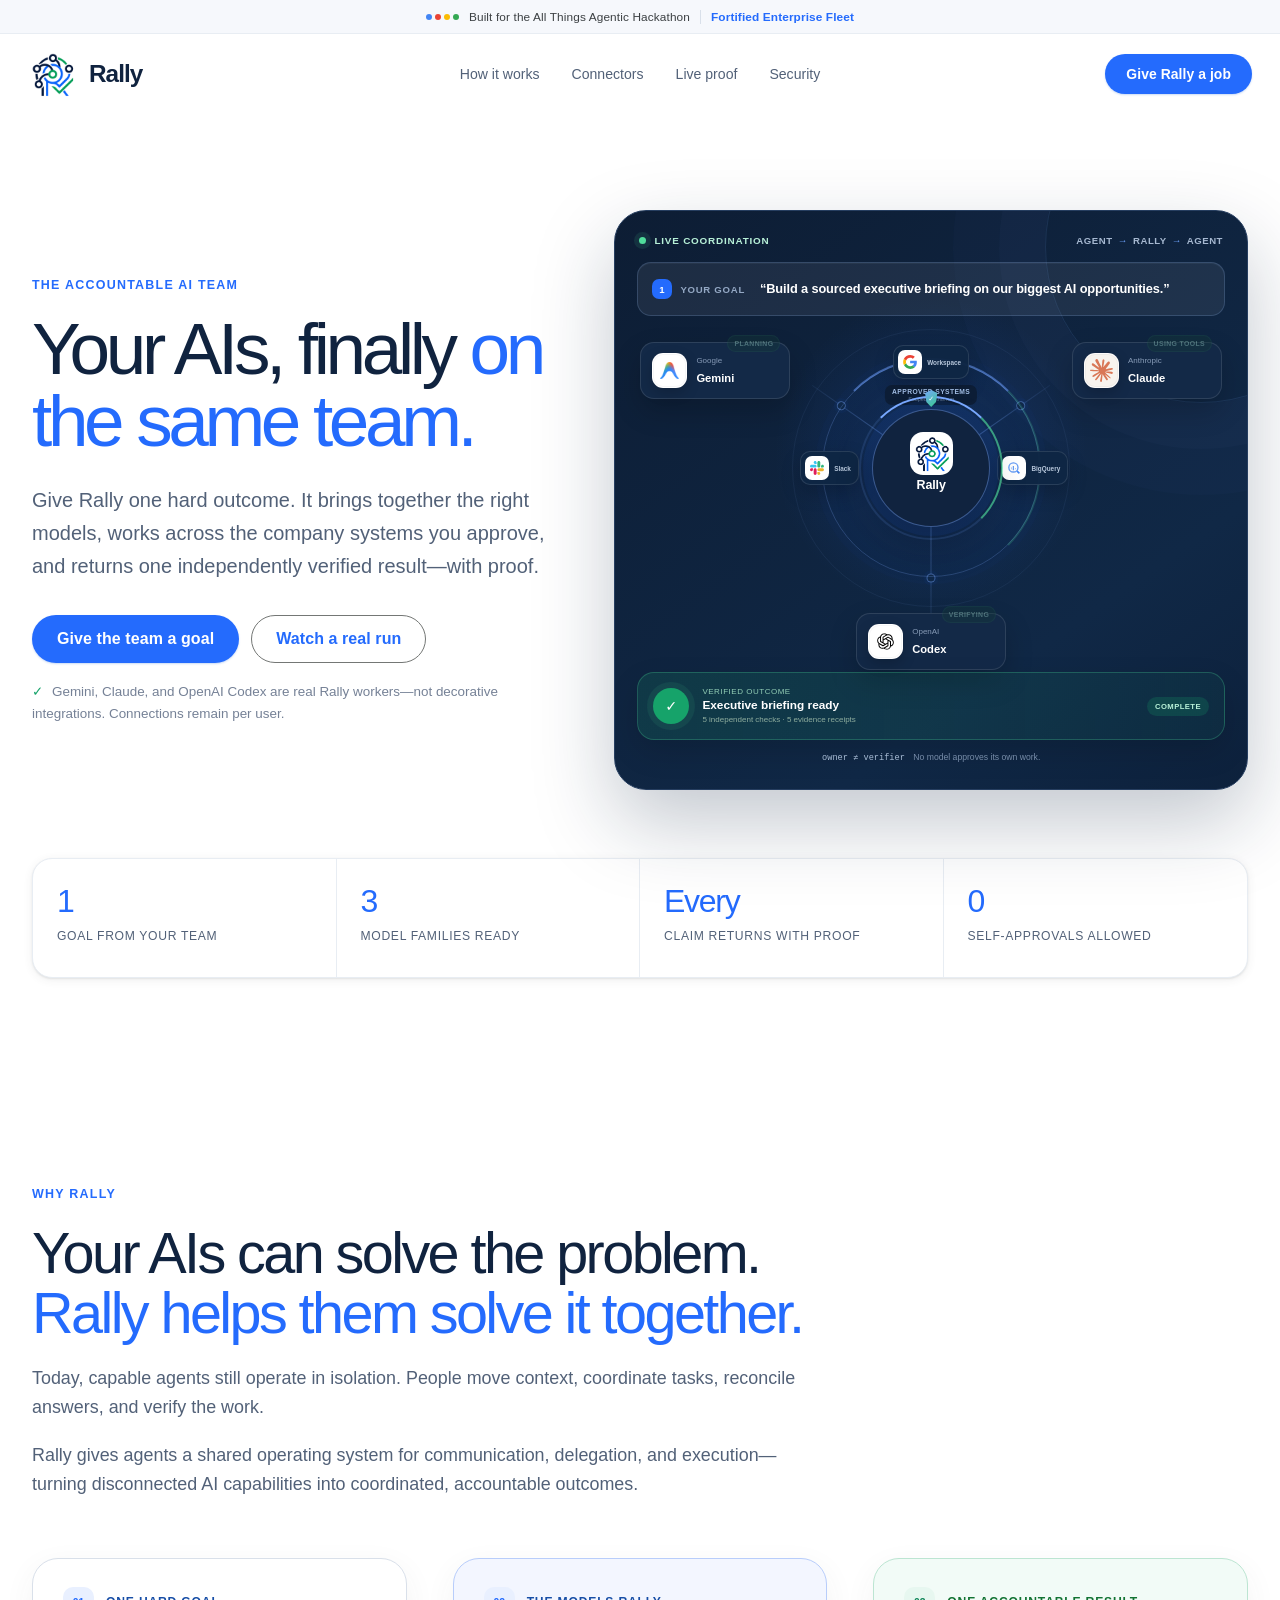
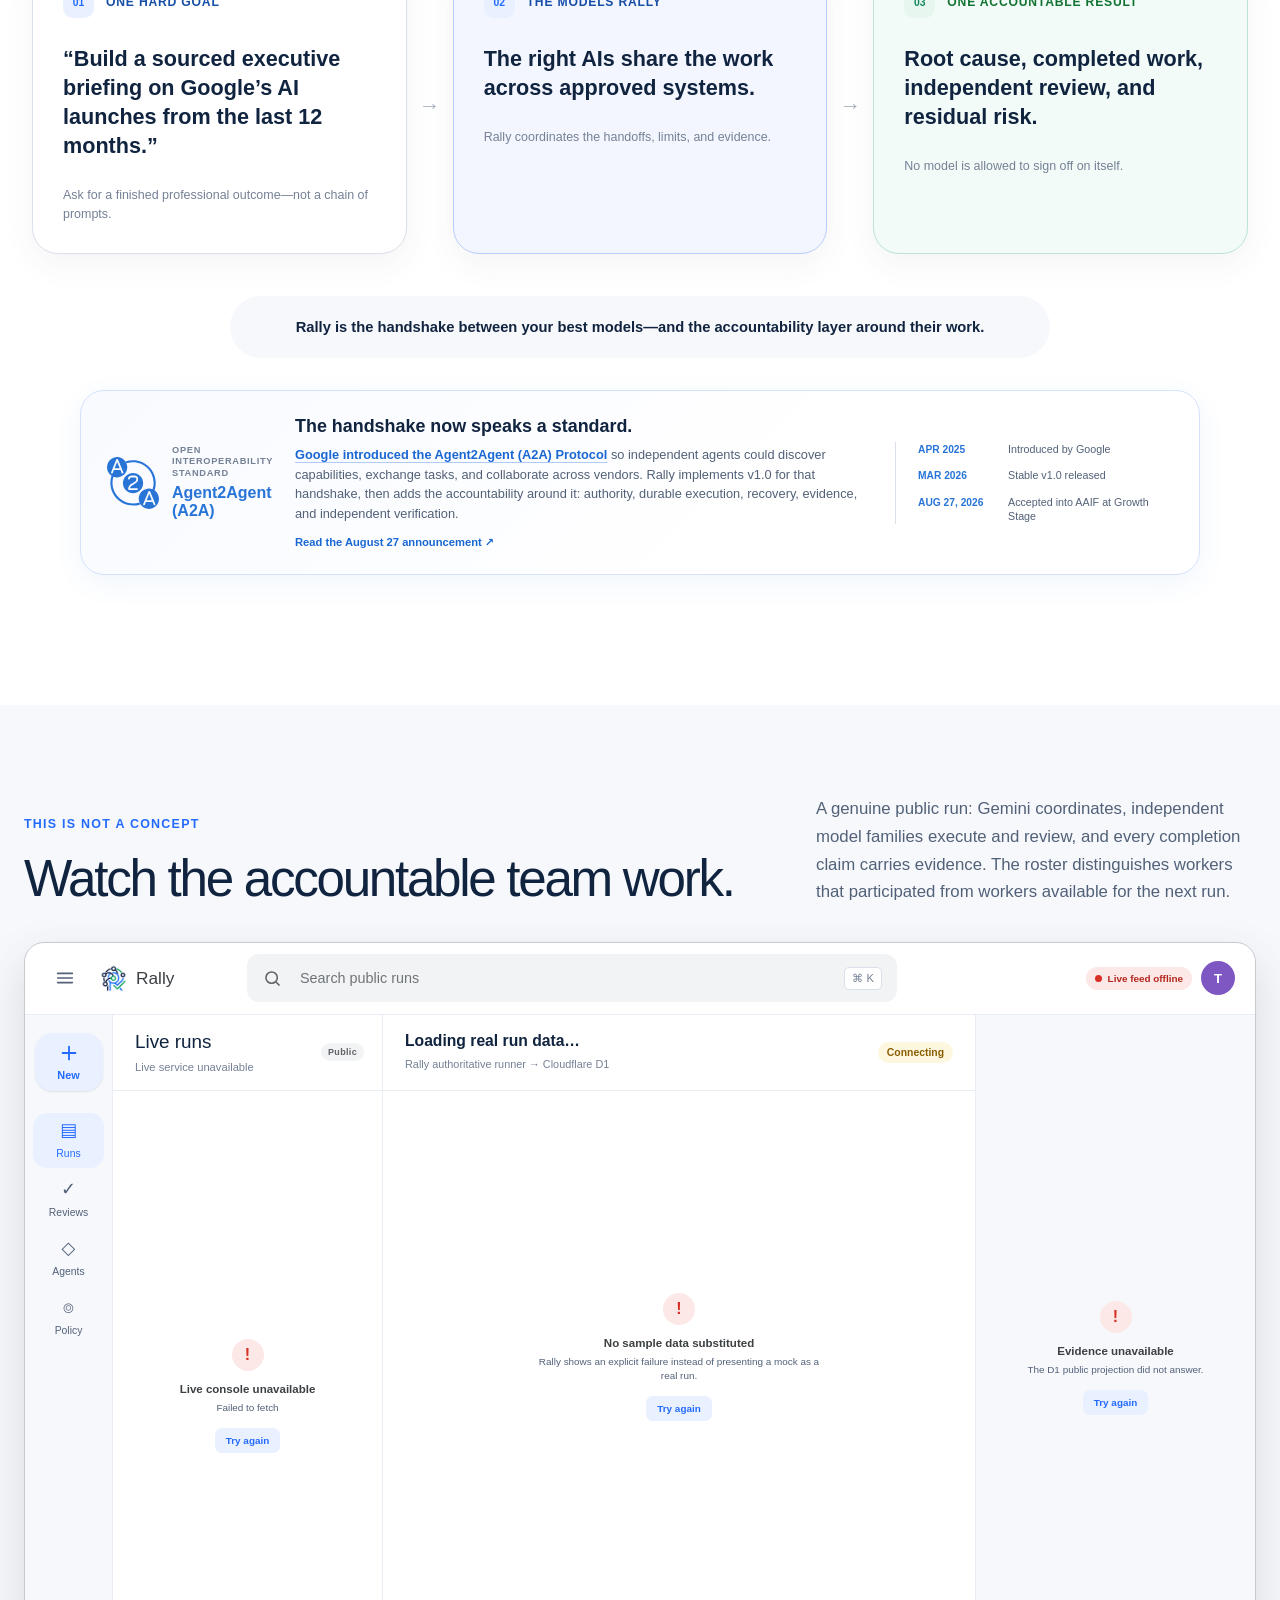
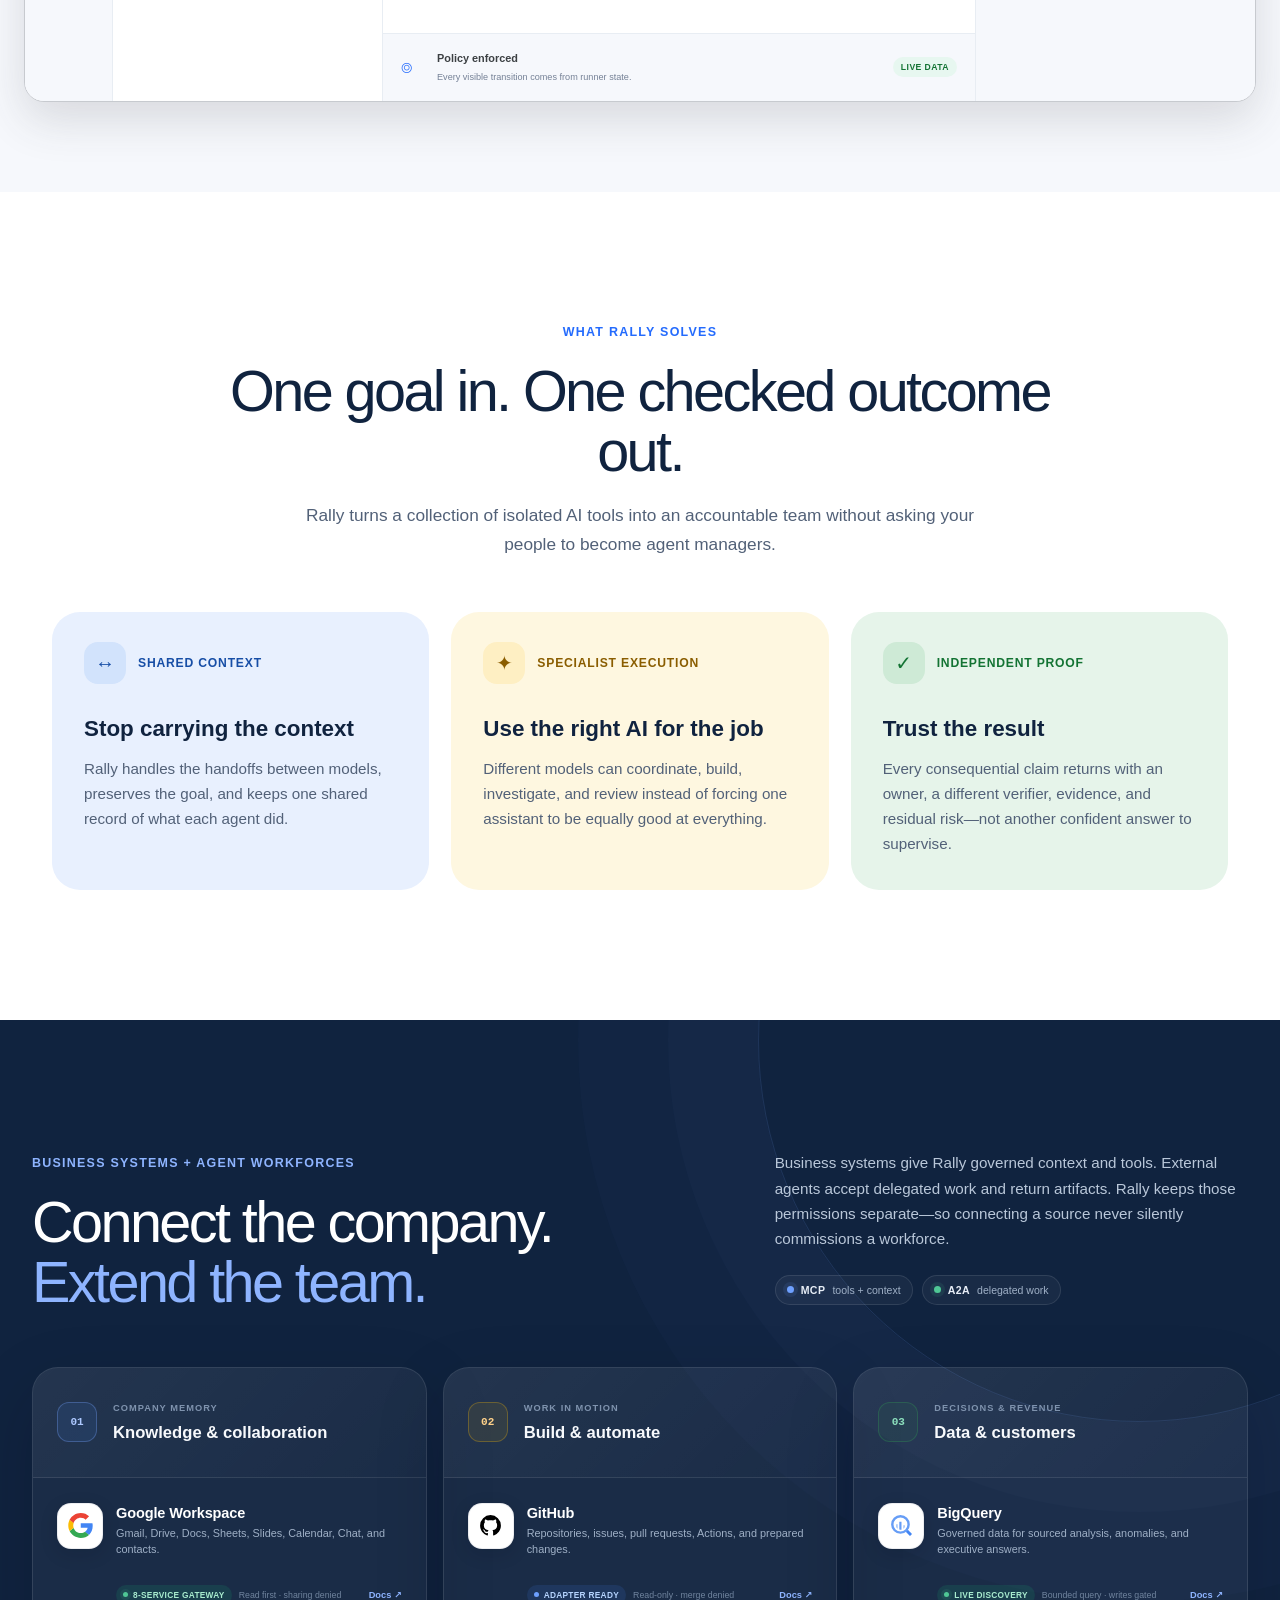
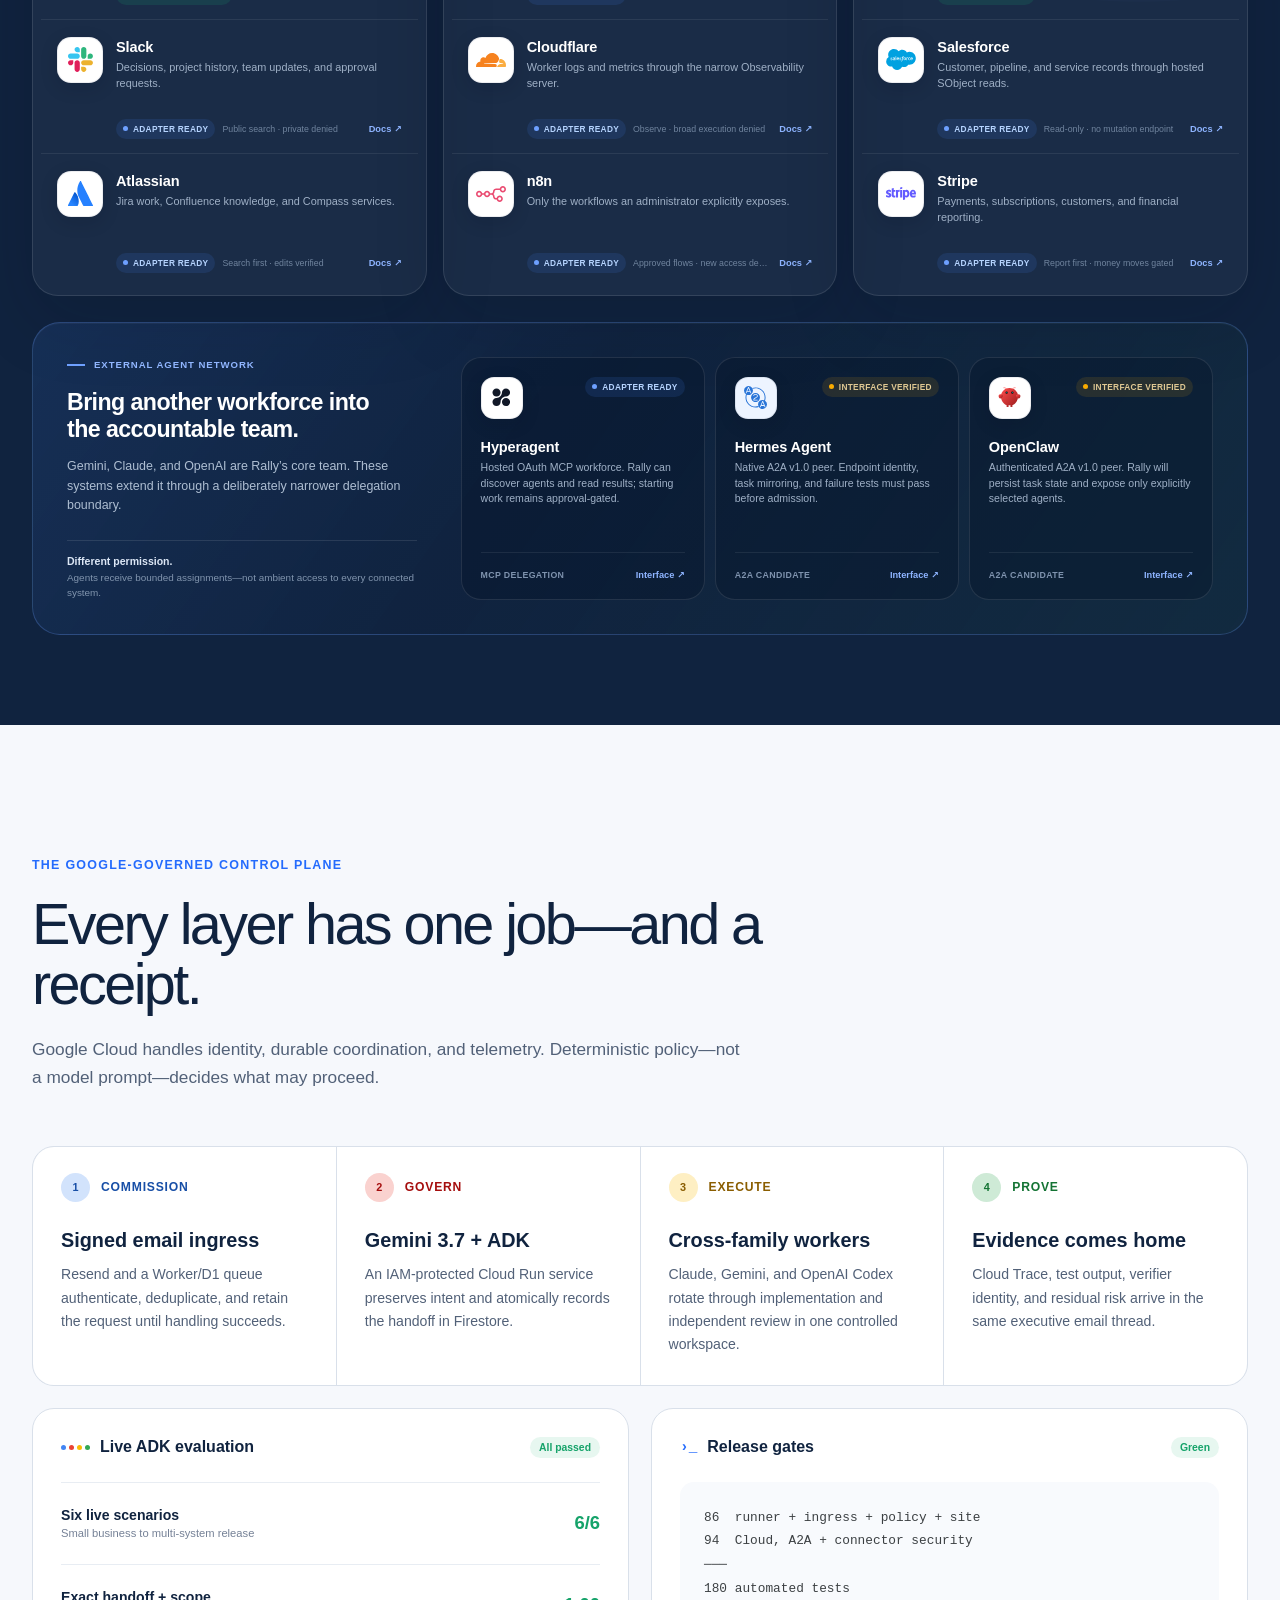
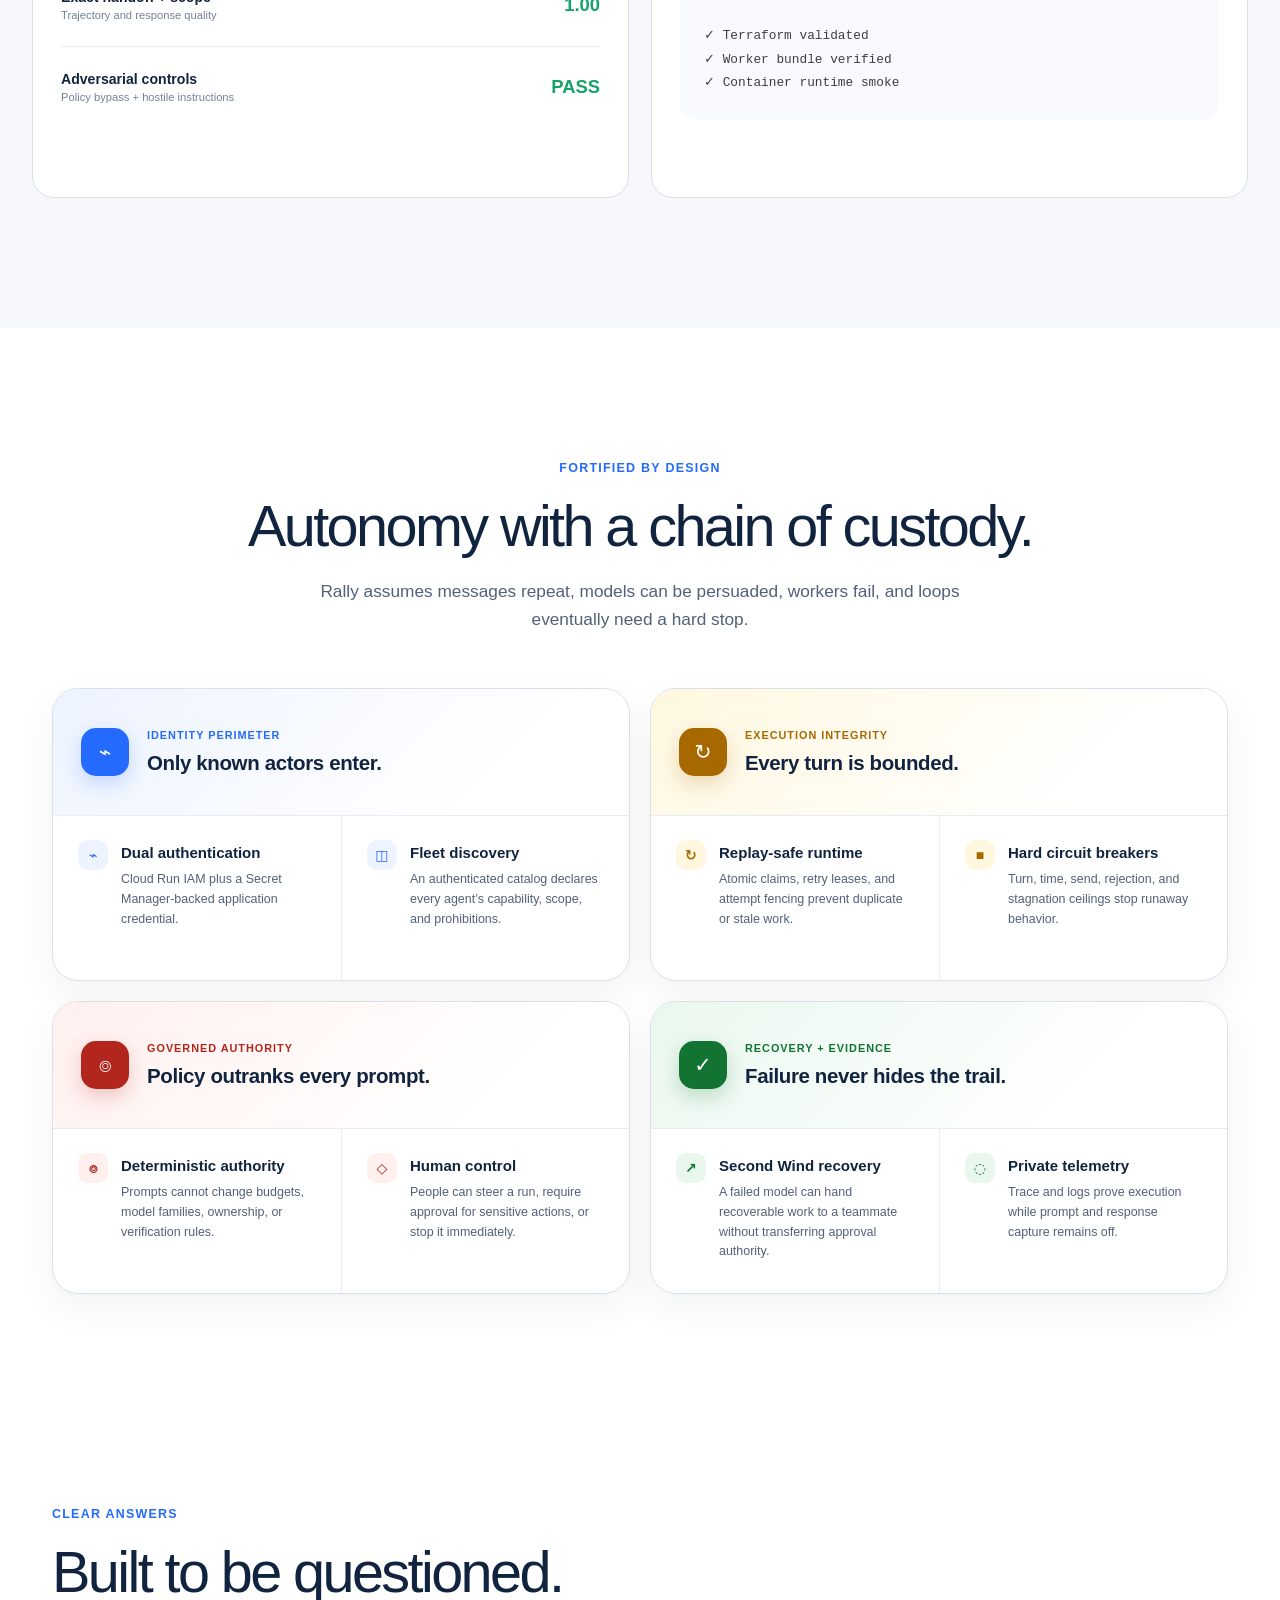
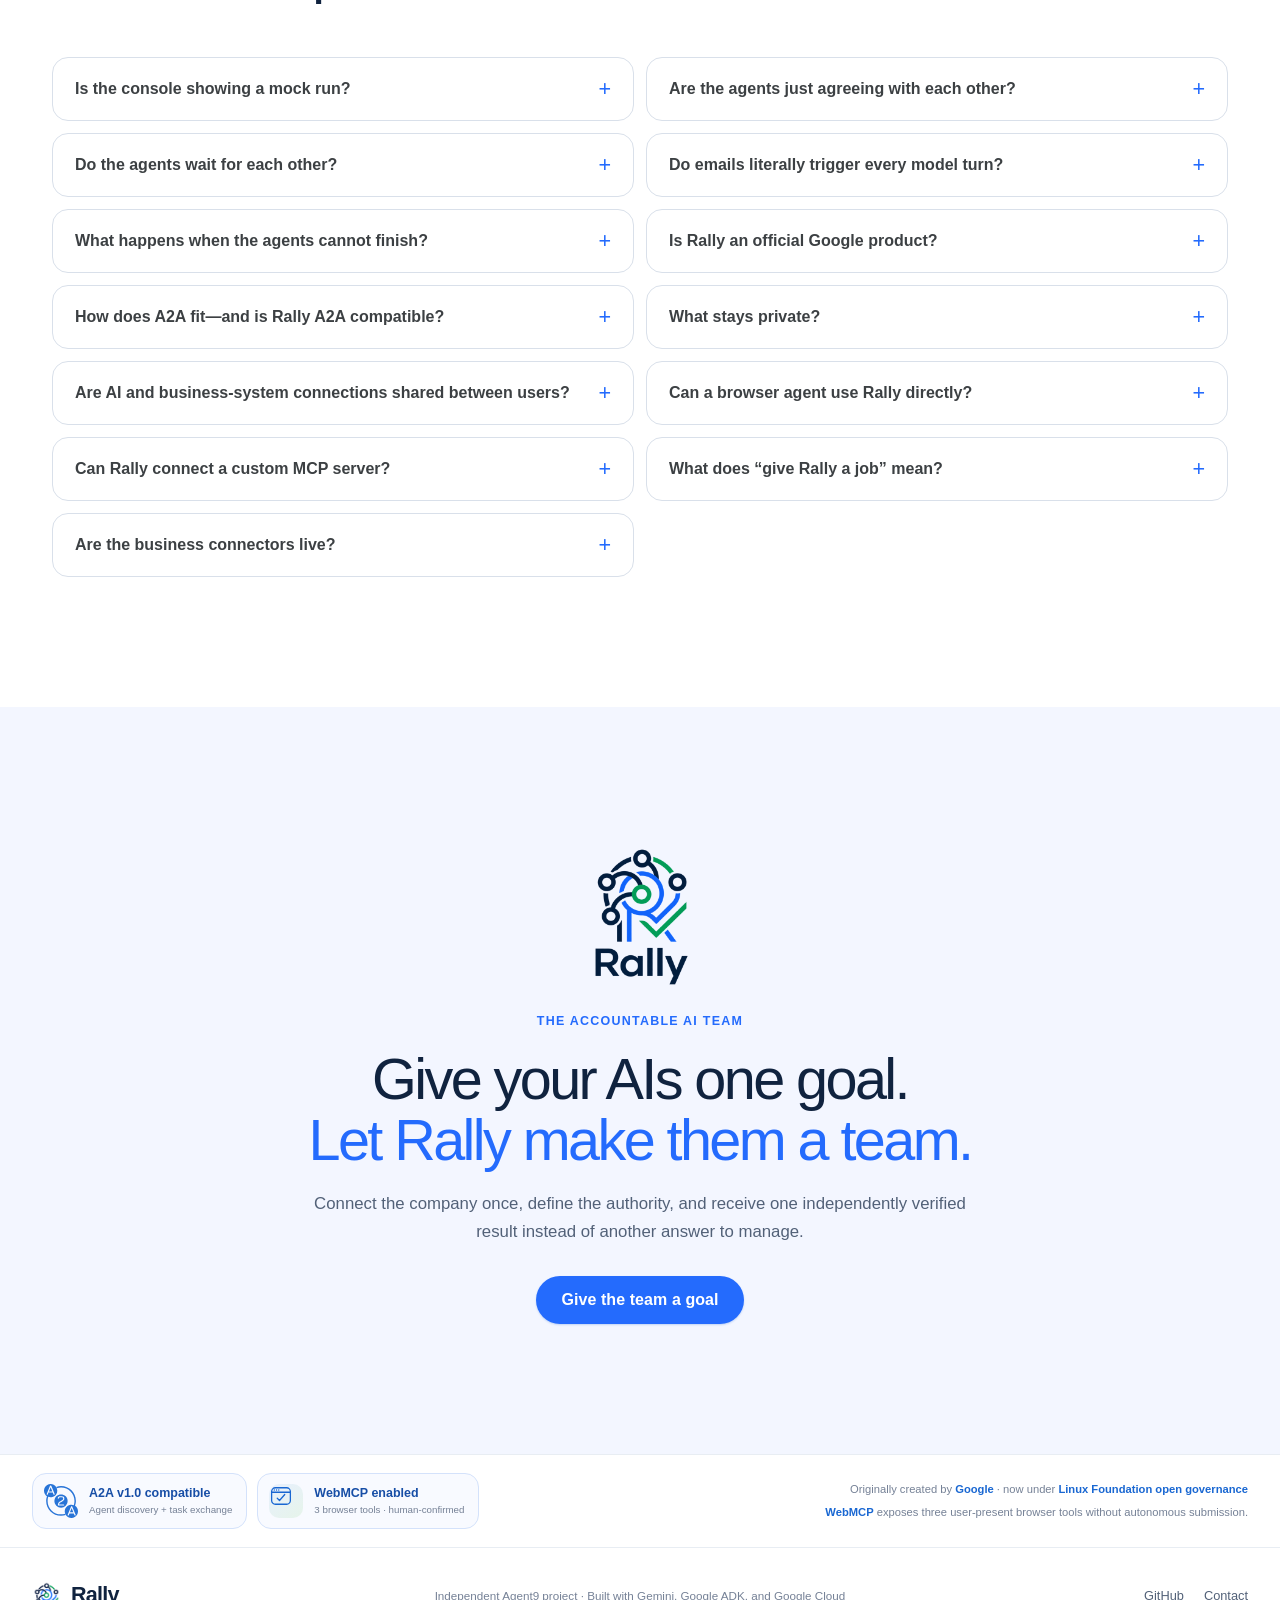
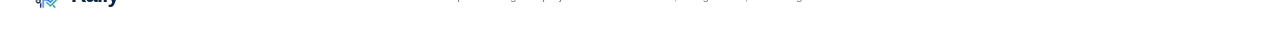
==== site/index.html @ 1d6414fc "Restructure Rally security controls" ====
<!doctype html>
<html lang="en">
  <head>
    <meta charset="utf-8">
    <meta name="viewport" content="width=device-width, initial-scale=1">
    <title>Rally — Your AIs, finally on the same team</title>
    <meta name="description" content="Give Rally one hard outcome. Your best AI models work together across approved company tools and return one independently verified result.">
    <meta property="og:title" content="Rally — Your AIs, finally on the same team.">
    <meta property="og:description" content="The accountable AI team: one goal, the right models, approved tools, and an independently verified result.">
    <meta property="og:type" content="website">
    <meta property="og:url" content="https://rally.agent9.dev/">
    <meta property="og:image" content="https://rally.agent9.dev/og-card.png">
    <meta property="og:image:width" content="1200">
    <meta property="og:image:height" content="630">
    <meta property="og:image:alt" content="Rally: your AIs, finally on the same team.">
    <meta name="twitter:card" content="summary_large_image">
    <meta name="theme-color" content="#ffffff">
    <meta name="rally-console-api" content="https://rally.agent9.dev/v1/console">
    <link rel="canonical" href="https://rally.agent9.dev/">
    <link rel="icon" href="rally-symbol.png" type="image/png">
    <link rel="stylesheet" href="styles.css?v=20260830p">
  </head>
  <body>
    <a class="skip-link" href="#main">Skip to content</a>

    <div class="event-bar">
      <span class="google-dots" aria-hidden="true"><i></i><i></i><i></i><i></i></span>
      <span>Built for the All Things Agentic Hackathon</span>
      <span class="event-separator" aria-hidden="true"></span>
      <strong>Fortified Enterprise Fleet</strong>
    </div>

    <header class="site-header" data-header>
      <a class="brand" href="#top" aria-label="Rally home">
        <img class="brand-mark" src="rally-symbol.png" alt="">
        <span class="brand-name">Rally</span>
      </a>
      <nav class="nav-links" aria-label="Primary navigation">
        <a href="#how">How it works</a>
        <a href="#connectors">Connectors</a>
        <a href="#demo">Live proof</a>
        <a href="#trust">Security</a>
      </nav>
      <div class="header-actions">
        <button class="button button-primary button-small" type="button" data-open-setup>Give Rally a job</button>
      </div>
    </header>

    <main id="main">
      <section class="hero" id="top">
        <div class="hero-grid">
          <div class="hero-copy">
            <p class="eyebrow">The accountable AI team</p>
            <h1>Your AIs, finally <span>on the same team.</span></h1>
            <p class="hero-lede">Give Rally one hard outcome. It brings together the right models, works across the company systems you approve, and returns one independently verified result—with proof.</p>
          </div>

          <aside class="mission-visual" aria-label="Rally turns one company goal into a verified outcome">
            <div class="mission-topbar">
              <span><i></i> Live coordination</span>
              <b class="relay-label">Agent <i>→</i> Rally <i>→</i> Agent</b>
            </div>

            <div class="mission-goal">
              <span class="mission-step-label"><b>1</b> Your goal</span>
              <p>“Build a sourced executive briefing on our biggest AI opportunities.”</p>
              <small>Rally decomposes the outcome and assigns the right work.</small>
            </div>

            <div class="mission-network" aria-label="One governed handoff moves sequentially from Google Gemini through Rally to Anthropic Claude, then through Rally to OpenAI Codex for independent verification. Approved company systems remain inside Rally's authority boundary.">
              <span class="network-line line-gemini" aria-hidden="true"><i></i></span>
              <span class="network-line line-claude" aria-hidden="true"><i></i></span>
              <span class="network-line line-openai" aria-hidden="true"><i></i></span>

              <div class="model-node gemini-node" data-layer="agent-workforce">
                <span class="model-avatar" aria-hidden="true"><img src="brandmarks/antigravity.png" alt=""></span>
                <p><small>Google</small><strong>Gemini</strong></p>
                <i class="node-state">Planning</i>
              </div>
              <div class="model-node claude-node" data-layer="agent-workforce">
                <span class="model-avatar" aria-hidden="true"><img src="brandmarks/claude.svg" alt=""></span>
                <p><small>Anthropic</small><strong>Claude</strong></p>
                <i class="node-state">Using tools</i>
              </div>
              <div class="model-node openai-node" data-layer="agent-workforce">
                <span class="model-avatar" aria-hidden="true"><img src="brandmarks/openai.svg" alt=""></span>
                <p><small>OpenAI</small><strong>Codex</strong></p>
                <i class="node-state">Verifying</i>
              </div>

              <div class="access-ring" data-layer="approved-systems" aria-label="Approved systems scoped to this run: Google Workspace, BigQuery, and Slack">
                <span class="access-ring-label"><b>Approved systems</b><small>Scoped for this run</small></span>
                <span class="orbit-asset workspace-orbit"><i><img src="brandmarks/google.svg" alt=""></i><b>Workspace</b></span>
                <span class="orbit-asset bigquery-orbit"><i><img src="brandmarks/bigquery.svg" alt=""></i><b>BigQuery</b></span>
                <span class="orbit-asset slack-orbit"><i><img src="brandmarks/slack.svg" alt=""></i><b>Slack</b></span>
              </div>

              <div class="rally-core">
                <span class="core-orbit" aria-hidden="true"></span>
                <span class="governance-marker" aria-hidden="true"></span>
                <img src="rally-symbol.png" alt="">
                <strong>Rally</strong>
                <small class="sr-only">Rally governs, records, and routes every agent handoff.</small>
                <span class="core-state" aria-hidden="true"><small class="core-state-default">governs handoffs</small><small class="core-state-accepted">handoff accepted</small><small class="core-state-routing">routing next turn</small></span>
              </div>
            </div>

            <div class="mission-outcome">
              <span class="outcome-check" aria-hidden="true">✓</span>
              <div><small>Verified outcome</small><strong>Executive briefing ready</strong><p>5 independent checks · 5 evidence receipts</p></div>
              <b class="outcome-status">Complete</b>
            </div>
            <p class="mission-rule"><span>owner ≠ verifier</span> No model approves its own work.</p>
          </aside>

          <div class="hero-conversion">
            <div class="hero-actions">
              <button class="button button-primary" type="button" data-open-setup>Give the team a goal</button>
              <a class="button button-outline" href="#demo">Watch a real run</a>
            </div>
            <p class="hero-note"><span aria-hidden="true">✓</span> Gemini, Claude, and OpenAI Codex are real Rally workers—not decorative integrations. Connections remain per user.</p>
          </div>
        </div>

        <div class="hero-proof" aria-label="Rally verification results">
          <div><strong>1</strong><span>goal from your team</span></div>
          <div><strong>3</strong><span>model families ready</span></div>
          <div><strong>Every</strong><span>claim returns with proof</span></div>
          <div><strong>0</strong><span>self-approvals allowed</span></div>
        </div>
      </section>

      <section class="story-section" id="how" aria-labelledby="story-title">
        <div class="story-heading">
          <p class="eyebrow">Why Rally</p>
          <h2 id="story-title">Your AIs can solve the problem.<br><span>Rally helps them solve it together.</span></h2>
          <p>Today, capable agents still operate in isolation. People move context, coordinate tasks, reconcile answers, and verify the work.</p>
          <p>Rally gives agents a shared operating system for communication, delegation, and execution—turning disconnected AI capabilities into coordinated, accountable outcomes.</p>
        </div>
        <div class="story-flow" aria-label="How Rally turns one goal into a verified outcome">
          <article>
            <div class="story-kicker"><span class="story-step">01</span><p class="label">One hard goal</p></div>
            <h3>“Build a sourced executive briefing on Google’s AI launches from the last 12 months.”</h3>
            <small>Ask for a finished professional outcome—not a chain of prompts.</small>
          </article>
          <span class="story-arrow" aria-hidden="true">→</span>
          <article class="rally-step">
            <div class="story-kicker"><span class="story-step">02</span><p class="label">The models rally</p></div>
            <h3>The right AIs share the work across approved systems.</h3>
            <small>Rally coordinates the handoffs, limits, and evidence.</small>
          </article>
          <span class="story-arrow" aria-hidden="true">→</span>
          <article class="verified-step">
            <div class="story-kicker"><span class="story-step">03</span><p class="label">One accountable result</p></div>
            <h3>Root cause, completed work, independent review, and residual risk.</h3>
            <small>No model is allowed to sign off on itself.</small>
          </article>
        </div>
        <p class="story-thesis"><b>Rally is the handshake between your best models—and the accountability layer around their work.</b></p>
        <aside class="a2a-proof" aria-labelledby="a2a-title">
          <a class="a2a-brand" href="https://a2a-protocol.org/latest/" aria-label="Visit the official Agent2Agent Protocol site">
            <img src="a2a-icon.svg" alt="">
            <span><small>Open interoperability standard</small><b>Agent2Agent (A2A)</b></span>
          </a>
          <div class="a2a-copy">
            <h3 id="a2a-title">The handshake now speaks a standard.</h3>
            <p><a href="https://developers.googleblog.com/en/a2a-a-new-era-of-agent-interoperability/">Google introduced the Agent2Agent (A2A) Protocol</a> so independent agents could discover capabilities, exchange tasks, and collaborate across vendors. Rally implements v1.0 for that handshake, then adds the accountability around it: authority, durable execution, recovery, evidence, and independent verification.</p>
            <a class="a2a-source" href="https://a2a-protocol.org/latest/blog/2026/08/27/a-new-chapter-for-a2a-joining-the-agentic-ai-foundation/">Read the August 27 announcement <span aria-hidden="true">↗</span></a>
          </div>
          <ol class="a2a-timeline" aria-label="A2A protocol history">
            <li><time datetime="2025-04-09">Apr 2025</time><span>Introduced by Google</span></li>
            <li><time datetime="2026-03-12">Mar 2026</time><span>Stable v1.0 released</span></li>
            <li><time datetime="2026-08-27">Aug 27, 2026</time><span>Accepted into AAIF at Growth Stage</span></li>
          </ol>
        </aside>
      </section>

      <section class="workspace-section" id="demo" aria-labelledby="workspace-title">
        <div class="workspace-heading">
          <div>
            <p class="eyebrow">This is not a concept</p>
            <h2 id="workspace-title">Watch the accountable team work.</h2>
          </div>
          <p>A genuine public run: Gemini coordinates, independent model families execute and review, and every completion claim carries evidence. The roster distinguishes workers that participated from workers available for the next run.</p>
        </div>

        <div class="app-window">
          <div class="app-topbar">
            <button class="icon-button" type="button" aria-label="Open navigation">
              <svg viewBox="0 0 24 24" aria-hidden="true"><path d="M4 7h16M4 12h16M4 17h16"/></svg>
            </button>
            <div class="app-brand"><img class="brand-mark mini" src="rally-symbol.png" alt=""><b>Rally</b></div>
            <div class="search-box" role="search">
              <svg viewBox="0 0 24 24" aria-hidden="true"><circle cx="11" cy="11" r="6.5"/><path d="m16 16 4 4"/></svg>
              <label class="sr-only" for="run-search">Search public runs</label>
              <input id="run-search" type="search" placeholder="Search public runs" autocomplete="off" data-run-search>
              <kbd>⌘ K</kbd>
            </div>
            <div class="app-actions" aria-label="Workspace tools">
              <span class="console-live" data-console-live><i></i><span>Connecting</span></span>
              <span class="app-avatar" aria-label="Operator T">T</span>
            </div>
          </div>

          <div class="app-body">
            <aside class="app-rail" aria-label="Rally workspace navigation">
              <button class="compose-button" type="button" data-open-setup>
                <svg viewBox="0 0 24 24" aria-hidden="true"><path d="M12 5v14M5 12h14"/></svg>
                <span>New</span>
              </button>
              <nav>
                <a class="active" href="#demo"><span class="rail-icon">▤</span><span>Runs</span></a>
                <a href="#proof"><span class="rail-icon">✓</span><span>Reviews</span></a>
                <a href="#how"><span class="rail-icon">◇</span><span>Agents</span></a>
                <a href="#trust"><span class="rail-icon">⌾</span><span>Policy</span></a>
              </nav>
            </aside>

            <div class="run-list" aria-label="Public Rally runs">
              <div class="pane-heading">
                <div><h3>Live runs</h3><span data-console-updated>Connecting to D1…</span></div>
                <span class="source-badge">Public</span>
              </div>
              <div class="run-results" data-run-list aria-live="polite">
                <div class="console-loading"><i></i><b>Loading authoritative runs</b><span>Reading the public D1 projection.</span></div>
              </div>
            </div>

            <article class="thread-pane" aria-label="Selected Rally run" aria-busy="true" data-thread-pane>
              <header class="thread-header" data-thread-header>
                <div><span class="back-mobile" aria-hidden="true">‹</span><div><h3>Loading real run data…</h3><p>Rally authoritative runner → Cloudflare D1</p></div></div>
                <span class="status-chip review">Connecting</span>
              </header>

              <div class="thread-stream" data-thread-stream aria-live="polite">
                <div class="console-loading large"><i></i><b>Loading the execution timeline</b><span>No sample data is shown while the live service is unavailable.</span></div>
              </div>

              <footer class="thread-footer"><span class="policy-icon">⌾</span><p><b>Policy enforced</b><span>Every visible transition comes from runner state.</span></p><span class="live-provenance">LIVE DATA</span></footer>
            </article>

            <aside class="detail-pane" aria-label="Run summary" data-detail-pane>
              <div class="console-loading large"><i></i><b>Loading evidence</b><span>Checklist ownership and verification will appear here.</span></div>
            </aside>
          </div>
        </div>
      </section>

      <section class="section" id="outcomes">
        <div class="section-heading centered"><p class="eyebrow">What Rally solves</p><h2>One goal in. One checked outcome out.</h2><p>Rally turns a collection of isolated AI tools into an accountable team without asking your people to become agent managers.</p></div>
        <div class="feature-grid">
          <article class="feature-card blue-card"><div class="feature-kicker"><span class="feature-icon">↔</span><p class="feature-label">Shared context</p></div><h3>Stop carrying the context</h3><p>Rally handles the handoffs between models, preserves the goal, and keeps one shared record of what each agent did.</p></article>
          <article class="feature-card yellow-card"><div class="feature-kicker"><span class="feature-icon">✦</span><p class="feature-label">Specialist execution</p></div><h3>Use the right AI for the job</h3><p>Different models can coordinate, build, investigate, and review instead of forcing one assistant to be equally good at everything.</p></article>
          <article class="feature-card green-card"><div class="feature-kicker"><span class="feature-icon">✓</span><p class="feature-label">Independent proof</p></div><h3>Trust the result</h3><p>Every consequential claim returns with an owner, a different verifier, evidence, and residual risk—not another confident answer to supervise.</p></article>
        </div>
      </section>

      <section class="section connector-section" id="connectors">
        <div class="section-heading connector-heading">
          <div><p class="eyebrow">Business systems + agent workforces</p><h2>Connect the company.<br><span>Extend the team.</span></h2></div>
          <div class="connector-heading-copy"><p>Business systems give Rally governed context and tools. External agents accept delegated work and return artifacts. Rally keeps those permissions separate—so connecting a source never silently commissions a workforce.</p><div class="protocol-key" aria-label="Connector types"><span><i class="protocol-dot mcp-dot"></i><b>MCP</b> tools + context</span><span><i class="protocol-dot a2a-dot"></i><b>A2A</b> delegated work</span></div></div>
        </div>

        <div class="connector-families">
          <section class="connector-family knowledge-family" aria-labelledby="knowledge-title">
            <header><span class="family-number">01</span><div><p>Company memory</p><h3 id="knowledge-title">Knowledge &amp; collaboration</h3></div></header>
            <div class="connector-list">
              <article class="connector-entry" data-connector="Google Workspace">
                <div class="connector-brand"><span class="brand-plate"><img src="brandmarks/google.svg" alt=""></span><div><h4>Google Workspace</h4><p>Gmail, Drive, Docs, Sheets, Slides, Calendar, Chat, and contacts.</p></div></div>
                <div class="connector-meta"><span class="readiness live-ready">8-service gateway</span><span class="guardrail">Read first · sharing denied</span><a href="https://developers.google.com/workspace/guides/configure-mcp-servers" aria-label="Google Workspace official connector documentation">Docs ↗</a></div>
              </article>
              <article class="connector-entry" data-connector="Slack">
                <div class="connector-brand"><span class="brand-plate"><img src="brandmarks/slack.svg" alt=""></span><div><h4>Slack</h4><p>Decisions, project history, team updates, and approval requests.</p></div></div>
                <div class="connector-meta"><span class="readiness">Adapter ready</span><span class="guardrail">Public search · private denied</span><a href="https://docs.slack.dev/ai/slack-mcp-server/" aria-label="Slack official connector documentation">Docs ↗</a></div>
              </article>
              <article class="connector-entry" data-connector="Atlassian">
                <div class="connector-brand"><span class="brand-plate"><img src="brandmarks/atlassian.svg" alt=""></span><div><h4>Atlassian</h4><p>Jira work, Confluence knowledge, and Compass services.</p></div></div>
                <div class="connector-meta"><span class="readiness">Adapter ready</span><span class="guardrail">Search first · edits verified</span><a href="https://www.atlassian.com/platform/rovo-mcp" aria-label="Atlassian official connector documentation">Docs ↗</a></div>
              </article>
            </div>
          </section>

          <section class="connector-family operations-family" aria-labelledby="operations-title">
            <header><span class="family-number">02</span><div><p>Work in motion</p><h3 id="operations-title">Build &amp; automate</h3></div></header>
            <div class="connector-list">
              <article class="connector-entry" data-connector="GitHub">
                <div class="connector-brand"><span class="brand-plate"><img src="brandmarks/github.svg" alt=""></span><div><h4>GitHub</h4><p>Repositories, issues, pull requests, Actions, and prepared changes.</p></div></div>
                <div class="connector-meta"><span class="readiness">Adapter ready</span><span class="guardrail">Read-only · merge denied</span><a href="https://github.com/github/github-mcp-server" aria-label="GitHub official connector documentation">Docs ↗</a></div>
              </article>
              <article class="connector-entry" data-connector="Cloudflare">
                <div class="connector-brand"><span class="brand-plate wide-mark"><img src="brandmarks/cloudflare.svg" alt=""></span><div><h4>Cloudflare</h4><p>Worker logs and metrics through the narrow Observability server.</p></div></div>
                <div class="connector-meta"><span class="readiness">Adapter ready</span><span class="guardrail">Observe · broad execution denied</span><a href="https://developers.cloudflare.com/agents/model-context-protocol/cloudflare/servers-for-cloudflare/" aria-label="Cloudflare official connector documentation">Docs ↗</a></div>
              </article>
              <article class="connector-entry" data-connector="n8n">
                <div class="connector-brand"><span class="brand-plate wide-mark"><img src="brandmarks/n8n.svg" alt=""></span><div><h4>n8n</h4><p>Only the workflows an administrator explicitly exposes.</p></div></div>
                <div class="connector-meta"><span class="readiness">Adapter ready</span><span class="guardrail">Approved flows · new access denied</span><a href="https://docs.n8n.io/connect/connect-to-n8n-mcp-server/" aria-label="n8n official connector documentation">Docs ↗</a></div>
              </article>
            </div>
          </section>

          <section class="connector-family intelligence-family" aria-labelledby="intelligence-title">
            <header><span class="family-number">03</span><div><p>Decisions &amp; revenue</p><h3 id="intelligence-title">Data &amp; customers</h3></div></header>
            <div class="connector-list">
              <article class="connector-entry" data-connector="BigQuery">
                <div class="connector-brand"><span class="brand-plate"><img src="brandmarks/bigquery.svg" alt=""></span><div><h4>BigQuery</h4><p>Governed data for sourced analysis, anomalies, and executive answers.</p></div></div>
                <div class="connector-meta"><span class="readiness live-ready">Live discovery</span><span class="guardrail">Bounded query · writes gated</span><a href="https://docs.cloud.google.com/bigquery/docs/use-bigquery-mcp" aria-label="BigQuery official connector documentation">Docs ↗</a></div>
              </article>
              <article class="connector-entry" data-connector="Salesforce">
                <div class="connector-brand"><span class="brand-plate wide-mark"><img src="brandmarks/salesforce.svg" alt=""></span><div><h4>Salesforce</h4><p>Customer, pipeline, and service records through hosted SObject reads.</p></div></div>
                <div class="connector-meta"><span class="readiness">Adapter ready</span><span class="guardrail">Read-only · no mutation endpoint</span><a href="https://developer.salesforce.com/docs/platform/hosted-mcp-servers/references/reference/sobject-reads.html" aria-label="Salesforce official connector documentation">Docs ↗</a></div>
              </article>
              <article class="connector-entry" data-connector="Stripe">
                <div class="connector-brand"><span class="brand-plate wide-mark"><img src="brandmarks/stripe.svg" alt=""></span><div><h4>Stripe</h4><p>Payments, subscriptions, customers, and financial reporting.</p></div></div>
                <div class="connector-meta"><span class="readiness">Adapter ready</span><span class="guardrail">Report first · money moves gated</span><a href="https://docs.stripe.com/mcp" aria-label="Stripe official connector documentation">Docs ↗</a></div>
              </article>
            </div>
          </section>
        </div>

        <section class="agent-network" aria-labelledby="agent-network-title">
          <div class="agent-network-intro"><p class="network-eyebrow"><span></span>External agent network</p><h3 id="agent-network-title">Bring another workforce into the accountable team.</h3><p>Gemini, Claude, and OpenAI are Rally’s core team. These systems extend it through a deliberately narrower delegation boundary.</p><div class="network-rule"><b>Different permission.</b><span>Agents receive bounded assignments—not ambient access to every connected system.</span></div></div>
          <div class="agent-network-list">
            <article class="agent-connection" data-agent-connection="Hyperagent">
              <div class="agent-connection-top"><span class="brand-plate"><img src="brandmarks/hyperagent.svg" alt=""></span><span class="readiness">Adapter ready</span></div><h4>Hyperagent</h4><p>Hosted OAuth MCP workforce. Rally can discover agents and read results; starting work remains approval-gated.</p><div class="agent-protocol"><span>MCP delegation</span><a href="https://www.hyperagent.com/docs/concepts/agents/invocations/mcp-server/" aria-label="Hyperagent official connector documentation">Interface ↗</a></div>
            </article>
            <article class="agent-connection" data-agent-connection="Hermes Agent">
              <div class="agent-connection-top"><span class="brand-plate protocol-plate"><img src="a2a-icon.svg" alt=""></span><span class="readiness candidate-ready">Interface verified</span></div><h4>Hermes Agent</h4><p>Native A2A v1.0 peer. Endpoint identity, task mirroring, and failure tests must pass before admission.</p><div class="agent-protocol"><span>A2A candidate</span><a href="https://hermes-agent.nousresearch.com/docs/user-guide/messaging/a2a" aria-label="Hermes Agent A2A documentation">Interface ↗</a></div>
            </article>
            <article class="agent-connection" data-agent-connection="OpenClaw">
              <div class="agent-connection-top"><span class="brand-plate"><img src="brandmarks/openclaw.svg" alt=""></span><span class="readiness candidate-ready">Interface verified</span></div><h4>OpenClaw</h4><p>Authenticated A2A v1.0 peer. Rally will persist task state and expose only explicitly selected agents.</p><div class="agent-protocol"><span>A2A candidate</span><a href="https://docs.openclaw.ai/channels/a2a" aria-label="OpenClaw A2A documentation">Interface ↗</a></div>
            </article>
          </div>
        </section>

      </section>

      <section class="section architecture-section" id="proof">
        <div class="section-heading"><p class="eyebrow">The Google-governed control plane</p><h2>Every layer has one job—and a receipt.</h2><p>Google Cloud handles identity, durable coordination, and telemetry. Deterministic policy—not a model prompt—decides what may proceed.</p></div>
        <div class="flow-grid">
          <article><div class="flow-kicker"><span class="flow-number blue">1</span><p class="label">Commission</p></div><h3>Signed email ingress</h3><p>Resend and a Worker/D1 queue authenticate, deduplicate, and retain the request until handling succeeds.</p></article>
          <article><div class="flow-kicker"><span class="flow-number red">2</span><p class="label">Govern</p></div><h3>Gemini 3.7 + ADK</h3><p>An IAM-protected Cloud Run service preserves intent and atomically records the handoff in Firestore.</p></article>
          <article><div class="flow-kicker"><span class="flow-number yellow">3</span><p class="label">Execute</p></div><h3>Cross-family workers</h3><p>Claude, Gemini, and OpenAI Codex rotate through implementation and independent review in one controlled workspace.</p></article>
          <article><div class="flow-kicker"><span class="flow-number green">4</span><p class="label">Prove</p></div><h3>Evidence comes home</h3><p>Cloud Trace, test output, verifier identity, and residual risk arrive in the same executive email thread.</p></article>
        </div>
        <div class="proof-grid">
          <article class="eval-card">
            <div class="card-header"><div><span class="google-dots small" aria-hidden="true"><i></i><i></i><i></i><i></i></span><b>Live ADK evaluation</b></div><span class="status-chip complete">All passed</span></div>
            <div class="eval-row"><div><b>Six live scenarios</b><span>Small business to multi-system release</span></div><strong>6/6</strong></div>
            <div class="eval-row"><div><b>Exact handoff + scope</b><span>Trajectory and response quality</span></div><strong>1.00</strong></div>
            <div class="eval-row"><div><b>Adversarial controls</b><span>Policy bypass + hostile instructions</span></div><strong>PASS</strong></div>
          </article>
          <article class="test-card">
            <div class="card-header"><div><span class="terminal-icon">›_</span><b>Release gates</b></div><span class="status-chip complete">Green</span></div>
            <pre><code>86  runner + ingress + policy + site
94  Cloud, A2A + connector security
───
180 automated tests

✓ Terraform validated
✓ Worker bundle verified
✓ Container runtime smoke</code></pre>
          </article>
        </div>
      </section>

      <section class="section trust-section" id="trust">
        <div class="section-heading centered"><p class="eyebrow">Fortified by design</p><h2>Autonomy with a chain of custody.</h2><p>Rally assumes messages repeat, models can be persuaded, workers fail, and loops eventually need a hard stop.</p></div>
        <div class="trust-grid">
          <section class="trust-domain identity-domain">
            <header><span class="trust-domain-icon">⌁</span><div><p class="trust-domain-label">Identity perimeter</p><h3>Only known actors enter.</h3></div></header>
            <div class="trust-controls">
              <article class="trust-control"><span>⌁</span><div><h4>Dual authentication</h4><p>Cloud Run IAM plus a Secret Manager-backed application credential.</p></div></article>
              <article class="trust-control"><span>◫</span><div><h4>Fleet discovery</h4><p>An authenticated catalog declares every agent’s capability, scope, and prohibitions.</p></div></article>
            </div>
          </section>
          <section class="trust-domain runtime-domain">
            <header><span class="trust-domain-icon">↻</span><div><p class="trust-domain-label">Execution integrity</p><h3>Every turn is bounded.</h3></div></header>
            <div class="trust-controls">
              <article class="trust-control"><span>↻</span><div><h4>Replay-safe runtime</h4><p>Atomic claims, retry leases, and attempt fencing prevent duplicate or stale work.</p></div></article>
              <article class="trust-control"><span>■</span><div><h4>Hard circuit breakers</h4><p>Turn, time, send, rejection, and stagnation ceilings stop runaway behavior.</p></div></article>
            </div>
          </section>
          <section class="trust-domain authority-domain">
            <header><span class="trust-domain-icon">⌾</span><div><p class="trust-domain-label">Governed authority</p><h3>Policy outranks every prompt.</h3></div></header>
            <div class="trust-controls">
              <article class="trust-control"><span>⌾</span><div><h4>Deterministic authority</h4><p>Prompts cannot change budgets, model families, ownership, or verification rules.</p></div></article>
              <article class="trust-control"><span>◇</span><div><h4>Human control</h4><p>People can steer a run, require approval for sensitive actions, or stop it immediately.</p></div></article>
            </div>
          </section>
          <section class="trust-domain recovery-domain">
            <header><span class="trust-domain-icon">✓</span><div><p class="trust-domain-label">Recovery + evidence</p><h3>Failure never hides the trail.</h3></div></header>
            <div class="trust-controls">
              <article class="trust-control"><span>↗</span><div><h4>Second Wind recovery</h4><p>A failed model can hand recoverable work to a teammate without transferring approval authority.</p></div></article>
              <article class="trust-control"><span>◌</span><div><h4>Private telemetry</h4><p>Trace and logs prove execution while prompt and response capture remains off.</p></div></article>
            </div>
          </section>
        </div>
      </section>

      <section class="section faq-section">
        <div class="section-heading"><p class="eyebrow">Clear answers</p><h2>Built to be questioned.</h2></div>
        <div class="faq-grid">
          <details><summary>Is the console showing a mock run?</summary><p>No. It reads an explicitly public, allowlisted projection of Rally’s authoritative runner state from Cloudflare D1. If that service fails, the page shows the failure instead of sample data.</p></details>
          <details><summary>Are the agents just agreeing with each other?</summary><p>No. They execute as separate provider-native processes, come from different model families, and cannot verify checklist work they own. The live receipt counts only families that actually participated.</p></details>
          <details><summary>Do the agents wait for each other?</summary><p>Yes. Rally runs one model at a time and saves only validated state before the next handoff. With Second Wind enabled, a timeout, failed process, or reported blocker gives the other model one bounded recovery attempt from that saved state—including inspection of partial workspace edits—without auto-approving anything.</p></details>
          <details><summary>Do emails literally trigger every model turn?</summary><p>The first email starts the real run and every turn is mirrored to the thread. The authoritative runner dispatches the next model locally.</p></details>
          <details><summary>What happens when the agents cannot finish?</summary><p>Second Wind first asks the next independent model to diagnose and take over a recoverable failure. Rally still stops with a precise report when the fleet remains blocked, disagrees repeatedly, stops making progress, hits a hard budget, crosses an authority boundary, or receives a human STOP.</p></details>
          <details><summary>Is Rally an official Google product?</summary><p>No. Rally is an independent Agent9 project built with Gemini, Google ADK, and Google Cloud for the All Things Agentic Hackathon.</p></details>
          <details><summary>How does A2A fit—and is Rally A2A compatible?</summary><p>Yes. Rally publishes an A2A v1.0 Agent Card and accepts tasks over JSON-RPC and HTTP+JSON; official SDK clients exercise both paths. A2A enables discovery and task exchange. Rally adds the controls around the work: authority, durable state, recovery, evidence, and independent verification. The protocol was <a href="https://developers.googleblog.com/en/a2a-a-new-era-of-agent-interoperability/">introduced by Google</a> and now advances under <a href="https://a2a-protocol.org/latest/blog/2026/08/27/a-new-chapter-for-a2a-joining-the-agentic-ai-foundation/">Linux Foundation open governance</a>. Compatibility is not certification or endorsement.</p></details>
          <details><summary>What stays private?</summary><p>Commissioner identity, worktree paths, mail IDs, raw prompts, credentials, and cloud request keys never enter the public console record.</p></details>
          <details><summary>Are AI and business-system connections shared between users?</summary><p>No. Each user authorizes their own provider accounts. Rally selects a separate one-way connection profile from the authenticated commissioner, namespaces OAuth storage to that profile, and freezes only that user’s approved systems and tools into the run.</p></details>
          <details><summary>Can a browser agent use Rally directly?</summary><p>Yes. Rally exposes three WebMCP tools in supported browsers: search the live public run index, inspect a run’s verification record, and prepare a governed job draft in the visible onboarding panel. The browser agent shares the page state with you, but it cannot submit the job, send email, grant access, or bypass your confirmation.</p></details>
          <details><summary>Can Rally connect a custom MCP server?</summary><p>Not through an arbitrary URL box. Custom remote MCP is a Labs path that must pass HTTPS and network admission, OAuth origin checks, bounded discovery, schema fingerprint review, exact tool policy, payload ceilings, and one-time approval for writes. WebMCP is complementary: Rally uses it for human-present browser collaboration, while asynchronous jobs continue through the governed server-side gateway.</p></details>
          <details><summary>What does “give Rally a job” mean?</summary><p>Ask for a finished professional outcome—such as a sourced market briefing, an executive presentation, a customer-risk review, or a launch plan—then grant only the sources, limits, and approval rules that outcome needs.</p></details>
          <details><summary>Are the business connectors live?</summary><p>The governed gateway and all ten provider adapters are implemented. BigQuery has completed a real authenticated handshake with Google’s official MCP endpoint and discovered six tools. The other accounts are intentionally shown as disconnected until each user completes provider setup, authentication, live discovery, and an exact safe preset. Rally never turns “adapter exists” into “customer account connected.”</p></details>
        </div>
      </section>

      <section class="final-cta"><div><img class="brand-lockup" src="rally-logo.png" alt="Rally"><p class="eyebrow">The accountable AI team</p><h2>Give your AIs one goal.<br><span>Let Rally make them a team.</span></h2><p>Connect the company once, define the authority, and receive one independently verified result instead of another answer to manage.</p><div class="hero-actions"><button class="button button-primary" type="button" data-open-setup>Give the team a goal</button></div></div></section>
    </main>

    <aside class="a2a-trust" id="interop" aria-label="Rally interoperability and browser-agent trust">
      <div class="trust-badges">
        <a class="a2a-trust-badge" href="https://a2a-protocol.org/latest/">
          <img src="a2a-icon.svg" alt="">
          <span><b>A2A v1.0 compatible</b><small>Agent discovery + task exchange</small></span>
        </a>
        <a class="webmcp-trust-badge" href="https://github.com/webmachinelearning/webmcp">
          <span class="webmcp-mark" aria-hidden="true"><svg viewBox="0 0 32 32"><rect x="3.5" y="5" width="25" height="22" rx="5"/><path d="M4 11h24M10 8h.1M7 8h.1M13 8h.1M11 19l3 3 7-8"/></svg></span>
          <span><b>WebMCP enabled</b><small>3 browser tools · human-confirmed</small></span>
        </a>
      </div>
      <p><span>Originally created by <a href="https://developers.googleblog.com/en/a2a-a-new-era-of-agent-interoperability/">Google</a> · now under <a href="https://a2a-protocol.org/latest/blog/2026/08/27/a-new-chapter-for-a2a-joining-the-agentic-ai-foundation/">Linux Foundation open governance</a></span><span><a href="https://github.com/webmachinelearning/webmcp">WebMCP</a> exposes three user-present browser tools without autonomous submission.</span></p>
    </aside>

    <footer class="site-footer">
      <a class="brand" href="#top"><img class="brand-mark mini" src="rally-symbol.png" alt=""><span class="brand-name">Rally</span></a>
      <p>Independent Agent9 project · Built with Gemini, Google ADK, and Google Cloud</p>
      <div><a href="https://github.com/Agent9AI/rally">GitHub</a><a href="mailto:terry@agent9.dev?subject=Rally%20pilot">Contact</a></div>
    </footer>

    <dialog class="setup-dialog" data-setup-dialog aria-labelledby="setup-title">
      <button class="dialog-close" type="button" data-close-setup aria-label="Close setup">×</button>
      <img class="brand-mark large" src="rally-symbol.png" alt="">
      <p class="eyebrow">Onboard Rally</p>
      <h2 id="setup-title">Give your company an accountable AI team.</h2>
      <div class="setup-tabs" role="tablist" aria-label="Launch options"><button class="is-active" type="button" role="tab" aria-selected="true" data-setup-tab="managed">Managed setup</button><button type="button" role="tab" aria-selected="false" data-setup-tab="self">Self-hosted</button></div>
      <section class="setup-panel is-active" data-setup-panel="managed">
        <div class="setup-promise"><b>Connect the company once.</b><span>Your team gets one Rally identity; administrators keep control of every system, scope, and approval rule behind it.</span></div>
        <div class="webmcp-ready" data-webmcp-status><span>WebMCP agent-ready</span><p>Your browser agent can prepare this visible draft with you. It cannot send, submit, or widen authority.</p></div>
        <div class="job-draft-fields" data-job-draft>
          <label><span>Company</span><input type="text" maxlength="120" autocomplete="organization" placeholder="Your company" data-job-company></label>
          <label><span>Team</span><input type="text" maxlength="120" autocomplete="organization-title" placeholder="Team or function" data-job-team></label>
          <label class="job-field-wide"><span>Outcome</span><textarea maxlength="2000" rows="4" placeholder="The finished professional outcome Rally should deliver" data-job-goal></textarea></label>
          <label class="job-field-wide"><span>Trusted systems</span><input type="text" maxlength="320" placeholder="Google Workspace, BigQuery, Slack" data-job-systems></label>
          <label class="job-field-wide"><span>Source run <small>optional</small></span><input type="text" maxlength="128" placeholder="A blocked or related Rally run ID" data-job-source-run></label>
        </div>
        <div class="continuity-setting">
          <label for="second-wind-toggle"><span class="toggle-copy"><b>Second Wind</b><span>Let the teammate diagnose and recover from a failed turn or reported blocker.</span></span><span class="switch"><input id="second-wind-toggle" type="checkbox" checked data-second-wind><span aria-hidden="true"></span></span></label>
          <small>Bounded recovery, not auto-approval. Human stops, permissions, budgets, and independent verification remain enforced.</small>
        </div>
        <ol><li><span>1</span><div><b>Choose one difficult outcome</b><p>Start with a real, repeatable job that crosses people, models, or systems—not an open-ended chatbot prompt.</p></div></li><li><span>2</span><div><b>Connect systems and define authority</b><p>Select what Rally may read, draft, execute, or execute only after human approval.</p></div></li><li><span>3</span><div><b>Watch the accountable team work</b><p>Review the model handoffs, tool actions, independent verification, evidence, and final result.</p></div></li></ol>
        <a class="button button-primary full-width" data-managed-setup-link href="mailto:terry@agent9.dev?subject=Give%20Rally%20its%20first%20job&body=Company%3A%0ATeam%3A%0AFirst%20job%20for%20Rally%3A%0ATrusted%20systems%20involved%3A">Tell us the first job</a>
        <p class="setup-note">Nothing is sent until you click. The draft only prepares a pre-filled email; no form data is stored on this site.</p>
      </section>
      <section class="setup-panel" data-setup-panel="self" hidden>
        <div class="setup-promise"><b>Provider-native authorization.</b><span>Credentials stay in provider tooling and your operating-system keychain.</span></div>
        <div class="provider-list"><div><span class="provider-mark google-mark">G</span><div><b>Google Cloud + Gemini</b><p>Browser sign-in through Google tooling; Terraform provisions the control plane.</p></div><span class="provider-status">Per user</span></div><div><span class="provider-mark anthropic-mark">A</span><div><b>Anthropic Claude</b><p>Each operator authorizes their own Claude CLI account; Rally never shares a seat.</p></div><span class="provider-status">Per user</span></div><div><span class="provider-mark openai-mark">O</span><div><b>OpenAI Codex</b><p>Sign in with ChatGPT through Codex CLI; credentials stay in provider tooling.</p></div><span class="provider-status">Per user</span></div><div><span class="provider-mark cloudflare-mark">C</span><div><b>Cloudflare</b><p>Wrangler opens Cloudflare consent; no API token is pasted into Rally.</p></div><span class="provider-status">Per user</span></div><div><span class="provider-mark resend-mark">R</span><div><b>Resend</b><p>Managed mail avoids customer credentials. Bring-your-own mail is optional.</p></div><span class="provider-status muted-status">Optional</span></div></div>
        <a class="button button-outline full-width" href="https://github.com/Agent9AI/rally/blob/main/docs/RUNBOOK.md">Open the self-host runbook</a>
      </section>
    </dialog>

    <script src="app.js?v=20260830c"></script>
  </body>
</html>
---- site/styles.css ----
:root {
  --blue: #246bfd;
  --blue-hover: #1554d8;
  --blue-soft: #e9f0ff;
  --blue-pale: #f3f6ff;
  --green: #16a36a;
  --green-bright: #11875a;
  --green-soft: #e7f7f0;
  --red: #d93025;
  --red-soft: #fce8e6;
  --yellow: #f9ab00;
  --yellow-soft: #fef7e0;
  --ink: #10233f;
  --muted: #526178;
  --quiet: #758196;
  --line: #d9e0ea;
  --line-soft: #e8edf3;
  --surface: #ffffff;
  --surface-alt: #f6f8fc;
  --canvas: #ffffff;
  --shadow: 0 1px 2px rgba(60, 64, 67, .1), 0 2px 10px rgba(60, 64, 67, .08);
  --max: 1440px;
}

* { box-sizing: border-box; }
html { scroll-behavior: smooth; }
body {
  margin: 0;
  color: var(--ink);
  background: var(--canvas);
  font-family: Roboto, Arial, system-ui, -apple-system, sans-serif;
  -webkit-font-smoothing: antialiased;
}
.sr-only { position: absolute; width: 1px; height: 1px; overflow: hidden; padding: 0; margin: -1px; clip: rect(0, 0, 0, 0); white-space: nowrap; border: 0; }
body, button, a { font-size: 16px; }
button, a { font: inherit; }
a { color: inherit; text-decoration: none; }
button { color: inherit; }
p { color: var(--muted); line-height: 1.65; }
h1, h2, h3, p { margin-top: 0; }
h1, h2, h3 { font-family: Arial, system-ui, sans-serif; }
h1 { margin-bottom: 28px; font-size: clamp(3.5rem, 7vw, 6.4rem); font-weight: 500; line-height: .98; letter-spacing: -.06em; }
h1 span { color: var(--blue); }
h2 { margin-bottom: 20px; font-size: clamp(2.25rem, 4.5vw, 4.5rem); font-weight: 500; line-height: 1.05; letter-spacing: -.045em; }
h3 { font-size: 1.18rem; font-weight: 600; line-height: 1.3; }
button:focus-visible, a:focus-visible, summary:focus-visible { outline: 3px solid rgba(11, 87, 208, .28); outline-offset: 3px; }

.skip-link { position: fixed; z-index: 100; top: -60px; left: 18px; padding: 12px 16px; color: #fff; border-radius: 8px; background: var(--blue); }
.skip-link:focus { top: 18px; }

.event-bar {
  min-height: 34px;
  display: flex;
  align-items: center;
  justify-content: center;
  gap: 10px;
  padding: 7px 20px;
  color: #3c4043;
  border-bottom: 1px solid var(--line-soft);
  background: var(--surface-alt);
  font-size: .74rem;
  letter-spacing: .01em;
}
.event-bar strong { color: var(--blue); font-weight: 600; }
.event-separator { width: 1px; height: 14px; background: var(--line); }
.google-dots { display: inline-flex; align-items: center; gap: 3px; }
.google-dots i { width: 6px; height: 6px; border-radius: 50%; background: #4285f4; }
.google-dots i:nth-child(2) { background: #ea4335; }
.google-dots i:nth-child(3) { background: #fbbc04; }
.google-dots i:nth-child(4) { background: #34a853; }
.google-dots.small i { width: 5px; height: 5px; }

.site-header {
  position: sticky;
  z-index: 30;
  top: 0;
  max-width: var(--max);
  min-height: 80px;
  display: grid;
  grid-template-columns: 1fr auto 1fr;
  align-items: center;
  gap: 24px;
  margin: 0 auto;
  padding: 0 28px;
  border-bottom: 1px solid transparent;
  background: rgba(255,255,255,.94);
  backdrop-filter: blur(14px);
  transition: border-color .2s, box-shadow .2s;
}
.site-header.is-scrolled { border-bottom-color: var(--line-soft); box-shadow: 0 1px 5px rgba(60,64,67,.09); }
.brand { display: inline-flex; align-items: center; gap: 11px; width: max-content; }
.brand-name { color: var(--ink); font-size: 1.35rem; font-weight: 650; letter-spacing: -.035em; }
.brand-mark {
  width: 38px;
  height: 38px;
  display: inline-block;
  flex: none;
  object-fit: contain;
}
.site-header .brand { gap: 13px; }
.site-header .brand-name { font-size: 1.52rem; letter-spacing: -.04em; }
.site-header .brand-mark { width: 48px; height: 48px; }
.brand-mark.mini { width: 28px; height: 28px; }
.brand-mark.large { width: 66px; height: 66px; margin-bottom: 24px; }
.brand-lockup { width: 156px; height: 156px; display: block; margin: 0 auto 18px; object-fit: contain; }
.nav-links { display: flex; align-items: center; justify-content: center; gap: 4px; }
.nav-links a, .text-button { padding: 11px 14px; color: var(--muted); border-radius: 999px; font-size: .88rem; font-weight: 500; }
.nav-links a:hover, .text-button:hover { color: var(--blue); background: var(--blue-pale); }
.header-actions { display: flex; align-items: center; justify-content: flex-end; gap: 7px; }

.button {
  min-height: 48px;
  display: inline-flex;
  align-items: center;
  justify-content: center;
  padding: 0 24px;
  cursor: pointer;
  border: 1px solid transparent;
  border-radius: 999px;
  font-weight: 600;
  letter-spacing: .005em;
  transition: background .18s, border-color .18s, box-shadow .18s, transform .18s;
}
.button:hover { transform: translateY(-1px); }
.button-primary { color: #fff; background: var(--blue); box-shadow: 0 1px 2px rgba(11,87,208,.22); }
.button-primary:hover { background: var(--blue-hover); box-shadow: 0 2px 7px rgba(11,87,208,.24); }
.button-outline { color: var(--blue); border-color: #747775; background: #fff; }
.button-outline:hover { border-color: var(--blue); background: var(--blue-pale); }
.button-small { min-height: 40px; padding: 0 20px; font-size: .87rem; }
.full-width { width: 100%; }

.hero { max-width: 1360px; margin: 0 auto; padding: 96px 32px 88px; }
.hero-grid { display: grid; grid-template-areas: "copy visual" "conversion visual"; grid-template-columns: minmax(0, .9fr) minmax(560px, 1.1fr); grid-template-rows: auto auto; align-items: center; column-gap: 64px; }
.hero-copy { grid-area: copy; align-self: end; max-width: 720px; }
.hero-conversion { grid-area: conversion; align-self: start; }
.hero h1 { font-size: clamp(3.5rem, 5.7vw, 5.7rem); }
.eyebrow { margin-bottom: 18px; color: var(--blue); font-size: .78rem; font-weight: 700; letter-spacing: .1em; text-transform: uppercase; }
.hero-lede { max-width: 700px; margin: 0 0 32px; font-size: clamp(1.06rem, 1.7vw, 1.25rem); }
.hero-actions { display: flex; flex-wrap: wrap; justify-content: flex-start; gap: 12px; }
.hero-note { margin: 18px 0 0; color: var(--quiet); font-size: .84rem; }
.hero-note span { margin-right: 5px; color: var(--green); font-weight: 700; }
.mission-visual { position: relative; grid-area: visual; overflow: hidden; min-height: 580px; padding: 22px; color: #fff; border: 1px solid #263e60; border-radius: 32px; background: radial-gradient(circle at 50% 42%, rgba(36,107,253,.18), transparent 34%), linear-gradient(145deg, #0d1d34, #102846 72%, #0d213c); box-shadow: 0 32px 80px rgba(16,35,63,.25); }
.mission-visual::before { position: absolute; top: -120px; right: -110px; width: 310px; height: 310px; border: 1px solid rgba(120,168,255,.12); border-radius: 50%; content: ""; box-shadow: 0 0 0 46px rgba(120,168,255,.025), 0 0 0 92px rgba(120,168,255,.018); }
.mission-topbar { position: relative; z-index: 5; display: flex; align-items: center; justify-content: space-between; padding: 2px 2px 16px; color: #8fa2bc; font-size: .62rem; text-transform: uppercase; letter-spacing: .08em; }
.mission-topbar span { display: inline-flex; align-items: center; gap: 8px; color: #b8f1d8; font-weight: 750; }
.mission-topbar span i { width: 7px; height: 7px; border-radius: 50%; background: #50dc9b; box-shadow: 0 0 0 5px rgba(80,220,155,.1); animation: mission-live 2.4s ease-in-out infinite; }
.mission-topbar b { font-size: .6rem; font-weight: 650; }
.mission-topbar .relay-label { color: #a7b9d1; letter-spacing: .055em; }
.mission-topbar .relay-label i { display: inline; width: auto; height: auto; margin: 0 2px; color: #6fa5ff; border-radius: 0; background: none; box-shadow: none; font-style: normal; animation: none; }
.mission-goal { position: relative; z-index: 4; min-height: 54px; display: grid; grid-template-columns: auto 1fr; align-items: center; gap: 15px; padding: 10px 14px; border: 1px solid rgba(142,177,232,.22); border-radius: 14px; background: rgba(255,255,255,.065); box-shadow: inset 0 1px 0 rgba(255,255,255,.045); }
.mission-step-label { display: inline-flex; align-items: center; gap: 8px; color: #94a8c4; font-size: .6rem; font-weight: 700; text-transform: uppercase; letter-spacing: .075em; }
.mission-step-label b { width: 20px; height: 20px; display: grid; place-items: center; color: #fff; border-radius: 7px; background: var(--blue); font-size: .6rem; }
.mission-goal p { margin: 0; color: #fff; font-size: .8rem; font-weight: 620; line-height: 1.3; letter-spacing: -.01em; }
.mission-goal > small { display: none; }
.mission-network { position: relative; z-index: 2; height: 350px; margin: 4px 0 2px; }
.mission-network::before { position: absolute; top: 148px; left: 50%; width: 276px; height: 276px; border: 1px solid rgba(132,169,226,.08); border-radius: 50%; content: ""; transform: translate(-50%, -50%); }
.access-ring { position: absolute; z-index: 3; top: 148px; left: 50%; width: 218px; height: 218px; border: 1px solid rgba(120,168,255,.24); border-radius: 50%; box-shadow: inset 0 0 32px rgba(36,107,253,.035), 0 0 0 7px rgba(36,107,253,.025); transform: translate(-50%, -50%); }
.access-ring::before { position: absolute; inset: -2px; border: 2px solid transparent; border-top-color: rgba(110,160,255,.52); border-right-color: rgba(80,220,155,.2); border-radius: inherit; content: ""; animation: mission-access-boundary 14s ease-in-out infinite; }
.access-ring-label { position: absolute; z-index: 2; top: 25px; left: 50%; display: grid; gap: 1px; padding: 3px 7px; border-radius: 7px; background: rgba(13,29,52,.88); text-align: center; transform: translateX(-50%); white-space: nowrap; }
.access-ring-label b { color: #a9c6ef; font-size: .42rem; font-weight: 750; letter-spacing: .06em; text-transform: uppercase; }
.access-ring-label small { color: #637c9d; font-size: .34rem; }
.orbit-asset { position: absolute; z-index: 4; display: inline-flex; align-items: center; gap: 5px; padding: 4px 7px 4px 4px; color: #b8c8dc; border: 1px solid rgba(255,255,255,.11); border-radius: 10px; background: rgba(15,39,69,.97); box-shadow: 0 8px 20px rgba(0,0,0,.2); font-size: .4rem; font-weight: 650; white-space: nowrap; animation: mission-system-use 14s ease-in-out infinite; }
.orbit-asset i { width: 24px; height: 24px; display: grid; place-items: center; border-radius: 7px; background: #fff; }
.orbit-asset img { width: 14px; height: 14px; display: block; object-fit: contain; }
.workspace-orbit { top: -15px; left: 50%; transform: translateX(-50%); animation-delay: 5.1s; }
.bigquery-orbit { top: 50%; right: -29px; transform: translateY(-50%); animation-delay: 5.9s; }
.slack-orbit { top: 50%; left: -23px; transform: translateY(-50%); animation-delay: 6.7s; }
.rally-core { position: absolute; z-index: 5; top: 148px; left: 50%; width: 118px; height: 118px; display: grid; place-items: center; align-content: center; border: 1px solid rgba(120,168,255,.42); border-radius: 50%; background: #10233f; box-shadow: 0 0 0 9px rgba(36,107,253,.08), 0 18px 38px rgba(0,0,0,.24); transform: translate(-50%, -50%); animation: mission-core-evidence 14s ease-in-out infinite; }
.core-orbit { position: absolute; inset: -14px; border: 2px solid rgba(120,168,255,.14); border-top-color: #78a8ff; border-right-color: rgba(80,220,155,.65); border-radius: 50%; animation: mission-control-rotate 12s linear infinite, mission-control-pulse 14s ease-in-out infinite; }
.governance-marker { position: absolute; z-index: 2; inset: -15px; pointer-events: none; animation: mission-governance-marker 12s linear infinite; }
.governance-marker::before { position: absolute; top: -5px; left: 50%; width: 15px; height: 17px; display: grid; place-items: center; color: #fff; clip-path: polygon(50% 0, 91% 18%, 82% 70%, 50% 100%, 18% 70%, 9% 18%); background: linear-gradient(145deg, #78a8ff, #35c98a); box-shadow: 0 0 12px rgba(80,220,155,.4); content: "✓"; font-size: 7px; font-weight: 850; line-height: 1; transform: translateX(-50%); animation: mission-governance-symbol 12s linear infinite; }
.rally-core img { width: 43px; height: 43px; margin-bottom: 3px; padding: 2px; border-radius: 13px; background: #fff; object-fit: contain; }
.rally-core strong, .rally-core small { display: block; }
.rally-core strong { font-size: .78rem; letter-spacing: -.01em; }
.rally-core small { color: #8ea2bf; font-size: .48rem; }
.core-state { position: relative; width: 100%; height: 10px; display: block; margin-top: 2px; }
.core-state small { position: absolute; inset: 0; color: #8ea2bf; font-size: .44rem; line-height: 10px; text-align: center; opacity: 0; white-space: nowrap; }
.core-state-default { animation: mission-core-state-default 14s linear infinite; }
.core-state-accepted { color: #8ee2ba !important; animation: mission-core-state-accepted 14s linear infinite; }
.core-state-routing { color: #9fc0f5 !important; animation: mission-core-state-routing 14s linear infinite; }
.model-node { position: absolute; z-index: 6; min-width: 150px; display: grid; grid-template-columns: 35px 1fr; align-items: center; gap: 9px; padding: 10px 11px; border: 1px solid rgba(255,255,255,.11); border-radius: 14px; background: rgba(20,42,72,.96); box-shadow: 0 12px 28px rgba(0,0,0,.18); }
.model-node::after { position: absolute; inset: -1px; pointer-events: none; border: 1px solid transparent; border-radius: inherit; content: ""; animation: mission-node 14s ease-in-out infinite; }
.model-node .model-avatar { width: 35px; height: 35px; display: grid; place-items: center; overflow: hidden; border: 1px solid rgba(255,255,255,.72); border-radius: 11px; background: #fff; box-shadow: 0 5px 14px rgba(0,0,0,.18), inset 0 0 0 1px rgba(10,35,67,.04); }
.model-node .model-avatar img { width: 22px; height: 22px; display: block; object-fit: contain; }
.model-node p, .model-node strong, .model-node small { display: block; margin: 0; }
.model-node small { margin-bottom: 2px; color: #879bb7; font-size: .5rem; }
.model-node strong { color: #fff; font-size: .7rem; }
.node-state { position: absolute; top: -8px; right: 9px; padding: 4px 6px; color: #aef0d2; border: 1px solid rgba(80,220,155,.16); border-radius: 999px; background: #153b37; font-size: .43rem; font-style: normal; font-weight: 750; text-transform: uppercase; letter-spacing: .055em; opacity: .35; animation: mission-state 14s ease-in-out infinite; }
.gemini-node { top: 22px; left: 3px; }
.gemini-node .model-avatar img { width: 25px; height: 25px; }
.gemini-node::after, .gemini-node .node-state { animation-delay: .4s; }
.claude-node { top: 22px; right: 3px; }
.claude-node .model-avatar { background: #f7f3ee; }
.claude-node .model-avatar img { width: 23px; height: 23px; }
.claude-node::after, .claude-node .node-state { animation-delay: 4s; }
.openai-node { right: 50%; bottom: 0; transform: translateX(50%); }
.openai-node .model-avatar img { width: 25px; height: 25px; }
.openai-node::after, .openai-node .node-state { animation-delay: 7.6s; }
.network-line { position: absolute; z-index: 1; top: 148px; left: 50%; width: 145px; height: 1px; overflow: visible; background: linear-gradient(90deg, rgba(120,168,255,.5), rgba(120,168,255,.07)); transform-origin: left center; }
.network-line::after { position: absolute; top: -4px; left: 105px; width: 7px; height: 7px; border: 1px solid rgba(120,168,255,.46); border-radius: 50%; background: #102846; box-shadow: 0 0 0 3px rgba(36,107,253,.04); content: ""; animation: mission-policy-gate 14s ease-in-out infinite; }
.network-line i, .line-gemini::before, .line-claude::before, .line-openai::before { position: absolute; top: -4px; left: 0; width: 9px; height: 9px; opacity: 0; border: 1px solid rgba(255,255,255,.72); border-radius: 50%; background: #8eb8ff; box-shadow: 0 0 0 5px rgba(120,168,255,.12), 0 0 18px rgba(120,168,255,.72); animation: mission-packet 14s ease-in-out infinite; }
.line-gemini { transform: rotate(215deg); }
.line-gemini i, .line-gemini::after { animation-delay: 0s; }
.line-gemini::before { background: #50dc9b; box-shadow: 0 0 0 5px rgba(80,220,155,.12), 0 0 18px rgba(80,220,155,.72); content: ""; animation-name: mission-return-packet; animation-delay: 2.3s; }
.line-claude { transform: rotate(-35deg); }
.line-claude i, .line-claude::after { animation-delay: 3.6s; }
.line-claude::before { background: #50dc9b; box-shadow: 0 0 0 5px rgba(80,220,155,.12), 0 0 18px rgba(80,220,155,.72); content: ""; animation-name: mission-return-packet; animation-delay: 5.9s; }
.line-openai { width: 170px; transform: rotate(90deg); }
.line-openai i, .line-openai::after { animation-delay: 7.2s; }
.line-openai::before { background: #50dc9b; box-shadow: 0 0 0 5px rgba(80,220,155,.12), 0 0 18px rgba(80,220,155,.72); content: ""; animation-name: mission-return-packet; animation-delay: 9.5s; }
.mission-outcome { position: relative; z-index: 5; display: grid; grid-template-columns: 38px 1fr auto; align-items: center; gap: 11px; padding: 14px 15px; border: 1px solid rgba(80,220,155,.26); border-radius: 17px; background: linear-gradient(90deg, rgba(22,163,106,.17), rgba(22,163,106,.07)); box-shadow: 0 12px 30px rgba(0,0,0,.13); animation: mission-result 14s ease-in-out infinite; }
.outcome-check { width: 36px; height: 36px; display: grid; place-items: center; color: #fff; border-radius: 50%; background: var(--green); box-shadow: 0 0 0 6px rgba(80,220,155,.08); font-size: .9rem; font-weight: 800; }
.mission-outcome small, .mission-outcome strong, .mission-outcome p { display: block; margin: 0; }
.mission-outcome small { margin-bottom: 2px; color: #92cdb5; font-size: .5rem; text-transform: uppercase; letter-spacing: .065em; }
.mission-outcome strong { color: #fff; font-size: .74rem; }
.mission-outcome p { margin-top: 3px; color: #8fae9f; font-size: .5rem; line-height: 1.3; }
.outcome-status { padding: 5px 8px; color: #b8f1d8; border-radius: 999px; background: rgba(22,163,106,.2); font-size: .48rem; text-transform: uppercase; letter-spacing: .055em; }
.mission-rule { position: relative; z-index: 5; margin: 12px 2px 0; color: #778ca8; font-size: .54rem; line-height: 1.35; text-align: center; }
.mission-rule span { margin-right: 6px; color: #a9bdd6; font-family: ui-monospace, SFMono-Regular, Menlo, monospace; }
.hero-proof { max-width: none; display: grid; grid-template-columns: repeat(4, 1fr); margin: 68px auto 0; overflow: hidden; border: 1px solid var(--line-soft); border-radius: 20px; background: #fff; box-shadow: var(--shadow); text-align: left; }
.hero-proof div { min-height: 118px; padding: 24px; border-right: 1px solid var(--line-soft); }
.hero-proof div:last-child { border-right: 0; }
.hero-proof strong { display: block; color: var(--blue); font-size: 2rem; font-weight: 500; letter-spacing: -.04em; }
.hero-proof span { display: block; margin-top: 8px; color: var(--muted); font-size: .76rem; line-height: 1.35; text-transform: uppercase; letter-spacing: .055em; }

.story-section { max-width: 1320px; margin: 0 auto; padding: 118px 32px 130px; }
.story-heading { max-width: 1240px; margin-bottom: 58px; }
.story-heading h2 { max-width: none; white-space: nowrap; }
.story-heading h2 span { color: var(--blue); }
.story-heading > p:not(.eyebrow) { max-width: 790px; font-size: 1.12rem; }
.story-heading > p:last-child { margin-bottom: 0; }
.story-flow { display: grid; grid-template-columns: 1fr 46px 1fr 46px 1fr; align-items: stretch; }
.story-flow article { min-height: 296px; display: flex; flex-direction: column; padding: 28px 30px; border: 1px solid var(--line); border-radius: 26px; background: #fff; box-shadow: 0 10px 32px rgba(60,64,67,.06); }
.story-flow .rally-step { border-color: #b8cdfb; background: var(--blue-pale); }
.story-flow .verified-step { border-color: #bce5d2; background: #f2fbf7; }
.story-kicker { display: flex; align-items: center; gap: 12px; margin-bottom: 26px; }
.story-kicker .label { color: #174ea6; font-size: .76rem; font-weight: 750; letter-spacing: .065em; }
.verified-step .story-kicker .label { color: #137333; }
.story-step { width: 31px; height: 31px; display: grid; flex: none; place-items: center; color: var(--blue); border-radius: 10px; background: var(--blue-soft); font-size: .65rem; font-weight: 750; }
.verified-step .story-step { color: var(--green-bright); background: var(--green-soft); }
.story-flow h3 { max-width: 310px; margin: 0 0 18px; font-size: 1.35rem; line-height: 1.35; }
.story-flow small { display: block; margin-top: 8px; color: var(--quiet); font-size: .78rem; line-height: 1.5; }
.story-arrow { display: grid; place-items: center; color: #aab3c0; font-size: 1.35rem; }
.story-thesis { max-width: 820px; margin: 42px auto 0; padding: 18px 22px; border-radius: 999px; background: #f6f8fc; text-align: center; }
.story-thesis b { color: var(--ink); font-size: .92rem; }
.a2a-proof { max-width: 1120px; display: grid; grid-template-columns: 160px minmax(0, 1fr) 278px; align-items: center; gap: 28px; margin: 32px auto 0; padding: 24px 26px; border: 1px solid #d4e2fb; border-radius: 24px; background: linear-gradient(135deg, #f8faff 0%, #fff 62%); box-shadow: 0 8px 28px rgba(40,116,215,.07); }
.a2a-brand { display: flex; align-items: center; gap: 13px; }
.a2a-brand img { width: 52px; height: 52px; flex: none; }
.a2a-brand span, .a2a-brand small, .a2a-brand b { display: block; }
.a2a-brand small { margin-bottom: 4px; color: var(--quiet); font-size: .58rem; font-weight: 700; letter-spacing: .075em; line-height: 1.25; text-transform: uppercase; }
.a2a-brand b { color: #2874d7; font-size: 1rem; line-height: 1.15; }
.a2a-brand:hover b { color: var(--blue-hover); }
.a2a-copy { min-width: 0; }
.a2a-copy h3 { margin: 0 0 7px; font-size: 1.12rem; }
.a2a-copy p { margin: 0 0 9px; font-size: .8rem; line-height: 1.52; }
.a2a-copy p a, .a2a-source { color: #1967d2; font-weight: 650; text-decoration: underline; text-decoration-color: #aecbfa; text-underline-offset: 3px; }
.a2a-source { font-size: .7rem; text-decoration: none; }
.a2a-source:hover, .a2a-copy p a:hover { color: var(--blue-hover); text-decoration-color: currentColor; }
.a2a-timeline { display: grid; gap: 12px; margin: 0; padding: 0 0 0 22px; border-left: 1px solid var(--line); list-style: none; }
.a2a-timeline li { display: grid; grid-template-columns: 82px 1fr; align-items: baseline; gap: 8px; }
.a2a-timeline time { color: #2874d7; font-size: .64rem; font-weight: 750; text-transform: uppercase; }
.a2a-timeline span { color: var(--muted); font-size: .67rem; line-height: 1.35; }

.workspace-section { padding: 90px max(24px, calc((100vw - var(--max)) / 2)); background: var(--surface-alt); }
.workspace-heading { max-width: var(--max); display: grid; grid-template-columns: 1fr 440px; align-items: end; gap: 56px; margin: 0 auto 36px; }
.workspace-heading h2 { margin-bottom: 0; font-size: clamp(2.2rem, 4vw, 4rem); }
.workspace-heading > p { margin: 0; font-size: 1.05rem; }
.app-window { max-width: var(--max); height: 760px; margin: 0 auto; overflow: hidden; border: 1px solid #c7cacf; border-radius: 20px; background: #fff; box-shadow: 0 18px 45px rgba(60,64,67,.16); }
.app-topbar { height: 72px; display: grid; grid-template-columns: 44px 138px minmax(260px, 650px) 1fr; align-items: center; gap: 10px; padding: 0 20px; border-bottom: 1px solid var(--line-soft); }
.app-brand { display: flex; align-items: center; gap: 9px; color: #3c4043; font-size: 1.08rem; }
.app-brand b { font-weight: 500; }
.icon-button { width: 40px; height: 40px; display: inline-grid; flex: none; place-items: center; cursor: pointer; color: var(--muted); border: 0; border-radius: 50%; background: transparent; }
.icon-button:hover { background: #f1f3f4; }
.icon-button svg { width: 22px; height: 22px; fill: none; stroke: currentColor; stroke-linecap: round; stroke-linejoin: round; stroke-width: 1.8; }
.search-box { height: 48px; display: grid; grid-template-columns: 30px 1fr auto; align-items: center; gap: 8px; padding: 0 15px; color: #6f7478; border-radius: 12px; background: #f1f3f4; font-size: .9rem; }
.search-box svg { width: 21px; height: 21px; fill: none; stroke: #5f6368; stroke-width: 1.8; }
.search-box input { min-width: 0; padding: 0; color: #3c4043; border: 0; outline: 0; background: transparent; font: inherit; }
.search-box input::placeholder { color: #6f7478; opacity: 1; }
.search-box:focus-within { background: #fff; box-shadow: inset 0 0 0 2px #d2e3fc, 0 1px 4px rgba(60,64,67,.14); }
.search-box kbd { padding: 4px 7px; color: var(--quiet); border: 1px solid var(--line); border-radius: 5px; background: #fff; font: .7rem Arial, sans-serif; }
.app-actions { display: flex; align-items: center; justify-content: flex-end; gap: 3px; }
.app-actions .icon-button:first-child { font-weight: 600; }
.app-avatar { width: 34px; height: 34px; display: inline-grid; margin-left: 6px; place-items: center; color: #fff; border-radius: 50%; background: #7e57c2; font-size: .82rem; font-weight: 700; }
.console-live { display: inline-flex; align-items: center; gap: 6px; padding: 6px 9px; color: #6f7478; border-radius: 999px; background: #f1f3f4; font-size: .62rem; font-weight: 600; white-space: nowrap; }
.console-live i { width: 7px; height: 7px; border-radius: 50%; background: #9aa0a6; }
.console-live.is-live { color: #137333; background: var(--green-soft); }
.console-live.is-live i { background: var(--green); box-shadow: 0 0 0 3px rgba(52,168,83,.13); }
.console-live.is-error { color: #b3261e; background: var(--red-soft); }
.console-live.is-error i { background: var(--red); }
.app-body { height: calc(100% - 72px); display: grid; grid-template-columns: 88px 270px minmax(480px, 1fr) 280px; }

.app-rail { padding: 18px 8px; border-right: 1px solid var(--line-soft); background: var(--surface-alt); }
.compose-button { width: 68px; min-height: 58px; display: grid; place-items: center; gap: 2px; margin: 0 auto 22px; padding: 8px; cursor: pointer; color: var(--blue); border: 0; border-radius: 18px; background: var(--blue-soft); box-shadow: 0 1px 2px rgba(60,64,67,.12); font-size: .68rem; font-weight: 600; }
.compose-button:hover { background: #dbe7fb; }
.compose-button svg { width: 22px; height: 22px; fill: none; stroke: currentColor; stroke-linecap: round; stroke-width: 2; }
.app-rail nav { display: grid; gap: 4px; }
.app-rail nav a { min-height: 55px; display: grid; place-items: center; gap: 2px; padding: 6px 2px; color: var(--muted); border-radius: 14px; font-size: .65rem; }
.app-rail nav a:hover, .app-rail nav a.active { color: var(--blue); background: var(--blue-soft); }
.rail-icon { font-size: 1.12rem; line-height: 1; }

.run-list { min-width: 0; overflow: hidden; border-right: 1px solid var(--line-soft); background: #fff; }
.pane-heading { height: 76px; display: flex; align-items: center; justify-content: space-between; padding: 0 18px 0 22px; border-bottom: 1px solid var(--line-soft); }
.pane-heading h3 { margin: 0 0 3px; font-size: 1.18rem; font-weight: 500; }
.pane-heading span { color: var(--quiet); font-size: .7rem; }
.source-badge { width: max-content; padding: 4px 7px; color: #5f6368 !important; border-radius: 999px; background: #f1f3f4; font-size: .56rem !important; font-weight: 700; letter-spacing: .04em; }
.source-badge.live { color: #137333 !important; background: var(--green-soft); }
.run-results { height: calc(100% - 76px); overflow-y: auto; scrollbar-width: thin; scrollbar-color: #c6cacf transparent; }
.run-row { width: 100%; min-height: 132px; display: grid; grid-template-columns: 38px minmax(0, 1fr); gap: 12px; padding: 18px 16px; cursor: pointer; color: inherit; border: 0; border-bottom: 1px solid var(--line-soft); background: #fff; font: inherit; text-align: left; }
.run-row:hover { background: #f8fafd; }
.run-row:focus-visible { position: relative; z-index: 1; outline: 2px solid var(--blue); outline-offset: -2px; }
.run-row.selected { background: var(--blue-pale); box-shadow: inset 3px 0 var(--blue); }
.run-avatar, .message-avatar { display: inline-grid; place-items: center; color: #fff; border-radius: 50%; font-size: .78rem; font-weight: 700; }
.run-avatar { width: 36px; height: 36px; }
.human { background: #7e57c2; }
.gemini, .coordinator { background: #4285f4; }
.claude { background: #d96c5f; }
.openai { background: #202124; }
.recovery { color: #5f4500; background: #f9ab00; }
.run-copy { min-width: 0; }
.run-copy > span:first-child { display: flex; justify-content: space-between; gap: 6px; }
.run-copy b { overflow: hidden; color: #3c4043; font-size: .84rem; font-weight: 600; text-overflow: ellipsis; white-space: nowrap; }
.run-copy time { flex: none; color: var(--quiet); font-size: .65rem; }
.run-copy p { display: -webkit-box; overflow: hidden; margin: 6px 0 9px; font-size: .72rem; line-height: 1.4; -webkit-box-orient: vertical; -webkit-line-clamp: 2; }
.status-chip { width: max-content; display: inline-flex; align-items: center; padding: 5px 9px; border-radius: 999px; font-size: .65rem; font-weight: 600; white-space: nowrap; }
.status-chip.complete { color: var(--green); background: var(--green-soft); }
.status-chip.review { color: #8a5d00; background: var(--yellow-soft); }
.status-chip.blocked { color: var(--red); background: var(--red-soft); }

.thread-pane { min-width: 0; display: grid; grid-template-rows: 76px minmax(0, 1fr) 68px; background: #fff; }
.thread-header { display: flex; align-items: center; justify-content: space-between; gap: 16px; padding: 0 22px; border-bottom: 1px solid var(--line-soft); }
.thread-header > div { display: flex; align-items: center; min-width: 0; }
.thread-header h3 { overflow: hidden; margin: 0 0 4px; font-size: .98rem; font-weight: 600; text-overflow: ellipsis; white-space: nowrap; }
.thread-header p { margin: 0; color: var(--quiet); font-size: .68rem; }
.back-mobile { display: none; margin-right: 10px; font-size: 1.6rem; }
.thread-stream { overflow-y: auto; padding: 24px 24px 34px; scrollbar-width: thin; scrollbar-color: #c6cacf transparent; }
.thread-message { display: grid; grid-template-columns: 34px minmax(0, 1fr); gap: 11px; margin-bottom: 16px; }
.message-avatar { width: 32px; height: 32px; margin-top: 2px; font-size: .7rem; }
.message-card { padding: 14px 15px; border: 1px solid var(--line-soft); border-radius: 4px 16px 16px 16px; background: #fff; box-shadow: 0 1px 2px rgba(60,64,67,.07); }
.human-message { border: 0; background: #f1f3f4; box-shadow: none; }
.coordinator-message { border-color: #d2e3fc; background: #f8faff; }
.recovery-message { border-color: #fdd663; background: #fffbef; }
.verification-message { border-color: #ceead6; background: #f7fcf8; }
.message-meta { display: flex; align-items: center; justify-content: space-between; gap: 12px; margin-bottom: 7px; }
.message-meta > div { display: flex; align-items: center; gap: 7px; }
.message-meta b { color: #3c4043; font-size: .74rem; font-weight: 600; }
.message-meta time, .message-meta div > span:not(.verified-mark) { color: var(--quiet); font-size: .63rem; }
.verified-mark { padding: 3px 6px; color: var(--blue); border-radius: 999px; background: var(--blue-soft); font-size: .58rem; font-weight: 600; }
.message-card > p { margin: 0; color: #4f5458; font-size: .75rem; line-height: 1.55; }
.message-card > .message-narrative { white-space: pre-line; }
.report-message { border-color: #c4eed0; background: linear-gradient(145deg, #f7fcf8, #fff); }
.report-copy h4 { margin: 13px 0 5px; color: #3c4043; font-size: .7rem; }
.report-copy h4:first-child { margin-top: 0; }
.report-copy p { margin: 0 0 5px; color: #4f5458; font-size: .68rem; line-height: 1.5; }
.report-copy .report-line { padding-left: 8px; }
.message-tags { display: flex; flex-wrap: wrap; gap: 5px; margin-top: 11px; }
.message-tags span { padding: 4px 7px; color: var(--blue); border: 1px solid #d2e3fc; border-radius: 999px; background: #fff; font-size: .57rem; font-weight: 600; }
.code-receipt { margin-top: 11px; overflow: hidden; border: 1px solid var(--line-soft); border-radius: 9px; background: #fff; }
.code-receipt > div { min-height: 34px; display: grid; grid-template-columns: auto 1fr auto; align-items: center; gap: 7px; padding: 0 10px; font-size: .62rem; }
.code-receipt > div + div { border-top: 1px solid var(--line-soft); }
.file-dot { width: 7px; height: 7px; border-radius: 50%; background: var(--blue); }
.code-receipt code { overflow: hidden; color: #3c4043; text-overflow: ellipsis; white-space: nowrap; }
.diff, .test-line > span, .test-line b { color: var(--green); }
.state-update { display: flex; flex-wrap: wrap; align-items: center; gap: 6px; margin-top: 10px; padding: 8px 9px; border-radius: 8px; background: #f8f9fa; font-size: .58rem; }
.state-update span { color: var(--quiet); }
.state-update b { padding: 4px 7px; color: #8a5d00; border-radius: 999px; background: var(--yellow-soft); font-weight: 600; }
.state-evidence { width: 100%; overflow-wrap: anywhere; color: #5f6368; line-height: 1.45; }
.verification-receipt { display: flex; flex-wrap: wrap; align-items: center; gap: 9px; margin-top: 12px; padding: 9px; border-radius: 9px; background: var(--green-soft); }
.verification-receipt > span { width: 22px; height: 22px; display: grid; flex: none; place-items: center; color: #fff; border-radius: 50%; background: var(--green); font-size: .7rem; }
.verification-receipt b, .verification-receipt small { display: block; }
.verification-receipt b { color: var(--green); font-size: .67rem; }
.verification-receipt small { margin-top: 2px; color: #4f7057; font-size: .56rem; }
.receipt-evidence { width: 100%; margin: 0 0 0 31px; color: #4f7057; font-size: .58rem; line-height: 1.45; overflow-wrap: anywhere; }
.thread-footer { display: grid; grid-template-columns: 28px 1fr auto; align-items: center; gap: 8px; padding: 0 18px; border-top: 1px solid var(--line-soft); background: var(--surface-alt); }
.policy-icon { color: var(--blue); font-size: 1.2rem; }
.thread-footer p { margin: 0; }
.thread-footer b, .thread-footer span { display: block; }
.thread-footer b { color: #3c4043; font-size: .68rem; }
.thread-footer p span { margin-top: 2px; color: var(--quiet); font-size: .57rem; }
.thread-footer button { padding: 8px 11px; cursor: pointer; color: var(--blue); border: 0; border-radius: 7px; background: transparent; font-size: .65rem; font-weight: 600; }
.thread-footer button:hover { background: var(--blue-soft); }
.live-provenance { padding: 5px 8px; color: #137333; border-radius: 999px; background: var(--green-soft); font-size: .54rem !important; font-weight: 700; letter-spacing: .05em; }

.detail-pane { min-width: 0; overflow-y: auto; padding: 18px; border-left: 1px solid var(--line-soft); background: var(--surface-alt); }
.detail-heading { display: flex; align-items: center; justify-content: space-between; }
.label { margin: 0; color: var(--quiet); font-size: .63rem; font-weight: 600; letter-spacing: .08em; text-transform: uppercase; }
.completion-ring { position: relative; width: 110px; height: 110px; display: grid; margin: 16px auto 20px; place-items: center; }
.completion-ring svg { position: absolute; inset: 0; width: 100%; height: 100%; transform: rotate(-90deg); }
.completion-ring circle { fill: none; stroke-width: 8; }
.ring-track { stroke: #e3e7e4; }
.ring-value { stroke: var(--green); stroke-dasharray: 245; stroke-dashoffset: 0; stroke-linecap: round; }
.completion-ring > div { text-align: center; }
.completion-ring strong, .completion-ring span { display: block; }
.completion-ring strong { font-size: 1.45rem; font-weight: 500; }
.completion-ring span { color: var(--quiet); font-size: .65rem; }
.value-receipt-group { margin: 0 0 14px; }
.value-receipt-group > .label { margin-bottom: 8px; }
.value-receipt-grid { display: grid; grid-template-columns: 1fr 1fr; overflow: hidden; border: 1px solid var(--line-soft); border-radius: 12px; background: var(--line-soft); gap: 1px; }
.value-receipt-grid div { min-height: 68px; display: flex; flex-direction: column; justify-content: center; padding: 11px; background: #fff; }
.value-receipt-grid strong, .value-receipt-grid span { display: block; }
.value-receipt-grid strong { color: var(--blue); font-size: 1.05rem; font-weight: 600; }
.value-receipt-grid span { margin-top: 3px; color: var(--quiet); font-size: .52rem; line-height: 1.25; text-transform: uppercase; letter-spacing: .045em; }
.invariant-box { padding: 14px; border: 1px solid #d2e3fc; border-radius: 12px; background: #fff; }
.invariant-box span, .invariant-box code, .invariant-box small { display: block; }
.invariant-box span { color: var(--blue); font-size: .6rem; font-weight: 600; text-transform: uppercase; }
.invariant-box code { margin: 8px 0; color: #174ea6; font-size: .87rem; }
.invariant-box small { color: var(--quiet); font-size: .57rem; }
.invariant-box .continuity-proof { margin-top: 10px; padding-top: 10px; border-top: 1px solid #d2e3fc; color: #7a5b00; }
.detail-group { margin-top: 22px; }
.detail-group > .label { margin-bottom: 10px; }
.agent-row { min-height: 47px; display: grid; grid-template-columns: 9px 1fr auto; align-items: center; gap: 9px; border-top: 1px solid var(--line-soft); }
.agent-dot { width: 8px; height: 8px; border-radius: 50%; }
.agent-dot.google { background: #4285f4; }
.agent-dot.anthropic { background: #d96c5f; }
.agent-dot.openai { background: #202124; }
.agent-dot.other { background: #7e57c2; }
.agent-row b, .agent-row small { display: block; }
.agent-row b { color: #3c4043; font-size: .65rem; }
.agent-row small, .agent-row > span:last-child { color: var(--quiet); font-size: .55rem; }
.checklist-row { min-height: 53px; display: grid; grid-template-columns: 22px 1fr; align-items: center; gap: 8px; padding: 7px 0; border-top: 1px solid var(--line-soft); }
.check-state { width: 19px; height: 19px; display: grid; place-items: center; color: #8a5d00; border-radius: 50%; background: var(--yellow-soft); font-size: .62rem; font-weight: 700; }
.check-state.done { color: #fff; background: var(--green); }
.checklist-row b, .checklist-row small { display: block; }
.checklist-row b { display: -webkit-box; overflow: hidden; color: #3c4043; font-size: .62rem; line-height: 1.35; -webkit-box-orient: vertical; -webkit-line-clamp: 2; }
.checklist-row small { margin-top: 3px; color: var(--quiet); font-size: .52rem; }
.detail-empty { color: var(--quiet); font-size: .62rem; line-height: 1.45; }
.cloud-evidence > div { min-height: 52px; display: grid; grid-template-columns: 26px 1fr auto; align-items: center; gap: 7px; padding: 0 7px; border: 1px solid var(--line-soft); background: #fff; }
.cloud-evidence > div:first-of-type { border-radius: 10px 10px 0 0; }
.cloud-evidence > div:last-child { border-top: 0; border-radius: 0 0 10px 10px; }
.cloud-evidence p { margin: 0; }
.cloud-evidence b, .cloud-evidence small { display: block; }
.cloud-evidence b { color: #3c4043; font-size: .63rem; }
.cloud-evidence small { margin-top: 2px; color: var(--quiet); font-size: .53rem; }
.green-check { color: var(--green); font-weight: 700; }

.console-loading, .console-empty, .console-error { min-height: 170px; display: flex; flex-direction: column; align-items: center; justify-content: center; padding: 24px; color: var(--quiet); text-align: center; }
.console-loading.large, .console-empty, .console-error { min-height: 100%; }
.console-loading i { width: 22px; height: 22px; margin-bottom: 12px; border: 3px solid #d2e3fc; border-top-color: var(--blue); border-radius: 50%; animation: console-spin .8s linear infinite; }
.console-loading b, .console-empty b, .console-error b { color: #3c4043; font-size: .72rem; }
.console-loading span, .console-empty p, .console-error p { max-width: 290px; margin: 6px 0 0; font-size: .62rem; line-height: 1.5; }
.empty-icon, .error-icon { width: 32px; height: 32px; display: grid; margin-bottom: 12px; place-items: center; border-radius: 50%; background: var(--blue-soft); color: var(--blue); }
.error-icon { color: var(--red); background: var(--red-soft); font-weight: 700; }
.console-error button { margin-top: 12px; padding: 7px 11px; cursor: pointer; color: var(--blue); border: 0; border-radius: 7px; background: var(--blue-soft); font: inherit; font-size: .62rem; font-weight: 600; }
@keyframes console-spin { to { transform: rotate(360deg); } }
@keyframes rally-handoff {
  0%, 14%, 86%, 100% { left: 7px; transform: translateX(0) scale(1); }
  43%, 57% { left: calc(100% - 17px); transform: translateX(0) scale(1); }
  47%, 53% { left: calc(100% - 17px); transform: translateX(0) scale(1.22); }
}
@keyframes mission-live { 50% { opacity: .55; transform: scale(.82); } }
@keyframes mission-packet {
  0% { left: 0; opacity: 0; transform: scale(.7); }
  2% { opacity: 1; }
  7% { left: calc(100% - 7px); opacity: 1; transform: scale(1); }
  9%, 100% { left: calc(100% - 7px); opacity: 0; transform: scale(1.15); }
}
@keyframes mission-return-packet {
  0% { left: calc(100% - 7px); opacity: 0; transform: scale(.7); }
  2% { opacity: 1; }
  7% { left: 0; opacity: 1; transform: scale(1); }
  9%, 100% { left: 0; opacity: 0; transform: scale(1.15); }
}
@keyframes mission-node {
  0%, 22%, 100% { border-color: transparent; box-shadow: none; }
  5%, 17% { border-color: rgba(120,168,255,.7); box-shadow: 0 0 0 4px rgba(36,107,253,.1), 0 0 24px rgba(36,107,253,.16); }
}
@keyframes mission-state {
  0%, 22%, 100% { opacity: .3; }
  5%, 17% { opacity: 1; box-shadow: 0 0 16px rgba(80,220,155,.14); }
}
@keyframes mission-policy-gate {
  0%, 21%, 100% { border-color: rgba(120,168,255,.4); background: #102846; box-shadow: 0 0 0 3px rgba(36,107,253,.04); }
  7%, 17% { border-color: #78a8ff; background: #78a8ff; box-shadow: 0 0 0 5px rgba(120,168,255,.12); }
}
@keyframes mission-access-boundary {
  0%, 33%, 70%, 100% { border-top-color: rgba(110,160,255,.35); border-right-color: rgba(80,220,155,.12); box-shadow: none; }
  40%, 64% { border-top-color: #78a8ff; border-right-color: #50dc9b; box-shadow: 0 0 22px rgba(80,220,155,.1), inset 0 0 20px rgba(36,107,253,.05); }
}
@keyframes mission-system-use {
  0%, 20%, 100% { color: #b8c8dc; border-color: rgba(255,255,255,.11); box-shadow: 0 8px 20px rgba(0,0,0,.2); }
  5%, 15% { color: #fff; border-color: rgba(80,220,155,.66); box-shadow: 0 0 0 4px rgba(80,220,155,.08), 0 8px 24px rgba(0,0,0,.22); }
}
@keyframes mission-control-rotate { to { transform: rotate(360deg); } }
@keyframes mission-governance-marker { to { transform: rotate(360deg); } }
@keyframes mission-governance-symbol { to { transform: translateX(-50%) rotate(-360deg); } }
@keyframes mission-control-pulse {
  0%, 28%, 72%, 100% { opacity: .7; box-shadow: none; }
  36%, 66% { opacity: 1; box-shadow: 0 0 18px rgba(120,168,255,.18); }
}
@keyframes mission-core-evidence {
  0%, 19%, 27%, 45%, 53%, 71%, 79%, 100% { border-color: rgba(120,168,255,.42); box-shadow: 0 0 0 9px rgba(36,107,253,.08), 0 18px 38px rgba(0,0,0,.24); }
  21%, 25%, 47%, 51%, 73%, 77% { border-color: rgba(80,220,155,.82); box-shadow: 0 0 0 9px rgba(80,220,155,.08), 0 0 30px rgba(80,220,155,.16), 0 18px 38px rgba(0,0,0,.24); }
}
@keyframes mission-core-state-default {
  0%, 19%, 30%, 45%, 56%, 71%, 79%, 100% { opacity: 1; }
  21%, 28%, 47%, 54%, 73%, 77% { opacity: 0; }
}
@keyframes mission-core-state-accepted {
  0%, 19%, 27%, 45%, 53%, 71%, 79%, 100% { opacity: 0; }
  21%, 25%, 47%, 51%, 73%, 77% { opacity: 1; }
}
@keyframes mission-core-state-routing {
  0%, 25%, 30%, 51%, 56%, 100% { opacity: 0; }
  27%, 28%, 53%, 54% { opacity: 1; }
}
@keyframes mission-result {
  0%, 76%, 100% { border-color: rgba(80,220,155,.22); box-shadow: 0 12px 30px rgba(0,0,0,.13); }
  82%, 95% { border-color: rgba(80,220,155,.68); box-shadow: 0 12px 30px rgba(0,0,0,.13), 0 0 0 6px rgba(80,220,155,.08), 0 0 30px rgba(80,220,155,.1); }
}
.section { max-width: 1240px; margin: 0 auto; padding: 130px 32px; }
.section-heading { max-width: 850px; margin-bottom: 54px; }
.section-heading > p:last-child { max-width: 720px; margin-bottom: 0; font-size: 1.08rem; }
.section-heading.centered { margin-left: auto; margin-right: auto; text-align: center; }
.section-heading.centered > p:last-child { margin-left: auto; margin-right: auto; }
.feature-grid { display: grid; grid-template-columns: repeat(3, 1fr); gap: 22px; }
.feature-card { min-height: 278px; padding: 30px 32px; border-radius: 28px; }
.feature-kicker { display: flex; align-items: center; gap: 12px; margin-bottom: 30px; }
.feature-card h3 { margin: 0 0 12px; font-size: 1.4rem; }
.feature-card p { margin: 0; font-size: .95rem; }
.feature-label { font-size: .76rem !important; font-weight: 750; letter-spacing: .065em; text-transform: uppercase; }
.feature-icon { width: 42px; height: 42px; display: grid; flex: none; place-items: center; border-radius: 14px; font-size: 1.25rem; }
.blue-card { background: #e8f0fe; }
.blue-card .feature-icon { color: #174ea6; background: #d2e3fc; }
.blue-card .feature-label { color: #174ea6; }
.yellow-card { background: #fef7e0; }
.yellow-card .feature-icon { color: #8a5d00; background: #feefc3; }
.yellow-card .feature-label { color: #8a5d00; }
.green-card { background: #e6f4ea; }
.green-card .feature-icon { color: #137333; background: #ceead6; }
.green-card .feature-label { color: #137333; }

.connector-section { position: relative; max-width: none; overflow: hidden; padding-right: max(32px, calc((100vw - 1240px) / 2)); padding-bottom: 90px; padding-left: max(32px, calc((100vw - 1240px) / 2)); background: #10233f; }
.connector-section::before { content: ""; position: absolute; top: -360px; right: -240px; width: 760px; height: 760px; border: 1px solid rgba(121,165,255,.14); border-radius: 50%; box-shadow: 0 0 0 90px rgba(121,165,255,.025), 0 0 0 180px rgba(121,165,255,.018); pointer-events: none; }
.connector-section > * { position: relative; }
.connector-section .eyebrow { color: #8eb4ff; }
.connector-heading { display: grid; grid-template-columns: minmax(0, 1.05fr) minmax(360px, .75fr); gap: 80px; align-items: end; max-width: none; }
.connector-heading h2 { margin: 0; color: #fff; }
.connector-heading h2 span { color: #8eb4ff; }
.connector-heading-copy { padding: 0 0 8px; }
.connector-heading-copy > p { margin: 0; color: #b9c7d9; font-size: .95rem; line-height: 1.65; }
.protocol-key { display: flex; flex-wrap: wrap; gap: 9px; margin-top: 24px; }
.protocol-key > span { display: inline-flex; align-items: center; gap: 7px; padding: 8px 11px; color: #9fb0c6; border: 1px solid rgba(255,255,255,.1); border-radius: 999px; background: rgba(255,255,255,.04); font-size: .66rem; }
.protocol-key b { color: #e8eef7; letter-spacing: .04em; }
.protocol-dot { width: 7px; height: 7px; border-radius: 50%; }
.mcp-dot { background: #6ea0ff; box-shadow: 0 0 0 4px rgba(110,160,255,.1); }
.a2a-dot { background: #4fc795; box-shadow: 0 0 0 4px rgba(79,199,149,.1); }
.connector-families { display: grid; grid-template-columns: repeat(3, minmax(0, 1fr)); gap: 16px; }
.connector-family { min-width: 0; overflow: hidden; border: 1px solid rgba(255,255,255,.11); border-radius: 26px; background: rgba(255,255,255,.042); box-shadow: 0 24px 70px rgba(2,12,27,.16); }
.connector-family > header { min-height: 110px; display: flex; align-items: center; gap: 16px; padding: 24px; border-bottom: 1px solid rgba(255,255,255,.09); background: linear-gradient(135deg, rgba(255,255,255,.045), transparent); }
.family-number { width: 40px; height: 40px; display: grid; flex: 0 0 auto; place-items: center; color: #adc8ff; border: 1px solid rgba(121,165,255,.32); border-radius: 12px; background: rgba(66,133,244,.11); font: 650 .69rem/1 var(--mono, monospace); }
.connector-family header p { margin: 0 0 5px; color: #7f93ae; font-size: .58rem; font-weight: 700; letter-spacing: .11em; text-transform: uppercase; }
.connector-family header h3 { margin: 0; color: #f7f9fc; font-size: 1.04rem; }
.operations-family .family-number { color: #ffd28a; border-color: rgba(251,188,4,.28); background: rgba(251,188,4,.08); }
.intelligence-family .family-number { color: #8ce0bd; border-color: rgba(52,168,83,.28); background: rgba(52,168,83,.08); }
.connector-list { padding: 8px; }
.connector-entry { min-width: 0; padding: 17px 16px 14px; border-radius: 18px; transition: background .2s ease, transform .2s ease; }
.connector-entry + .connector-entry { border-top: 1px solid rgba(255,255,255,.075); border-top-left-radius: 0; border-top-right-radius: 0; }
.connector-entry:hover { background: rgba(255,255,255,.045); transform: translateY(-1px); }
.connector-brand { display: grid; grid-template-columns: 46px minmax(0, 1fr); gap: 13px; align-items: start; }
.brand-plate { width: 46px; height: 46px; display: grid; flex: 0 0 auto; place-items: center; overflow: hidden; border: 1px solid rgba(16,35,63,.08); border-radius: 14px; background: #fff; box-shadow: 0 5px 18px rgba(2,12,27,.14); }
.brand-plate img { width: 25px; height: 25px; display: block; object-fit: contain; }
.brand-plate.wide-mark img { width: 30px; }
.connector-brand h4, .agent-connection h4 { margin: 2px 0 5px; color: #fff; font-size: .91rem; letter-spacing: -.01em; }
.connector-brand p { min-height: 45px; margin: 0; color: #9fb0c6; font-size: .68rem; line-height: 1.45; }
.connector-meta { display: grid; grid-template-columns: auto minmax(0, 1fr) auto; gap: 7px; align-items: center; margin: 14px 0 0 59px; }
.readiness { width: max-content; display: inline-flex; align-items: center; gap: 5px; padding: 5px 7px; color: #b6d4ff; border-radius: 999px; background: rgba(66,133,244,.13); font-size: .52rem; font-weight: 750; letter-spacing: .035em; text-transform: uppercase; white-space: nowrap; }
.readiness::before { content: ""; width: 5px; height: 5px; border-radius: 50%; background: #6ea0ff; }
.readiness.live-ready { color: #a9eccf; background: rgba(22,163,106,.16); }
.readiness.live-ready::before { background: #4fc795; box-shadow: 0 0 0 3px rgba(79,199,149,.1); }
.guardrail { min-width: 0; overflow: hidden; color: #70849e; font-size: .55rem; text-overflow: ellipsis; white-space: nowrap; }
.connector-meta a, .agent-protocol a { color: #8eb4ff; font-size: .58rem; font-weight: 700; white-space: nowrap; }
.connector-meta a:hover, .agent-protocol a:hover { color: #fff; }
.agent-network { display: grid; grid-template-columns: minmax(260px, .72fr) minmax(0, 1.55fr); gap: 38px 44px; margin-top: 26px; padding: 34px; border: 1px solid rgba(110,160,255,.26); border-radius: 28px; background: linear-gradient(125deg, rgba(66,133,244,.13), rgba(16,35,63,.3) 42%, rgba(52,168,83,.06)); box-shadow: inset 0 1px 0 rgba(255,255,255,.04); }
.network-eyebrow { display: flex; align-items: center; gap: 9px; margin: 0 0 16px; color: #91b6ff; font-size: .6rem; font-weight: 750; letter-spacing: .1em; text-transform: uppercase; }
.network-eyebrow span { width: 18px; height: 2px; background: #6ea0ff; }
.agent-network-intro h3 { max-width: 340px; margin: 0; color: #fff; font-size: 1.45rem; line-height: 1.18; letter-spacing: -.025em; }
.agent-network-intro > p:not(.network-eyebrow) { max-width: 350px; margin: 14px 0 0; color: #aebed2; font-size: .78rem; line-height: 1.55; }
.network-rule { display: grid; gap: 4px; margin-top: 25px; padding: 14px 0 0; border-top: 1px solid rgba(255,255,255,.1); }
.network-rule b { color: #dce7f6; font-size: .66rem; }
.network-rule span { color: #8195ae; font-size: .62rem; line-height: 1.45; }
.agent-network-list { display: grid; grid-template-columns: repeat(3, minmax(0, 1fr)); gap: 10px; }
.agent-connection { min-width: 0; display: flex; flex-direction: column; padding: 19px; border: 1px solid rgba(255,255,255,.1); border-radius: 20px; background: rgba(4,18,37,.35); }
.agent-connection-top { display: flex; align-items: flex-start; justify-content: space-between; gap: 8px; }
.agent-connection .brand-plate { width: 42px; height: 42px; border-radius: 13px; }
.agent-connection .brand-plate img { width: 23px; height: 23px; }
.agent-connection .protocol-plate { background: #edf4ff; }
.agent-connection h4 { margin-top: 20px; }
.agent-connection > p { min-height: 76px; margin: 0; color: #9fb0c6; font-size: .66rem; line-height: 1.5; }
.candidate-ready { color: #e0c993; background: rgba(249,171,0,.11); }
.candidate-ready::before { background: #f9ab00; }
.agent-protocol { display: flex; align-items: center; justify-content: space-between; gap: 8px; margin-top: auto; padding-top: 16px; border-top: 1px solid rgba(255,255,255,.075); }
.agent-protocol > span { color: #7f93ae; font-size: .55rem; font-weight: 650; letter-spacing: .04em; text-transform: uppercase; }
.architecture-section { max-width: none; padding-left: max(32px, calc((100vw - 1240px) / 2)); padding-right: max(32px, calc((100vw - 1240px) / 2)); background: var(--surface-alt); }
.flow-grid { display: grid; grid-template-columns: repeat(4, 1fr); gap: 1px; overflow: hidden; border: 1px solid var(--line); border-radius: 22px; background: var(--line); }
.flow-grid article { min-height: 238px; padding: 26px 28px; background: #fff; }
.flow-kicker { display: flex; align-items: center; gap: 11px; margin-bottom: 26px; }
.flow-kicker .label { color: var(--ink); font-size: .76rem; font-weight: 750; letter-spacing: .065em; }
.flow-grid article:nth-child(1) .flow-kicker .label { color: #174ea6; }
.flow-grid article:nth-child(2) .flow-kicker .label { color: #a50e0e; }
.flow-grid article:nth-child(3) .flow-kicker .label { color: #8a5d00; }
.flow-grid article:nth-child(4) .flow-kicker .label { color: #137333; }
.flow-grid h3 { margin: 0 0 10px; font-size: 1.24rem; }
.flow-grid article > p:last-child { margin-bottom: 0; font-size: .88rem; }
.flow-number { width: 29px; height: 29px; display: grid; flex: none; place-items: center; border-radius: 50%; font-size: .68rem; font-weight: 750; }
.flow-number.blue { color: #174ea6; background: #d2e3fc; }
.flow-number.red { color: #a50e0e; background: #fad2cf; }
.flow-number.yellow { color: #8a5d00; background: #feefc3; }
.flow-number.green { color: #137333; background: #ceead6; }
.proof-grid { display: grid; grid-template-columns: 1fr 1fr; gap: 22px; margin-top: 22px; }
.eval-card, .test-card { min-height: 390px; padding: 28px; border: 1px solid var(--line); border-radius: 22px; background: #fff; }
.card-header { display: flex; align-items: center; justify-content: space-between; gap: 20px; margin-bottom: 24px; }
.card-header > div { display: flex; align-items: center; gap: 10px; }
.card-header b { font-weight: 600; }
.eval-row { min-height: 82px; display: grid; grid-template-columns: 1fr auto; align-items: center; gap: 20px; border-top: 1px solid var(--line-soft); }
.eval-row b, .eval-row span { display: block; }
.eval-row b { font-size: .88rem; }
.eval-row span { margin-top: 4px; color: var(--quiet); font-size: .7rem; }
.eval-row strong { color: var(--green); font-size: 1.15rem; font-weight: 600; }
.terminal-icon { color: var(--blue); font: 600 .9rem ui-monospace, SFMono-Regular, Menlo, monospace; }
.test-card pre { margin: 0; padding: 24px; overflow: auto; color: #3c4043; border-radius: 14px; background: #f8fafd; font: .8rem/1.85 ui-monospace, SFMono-Regular, Menlo, monospace; }
.test-card code { font: inherit; }

.trust-grid { display: grid; grid-template-columns: repeat(2, 1fr); gap: 20px; }
.trust-domain { --trust-accent: #246bfd; --trust-soft: #edf3ff; overflow: hidden; border: 1px solid var(--line); border-radius: 26px; background: #fff; box-shadow: 0 14px 38px rgba(16,35,63,.055); }
.trust-domain > header { min-height: 126px; display: flex; align-items: center; gap: 18px; padding: 24px 28px; background: linear-gradient(135deg, var(--trust-soft), #fff 78%); }
.trust-domain-icon { width: 48px; height: 48px; display: grid; flex: none; place-items: center; color: #fff; border-radius: 15px; background: var(--trust-accent); box-shadow: 0 8px 20px color-mix(in srgb, var(--trust-accent) 22%, transparent); font-size: 1.3rem; }
.trust-domain-label { margin: 0 0 5px; color: var(--trust-accent); font-size: .68rem; font-weight: 750; letter-spacing: .09em; text-transform: uppercase; }
.trust-domain > header h3 { margin: 0; font-size: 1.28rem; letter-spacing: -.018em; }
.trust-controls { display: grid; grid-template-columns: repeat(2, minmax(0, 1fr)); border-top: 1px solid var(--line-soft); }
.trust-control { min-height: 164px; display: grid; grid-template-columns: 30px minmax(0, 1fr); gap: 13px; padding: 24px 25px 26px; }
.trust-control + .trust-control { border-left: 1px solid var(--line-soft); }
.trust-control > span { width: 30px; height: 30px; display: grid; place-items: center; color: var(--trust-accent); border-radius: 10px; background: var(--trust-soft); font-size: .88rem; font-weight: 700; }
.trust-control h4 { margin: 3px 0 8px; font-family: Arial, system-ui, sans-serif; font-size: .94rem; line-height: 1.3; }
.trust-control p { margin: 0; font-size: .78rem; line-height: 1.58; }
.runtime-domain { --trust-accent: #a86800; --trust-soft: #fff7df; }
.authority-domain { --trust-accent: #b3261e; --trust-soft: #fff0ee; }
.recovery-domain { --trust-accent: #137333; --trust-soft: #e9f7ee; }

.faq-section { padding-top: 80px; }
.faq-grid { display: grid; grid-template-columns: 1fr 1fr; gap: 12px; }
details { border: 1px solid var(--line); border-radius: 16px; background: #fff; }
summary { position: relative; padding: 22px 56px 22px 22px; cursor: pointer; color: #3c4043; font-weight: 600; list-style: none; }
summary::-webkit-details-marker { display: none; }
summary::after { position: absolute; top: 18px; right: 22px; color: var(--blue); content: "+"; font-size: 1.35rem; font-weight: 400; }
details[open] summary::after { content: "−"; }
details p { margin: 0; padding: 0 22px 22px; font-size: .9rem; }
details p a { color: #1967d2; font-weight: 600; text-decoration: underline; text-decoration-color: #aecbfa; text-underline-offset: 3px; }
details p a:hover { color: var(--blue-hover); text-decoration-color: currentColor; }

.final-cta { padding: 130px 32px; background: var(--blue-pale); text-align: center; }
.final-cta > div { max-width: 950px; margin: 0 auto; }
.final-cta .brand-mark { margin-left: auto; margin-right: auto; }
.final-cta h2 span { color: var(--blue); }
.final-cta > div > p:not(.eyebrow) { max-width: 670px; margin: 0 auto 30px; font-size: 1.05rem; }
.final-cta .hero-actions { justify-content: center; }
.a2a-trust { max-width: var(--max); min-height: 84px; display: flex; align-items: center; justify-content: space-between; gap: 28px; margin: 0 auto; padding: 18px 32px; border-top: 1px solid var(--line-soft); }
.trust-badges { display: flex; align-items: center; gap: 10px; }
.a2a-trust-badge, .webmcp-trust-badge { display: inline-flex; flex: none; align-items: center; gap: 11px; padding: 10px 14px 10px 11px; border: 1px solid #d4e2fb; border-radius: 14px; background: #f8faff; }
.a2a-trust-badge:hover, .webmcp-trust-badge:hover { border-color: #aecbfa; background: var(--blue-pale); }
.a2a-trust-badge img { width: 34px; height: 34px; }
.webmcp-mark { width: 34px; height: 34px; display: grid; flex: none; place-items: center; border-radius: 10px; background: linear-gradient(145deg, #e8f0fe, #e6f4ea); }
.webmcp-mark svg { width: 24px; height: 24px; fill: none; stroke: #1967d2; stroke-linecap: round; stroke-linejoin: round; stroke-width: 1.7; }
.a2a-trust-badge span, .a2a-trust-badge b, .a2a-trust-badge small, .webmcp-trust-badge span, .webmcp-trust-badge b, .webmcp-trust-badge small { display: block; }
.a2a-trust-badge b, .webmcp-trust-badge b { color: #174ea6; font-size: .78rem; line-height: 1.25; }
.a2a-trust-badge small, .webmcp-trust-badge small { margin-top: 2px; color: var(--quiet); font-size: .61rem; }
.a2a-trust > p { margin: 0; color: var(--quiet); font-size: .7rem; text-align: right; }
.a2a-trust > p span { display: block; }
.a2a-trust > p span + span { margin-top: 5px; }
.a2a-trust > p a { color: #1967d2; font-weight: 600; }
.a2a-trust > p a:hover { color: var(--blue-hover); text-decoration: underline; }
.site-footer { max-width: var(--max); min-height: 96px; display: grid; grid-template-columns: 1fr auto 1fr; align-items: center; gap: 24px; margin: 0 auto; padding: 0 32px; border-top: 1px solid var(--line-soft); }
.site-footer p { margin: 0; color: var(--quiet); font-size: .73rem; text-align: center; }
.site-footer > div { display: flex; justify-content: flex-end; gap: 20px; color: var(--muted); font-size: .8rem; }

.setup-dialog { width: min(730px, calc(100% - 28px)); max-height: calc(100vh - 28px); overflow: auto; padding: 40px; color: var(--ink); border: 1px solid var(--line); border-radius: 24px; background: #fff; box-shadow: 0 24px 80px rgba(60,64,67,.28); }
.setup-dialog::backdrop { background: rgba(32,33,36,.56); backdrop-filter: blur(3px); }
.dialog-close { position: absolute; top: 18px; right: 18px; width: 40px; height: 40px; cursor: pointer; color: var(--muted); border: 0; border-radius: 50%; background: #f1f3f4; font-size: 1.4rem; }
.setup-dialog h2 { max-width: 590px; font-size: clamp(2rem, 5vw, 3.25rem); }
.setup-tabs { display: grid; grid-template-columns: 1fr 1fr; gap: 4px; margin: 28px 0; padding: 4px; border-radius: 999px; background: #f1f3f4; }
.setup-tabs button { min-height: 44px; cursor: pointer; color: var(--muted); border: 0; border-radius: 999px; background: transparent; font-weight: 600; }
.setup-tabs button.is-active { color: var(--blue); background: #fff; box-shadow: var(--shadow); }
.setup-panel[hidden] { display: none; }
.setup-promise { display: grid; gap: 5px; margin-bottom: 24px; padding: 18px; border-radius: 14px; background: var(--blue-pale); }
.setup-promise b { color: var(--blue); }
.setup-promise span { color: var(--muted); font-size: .85rem; }
.webmcp-ready { display: flex; align-items: center; gap: 12px; margin: -8px 0 20px; padding: 12px 14px; border: 1px solid #d4e2fb; border-radius: 13px; background: #f8faff; }
.webmcp-ready > span { flex: none; padding: 5px 9px; color: #174ea6; border-radius: 999px; background: #e8f0fe; font-size: .65rem; font-weight: 700; letter-spacing: .02em; }
.webmcp-ready p { margin: 0; color: var(--muted); font-size: .72rem; line-height: 1.45; }
.webmcp-ready.is-connected { border-color: #b7dfc4; background: var(--green-soft); }
.webmcp-ready.is-connected > span { color: #137333; background: #ceead6; }
.job-draft-fields { display: grid; grid-template-columns: 1fr 1fr; gap: 14px; margin-bottom: 20px; }
.job-draft-fields label { display: grid; gap: 7px; }
.job-draft-fields label > span { color: #3c4043; font-size: .72rem; font-weight: 600; }
.job-draft-fields label small { color: var(--quiet); font-size: .62rem; font-weight: 400; }
.job-field-wide { grid-column: 1 / -1; }
.job-draft-fields input, .job-draft-fields textarea { width: 100%; padding: 11px 12px; color: var(--ink); border: 1px solid var(--line); border-radius: 10px; outline: 0; background: #fff; font: inherit; font-size: .82rem; line-height: 1.45; }
.job-draft-fields textarea { min-height: 96px; resize: vertical; }
.job-draft-fields input:focus, .job-draft-fields textarea:focus { border-color: var(--blue); box-shadow: 0 0 0 3px rgba(66,133,244,.14); }
.job-draft-fields input::placeholder, .job-draft-fields textarea::placeholder { color: #9aa0a6; }
.continuity-setting { margin-bottom: 24px; padding: 18px; border: 1px solid #fdd663; border-radius: 14px; background: #fffbef; }
.continuity-setting label { display: flex; align-items: center; justify-content: space-between; gap: 18px; cursor: pointer; }
.toggle-copy { display: grid; gap: 4px; }
.toggle-copy b { color: #5f4500; font-size: .9rem; }
.toggle-copy > span { color: var(--muted); font-size: .78rem; line-height: 1.45; }
.continuity-setting small { display: block; margin-top: 12px; padding-top: 10px; color: #7a5b00; border-top: 1px solid #fdd663; font-size: .68rem; line-height: 1.45; }
.switch { position: relative; flex: 0 0 auto; width: 44px; height: 26px; }
.switch input { position: absolute; width: 1px; height: 1px; opacity: 0; }
.switch > span { position: absolute; inset: 0; border-radius: 999px; background: #bdc1c6; transition: background .2s ease; }
.switch > span::after { position: absolute; top: 3px; left: 3px; width: 20px; height: 20px; border-radius: 50%; background: #fff; box-shadow: 0 1px 3px rgba(60,64,67,.35); content: ""; transition: transform .2s ease; }
.switch input:checked + span { background: var(--blue); }
.switch input:checked + span::after { transform: translateX(18px); }
.switch input:focus-visible + span { outline: 3px solid rgba(66,133,244,.28); outline-offset: 2px; }
.setup-panel ol { display: grid; gap: 10px; margin: 0 0 24px; padding: 0; list-style: none; }
.setup-panel li { display: grid; grid-template-columns: 34px 1fr; gap: 12px; padding: 12px 0; }
.setup-panel li > span { width: 32px; height: 32px; display: grid; place-items: center; color: var(--blue); border-radius: 50%; background: var(--blue-soft); font-size: .8rem; font-weight: 700; }
.setup-panel li b { font-size: .9rem; }
.setup-panel li p { margin: 4px 0 0; font-size: .8rem; }
.setup-note { margin: 12px 0 0; color: var(--quiet); font-size: .72rem; text-align: center; }
.provider-list { display: grid; gap: 10px; margin-bottom: 24px; }
.provider-list > div { display: grid; grid-template-columns: 42px 1fr auto; align-items: center; gap: 12px; padding: 14px; border: 1px solid var(--line-soft); border-radius: 14px; }
.provider-mark { width: 40px; height: 40px; display: grid; place-items: center; color: #fff; border-radius: 12px; font-weight: 700; }
.google-mark { background: #4285f4; }
.anthropic-mark { background: #d96c5f; }
.openai-mark { background: #202124; }
.cloudflare-mark { background: #f48120; }
.resend-mark { background: #202124; }
.provider-list b, .provider-list p { margin: 0; }
.provider-list b { font-size: .85rem; }
.provider-list p { margin-top: 3px; font-size: .7rem; line-height: 1.4; }
.provider-status { padding: 5px 8px; color: var(--green); border-radius: 999px; background: var(--green-soft); font-size: .6rem; font-weight: 600; }
.muted-status { color: var(--muted); background: #f1f3f4; }

@media (max-width: 1180px) {
  .hero-grid { column-gap: 42px; }
  .connector-heading { gap: 48px; }
  .connector-families { grid-template-columns: 1fr 1fr; }
  .intelligence-family { grid-column: 1 / -1; }
  .intelligence-family .connector-list { display: grid; grid-template-columns: repeat(3, 1fr); }
  .intelligence-family .connector-entry + .connector-entry { border-top: 0; border-left: 1px solid rgba(255,255,255,.075); border-radius: 0; }
  .agent-network { grid-template-columns: 1fr; }
  .agent-network-intro { display: grid; grid-template-columns: minmax(260px, .7fr) minmax(320px, 1fr); column-gap: 28px; }
  .agent-network-intro .network-eyebrow { grid-column: 1 / -1; }
  .agent-network-intro > p:not(.network-eyebrow) { margin-top: 0; }
  .network-rule { grid-column: 1 / -1; }
  .story-flow { grid-template-columns: 1fr 34px 1fr 34px 1fr; }
  .story-flow article { min-height: 286px; padding: 24px; }
  .a2a-proof { grid-template-columns: 150px minmax(0, 1fr); }
  .a2a-timeline { grid-column: 1 / -1; grid-template-columns: repeat(3, 1fr); padding: 18px 0 0; border-top: 1px solid var(--line); border-left: 0; }
  .a2a-timeline li { grid-template-columns: auto 1fr; }
  .app-body { grid-template-columns: 78px 250px minmax(420px, 1fr); }
  .detail-pane { display: none; }
  .app-topbar { grid-template-columns: 44px 128px minmax(240px, 580px) 1fr; }
  .trust-grid { grid-template-columns: 1fr 1fr; }
}

@media (max-width: 900px) {
  .site-header { grid-template-columns: 1fr auto; }
  .nav-links { display: none; }
  .hero { padding-top: 84px; }
  .hero-grid { grid-template-areas: "copy" "visual" "conversion"; grid-template-columns: 1fr; grid-template-rows: auto; gap: 42px; }
  .hero-copy { max-width: 760px; }
  .mission-visual { width: 100%; max-width: 680px; min-height: 630px; }
  .hero-conversion { width: 100%; max-width: 680px; }
  .story-section { padding-top: 96px; padding-bottom: 100px; }
  .story-heading h2 { white-space: normal; }
  .story-flow { grid-template-columns: 1fr; gap: 14px; }
  .story-flow article { min-height: auto; }
  .story-arrow { height: 24px; transform: rotate(90deg); }
  .story-thesis { border-radius: 22px; }
  .workspace-heading { grid-template-columns: 1fr; gap: 12px; }
  .workspace-heading > p { max-width: 620px; }
  .app-window { height: 720px; }
  .app-topbar { grid-template-columns: 40px 110px 1fr auto; padding: 0 12px; }
  .search-box { min-width: 0; }
  .search-box kbd { display: none; }
  .app-actions .icon-button { display: none; }
  .app-body { grid-template-columns: 74px 230px minmax(400px, 1fr); overflow-x: auto; }
  .hero-proof, .flow-grid { grid-template-columns: 1fr 1fr; }
  .hero-proof div:nth-child(2) { border-right: 0; }
  .hero-proof div:nth-child(-n+2) { border-bottom: 1px solid var(--line-soft); }
  .flow-grid article { min-height: 230px; }
  .proof-grid, .faq-grid { grid-template-columns: 1fr; }
  .feature-grid { grid-template-columns: 1fr; }
  .feature-card { min-height: auto; }
  .trust-grid { grid-template-columns: 1fr; }
  .site-footer { grid-template-columns: 1fr auto; }
  .site-footer p { display: none; }
}

@media (max-width: 640px) {
  .event-bar { justify-content: flex-start; overflow: hidden; white-space: nowrap; }
  .event-separator, .event-bar strong { display: none; }
  .site-header { min-height: 68px; padding: 0 16px; }
  .site-header .brand { gap: 9px; }
  .site-header .brand > .brand-mark { width: 40px; height: 40px; }
  .site-header .brand-name { font-size: 1.2rem; }
  .text-button { display: none; }
  .button-small { min-height: 38px; padding: 0 16px; }
  .hero { padding: 80px 20px 68px; text-align: left; }
  h1 { font-size: clamp(3.1rem, 15vw, 5rem); }
  .hero-lede { margin-left: 0; }
  .hero-actions { justify-content: flex-start; }
  .hero .button { width: 100%; }
  .mission-visual { min-height: 500px; padding: 18px; border-radius: 24px; }
  .mission-topbar b { display: none; }
  .mission-goal { min-height: 52px; gap: 10px; padding: 9px 11px; }
  .mission-goal p { font-size: .7rem; }
  .mission-network { height: 320px; margin-right: -6px; margin-left: -6px; }
  .mission-network::before { top: 128px; width: 224px; height: 224px; }
  .access-ring { top: 128px; width: 182px; height: 182px; }
  .access-ring-label { top: 21px; }
  .orbit-asset { gap: 3px; padding: 3px 5px 3px 3px; font-size: .34rem; }
  .orbit-asset i { width: 20px; height: 20px; }
  .orbit-asset img { width: 12px; height: 12px; }
  .workspace-orbit { top: -13px; }
  .bigquery-orbit { right: -23px; }
  .slack-orbit { left: -19px; }
  .rally-core { top: 128px; width: 102px; height: 102px; }
  .rally-core img { width: 38px; height: 38px; }
  .rally-core small { display: none; }
  .model-node { min-width: 130px; grid-template-columns: 31px 1fr; gap: 7px; padding: 9px; }
  .model-node .model-avatar { width: 31px; height: 31px; }
  .model-node small { font-size: .44rem; }
  .model-node strong { font-size: .64rem; }
  .gemini-node { top: 12px; left: 0; }
  .claude-node { top: 12px; right: 0; }
  .openai-node { bottom: 2px; }
  .network-line { top: 128px; width: 118px; }
  .network-line::after { left: 87px; }
  .line-openai { width: 150px; }
  .mission-outcome { grid-template-columns: 36px 1fr; }
  .outcome-status { display: none; }
  .hero-proof { grid-template-columns: 1fr 1fr; margin-top: 54px; text-align: left; }
  .hero-proof div { min-height: 104px; padding: 18px; }
  .hero-proof strong { font-size: 1.55rem; }
  .story-section { padding: 82px 20px 90px; }
  .story-heading { margin-bottom: 38px; }
  .story-heading > p:not(.eyebrow) { font-size: 1rem; }
  .story-flow article { min-height: 240px; padding: 24px; border-radius: 22px; }
  .story-flow h3 { font-size: 1.2rem; }
  .story-thesis { margin-top: 28px; padding: 16px 18px; text-align: left; }
  .a2a-proof { grid-template-columns: 1fr; gap: 20px; margin-top: 18px; padding: 22px; border-radius: 20px; }
  .a2a-timeline { grid-column: auto; grid-template-columns: 1fr; }
  .a2a-timeline li { grid-template-columns: 90px 1fr; }
  .workspace-section { padding: 70px 12px; }
  .workspace-heading { padding: 0 10px; }
  .app-window { height: 750px; border-radius: 16px; }
  .app-topbar { grid-template-columns: 36px 1fr auto; height: 64px; padding: 0 10px; }
  .app-topbar > .app-brand { justify-self: start; }
  .search-box { display: none; }
  .app-body { height: calc(100% - 64px); display: block; overflow: hidden; }
  .app-rail, .run-list, .detail-pane { display: none; }
  .thread-pane { height: 100%; grid-template-rows: 74px minmax(0, 1fr) 66px; }
  .thread-header { padding: 0 14px; }
  .thread-header .status-chip { display: none; }
  .back-mobile { display: inline; }
  .thread-stream { padding: 18px 14px 30px; }
  .thread-message { grid-template-columns: 30px minmax(0, 1fr); gap: 8px; }
  .message-avatar { width: 28px; height: 28px; }
  .message-card { padding: 12px; }
  .thread-footer { padding: 0 12px; }
  .thread-footer button { display: none; }
  .console-live span { display: none; }
  .console-live { padding: 7px; }
  .section { padding: 90px 20px; }
  .architecture-section { padding-left: 20px; padding-right: 20px; }
  .connector-section { padding-left: 20px; padding-right: 20px; }
  .connector-heading { grid-template-columns: 1fr; gap: 28px; }
  .connector-heading-copy { max-width: 620px; }
  .connector-families { grid-template-columns: 1fr; }
  .connector-family > header { min-height: 96px; padding: 20px; }
  .intelligence-family { grid-column: auto; }
  .intelligence-family .connector-list { display: block; }
  .intelligence-family .connector-entry + .connector-entry { border-top: 1px solid rgba(255,255,255,.075); border-left: 0; border-top-left-radius: 0; border-top-right-radius: 0; }
  .agent-network { grid-template-columns: 1fr; padding: 24px; }
  .agent-network-intro { display: block; }
  .agent-network-intro > p:not(.network-eyebrow) { margin-top: 14px; }
  .agent-network-list { grid-template-columns: 1fr; }
  .agent-connection > p { min-height: 0; margin-bottom: 20px; }
  .connector-meta { grid-template-columns: auto auto; justify-content: space-between; }
  .connector-meta .guardrail { grid-column: 1 / -1; grid-row: 2; }
  .section-heading { margin-bottom: 36px; }
  .feature-card { padding: 26px; border-radius: 22px; }
  .feature-kicker { margin-bottom: 24px; }
  .flow-grid { grid-template-columns: 1fr; }
  .flow-grid article { min-height: auto; padding: 26px; }
  .flow-kicker { margin-bottom: 22px; }
  .proof-grid { gap: 14px; }
  .eval-card, .test-card { min-height: auto; padding: 20px; border-radius: 18px; }
  .test-card pre { padding: 16px; font-size: .66rem; }
  .trust-domain > header { min-height: 0; padding: 22px; }
  .trust-controls { grid-template-columns: 1fr; }
  .trust-control { min-height: 0; padding: 22px; }
  .trust-control + .trust-control { border-top: 1px solid var(--line-soft); border-left: 0; }
  .final-cta { padding: 90px 20px; }
  .final-cta .button { width: 100%; }
  .a2a-trust { min-height: 0; align-items: flex-start; flex-direction: column; gap: 12px; padding: 22px 20px; }
  .trust-badges { width: 100%; flex-wrap: wrap; }
  .a2a-trust-badge, .webmcp-trust-badge { flex: 1 1 250px; }
  .a2a-trust > p { text-align: left; }
  .site-footer { min-height: 86px; padding: 0 20px; }
  .site-footer > div { gap: 14px; }
  .setup-dialog { padding: 28px 20px; }
  .setup-tabs { grid-template-columns: 1fr; border-radius: 16px; }
  .setup-tabs button { border-radius: 12px; }
  .job-draft-fields { grid-template-columns: 1fr; }
  .job-field-wide { grid-column: auto; }
  .webmcp-ready { align-items: flex-start; flex-direction: column; }
  .provider-list > div { grid-template-columns: 38px 1fr; }
  .provider-status { display: none; }
}

@media (prefers-reduced-motion: reduce) {
  html { scroll-behavior: auto; }
  *, *::before, *::after { transition: none !important; }
  .console-loading i, .handoff-lane::after, .mission-visual *, .mission-visual *::before, .mission-visual *::after { animation: none; }
}
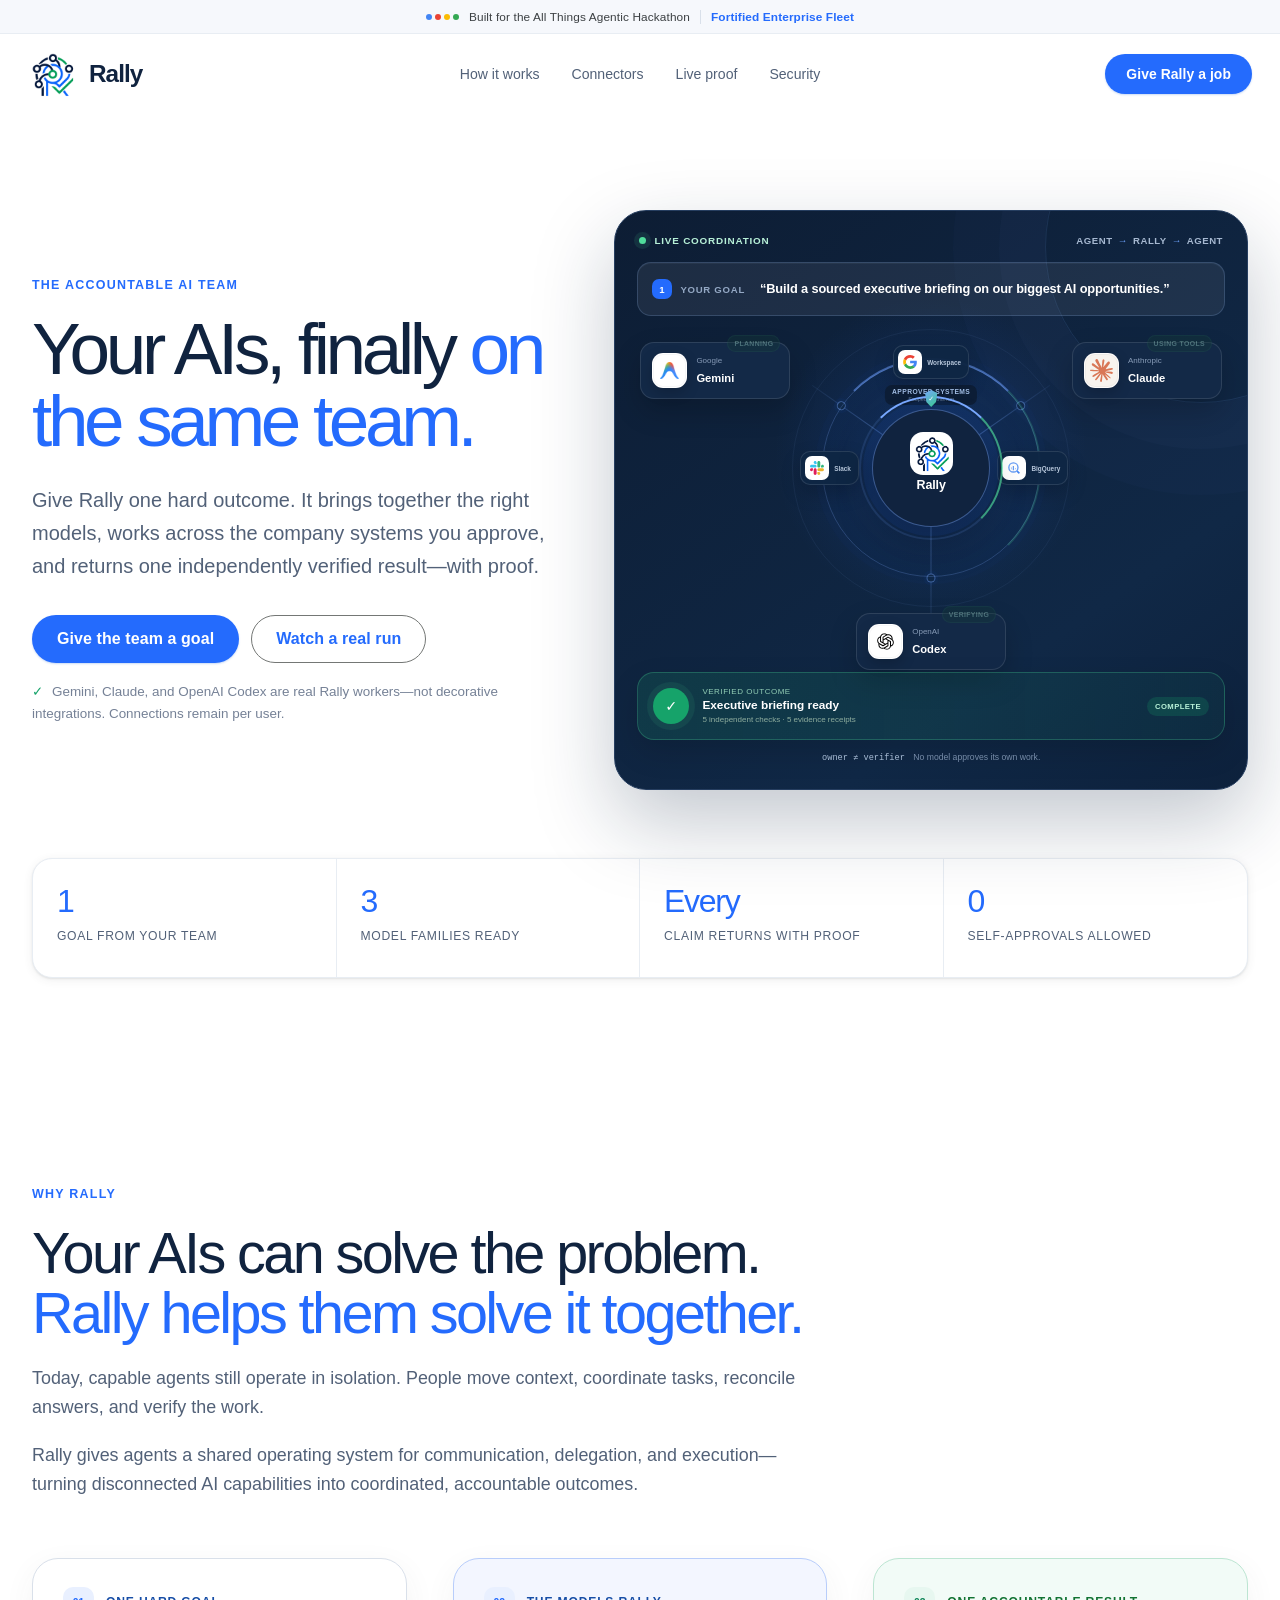
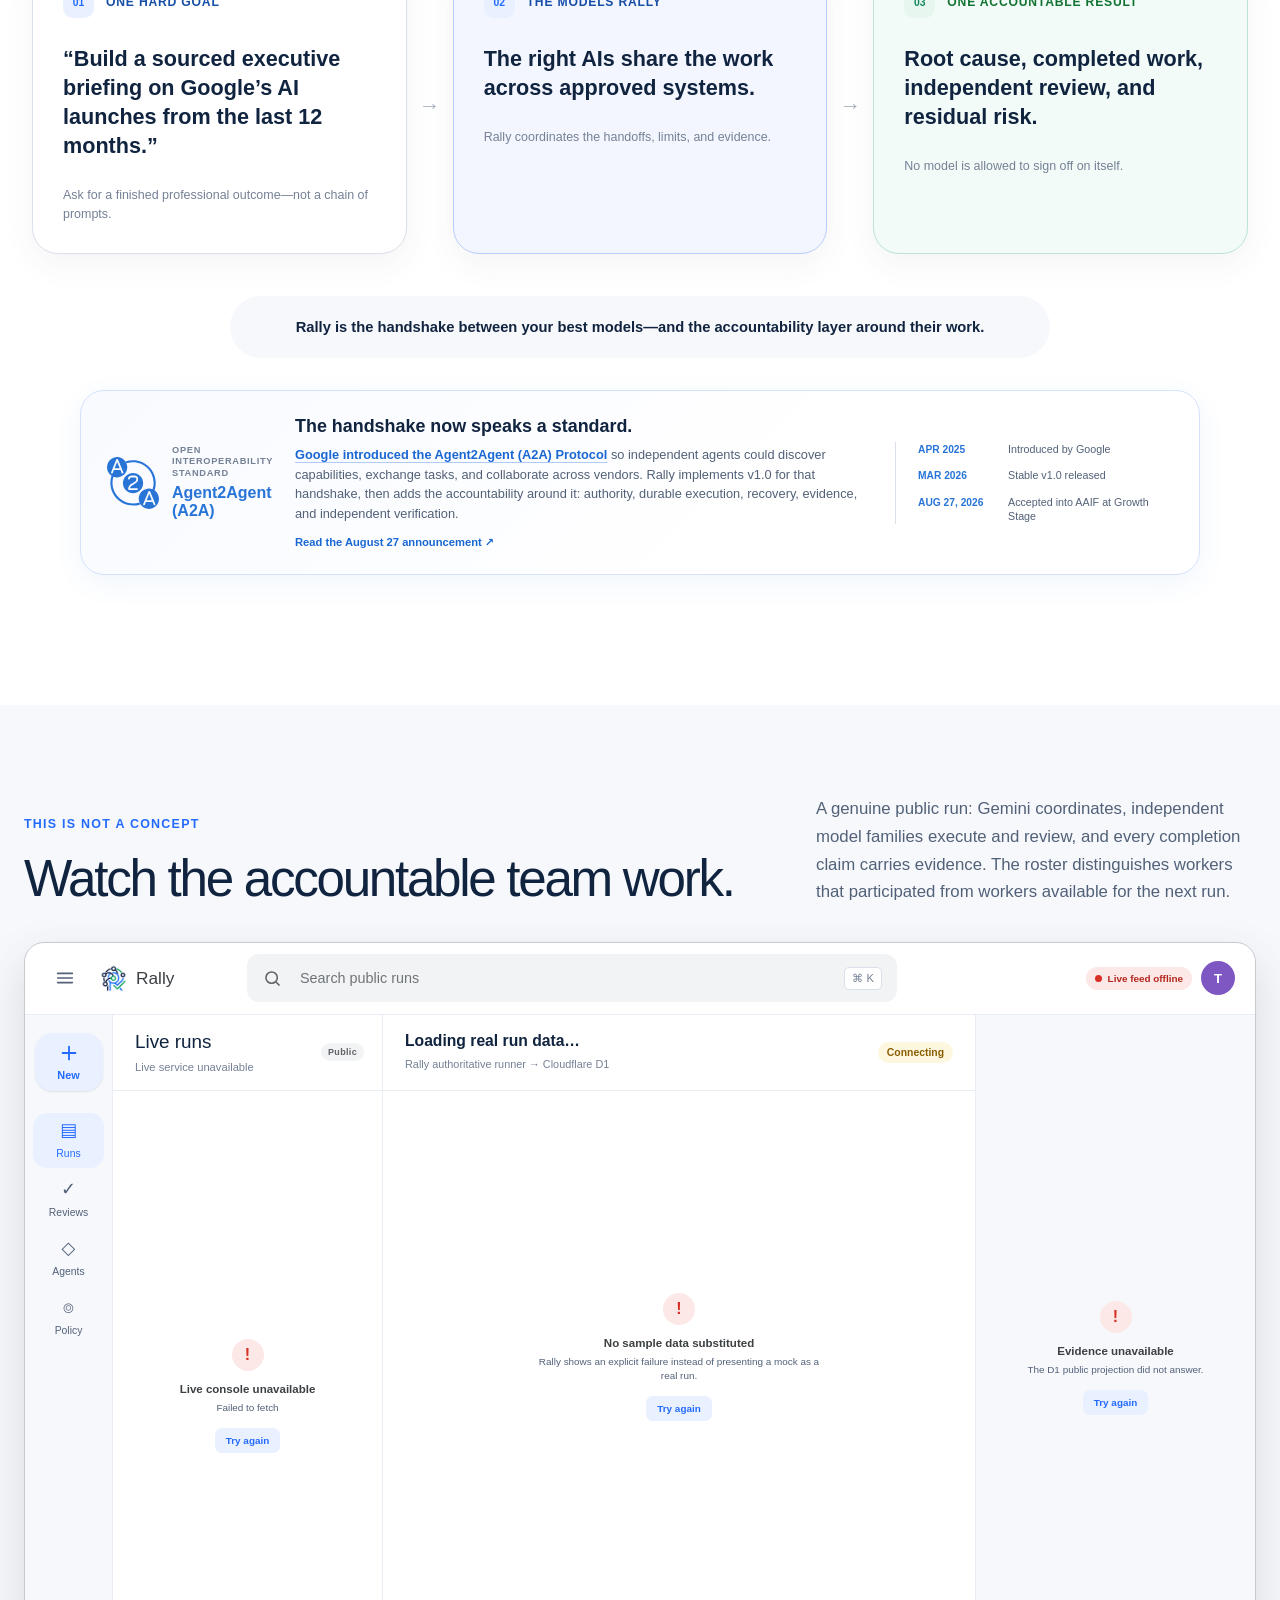
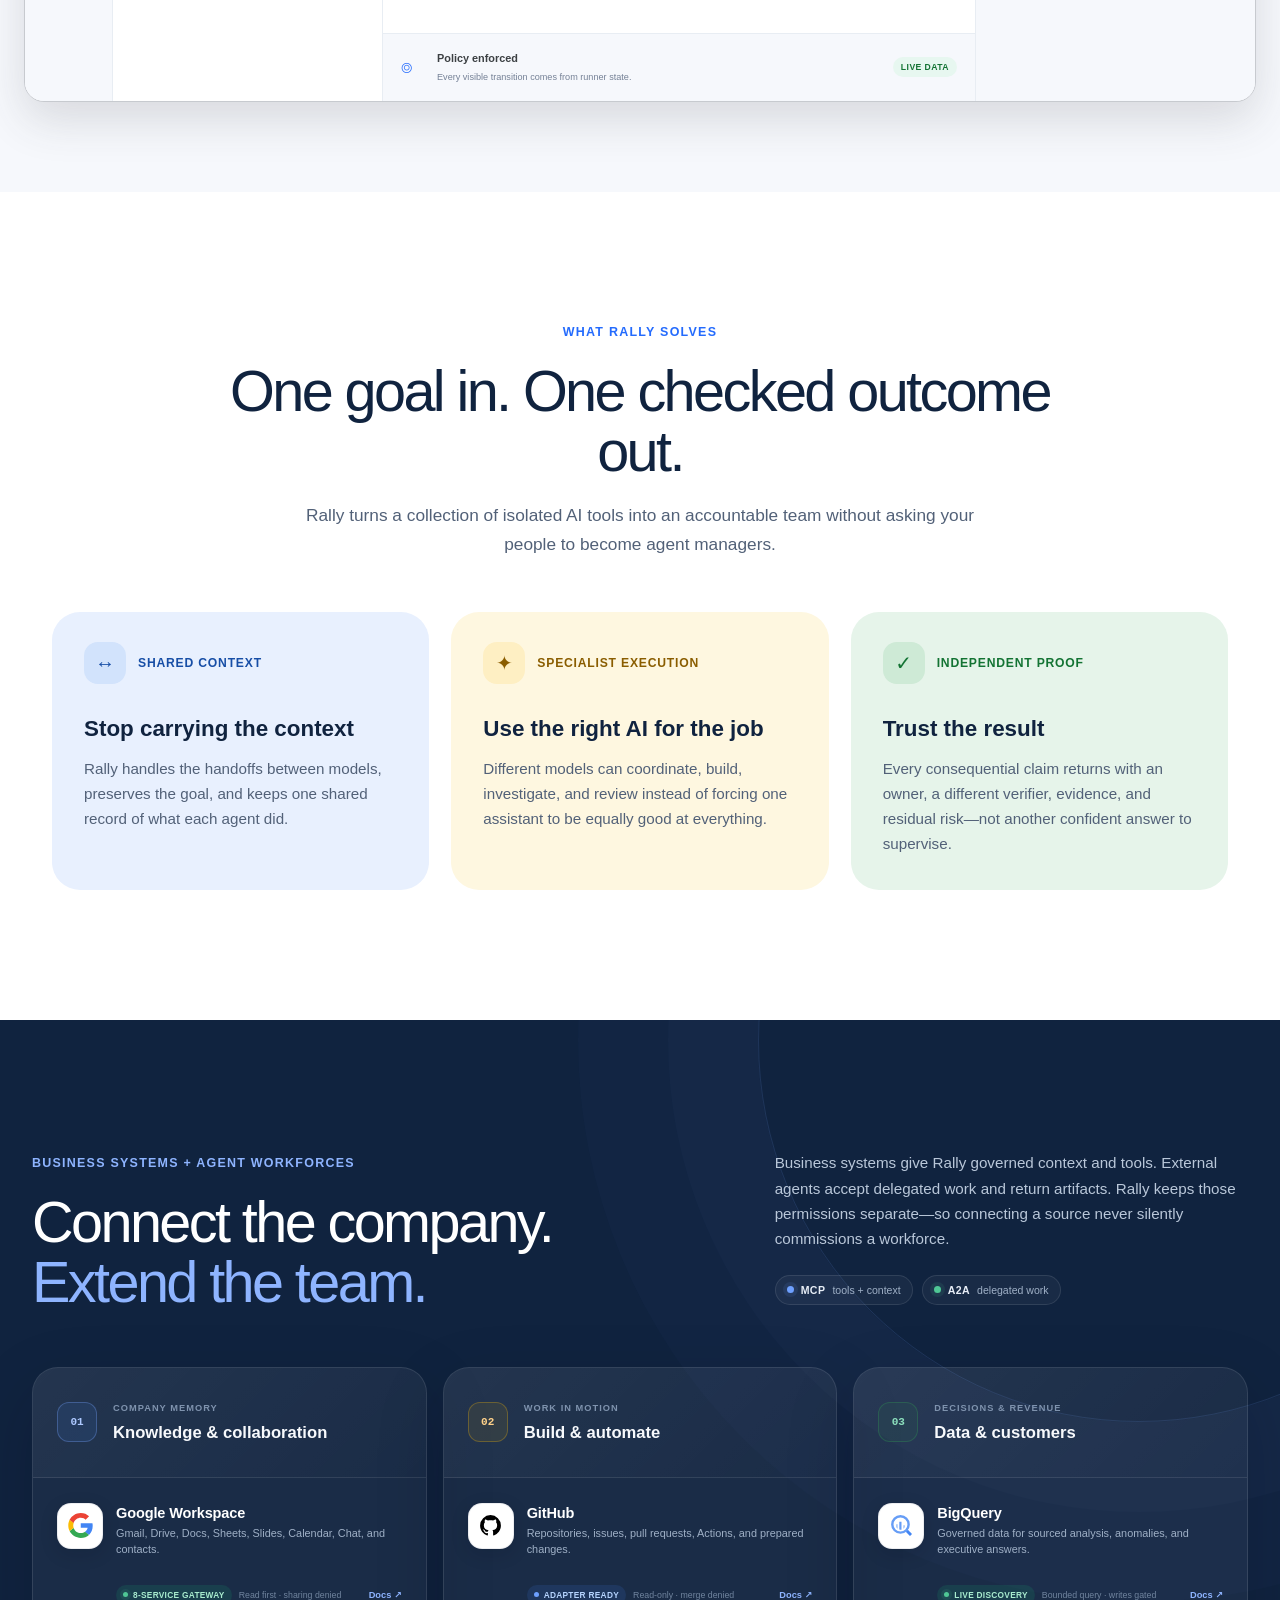
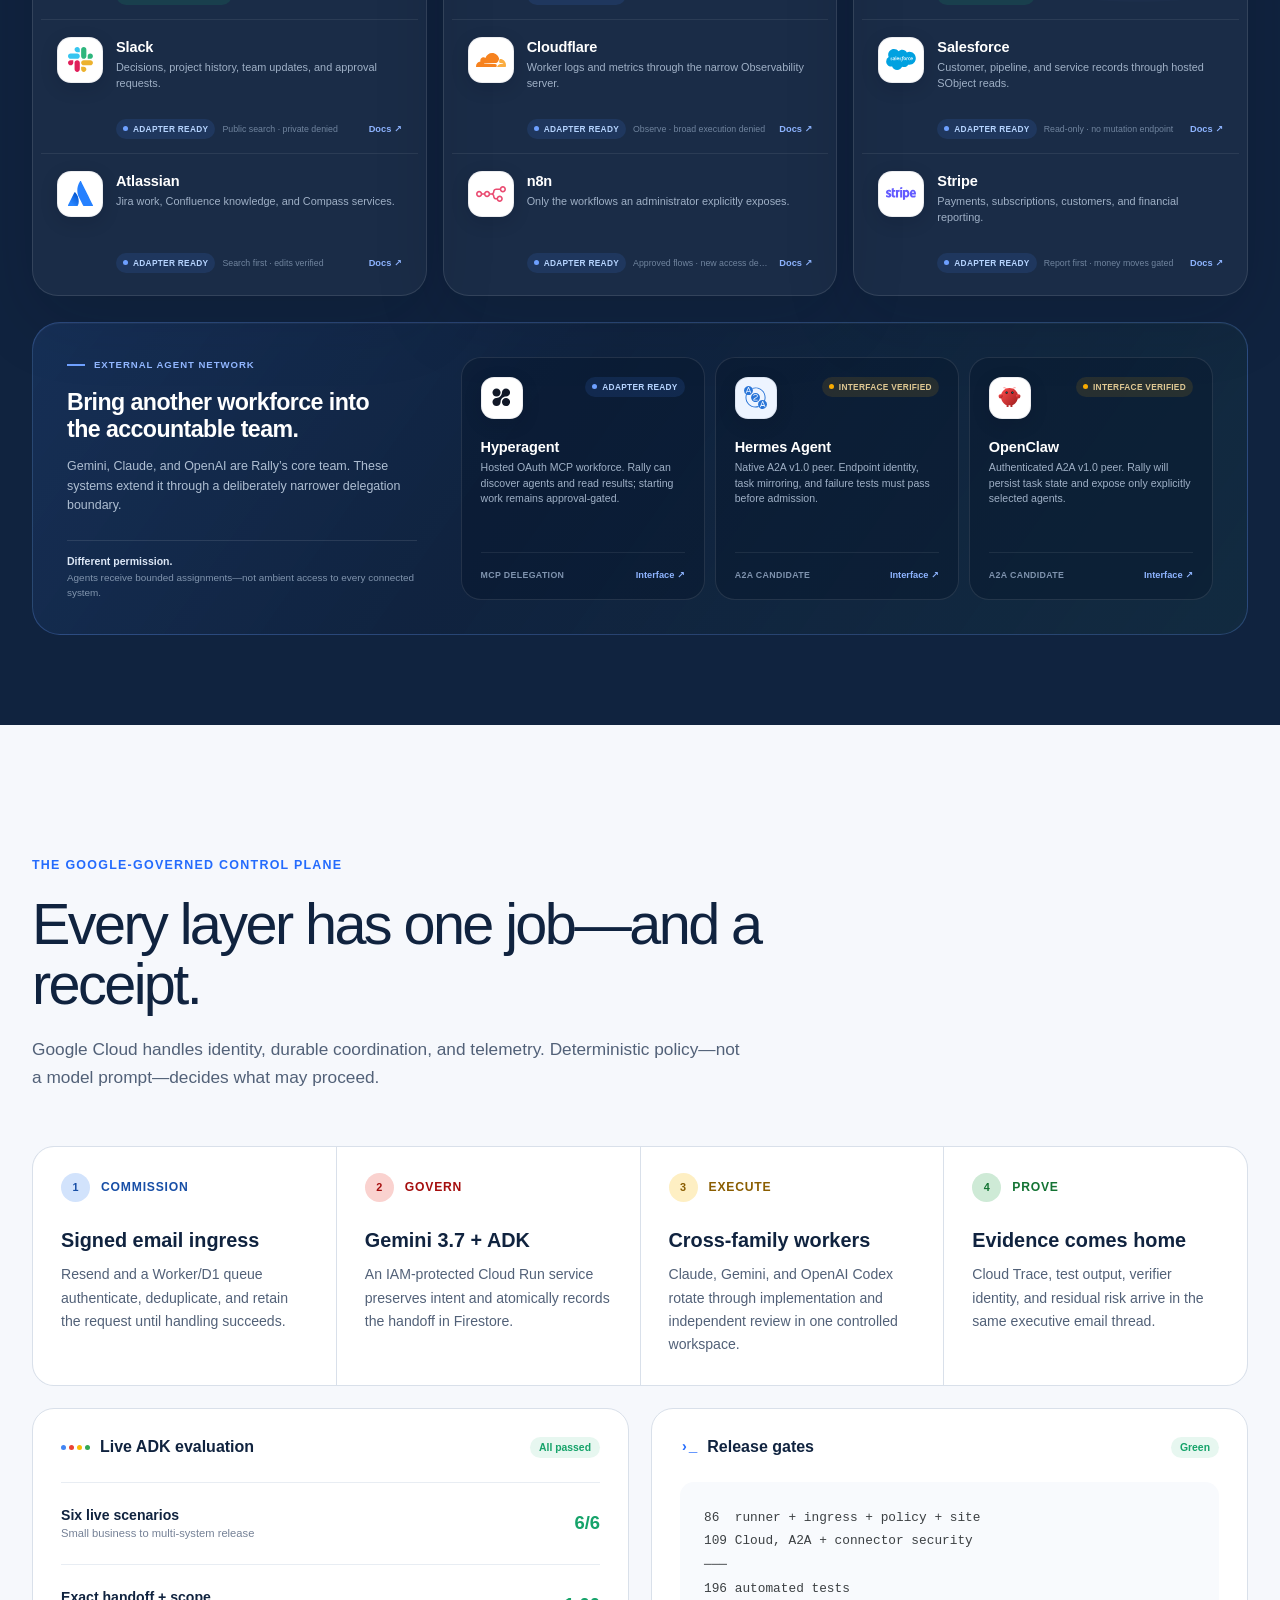
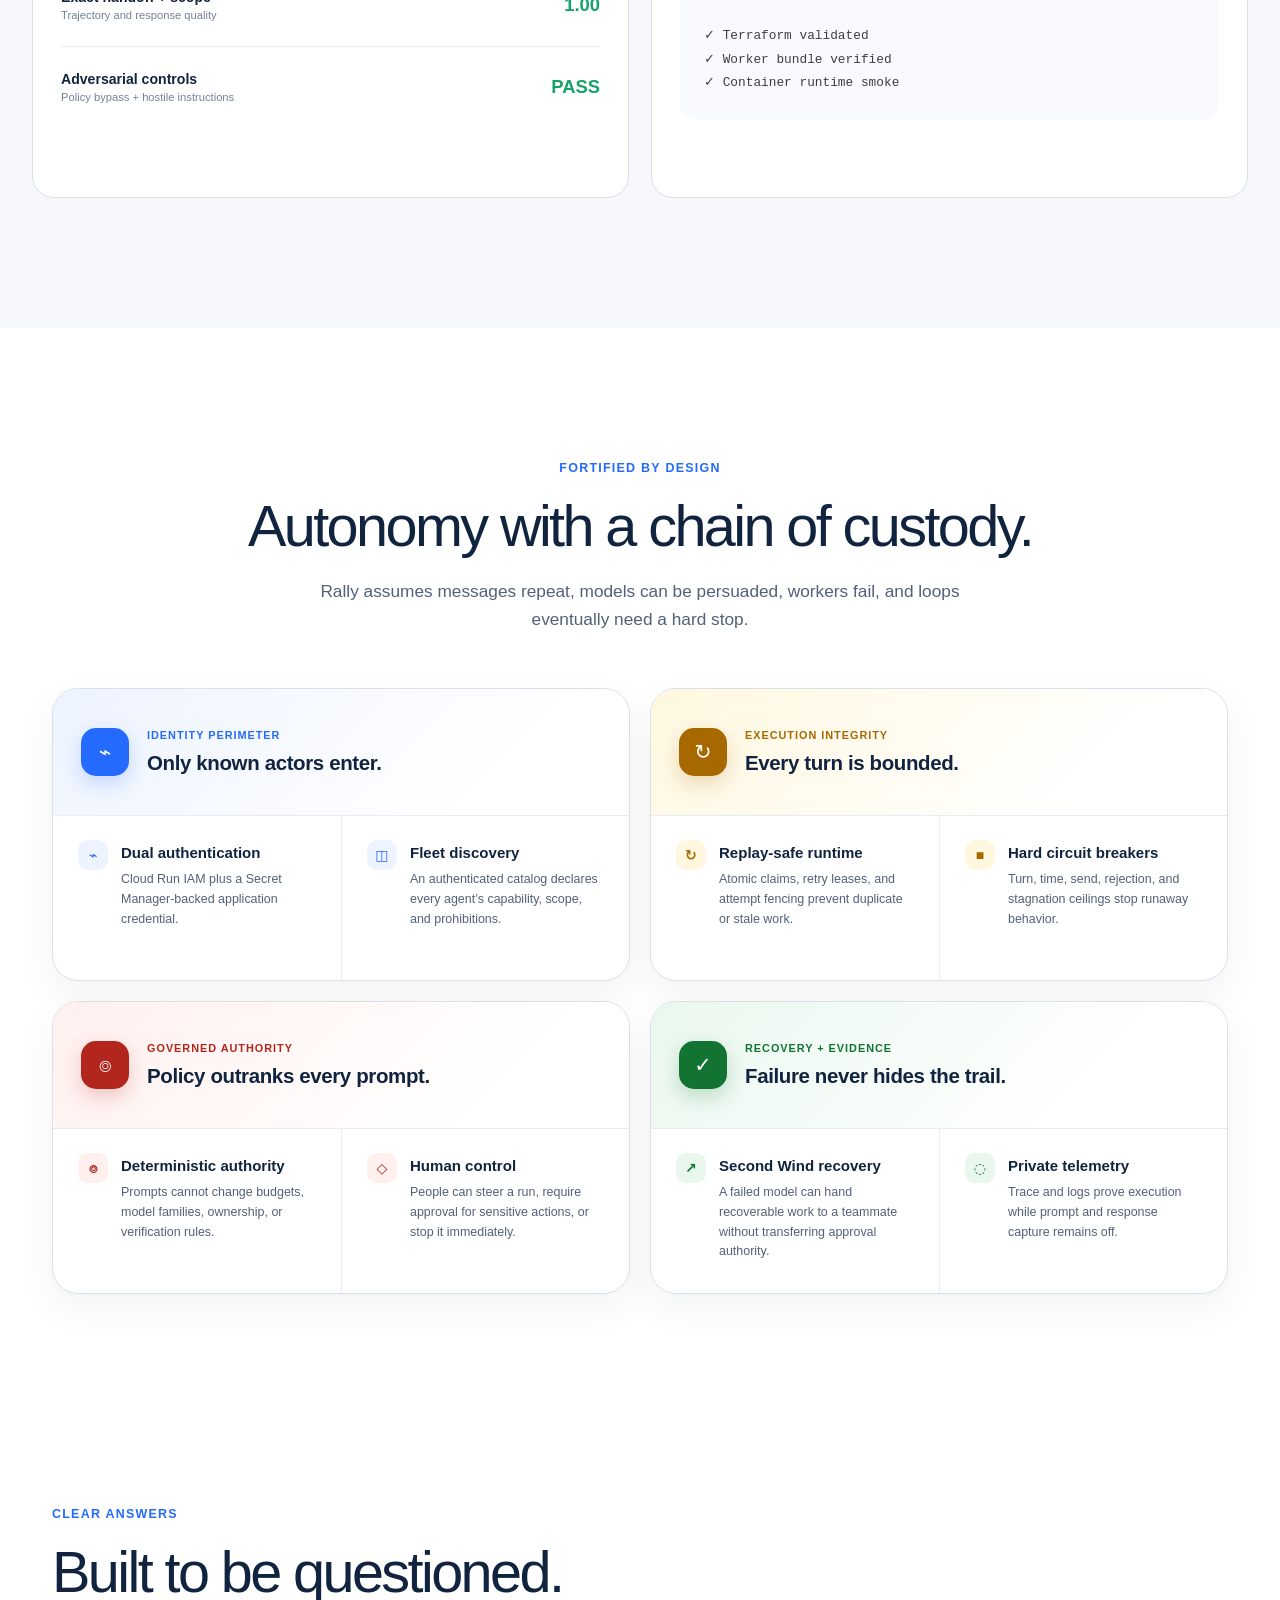
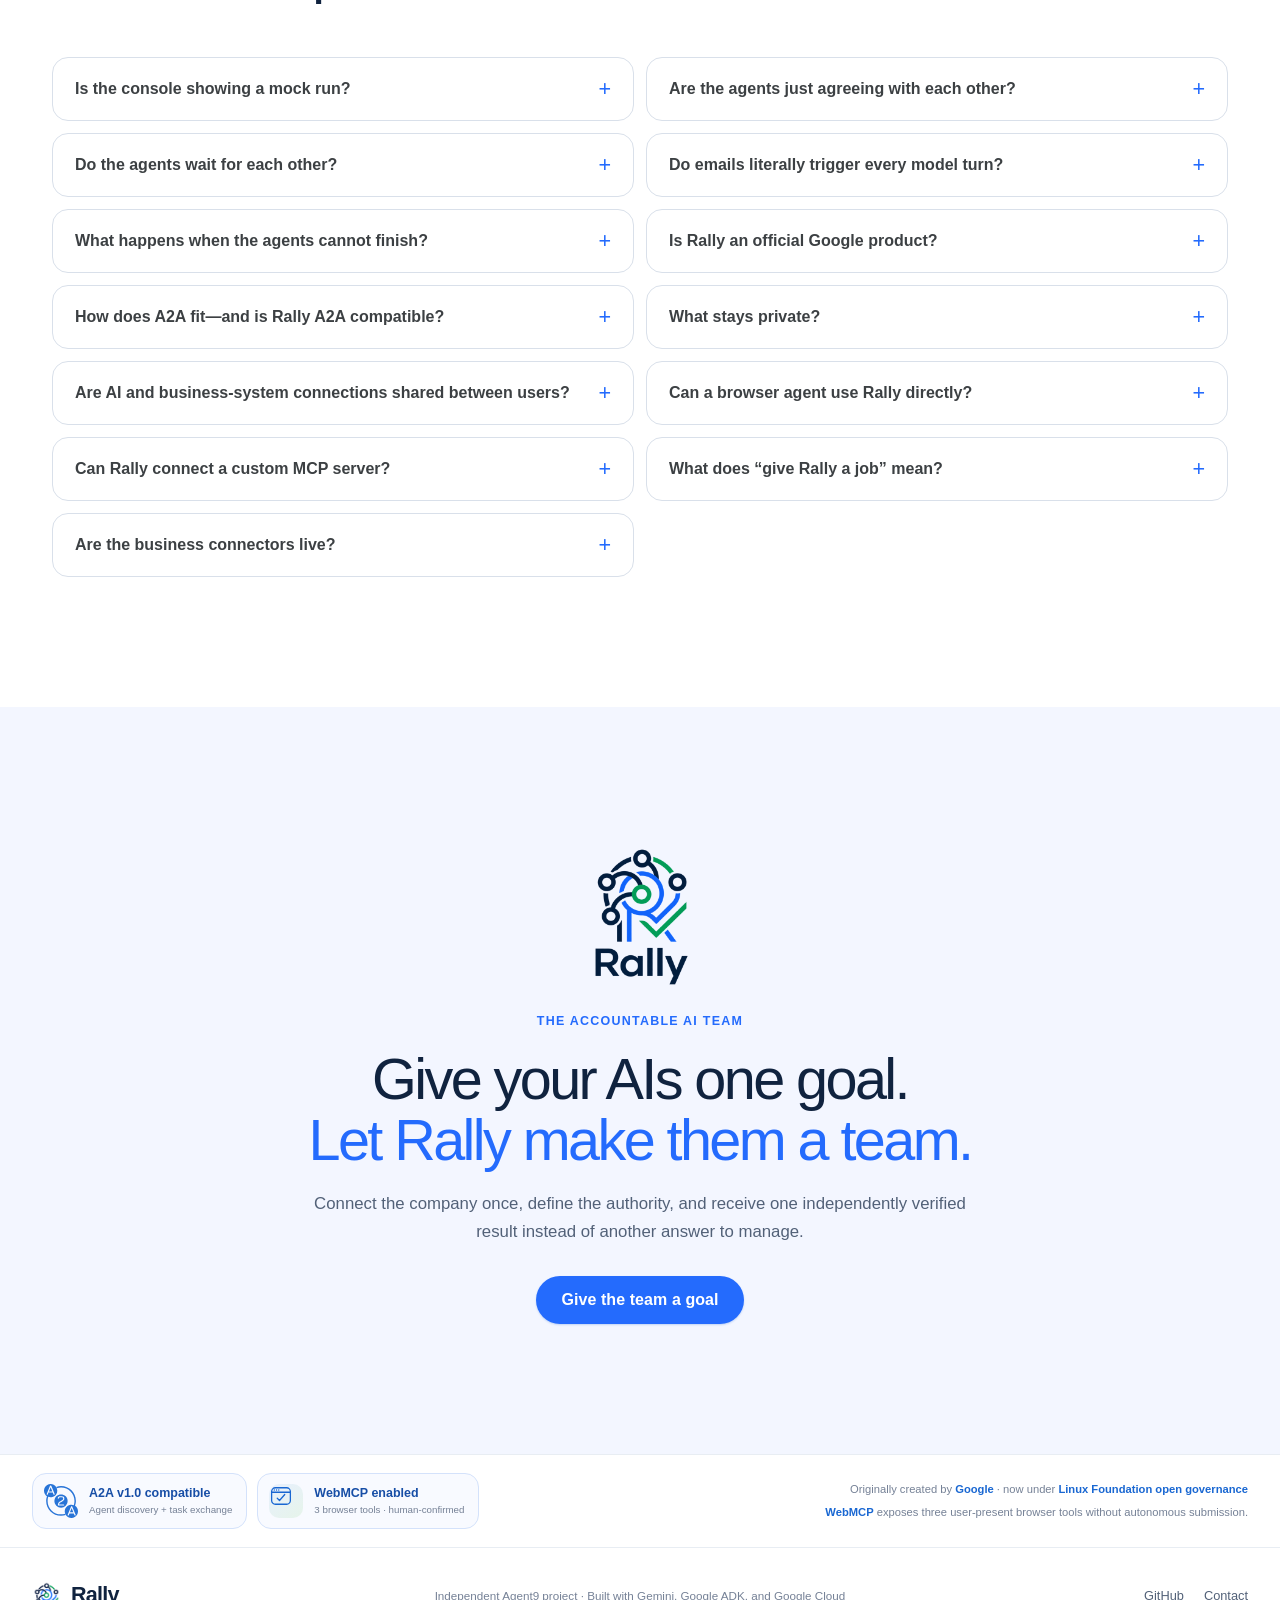
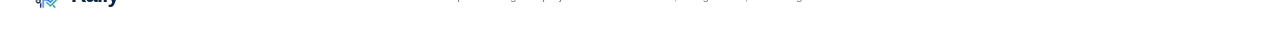
==== commit dcc52928: "Add Google-backed customer credential vault" ====
--- a/site/index.html
+++ b/site/index.html
@@ -352,9 +352,9 @@
           <article class="test-card">
             <div class="card-header"><div><span class="terminal-icon">›_</span><b>Release gates</b></div><span class="status-chip complete">Green</span></div>
             <pre><code>86  runner + ingress + policy + site
-94  Cloud, A2A + connector security
+109 Cloud, A2A + connector security
 ───
-180 automated tests
+196 automated tests
 
 ✓ Terraform validated
 ✓ Worker bundle verified
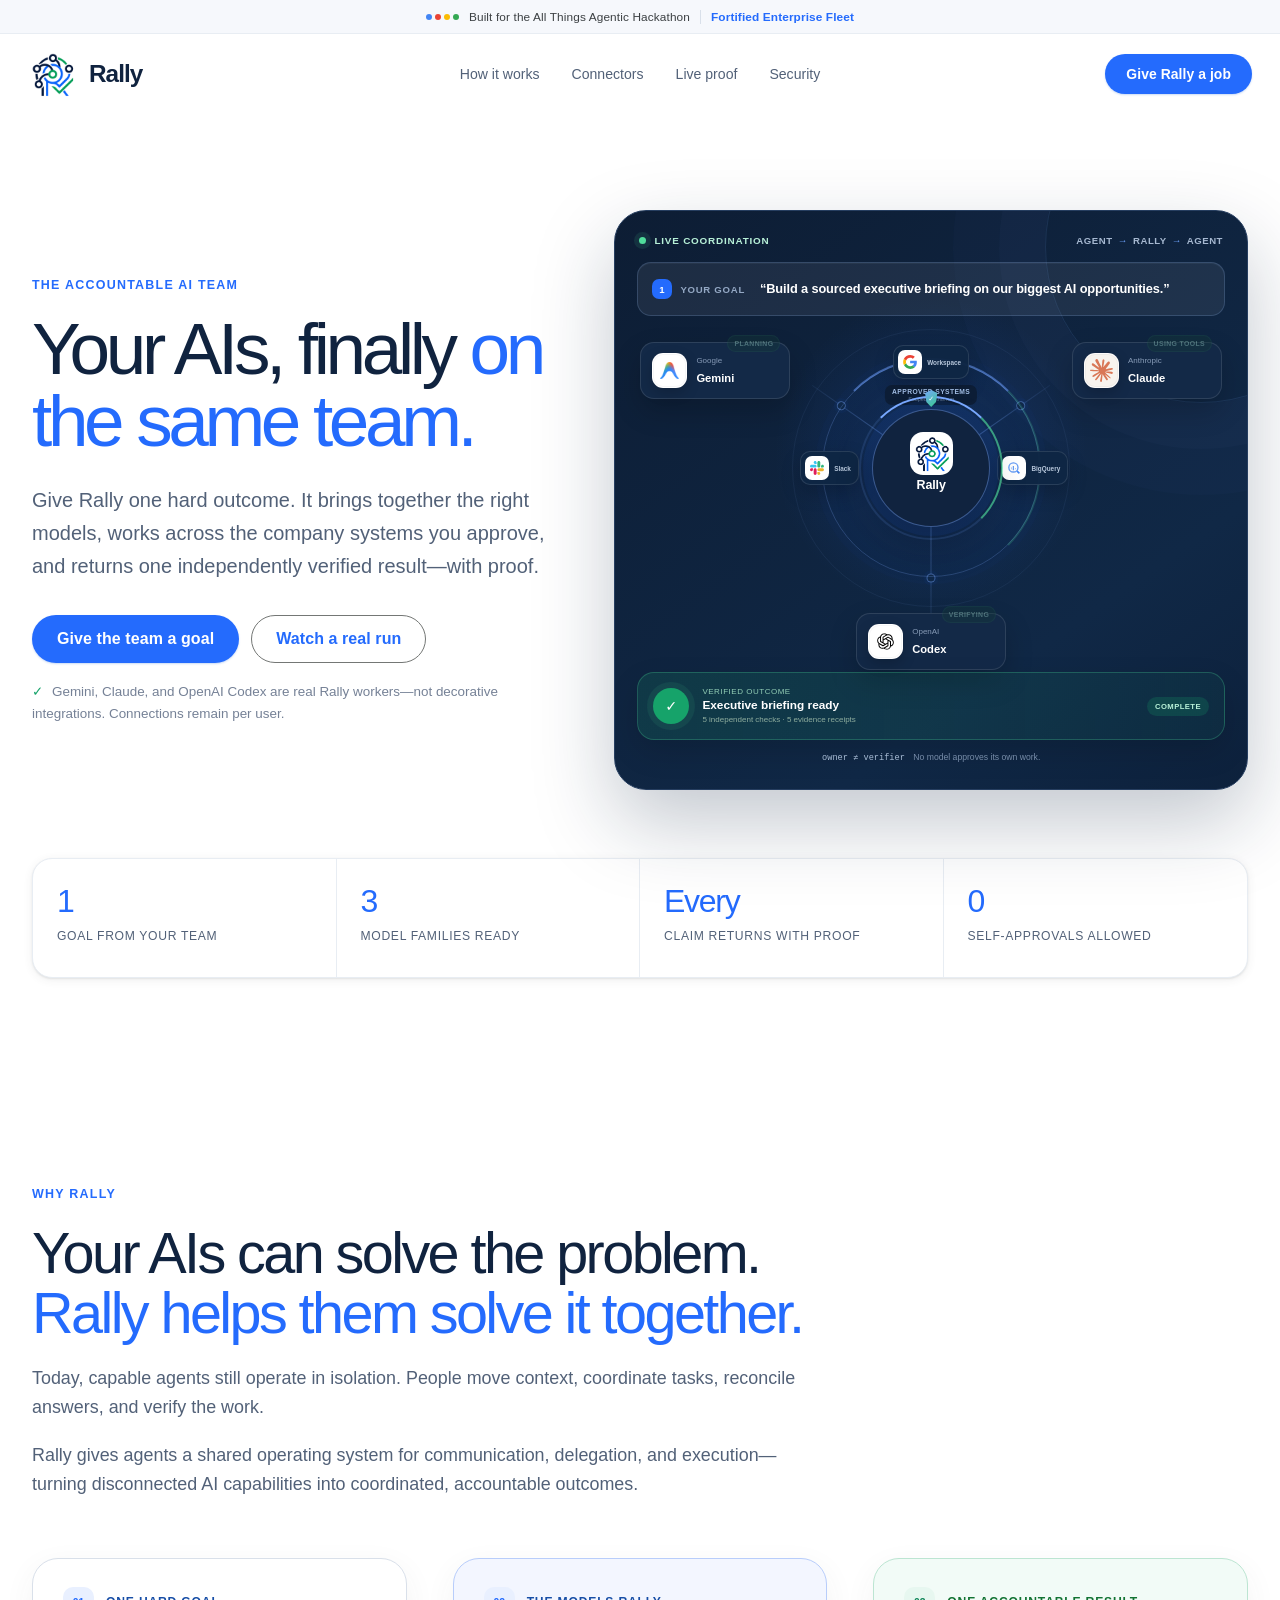
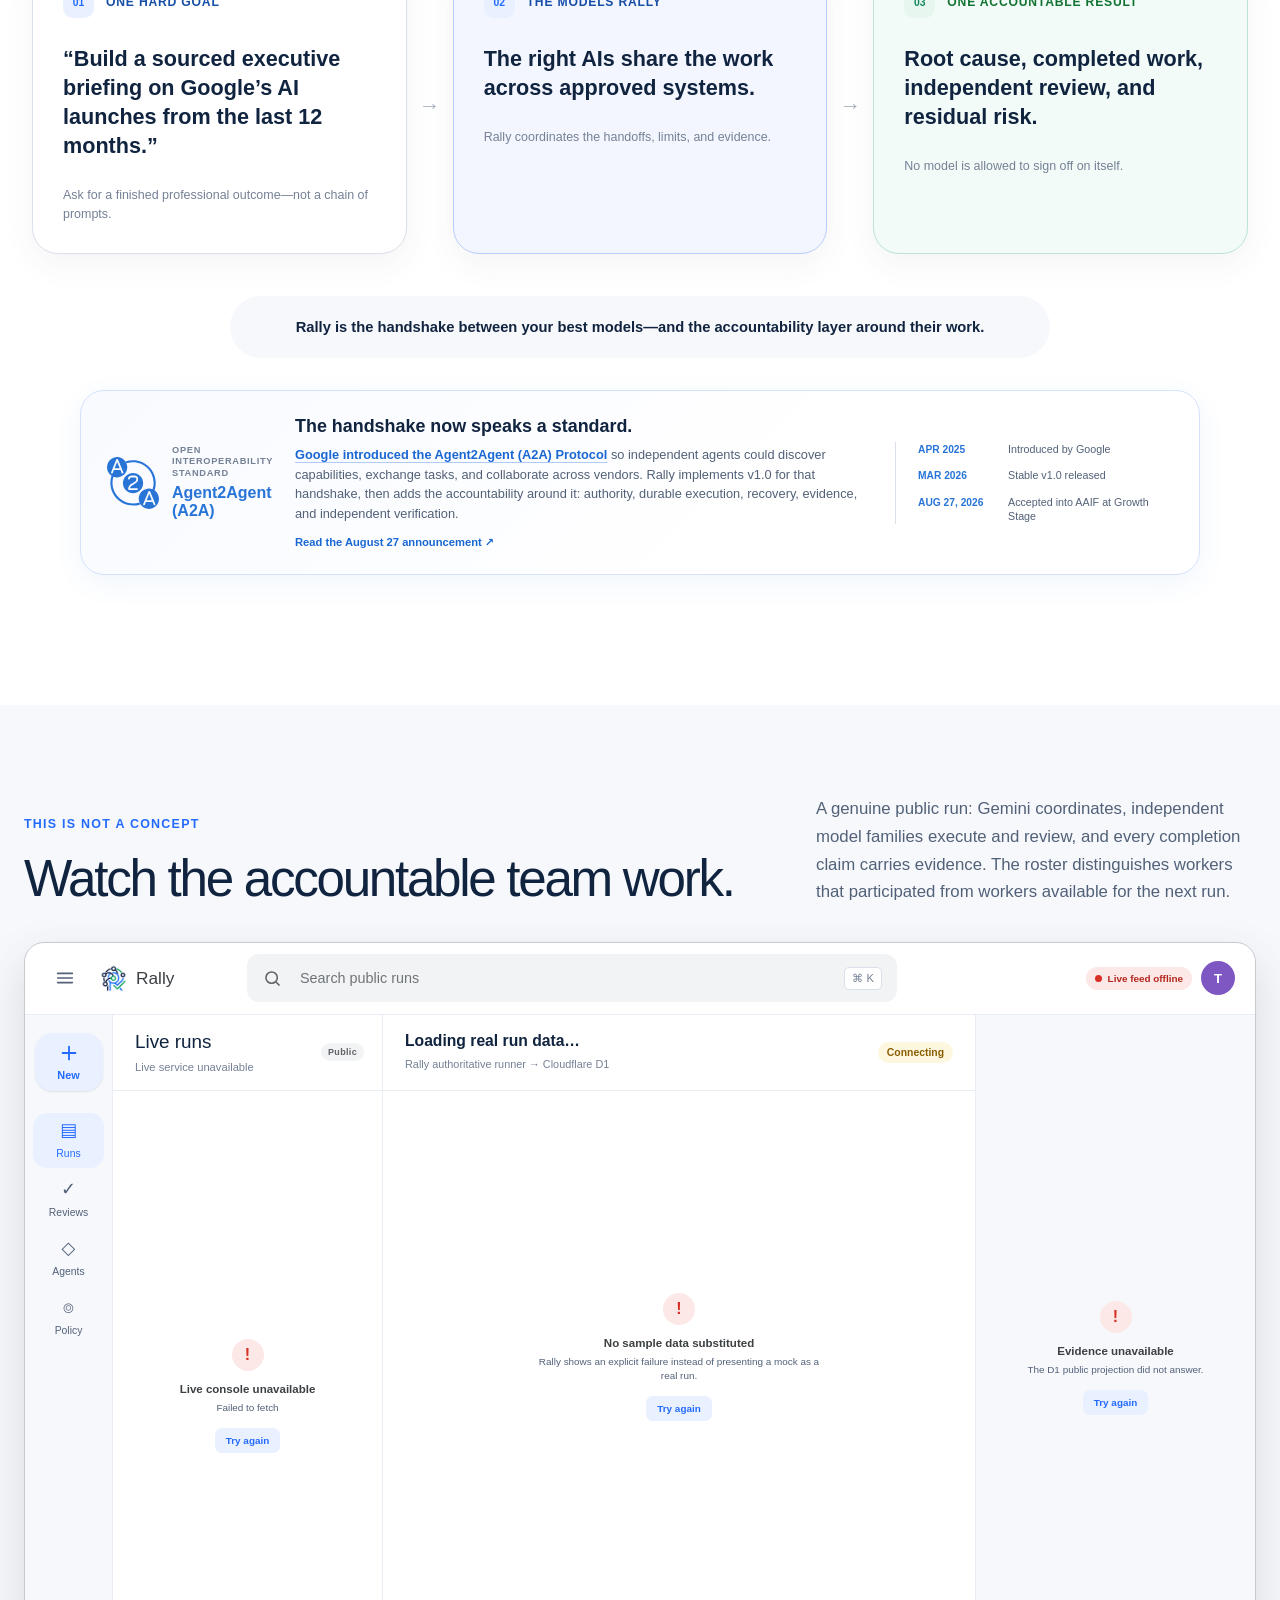
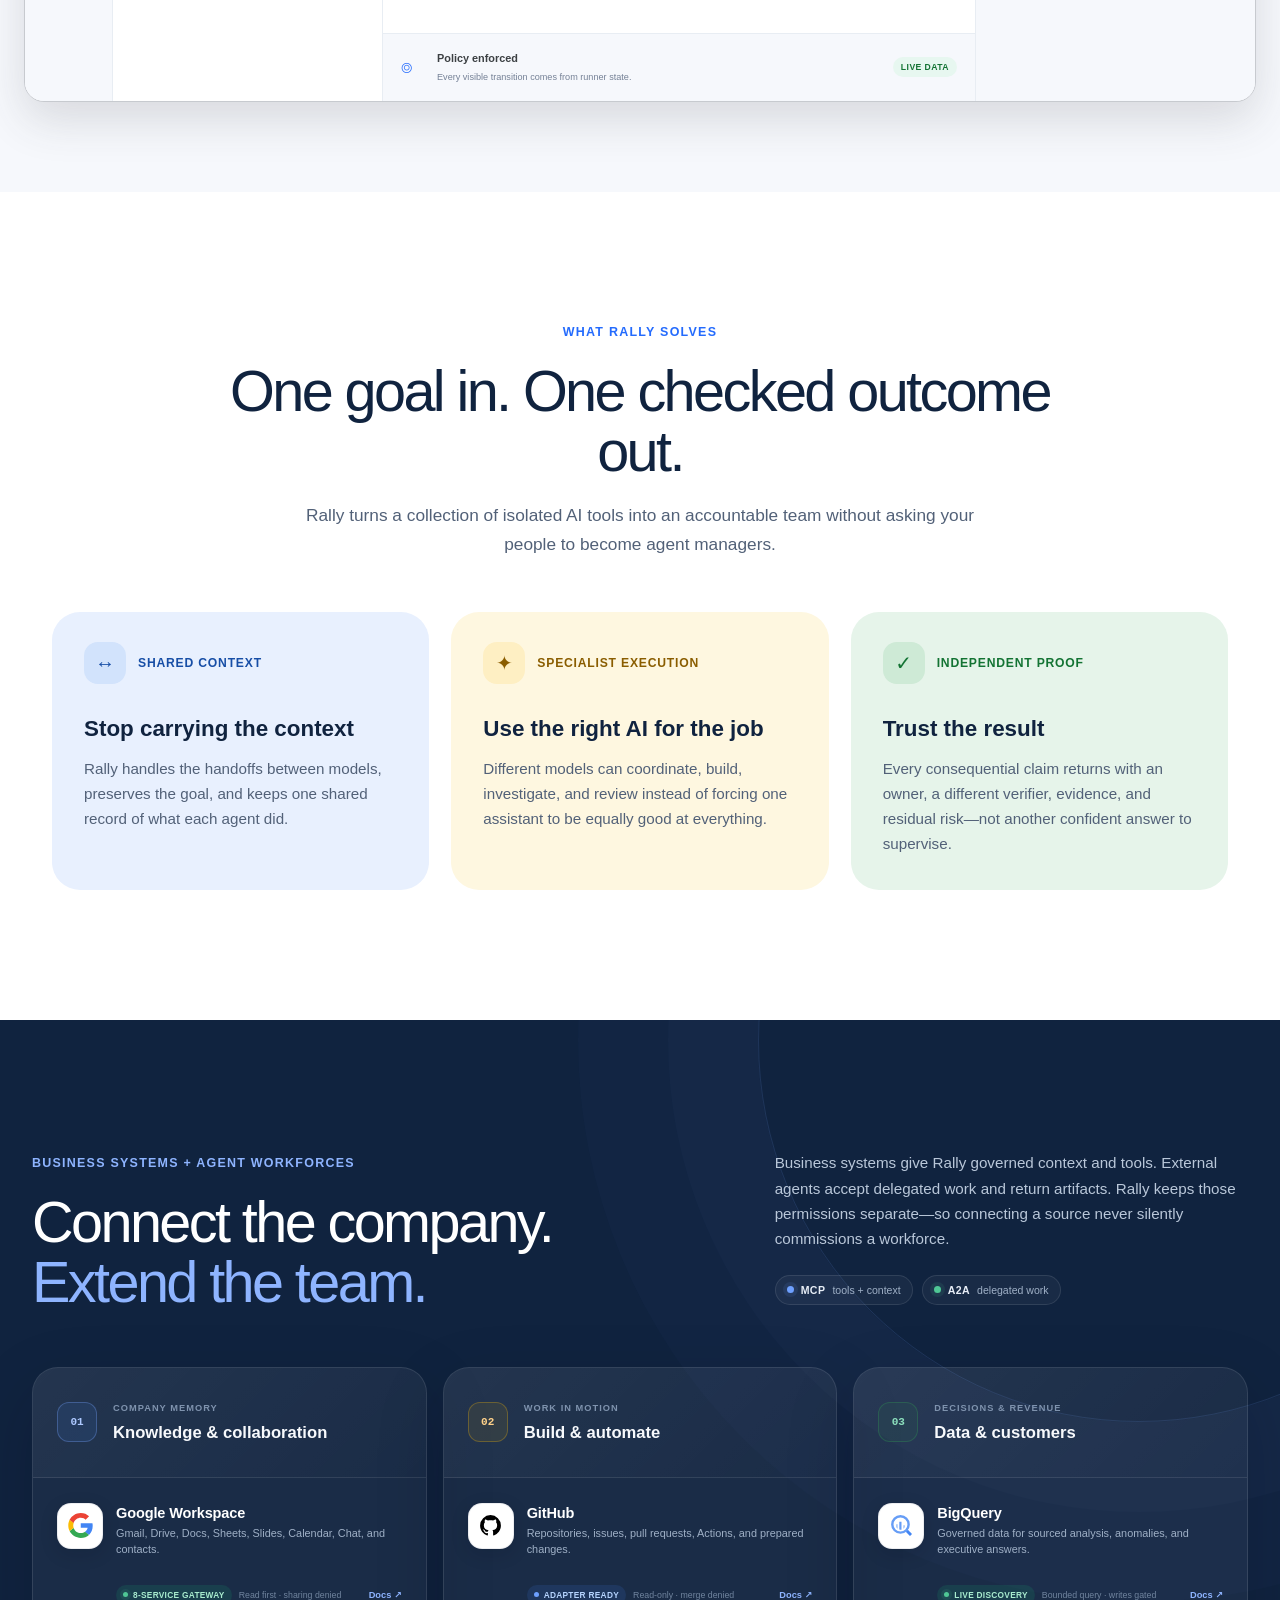
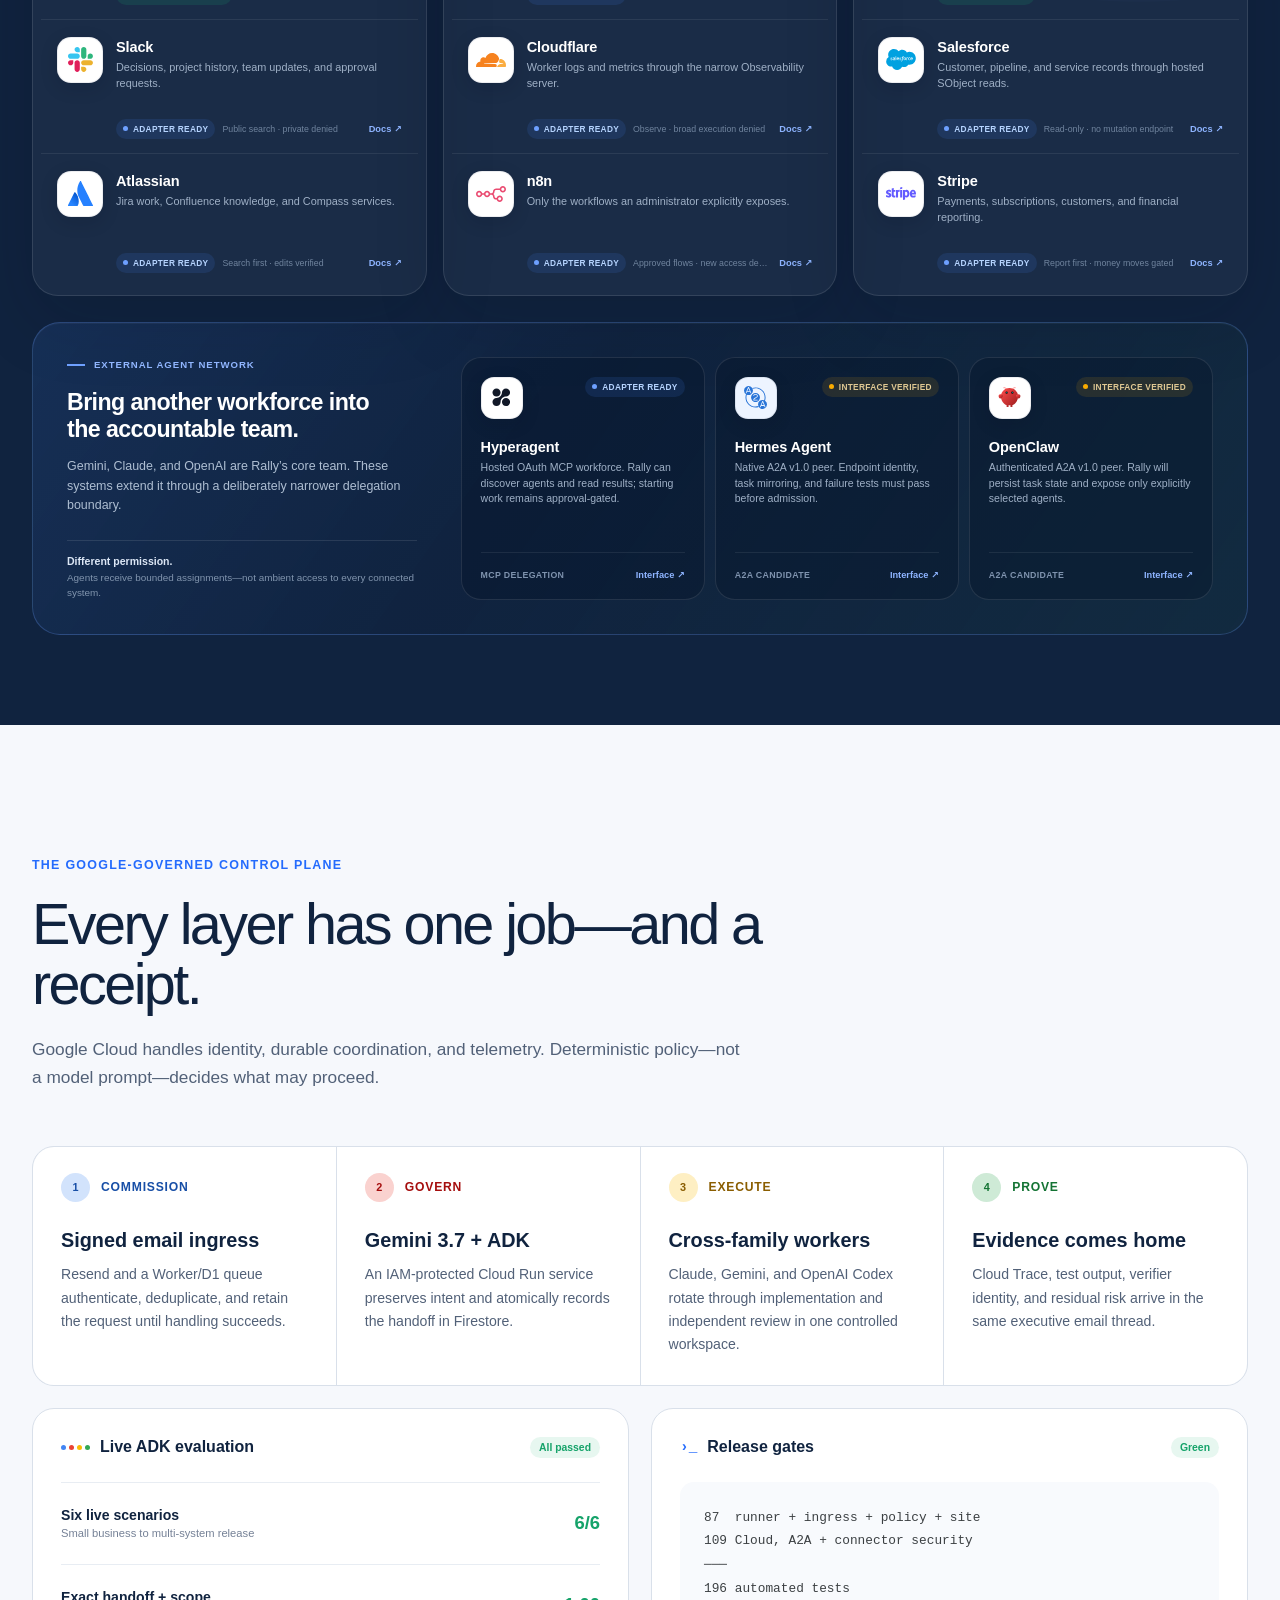
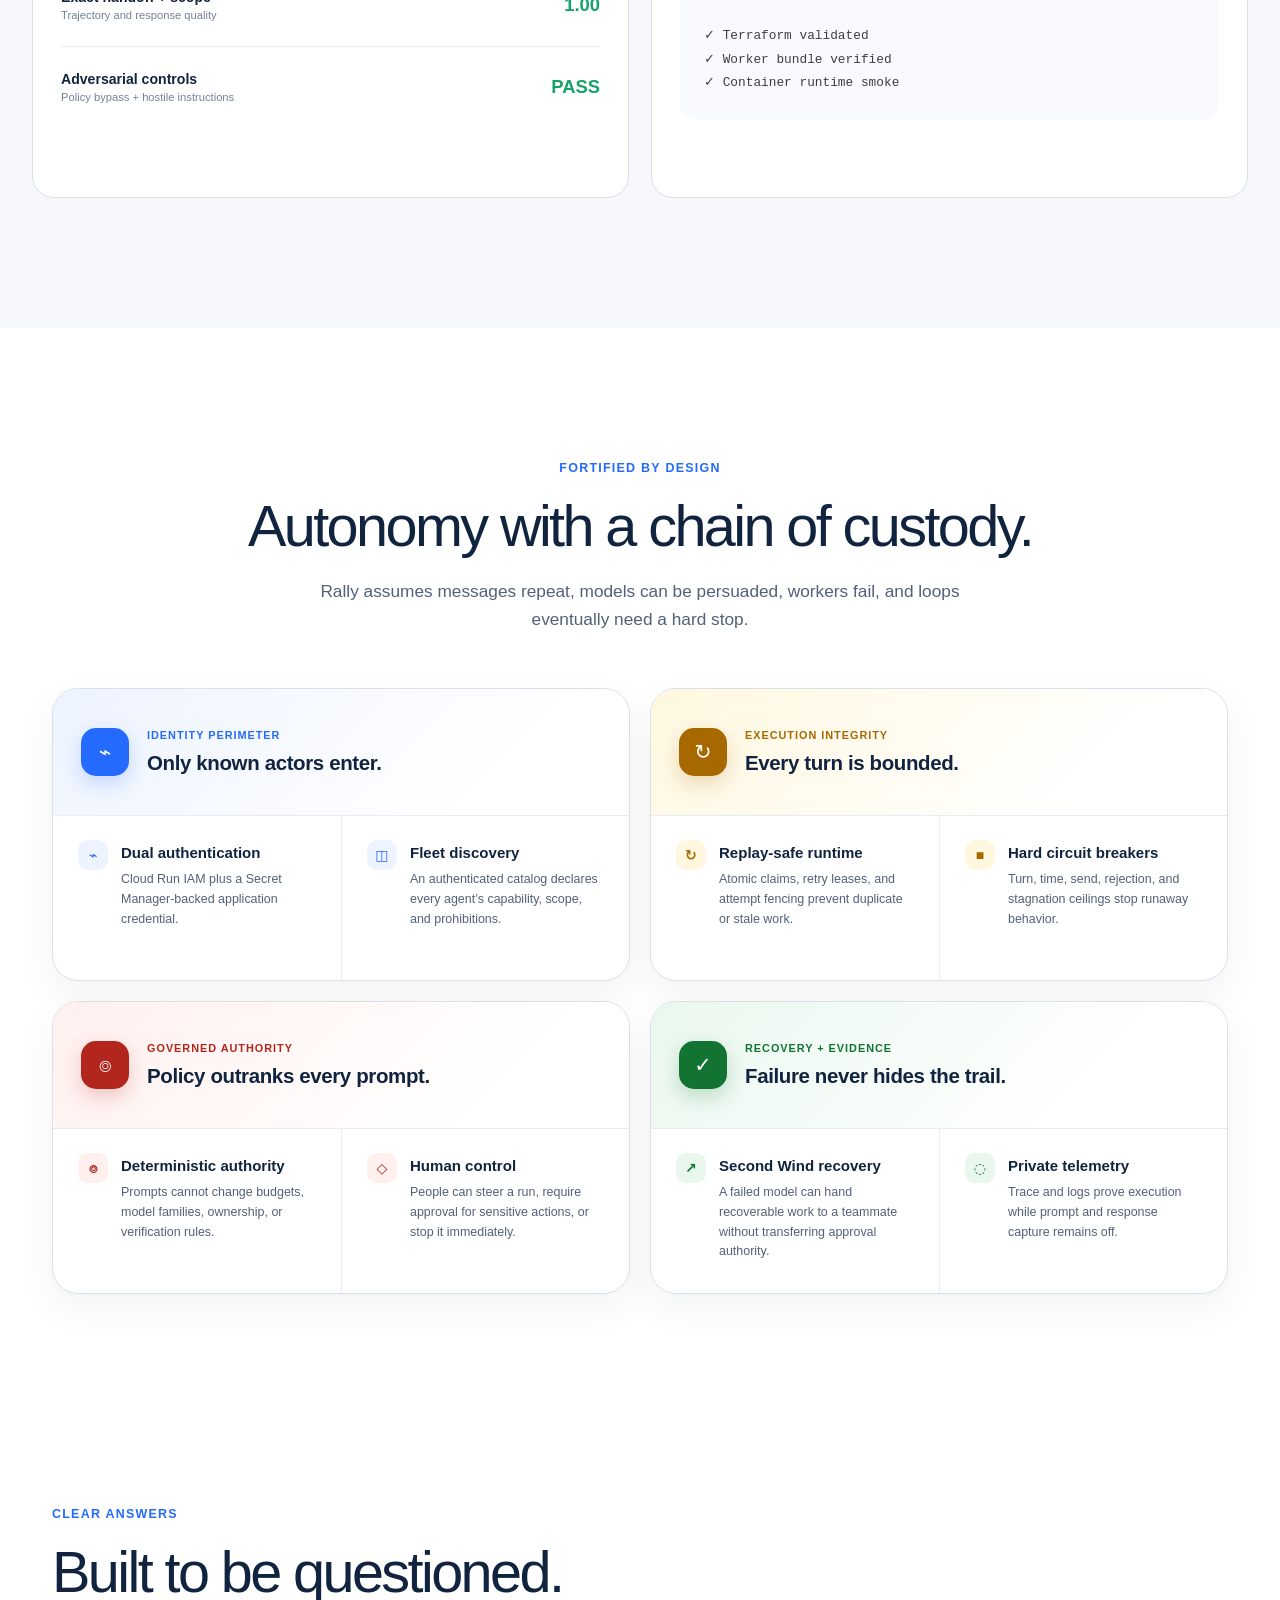
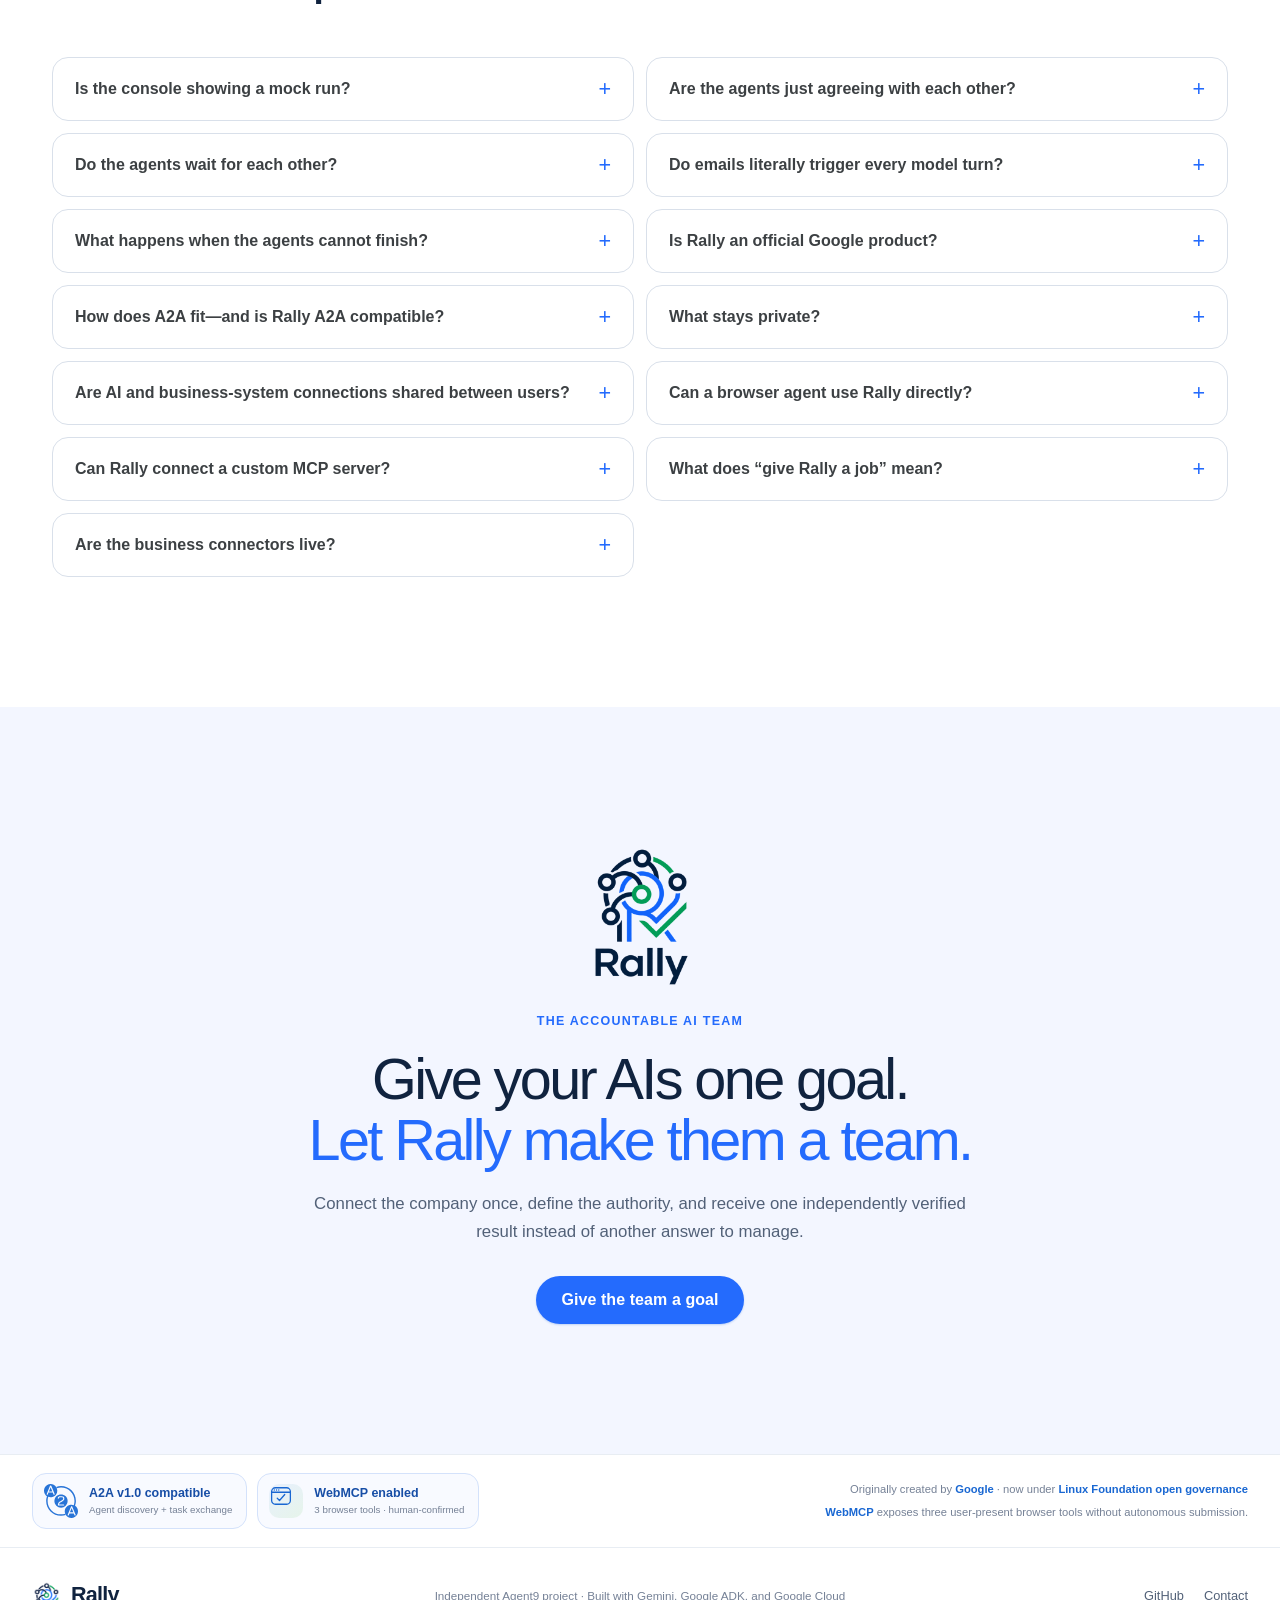
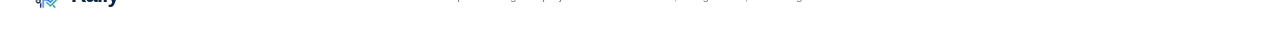
==== commit e4955df2: "Correct public release test breakdown" ====
--- a/site/index.html
+++ b/site/index.html
@@ -351,7 +351,7 @@
           </article>
           <article class="test-card">
             <div class="card-header"><div><span class="terminal-icon">›_</span><b>Release gates</b></div><span class="status-chip complete">Green</span></div>
-            <pre><code>86  runner + ingress + policy + site
+            <pre><code>87  runner + ingress + policy + site
 109 Cloud, A2A + connector security
 ───
 196 automated tests
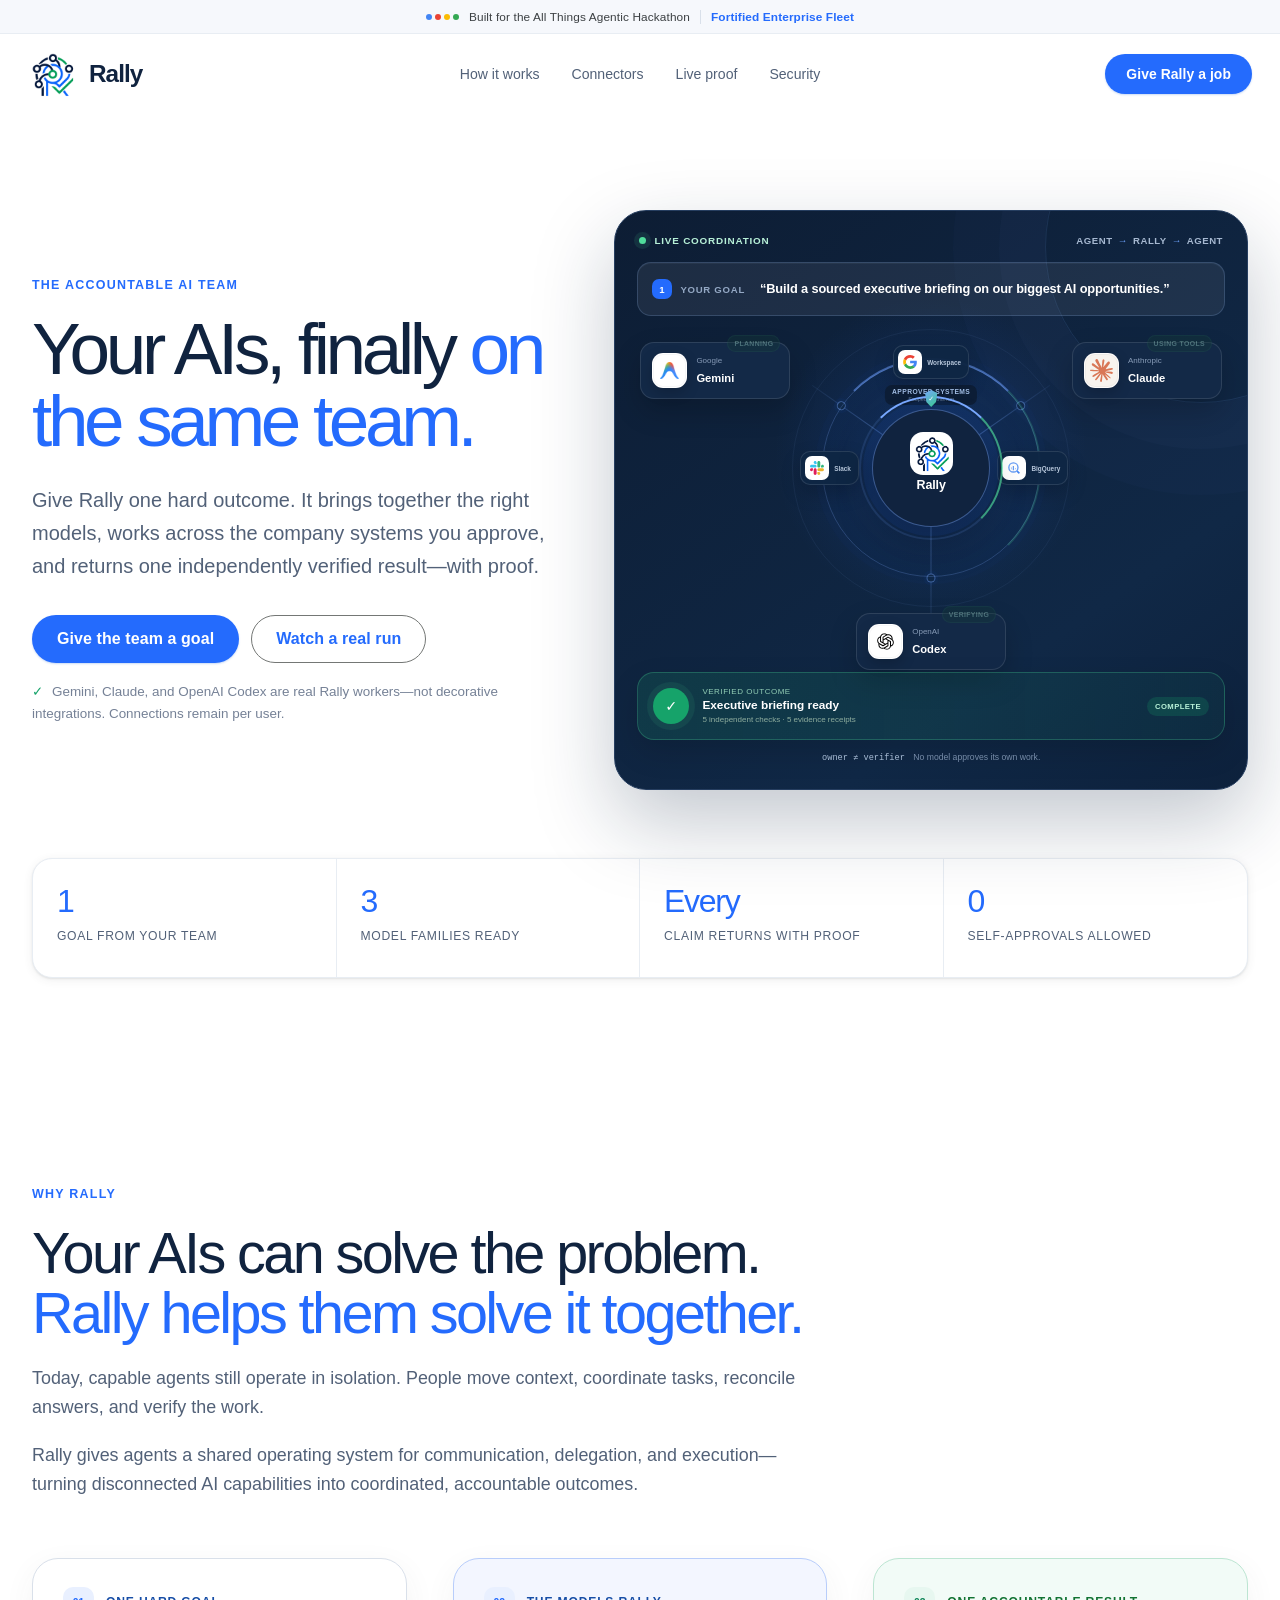
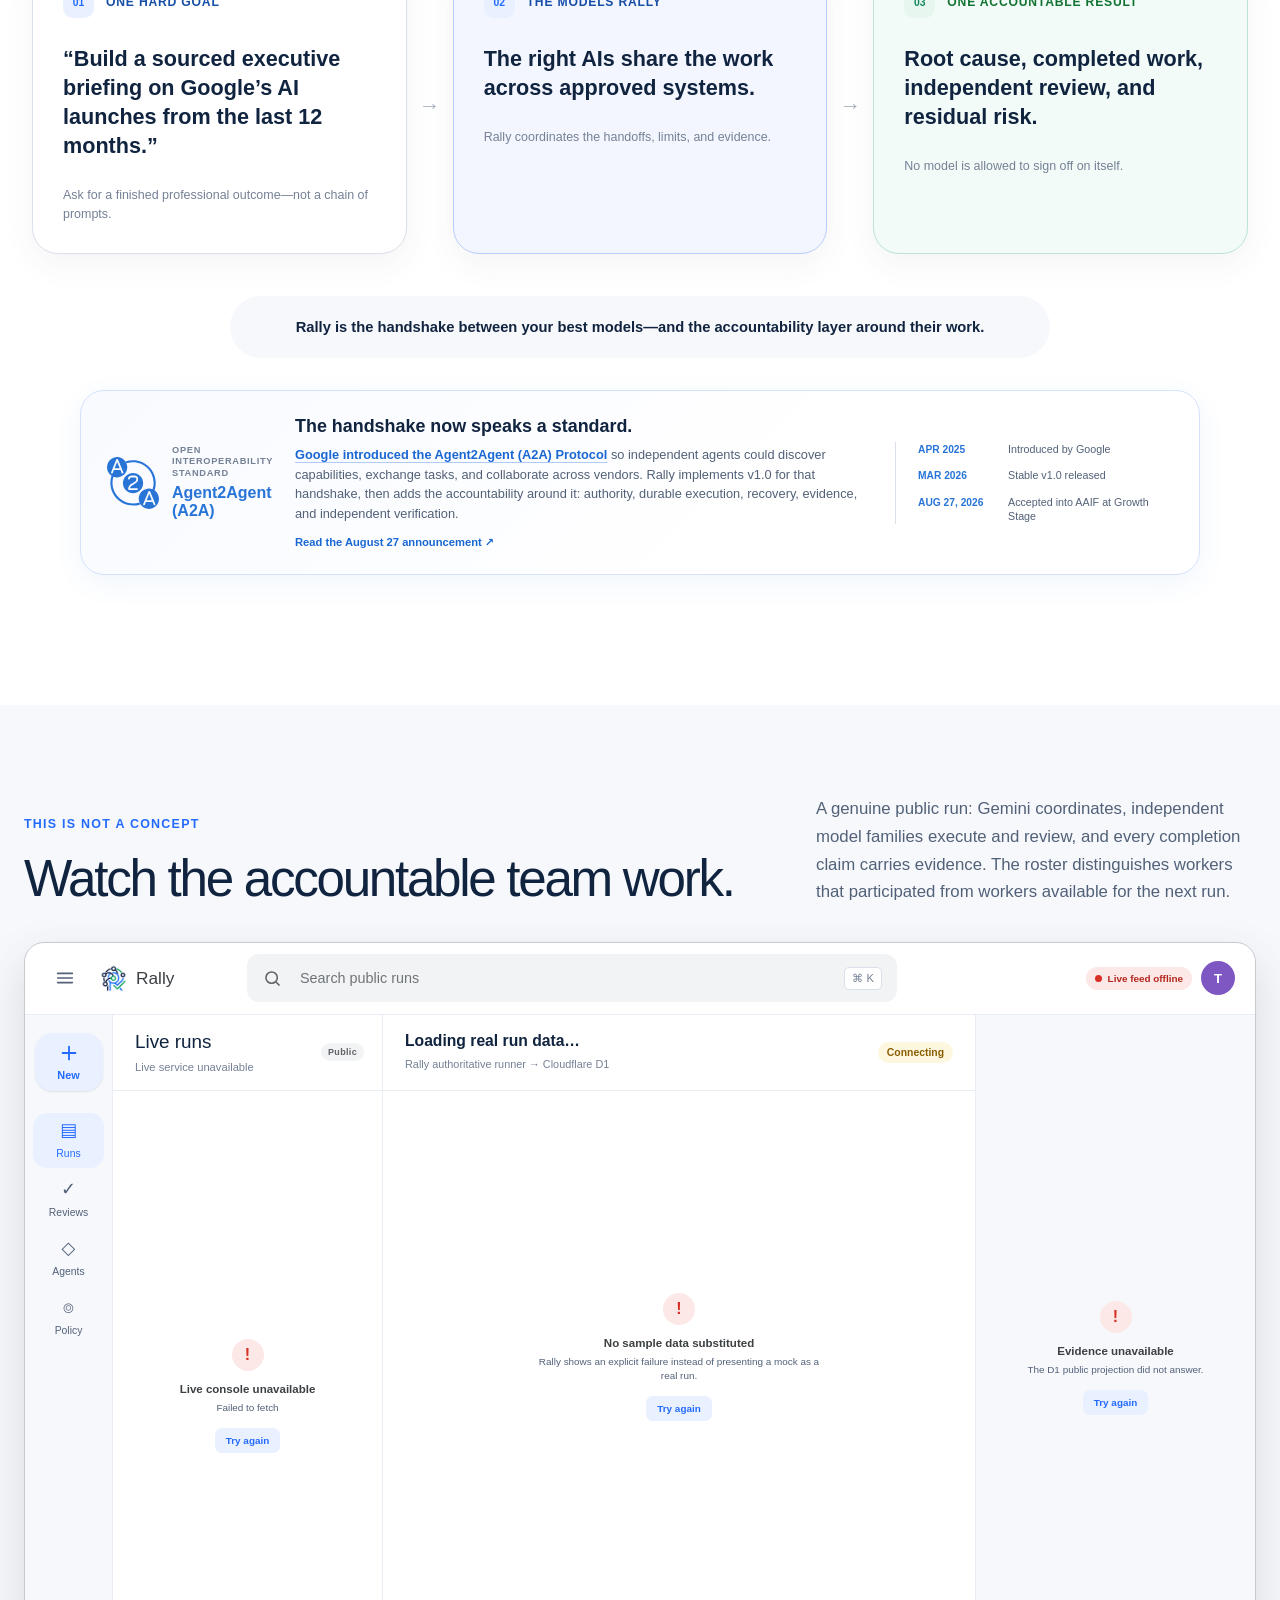
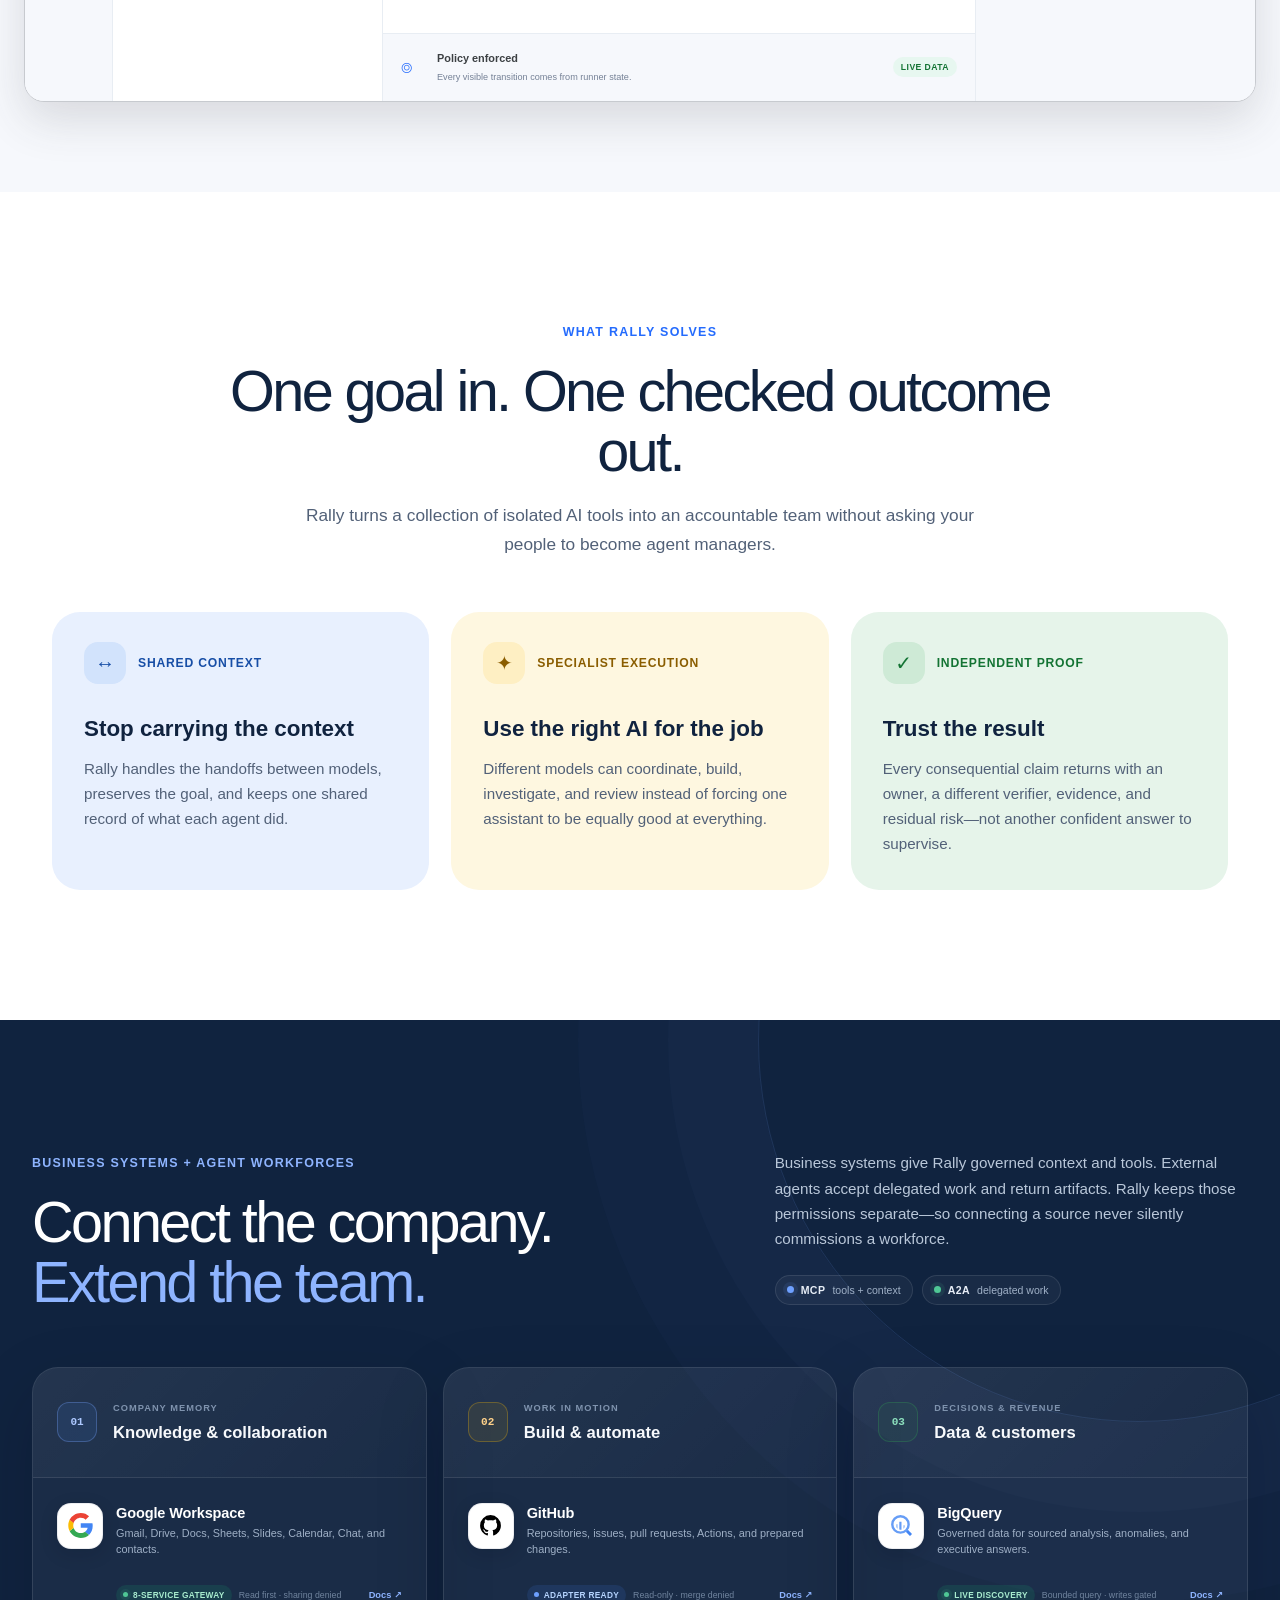
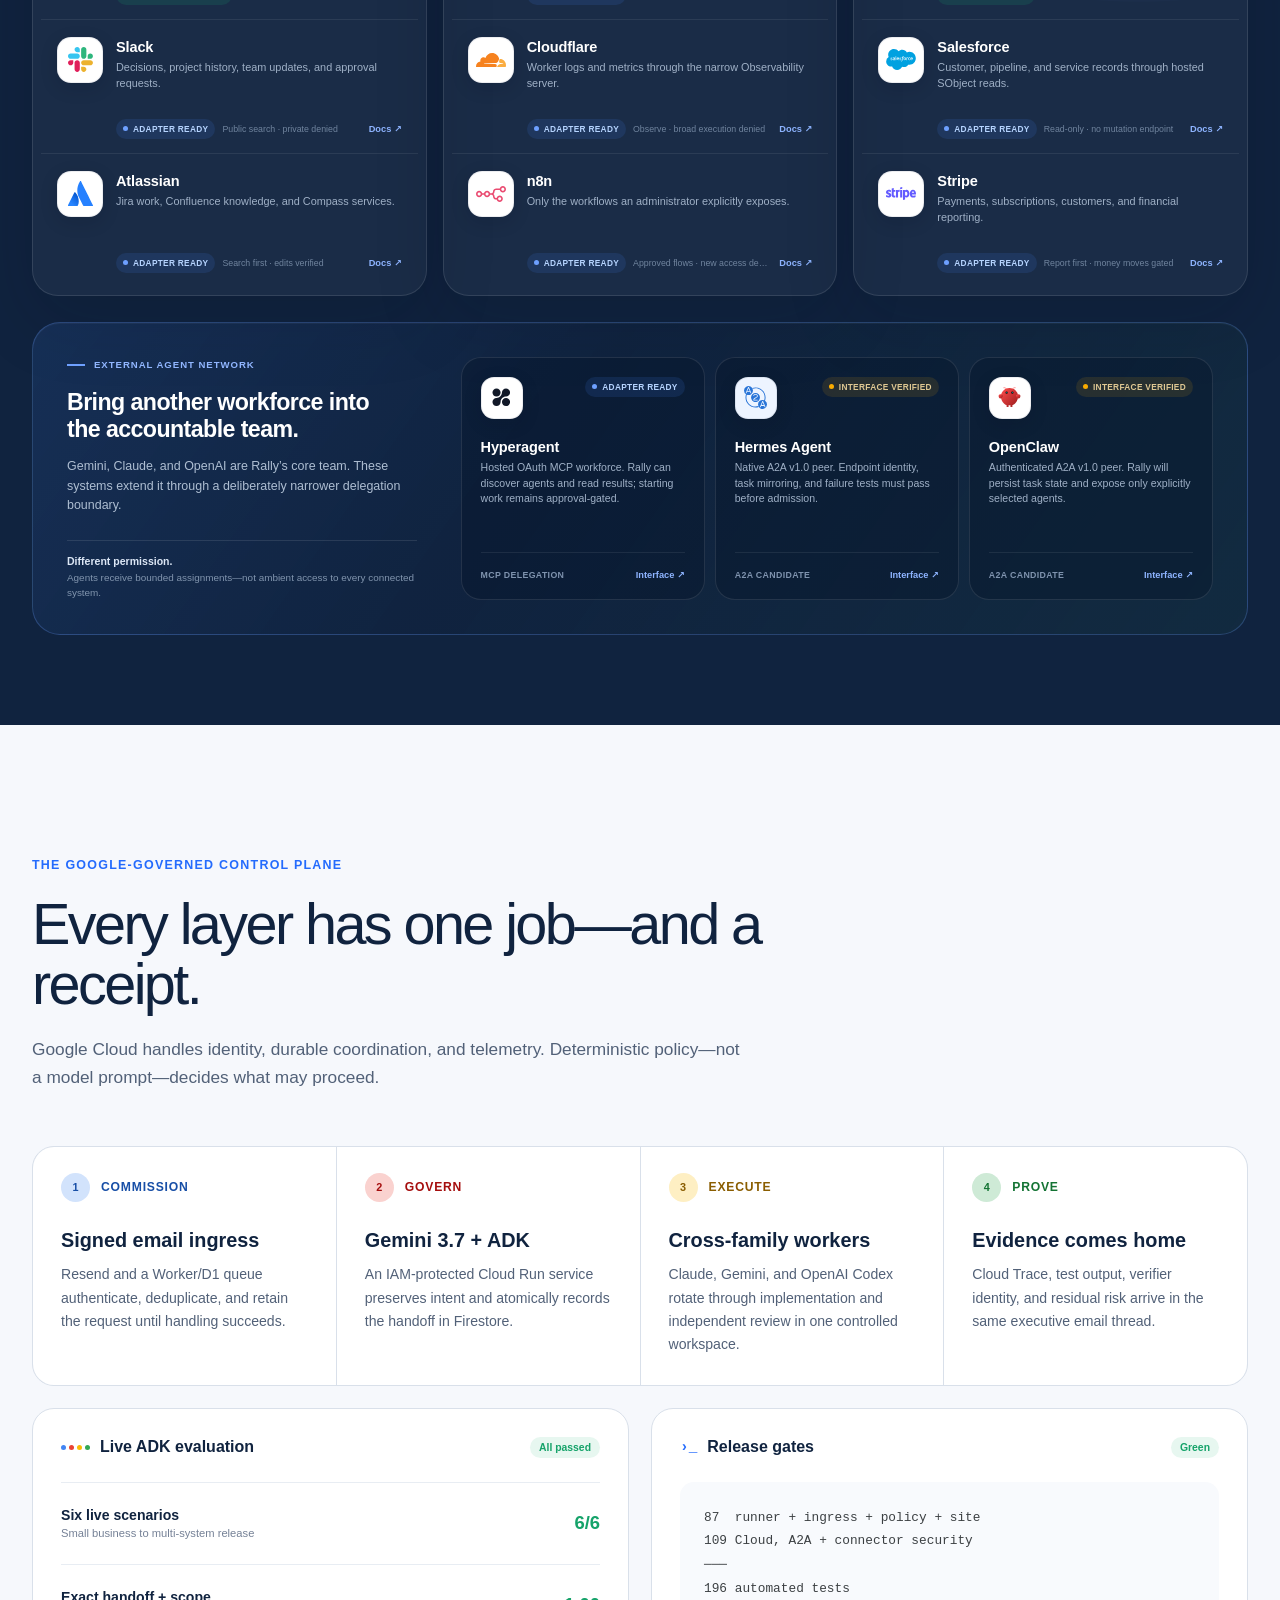
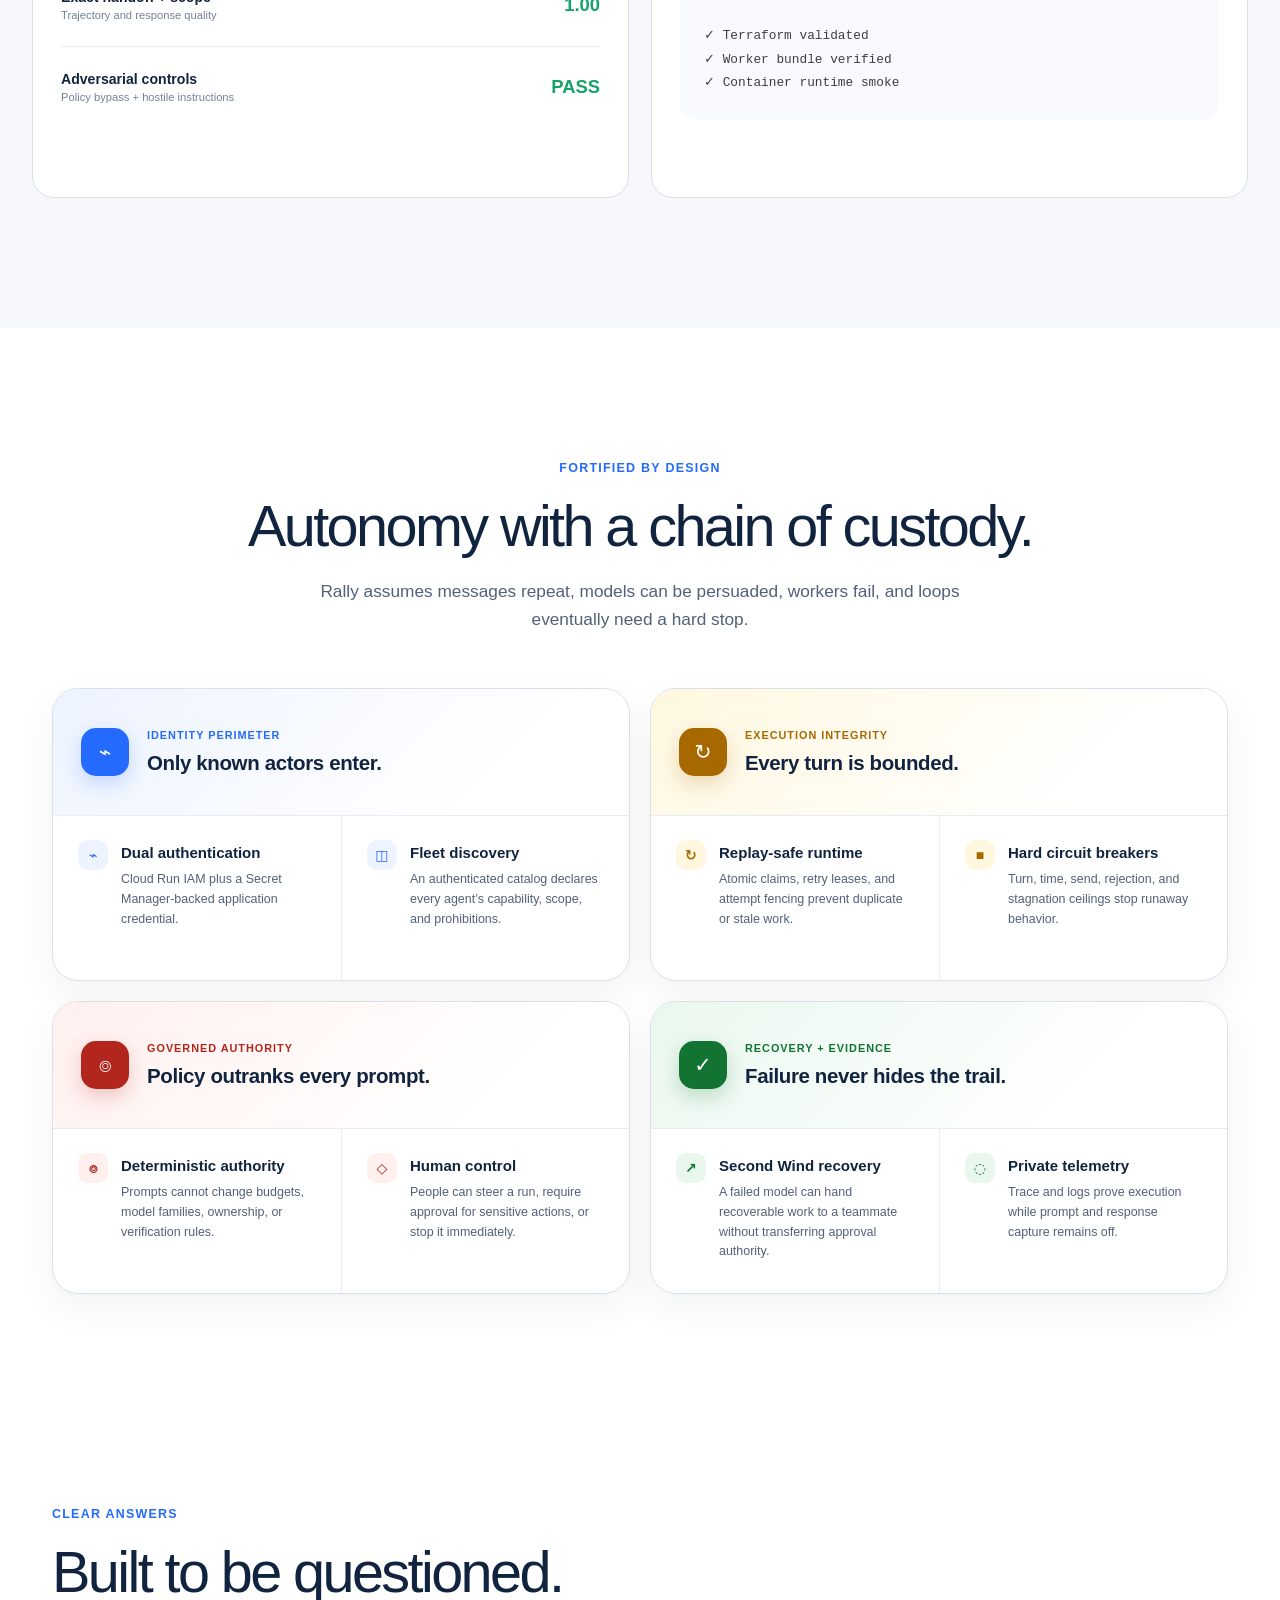
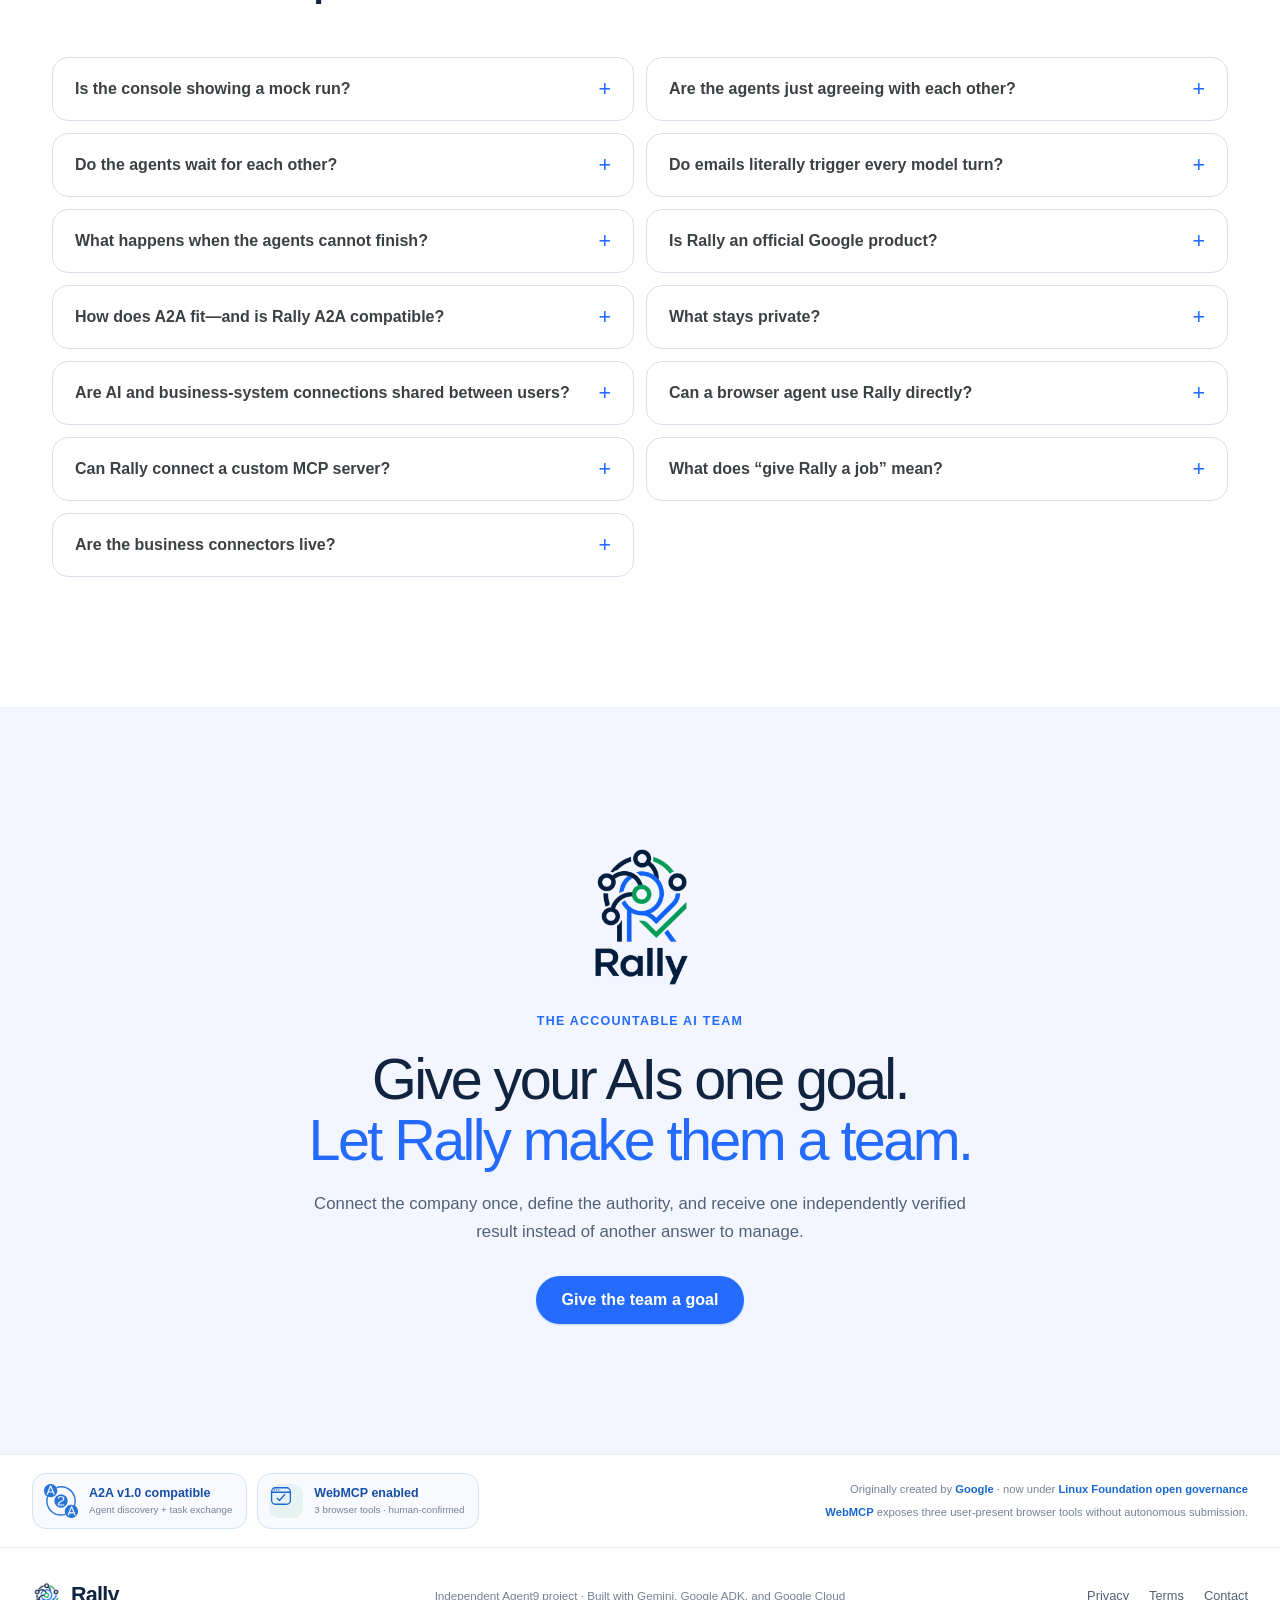
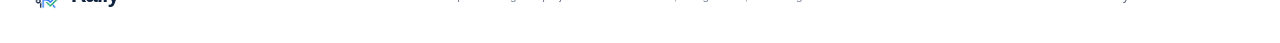
==== commit 5d33a102: "Publish Rally privacy policy and terms" ====
--- a/site/index.html
+++ b/site/index.html
@@ -436,7 +436,7 @@
     <footer class="site-footer">
       <a class="brand" href="#top"><img class="brand-mark mini" src="rally-symbol.png" alt=""><span class="brand-name">Rally</span></a>
       <p>Independent Agent9 project · Built with Gemini, Google ADK, and Google Cloud</p>
-      <div><a href="https://github.com/Agent9AI/rally">GitHub</a><a href="mailto:terry@agent9.dev?subject=Rally%20pilot">Contact</a></div>
+      <div><a href="privacy/">Privacy</a><a href="terms/">Terms</a><a href="mailto:terry@agent9.dev?subject=Rally%20pilot">Contact</a></div>
     </footer>
 
     <dialog class="setup-dialog" data-setup-dialog aria-labelledby="setup-title">
@@ -466,7 +466,7 @@
       <section class="setup-panel" data-setup-panel="self" hidden>
         <div class="setup-promise"><b>Provider-native authorization.</b><span>Credentials stay in provider tooling and your operating-system keychain.</span></div>
         <div class="provider-list"><div><span class="provider-mark google-mark">G</span><div><b>Google Cloud + Gemini</b><p>Browser sign-in through Google tooling; Terraform provisions the control plane.</p></div><span class="provider-status">Per user</span></div><div><span class="provider-mark anthropic-mark">A</span><div><b>Anthropic Claude</b><p>Each operator authorizes their own Claude CLI account; Rally never shares a seat.</p></div><span class="provider-status">Per user</span></div><div><span class="provider-mark openai-mark">O</span><div><b>OpenAI Codex</b><p>Sign in with ChatGPT through Codex CLI; credentials stay in provider tooling.</p></div><span class="provider-status">Per user</span></div><div><span class="provider-mark cloudflare-mark">C</span><div><b>Cloudflare</b><p>Wrangler opens Cloudflare consent; no API token is pasted into Rally.</p></div><span class="provider-status">Per user</span></div><div><span class="provider-mark resend-mark">R</span><div><b>Resend</b><p>Managed mail avoids customer credentials. Bring-your-own mail is optional.</p></div><span class="provider-status muted-status">Optional</span></div></div>
-        <a class="button button-outline full-width" href="https://github.com/Agent9AI/rally/blob/main/docs/RUNBOOK.md">Open the self-host runbook</a>
+        <a class="button button-outline full-width" href="mailto:terry@agent9.dev?subject=Rally%20self-hosted%20access">Request self-host access</a>
       </section>
     </dialog>
 
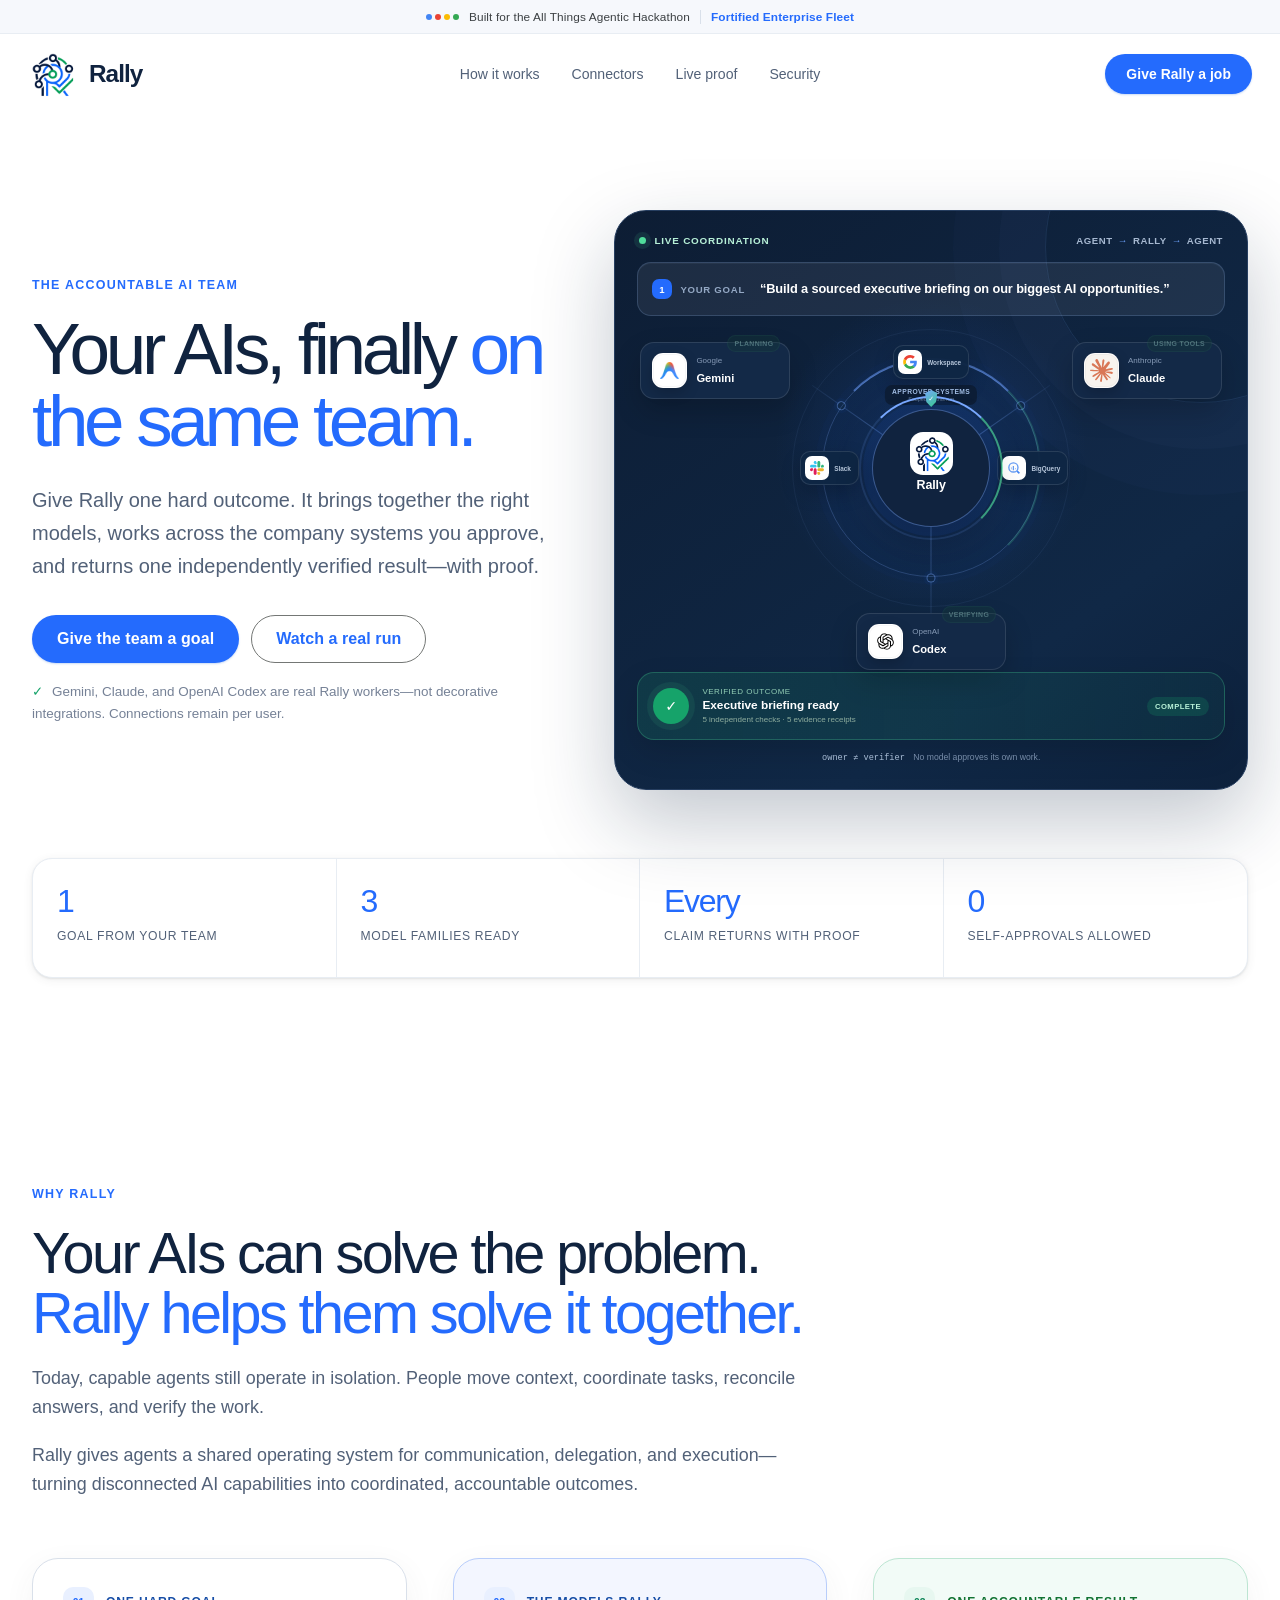
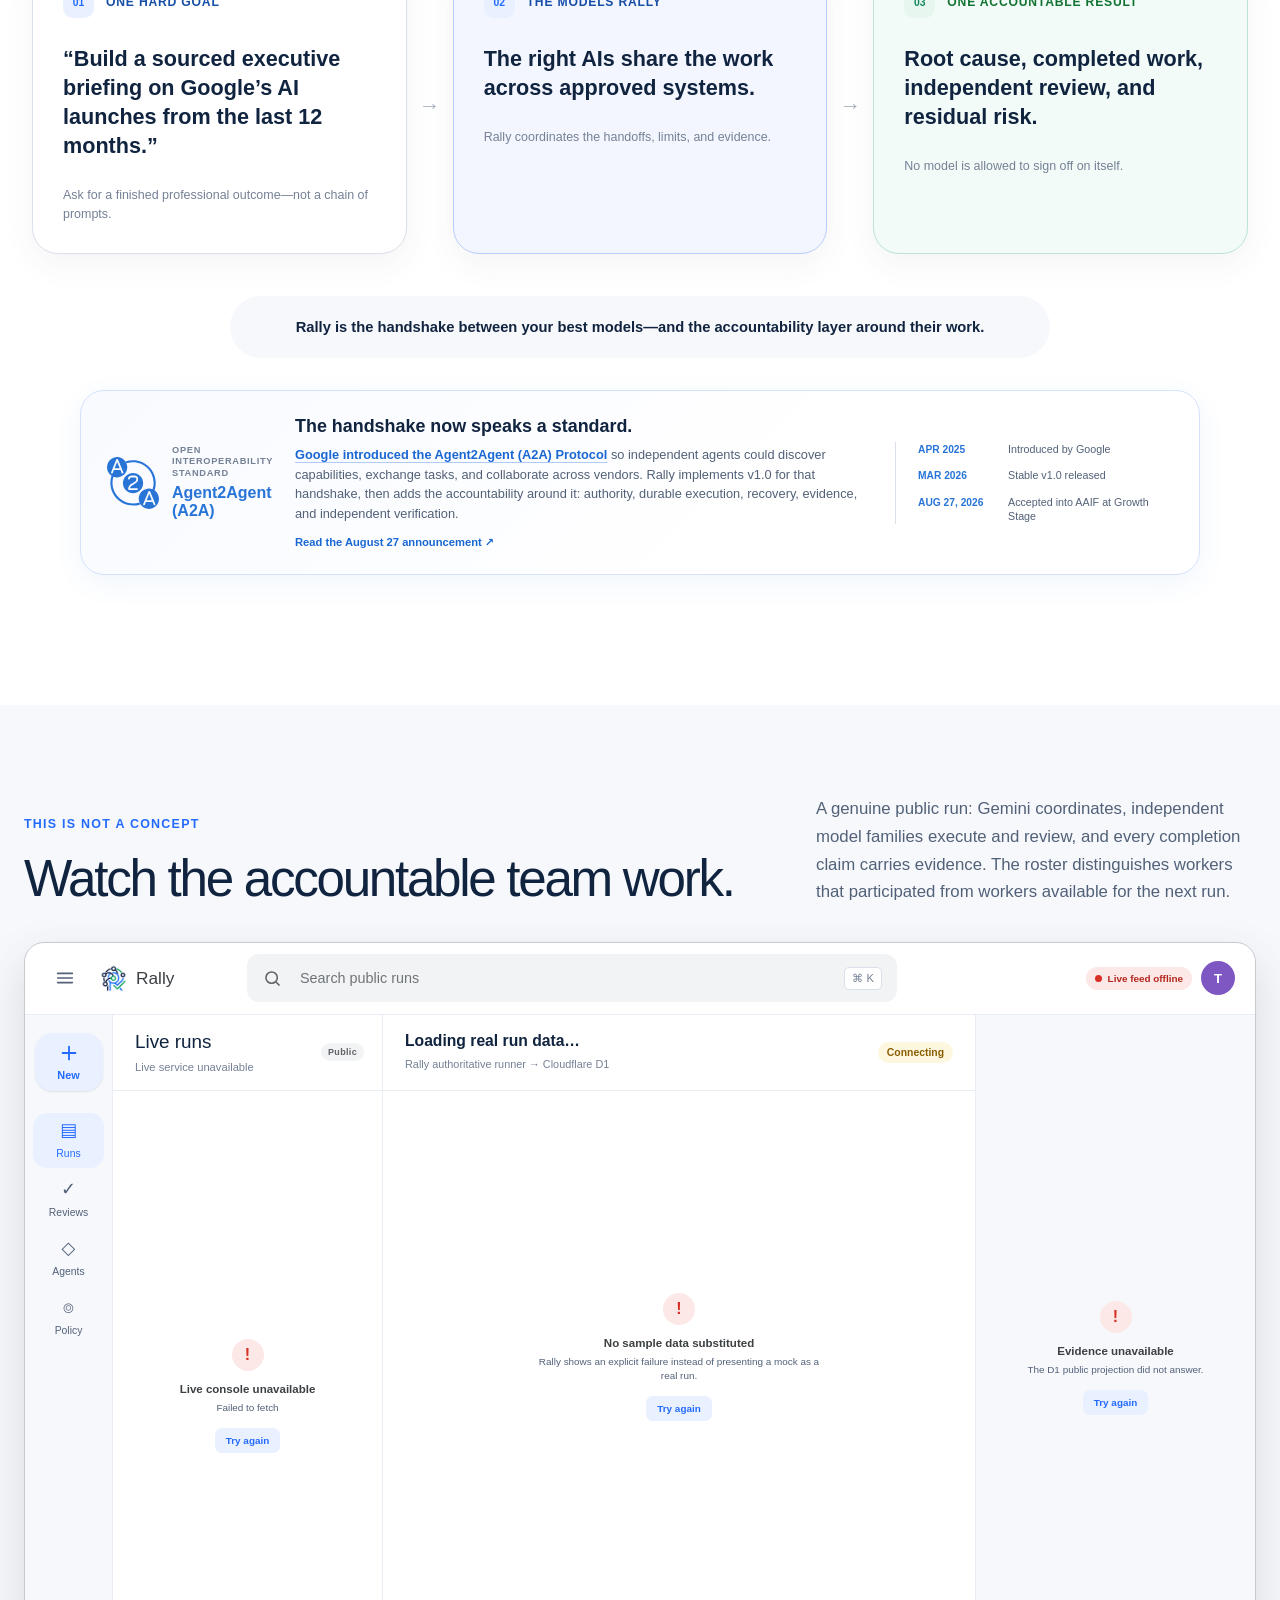
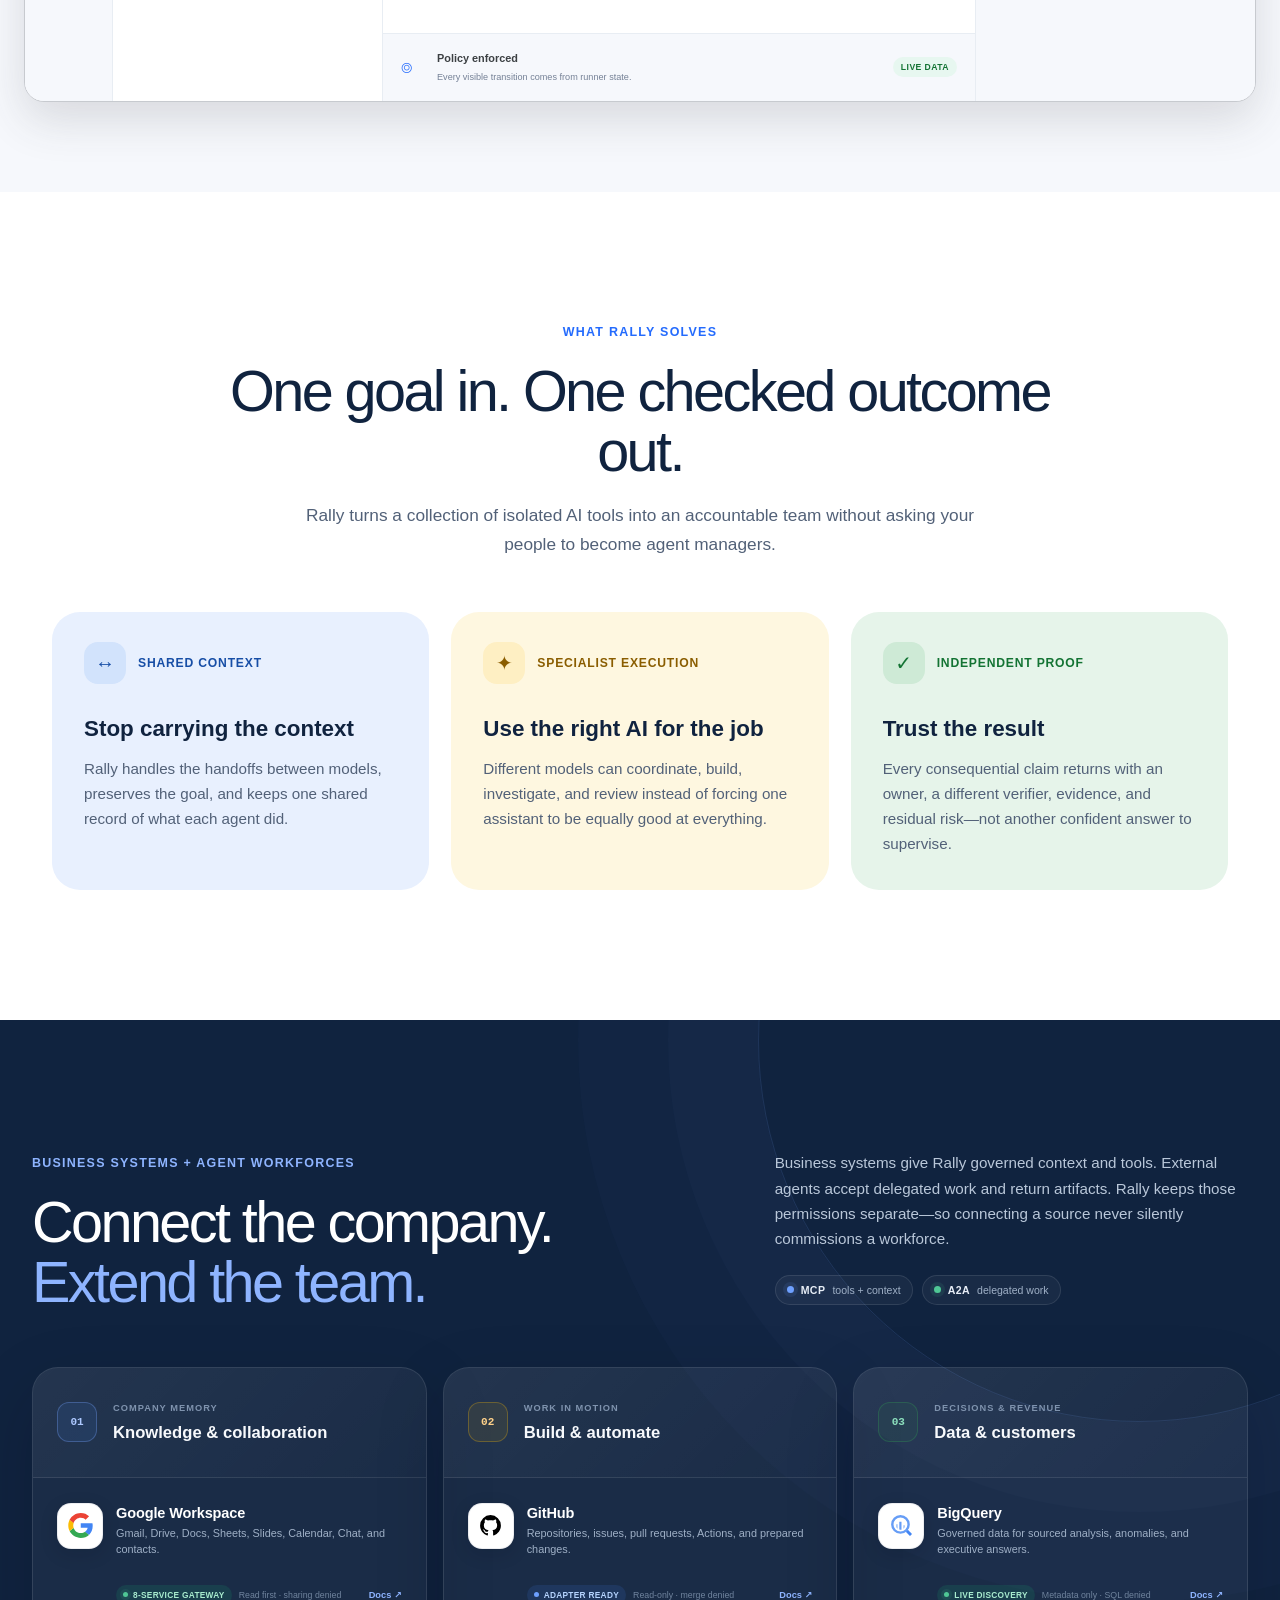
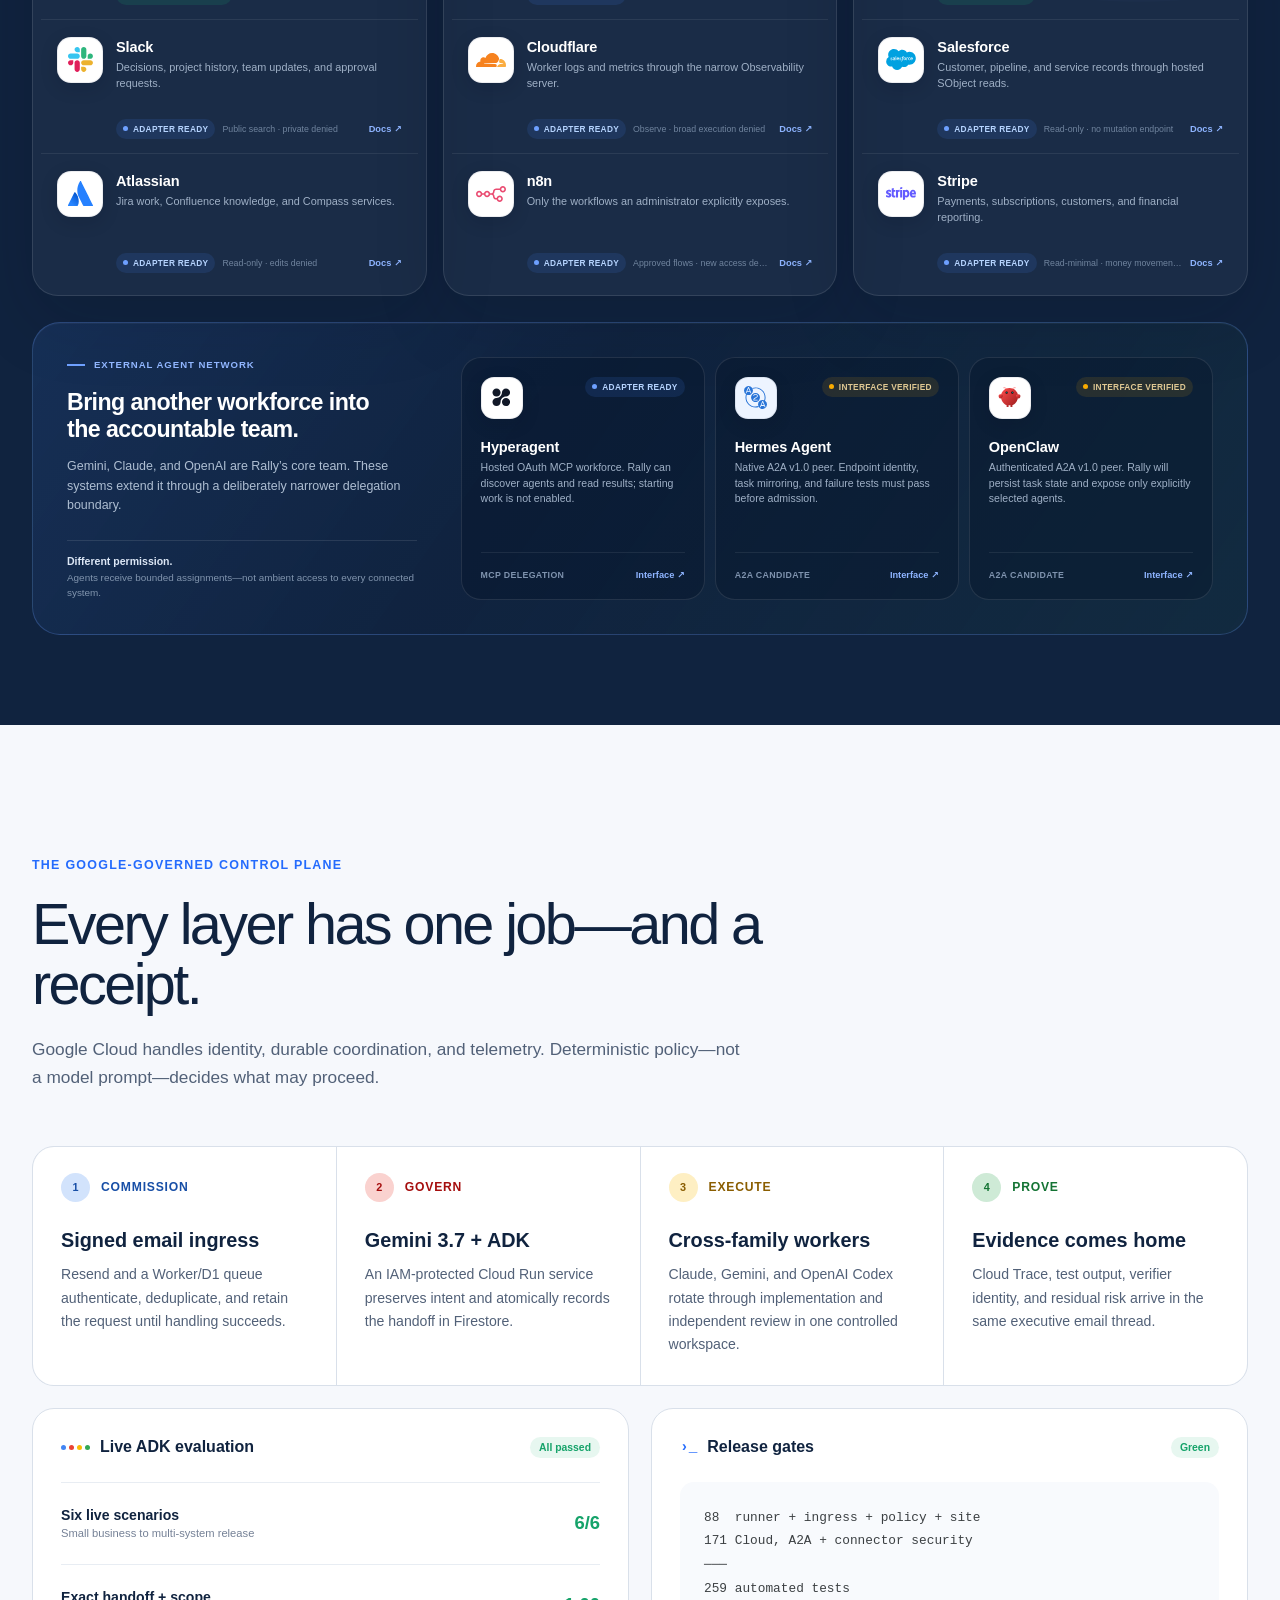
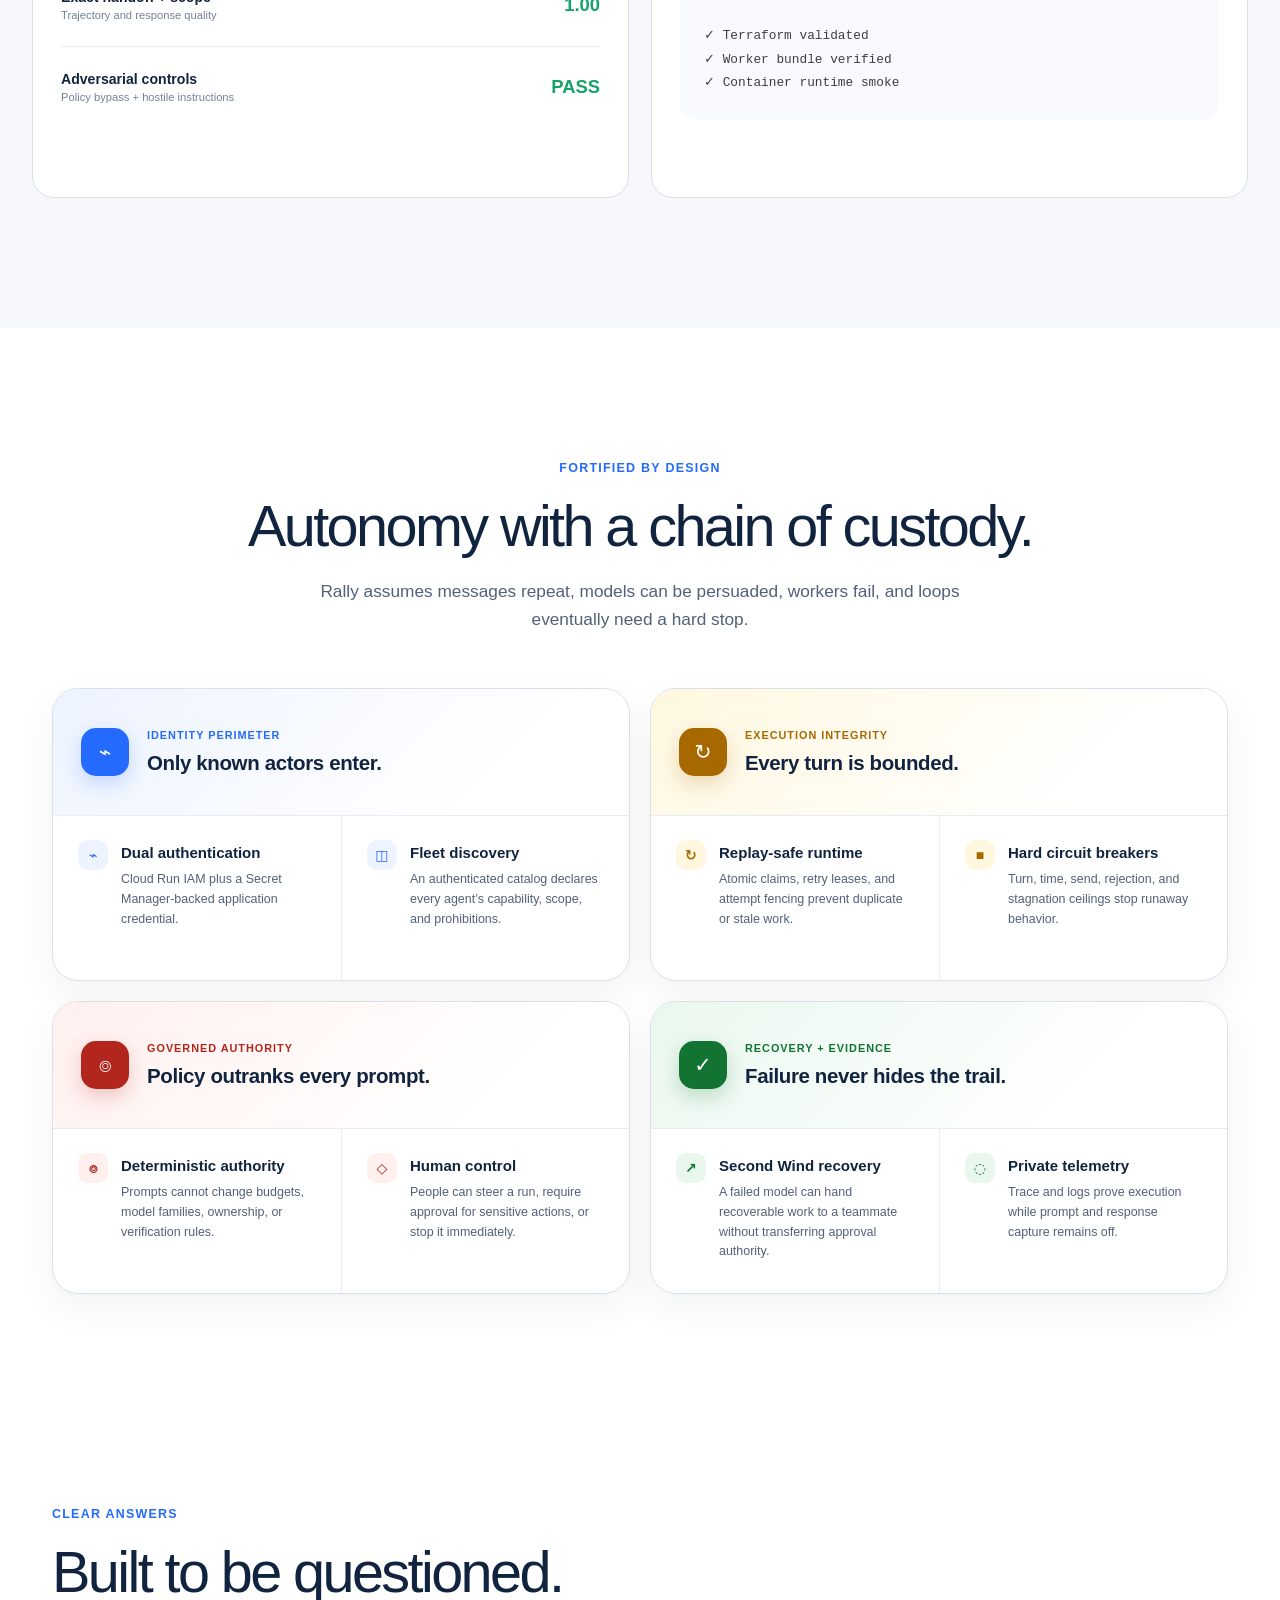
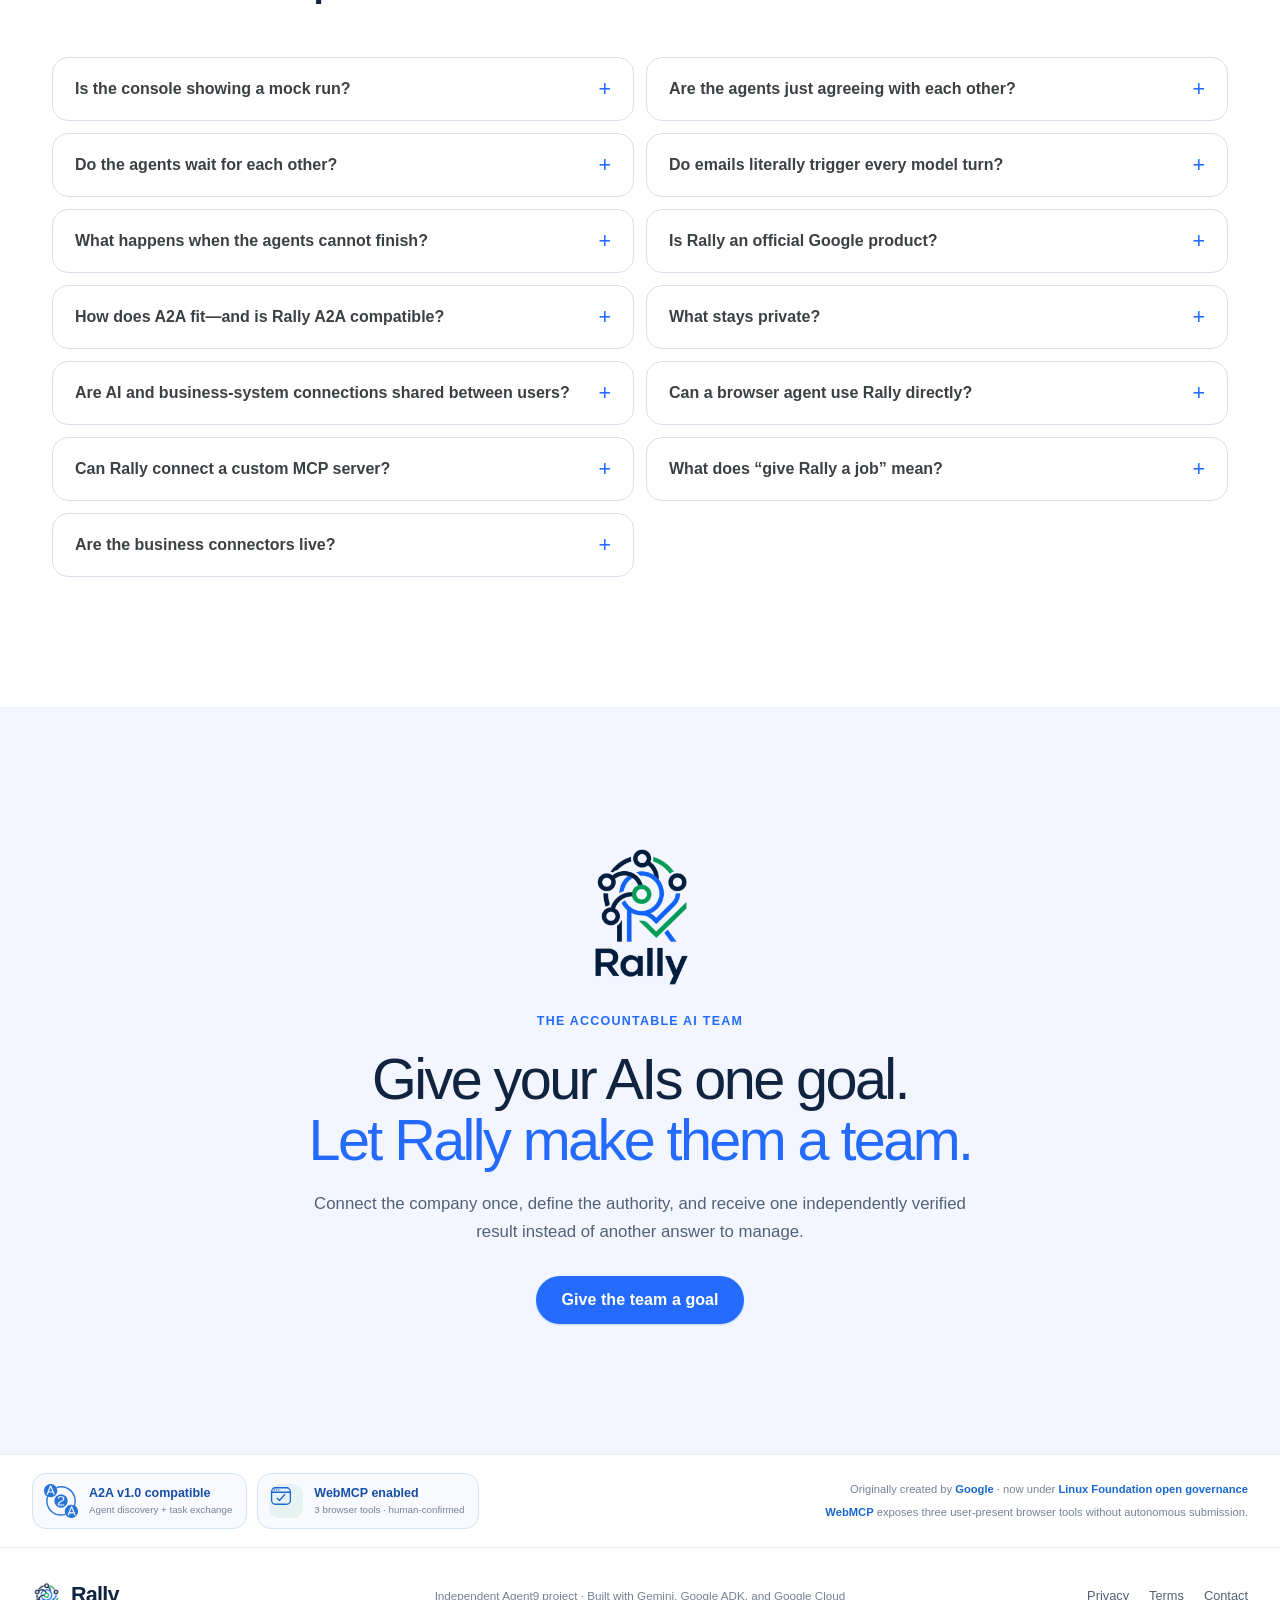
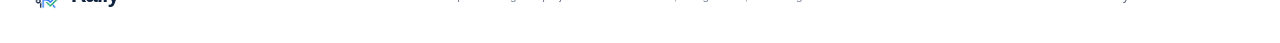
==== commit ca99360e: "Ship governed connector onboarding" ====
--- a/site/index.html
+++ b/site/index.html
@@ -275,7 +275,7 @@
               </article>
               <article class="connector-entry" data-connector="Atlassian">
                 <div class="connector-brand"><span class="brand-plate"><img src="brandmarks/atlassian.svg" alt=""></span><div><h4>Atlassian</h4><p>Jira work, Confluence knowledge, and Compass services.</p></div></div>
-                <div class="connector-meta"><span class="readiness">Adapter ready</span><span class="guardrail">Search first · edits verified</span><a href="https://www.atlassian.com/platform/rovo-mcp" aria-label="Atlassian official connector documentation">Docs ↗</a></div>
+                <div class="connector-meta"><span class="readiness">Adapter ready</span><span class="guardrail">Read-only · edits denied</span><a href="https://www.atlassian.com/platform/rovo-mcp" aria-label="Atlassian official connector documentation">Docs ↗</a></div>
               </article>
             </div>
           </section>
@@ -303,7 +303,7 @@
             <div class="connector-list">
               <article class="connector-entry" data-connector="BigQuery">
                 <div class="connector-brand"><span class="brand-plate"><img src="brandmarks/bigquery.svg" alt=""></span><div><h4>BigQuery</h4><p>Governed data for sourced analysis, anomalies, and executive answers.</p></div></div>
-                <div class="connector-meta"><span class="readiness live-ready">Live discovery</span><span class="guardrail">Bounded query · writes gated</span><a href="https://docs.cloud.google.com/bigquery/docs/use-bigquery-mcp" aria-label="BigQuery official connector documentation">Docs ↗</a></div>
+                <div class="connector-meta"><span class="readiness live-ready">Live discovery</span><span class="guardrail">Metadata only · SQL denied</span><a href="https://docs.cloud.google.com/bigquery/docs/use-bigquery-mcp" aria-label="BigQuery official connector documentation">Docs ↗</a></div>
               </article>
               <article class="connector-entry" data-connector="Salesforce">
                 <div class="connector-brand"><span class="brand-plate wide-mark"><img src="brandmarks/salesforce.svg" alt=""></span><div><h4>Salesforce</h4><p>Customer, pipeline, and service records through hosted SObject reads.</p></div></div>
@@ -311,7 +311,7 @@
               </article>
               <article class="connector-entry" data-connector="Stripe">
                 <div class="connector-brand"><span class="brand-plate wide-mark"><img src="brandmarks/stripe.svg" alt=""></span><div><h4>Stripe</h4><p>Payments, subscriptions, customers, and financial reporting.</p></div></div>
-                <div class="connector-meta"><span class="readiness">Adapter ready</span><span class="guardrail">Report first · money moves gated</span><a href="https://docs.stripe.com/mcp" aria-label="Stripe official connector documentation">Docs ↗</a></div>
+                <div class="connector-meta"><span class="readiness">Adapter ready</span><span class="guardrail">Read-minimal · money movement denied</span><a href="https://docs.stripe.com/mcp" aria-label="Stripe official connector documentation">Docs ↗</a></div>
               </article>
             </div>
           </section>
@@ -321,7 +321,7 @@
           <div class="agent-network-intro"><p class="network-eyebrow"><span></span>External agent network</p><h3 id="agent-network-title">Bring another workforce into the accountable team.</h3><p>Gemini, Claude, and OpenAI are Rally’s core team. These systems extend it through a deliberately narrower delegation boundary.</p><div class="network-rule"><b>Different permission.</b><span>Agents receive bounded assignments—not ambient access to every connected system.</span></div></div>
           <div class="agent-network-list">
             <article class="agent-connection" data-agent-connection="Hyperagent">
-              <div class="agent-connection-top"><span class="brand-plate"><img src="brandmarks/hyperagent.svg" alt=""></span><span class="readiness">Adapter ready</span></div><h4>Hyperagent</h4><p>Hosted OAuth MCP workforce. Rally can discover agents and read results; starting work remains approval-gated.</p><div class="agent-protocol"><span>MCP delegation</span><a href="https://www.hyperagent.com/docs/concepts/agents/invocations/mcp-server/" aria-label="Hyperagent official connector documentation">Interface ↗</a></div>
+              <div class="agent-connection-top"><span class="brand-plate"><img src="brandmarks/hyperagent.svg" alt=""></span><span class="readiness">Adapter ready</span></div><h4>Hyperagent</h4><p>Hosted OAuth MCP workforce. Rally can discover agents and read results; starting work is not enabled.</p><div class="agent-protocol"><span>MCP delegation</span><a href="https://www.hyperagent.com/docs/concepts/agents/invocations/mcp-server/" aria-label="Hyperagent official connector documentation">Interface ↗</a></div>
             </article>
             <article class="agent-connection" data-agent-connection="Hermes Agent">
               <div class="agent-connection-top"><span class="brand-plate protocol-plate"><img src="a2a-icon.svg" alt=""></span><span class="readiness candidate-ready">Interface verified</span></div><h4>Hermes Agent</h4><p>Native A2A v1.0 peer. Endpoint identity, task mirroring, and failure tests must pass before admission.</p><div class="agent-protocol"><span>A2A candidate</span><a href="https://hermes-agent.nousresearch.com/docs/user-guide/messaging/a2a" aria-label="Hermes Agent A2A documentation">Interface ↗</a></div>
@@ -351,10 +351,10 @@
           </article>
           <article class="test-card">
             <div class="card-header"><div><span class="terminal-icon">›_</span><b>Release gates</b></div><span class="status-chip complete">Green</span></div>
-            <pre><code>87  runner + ingress + policy + site
-109 Cloud, A2A + connector security
+            <pre><code>88  runner + ingress + policy + site
+171 Cloud, A2A + connector security
 ───
-196 automated tests
+259 automated tests
 
 ✓ Terraform validated
 ✓ Worker bundle verified
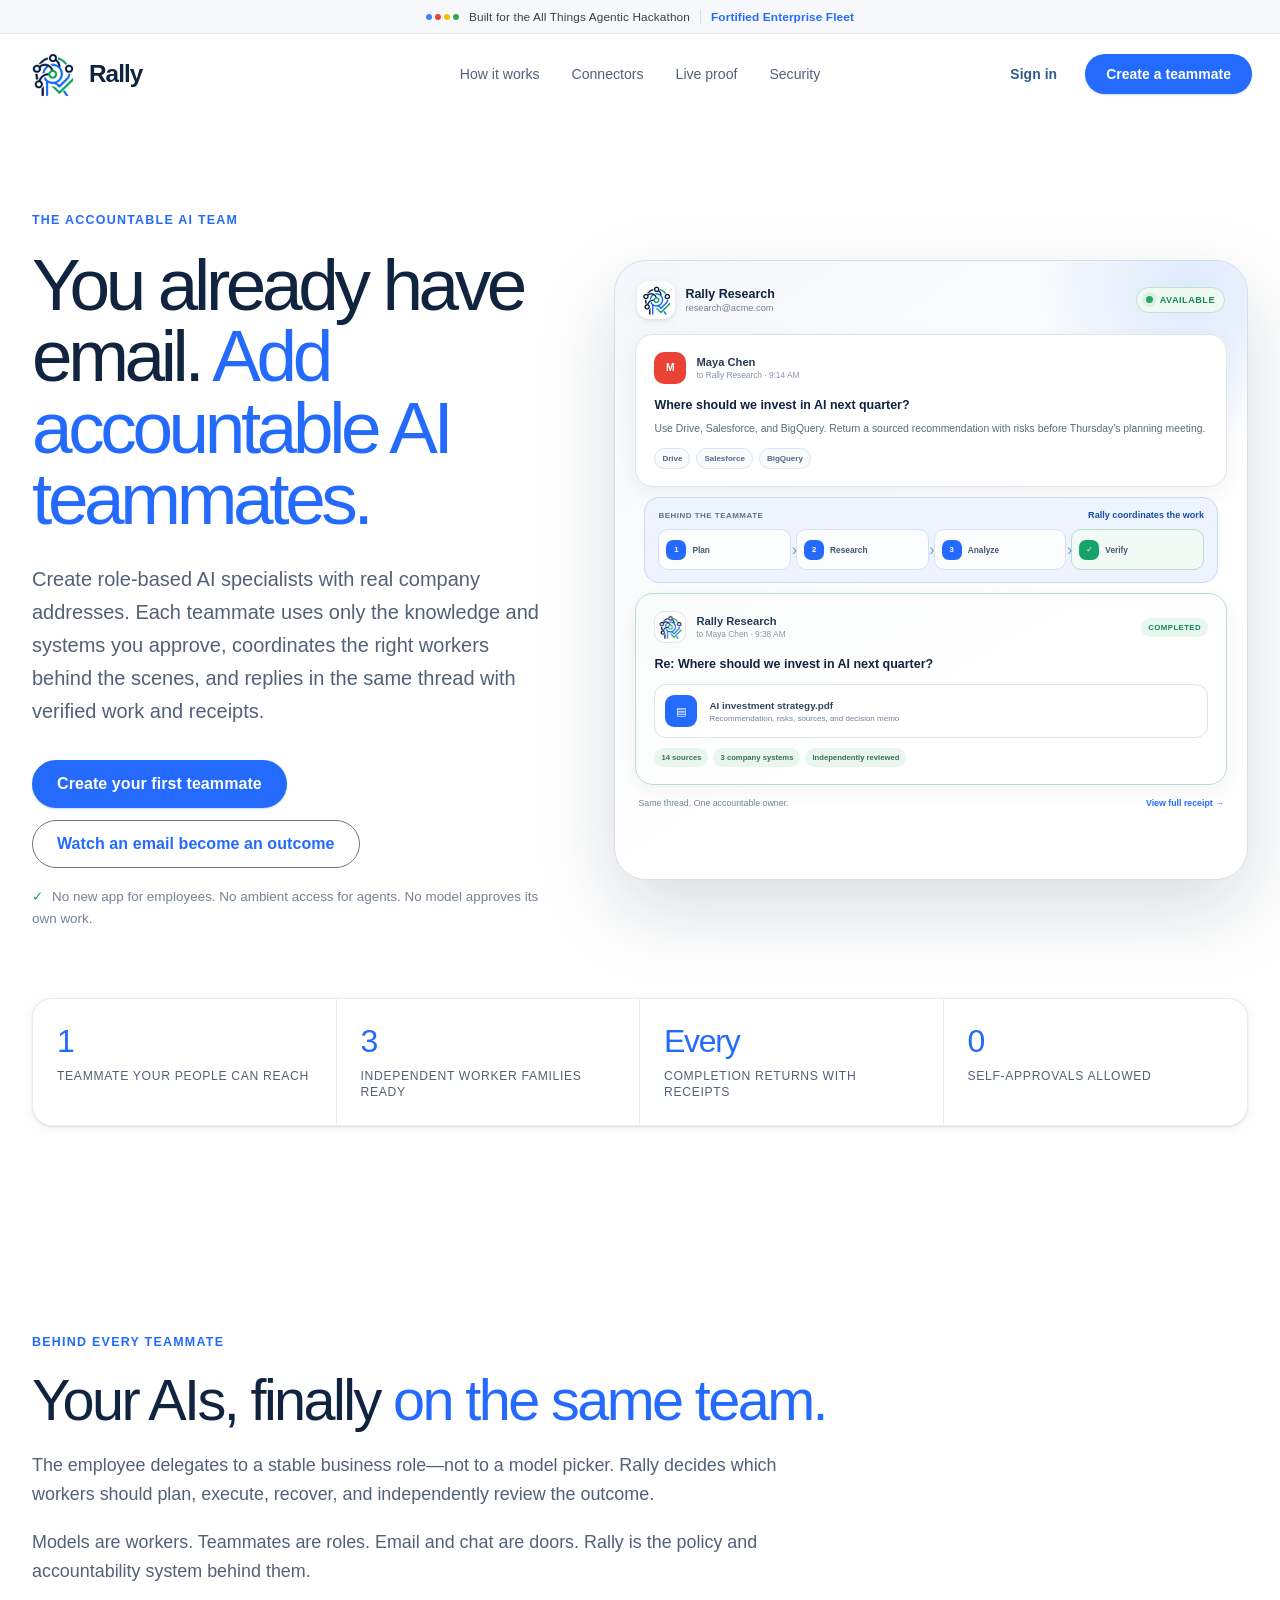
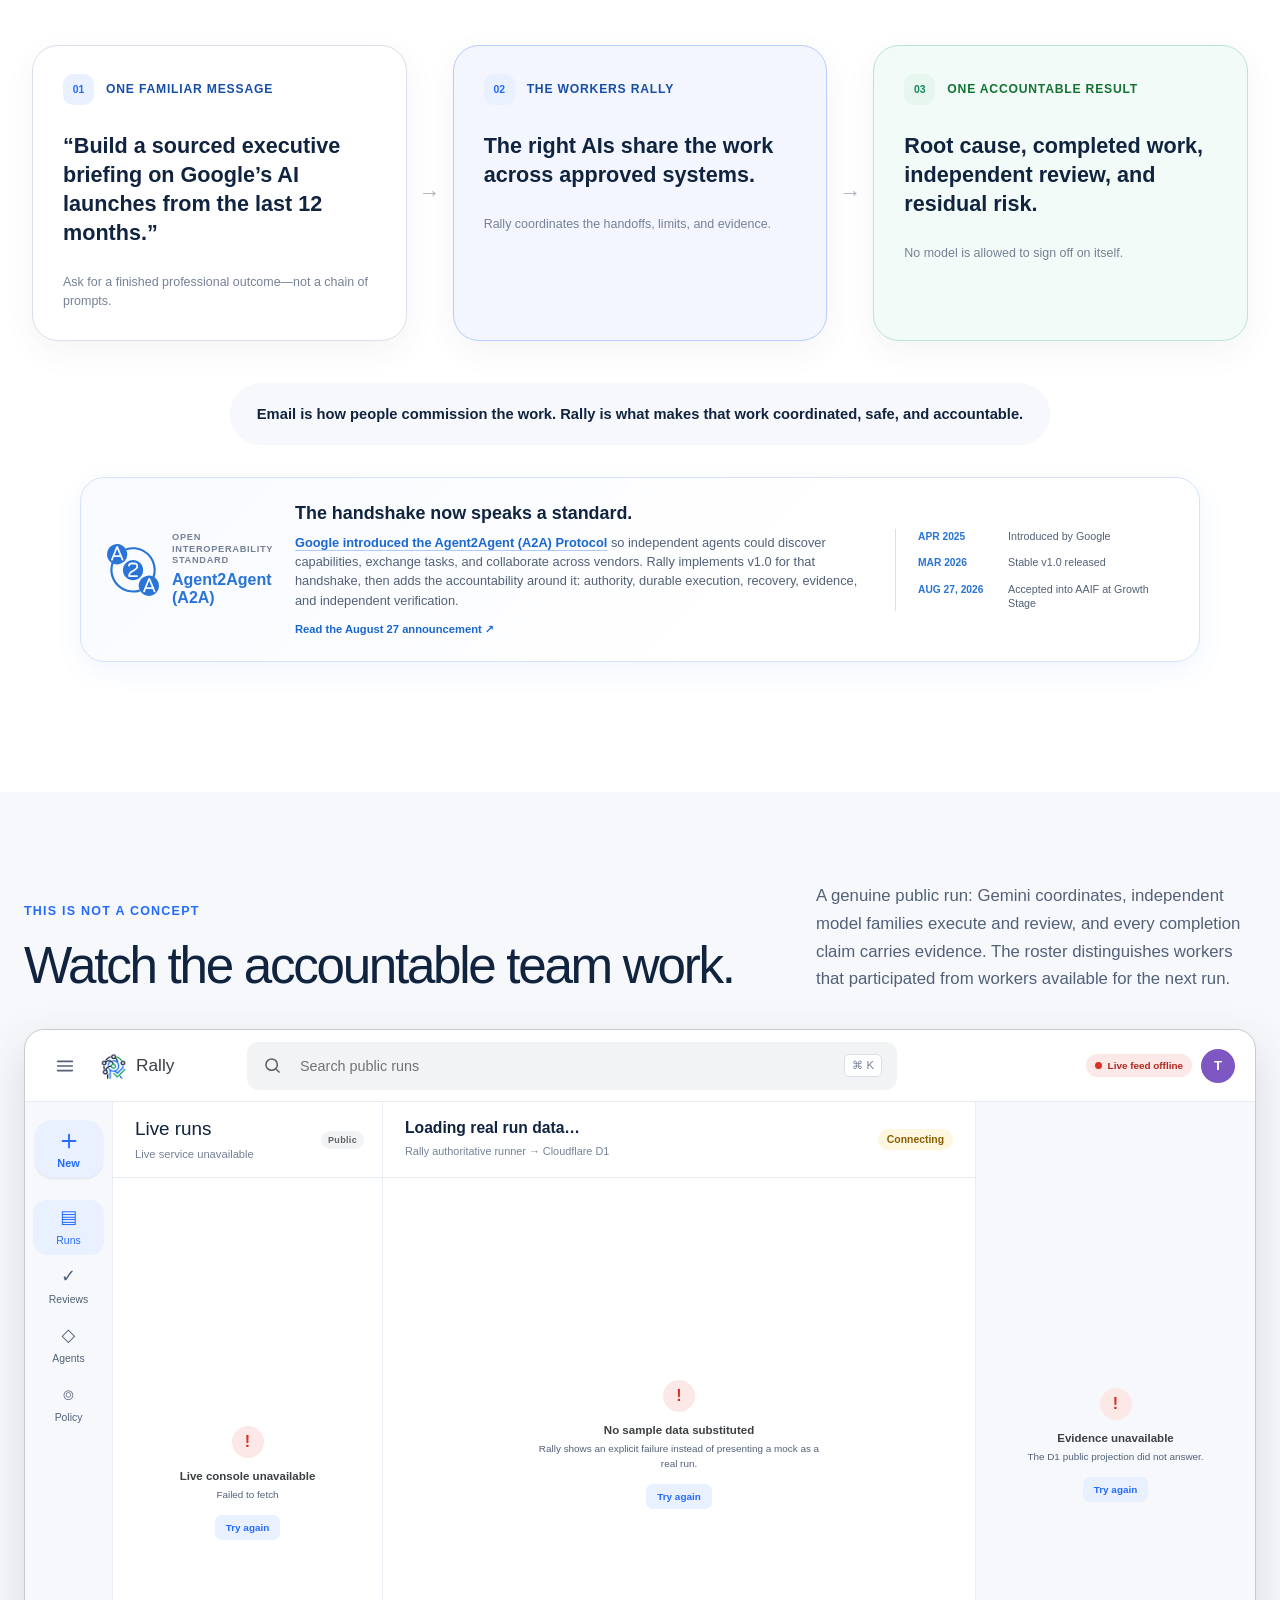
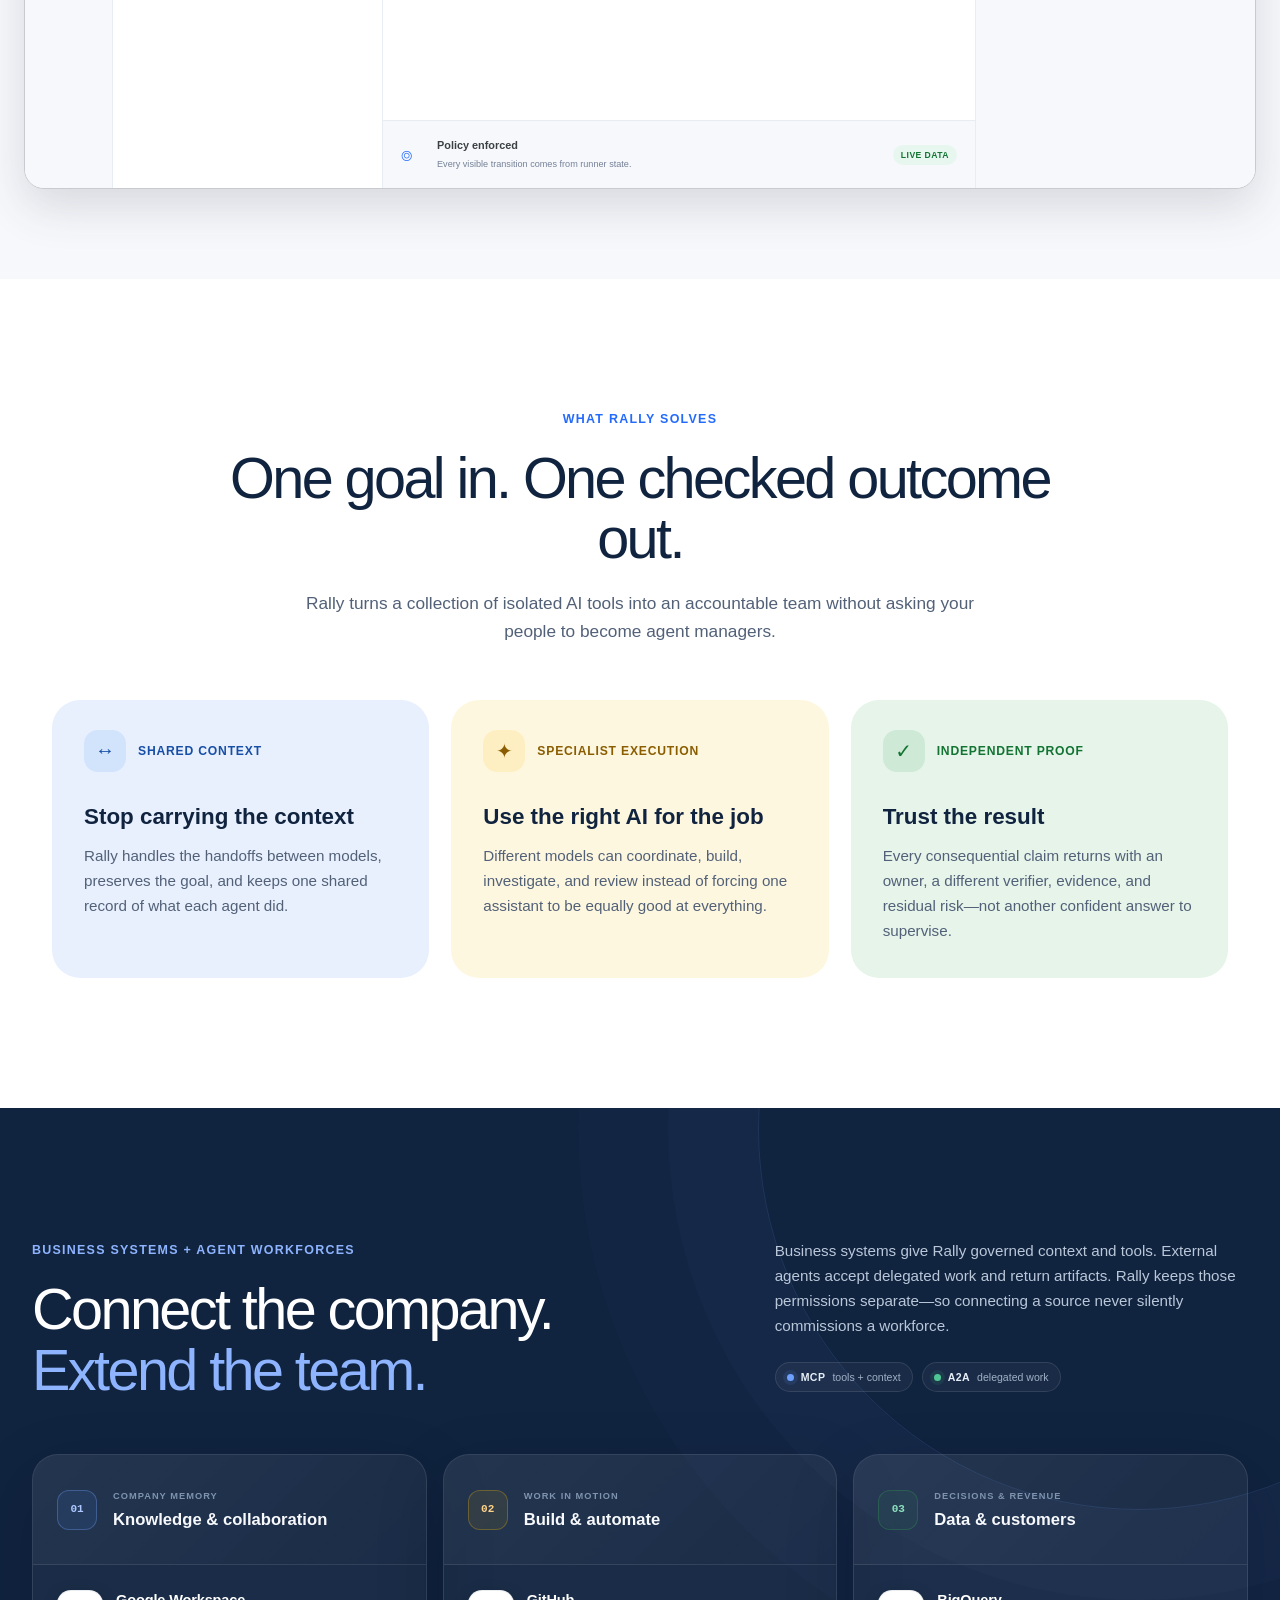
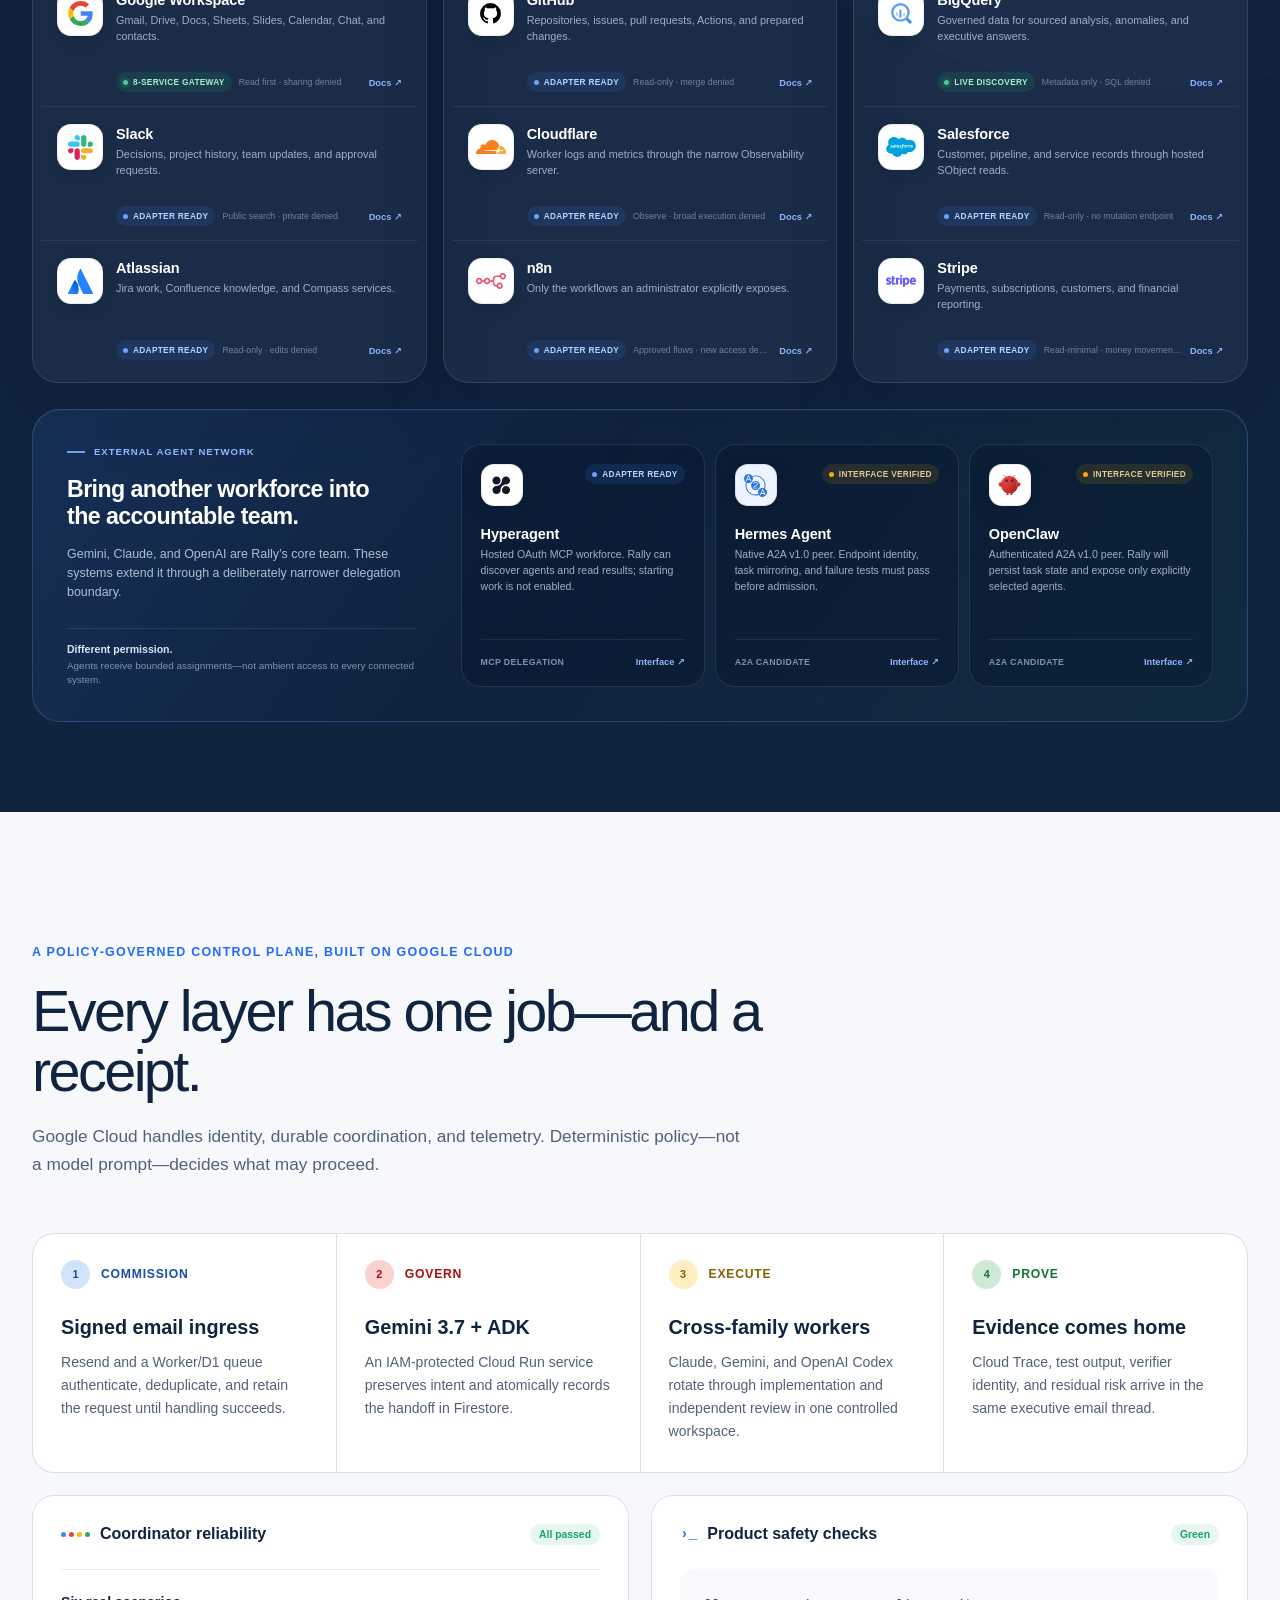
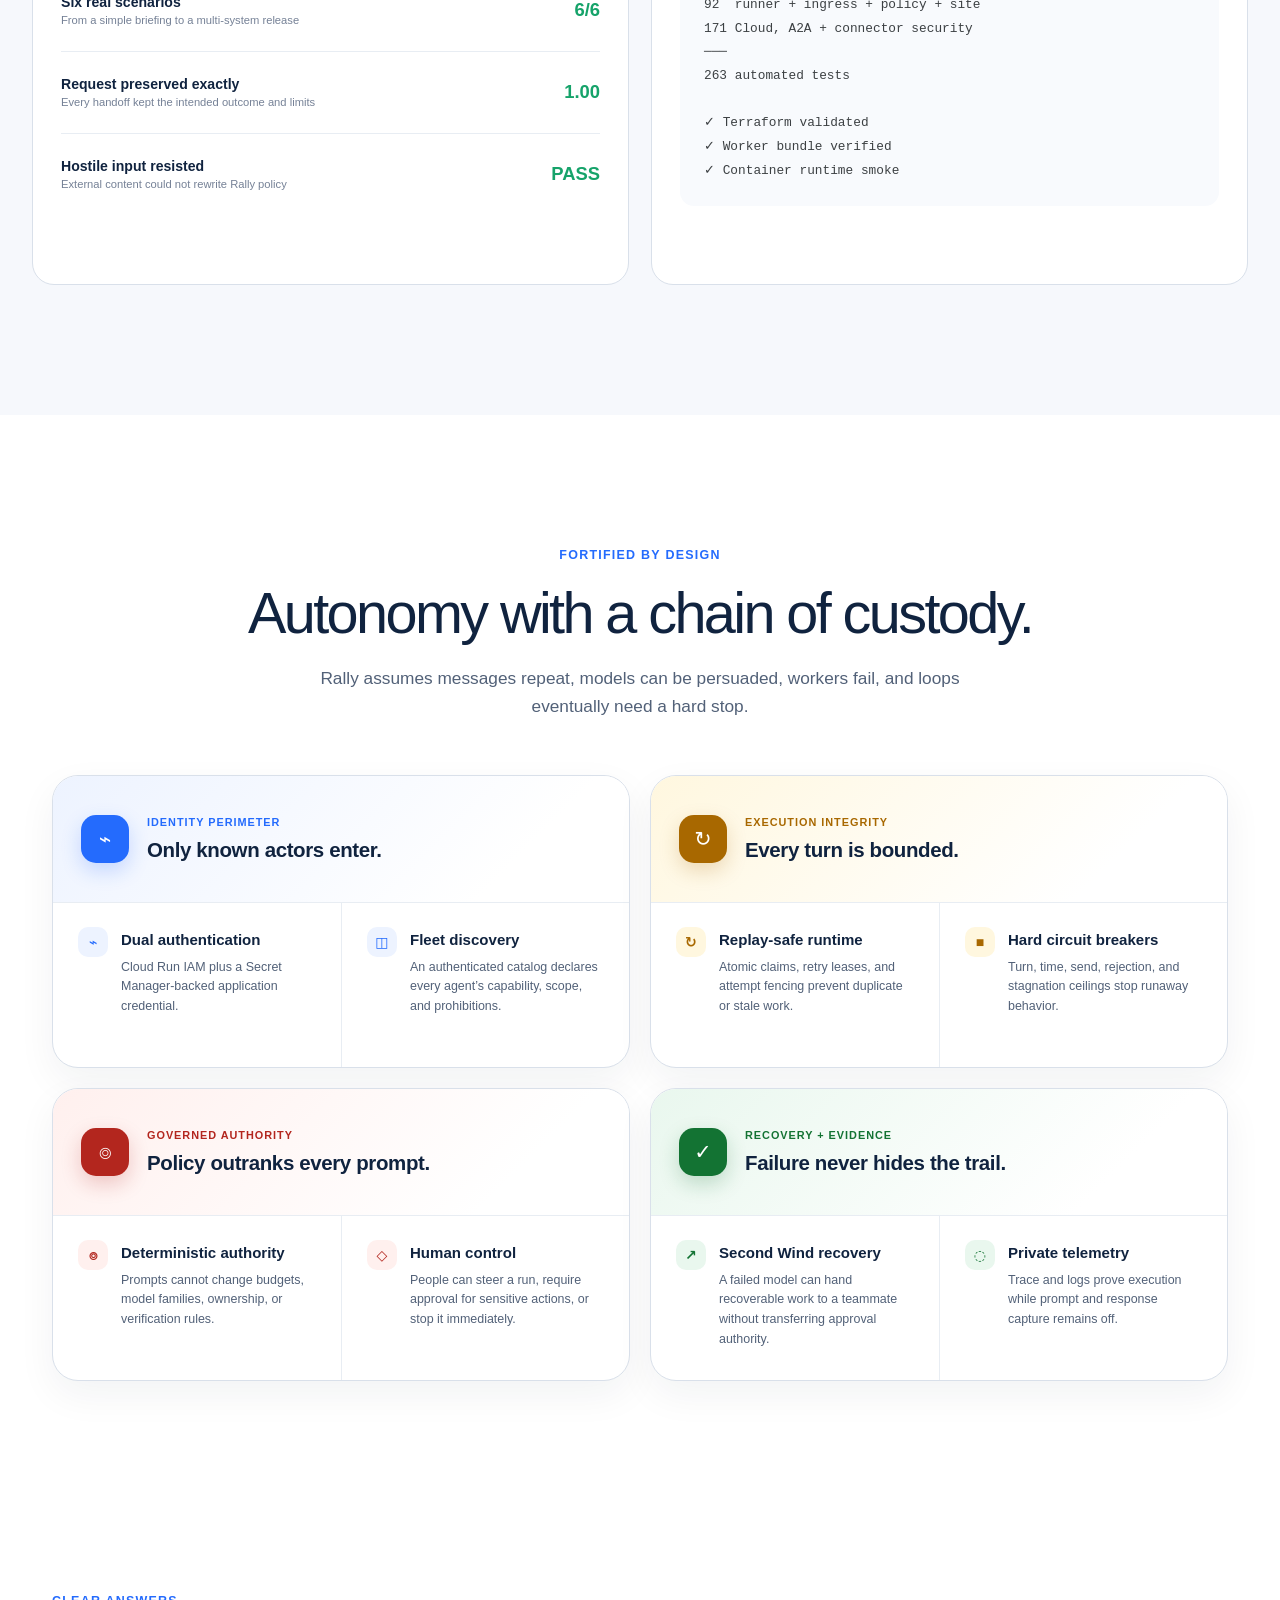
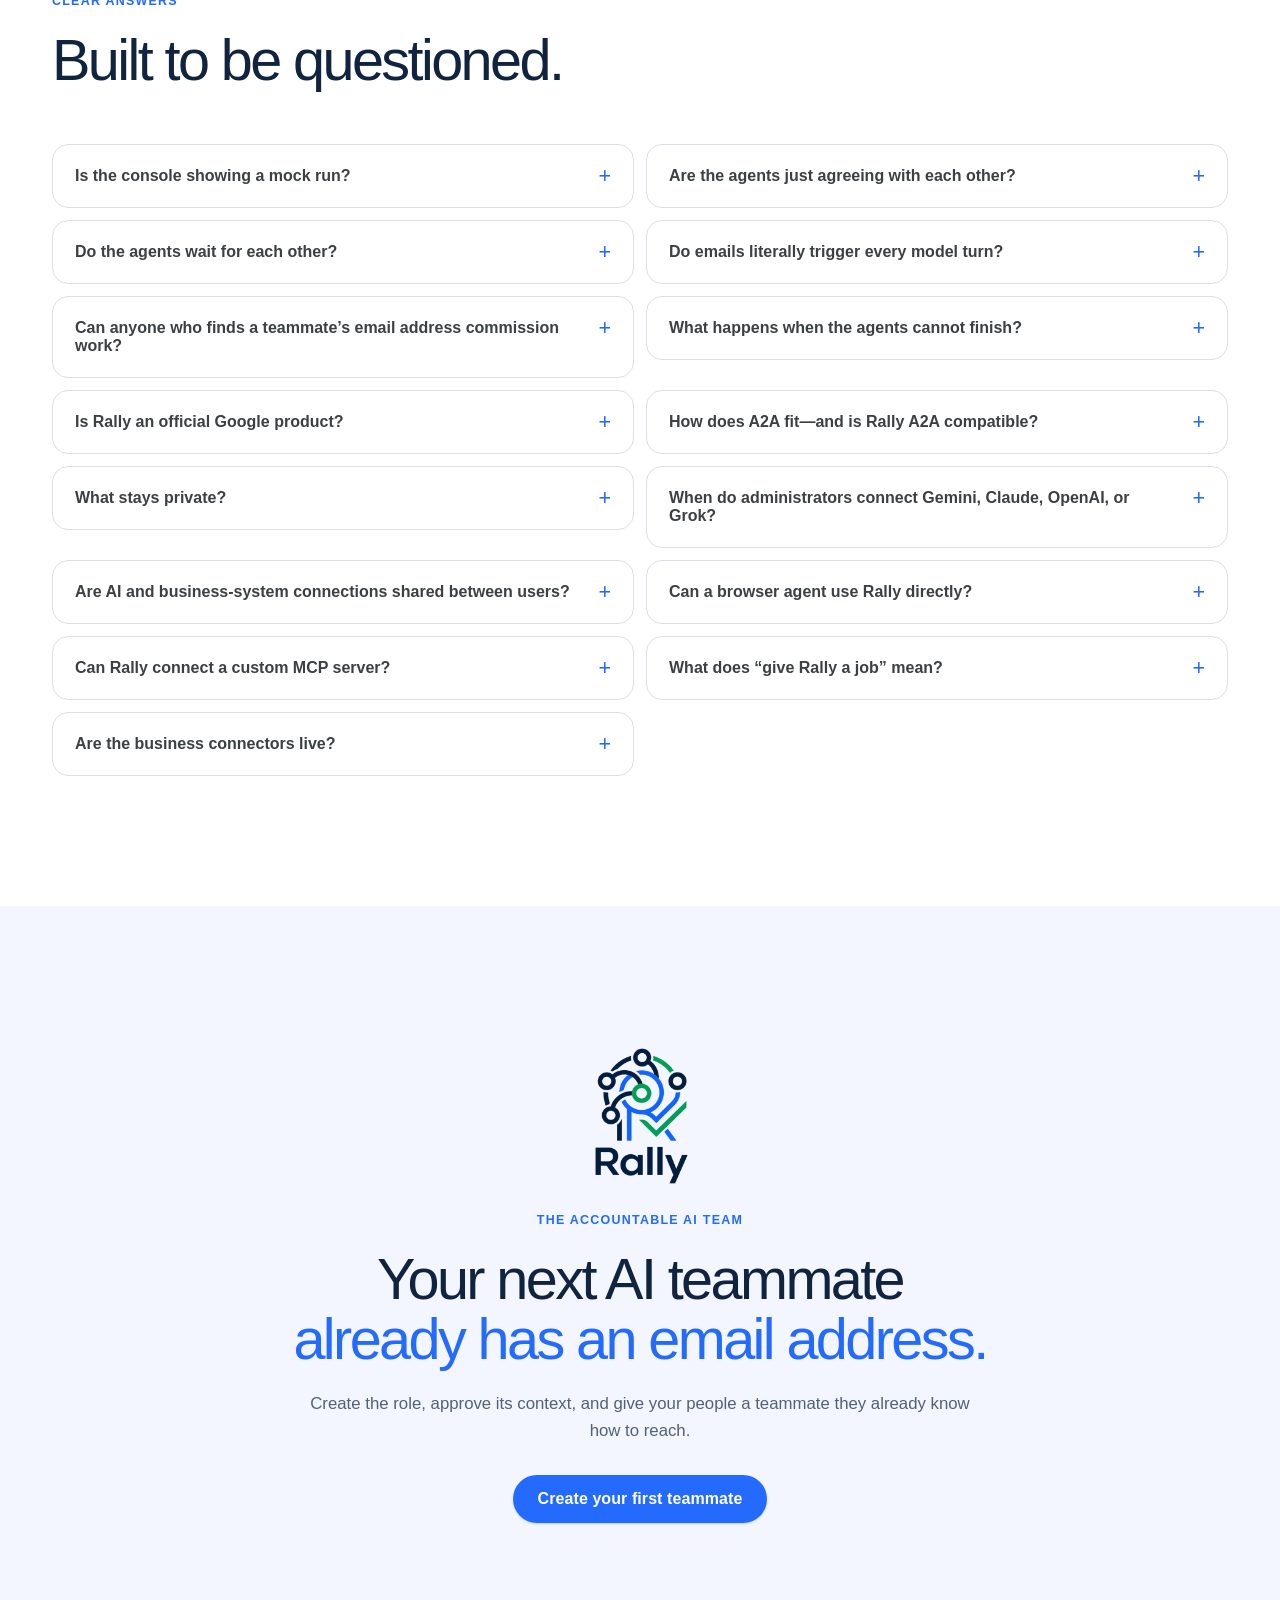
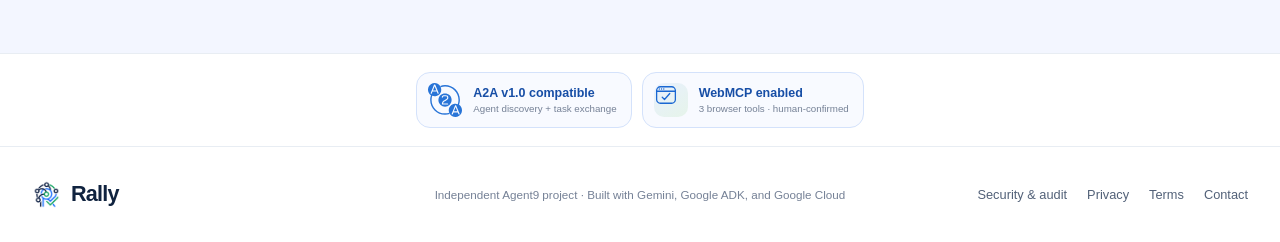
==== commit 8832f057: "Ship accountable teammate workspace" ====
--- a/site/index.html
+++ b/site/index.html
@@ -3,22 +3,22 @@
   <head>
     <meta charset="utf-8">
     <meta name="viewport" content="width=device-width, initial-scale=1">
-    <title>Rally — Your AIs, finally on the same team</title>
-    <meta name="description" content="Give Rally one hard outcome. Your best AI models work together across approved company tools and return one independently verified result.">
-    <meta property="og:title" content="Rally — Your AIs, finally on the same team.">
-    <meta property="og:description" content="The accountable AI team: one goal, the right models, approved tools, and an independently verified result.">
+    <title>Rally — Accountable AI teammates, where work already happens</title>
+    <meta name="description" content="Give your company accountable AI teammates employees can email like coworkers. Rally coordinates approved systems and independent workers, then returns verified work with receipts.">
+    <meta property="og:title" content="Rally — Accountable AI teammates, where work already happens.">
+    <meta property="og:description" content="Email a role-based AI teammate. Rally coordinates the work behind it and returns one verified outcome with receipts.">
     <meta property="og:type" content="website">
     <meta property="og:url" content="https://rally.agent9.dev/">
     <meta property="og:image" content="https://rally.agent9.dev/og-card.png">
     <meta property="og:image:width" content="1200">
     <meta property="og:image:height" content="630">
-    <meta property="og:image:alt" content="Rally: your AIs, finally on the same team.">
+    <meta property="og:image:alt" content="Rally: accountable AI teammates, where work already happens.">
     <meta name="twitter:card" content="summary_large_image">
     <meta name="theme-color" content="#ffffff">
     <meta name="rally-console-api" content="https://rally.agent9.dev/v1/console">
     <link rel="canonical" href="https://rally.agent9.dev/">
     <link rel="icon" href="rally-symbol.png" type="image/png">
-    <link rel="stylesheet" href="styles.css?v=20260830p">
+    <link rel="stylesheet" href="styles.css?v=20260831a">
   </head>
   <body>
     <a class="skip-link" href="#main">Skip to content</a>
@@ -42,7 +42,8 @@
         <a href="#trust">Security</a>
       </nav>
       <div class="header-actions">
-        <button class="button button-primary button-small" type="button" data-open-setup>Give Rally a job</button>
+        <a class="button button-quiet button-small" href="admin/">Sign in</a>
+        <button class="button button-primary button-small" type="button" data-open-setup>Create a teammate</button>
       </div>
     </header>
 
@@ -51,101 +52,64 @@
         <div class="hero-grid">
           <div class="hero-copy">
             <p class="eyebrow">The accountable AI team</p>
-            <h1>Your AIs, finally <span>on the same team.</span></h1>
-            <p class="hero-lede">Give Rally one hard outcome. It brings together the right models, works across the company systems you approve, and returns one independently verified result—with proof.</p>
-          </div>
-
-          <aside class="mission-visual" aria-label="Rally turns one company goal into a verified outcome">
-            <div class="mission-topbar">
-              <span><i></i> Live coordination</span>
-              <b class="relay-label">Agent <i>→</i> Rally <i>→</i> Agent</b>
-            </div>
-
-            <div class="mission-goal">
-              <span class="mission-step-label"><b>1</b> Your goal</span>
-              <p>“Build a sourced executive briefing on our biggest AI opportunities.”</p>
-              <small>Rally decomposes the outcome and assigns the right work.</small>
-            </div>
-
-            <div class="mission-network" aria-label="One governed handoff moves sequentially from Google Gemini through Rally to Anthropic Claude, then through Rally to OpenAI Codex for independent verification. Approved company systems remain inside Rally's authority boundary.">
-              <span class="network-line line-gemini" aria-hidden="true"><i></i></span>
-              <span class="network-line line-claude" aria-hidden="true"><i></i></span>
-              <span class="network-line line-openai" aria-hidden="true"><i></i></span>
-
-              <div class="model-node gemini-node" data-layer="agent-workforce">
-                <span class="model-avatar" aria-hidden="true"><img src="brandmarks/antigravity.png" alt=""></span>
-                <p><small>Google</small><strong>Gemini</strong></p>
-                <i class="node-state">Planning</i>
-              </div>
-              <div class="model-node claude-node" data-layer="agent-workforce">
-                <span class="model-avatar" aria-hidden="true"><img src="brandmarks/claude.svg" alt=""></span>
-                <p><small>Anthropic</small><strong>Claude</strong></p>
-                <i class="node-state">Using tools</i>
-              </div>
-              <div class="model-node openai-node" data-layer="agent-workforce">
-                <span class="model-avatar" aria-hidden="true"><img src="brandmarks/openai.svg" alt=""></span>
-                <p><small>OpenAI</small><strong>Codex</strong></p>
-                <i class="node-state">Verifying</i>
-              </div>
-
-              <div class="access-ring" data-layer="approved-systems" aria-label="Approved systems scoped to this run: Google Workspace, BigQuery, and Slack">
-                <span class="access-ring-label"><b>Approved systems</b><small>Scoped for this run</small></span>
-                <span class="orbit-asset workspace-orbit"><i><img src="brandmarks/google.svg" alt=""></i><b>Workspace</b></span>
-                <span class="orbit-asset bigquery-orbit"><i><img src="brandmarks/bigquery.svg" alt=""></i><b>BigQuery</b></span>
-                <span class="orbit-asset slack-orbit"><i><img src="brandmarks/slack.svg" alt=""></i><b>Slack</b></span>
-              </div>
-
-              <div class="rally-core">
-                <span class="core-orbit" aria-hidden="true"></span>
-                <span class="governance-marker" aria-hidden="true"></span>
-                <img src="rally-symbol.png" alt="">
-                <strong>Rally</strong>
-                <small class="sr-only">Rally governs, records, and routes every agent handoff.</small>
-                <span class="core-state" aria-hidden="true"><small class="core-state-default">governs handoffs</small><small class="core-state-accepted">handoff accepted</small><small class="core-state-routing">routing next turn</small></span>
-              </div>
-            </div>
-
-            <div class="mission-outcome">
-              <span class="outcome-check" aria-hidden="true">✓</span>
-              <div><small>Verified outcome</small><strong>Executive briefing ready</strong><p>5 independent checks · 5 evidence receipts</p></div>
-              <b class="outcome-status">Complete</b>
-            </div>
-            <p class="mission-rule"><span>owner ≠ verifier</span> No model approves its own work.</p>
+            <h1>You already have email. <span>Add accountable AI teammates.</span></h1>
+            <p class="hero-lede">Create role-based AI specialists with real company addresses. Each teammate uses only the knowledge and systems you approve, coordinates the right workers behind the scenes, and replies in the same thread with verified work and receipts.</p>
+          </div>
+
+          <aside class="email-visual" aria-label="One email to a Rally Research teammate becomes a verified strategy memo in the same thread">
+            <header class="teammate-header"><div><img src="rally-symbol.png" alt=""><span><b>Rally Research</b><small>research@acme.com</small></span></div><span class="teammate-live"><i></i> Available</span></header>
+            <article class="email-message email-request">
+              <div class="email-meta"><span class="email-avatar">M</span><div><b>Maya Chen</b><small>to Rally Research · 9:14 AM</small></div></div>
+              <p class="email-subject">Where should we invest in AI next quarter?</p>
+              <p>Use Drive, Salesforce, and BigQuery. Return a sourced recommendation with risks before Thursday’s planning meeting.</p>
+              <div class="email-context"><span>Drive</span><span>Salesforce</span><span>BigQuery</span></div>
+            </article>
+            <div class="teammate-work" aria-label="Behind the teammate: planner, researcher, analyst, and independent verifier">
+              <div class="work-label"><span>Behind the teammate</span><b>Rally coordinates the work</b></div>
+              <ol><li><span>1</span><b>Plan</b></li><li><span>2</span><b>Research</b></li><li><span>3</span><b>Analyze</b></li><li class="is-verified"><span>✓</span><b>Verify</b></li></ol>
+            </div>
+            <article class="email-message email-response">
+              <div class="email-meta"><span class="email-avatar rally-avatar"><img src="rally-symbol.png" alt=""></span><div><b>Rally Research</b><small>to Maya Chen · 9:38 AM</small></div><strong>Completed</strong></div>
+              <p class="email-subject">Re: Where should we invest in AI next quarter?</p>
+              <div class="email-deliverable"><span>▤</span><div><b>AI investment strategy.pdf</b><small>Recommendation, risks, sources, and decision memo</small></div></div>
+              <div class="email-receipt"><span>14 sources</span><span>3 company systems</span><span>Independently reviewed</span></div>
+            </article>
+            <footer><span>Same thread. One accountable owner.</span><b>View full receipt →</b></footer>
           </aside>
 
           <div class="hero-conversion">
             <div class="hero-actions">
-              <button class="button button-primary" type="button" data-open-setup>Give the team a goal</button>
-              <a class="button button-outline" href="#demo">Watch a real run</a>
-            </div>
-            <p class="hero-note"><span aria-hidden="true">✓</span> Gemini, Claude, and OpenAI Codex are real Rally workers—not decorative integrations. Connections remain per user.</p>
+              <button class="button button-primary" type="button" data-open-setup>Create your first teammate</button>
+              <a class="button button-outline" href="#demo">Watch an email become an outcome</a>
+            </div>
+            <p class="hero-note"><span aria-hidden="true">✓</span> No new app for employees. No ambient access for agents. No model approves its own work.</p>
           </div>
         </div>
 
         <div class="hero-proof" aria-label="Rally verification results">
-          <div><strong>1</strong><span>goal from your team</span></div>
-          <div><strong>3</strong><span>model families ready</span></div>
-          <div><strong>Every</strong><span>claim returns with proof</span></div>
+          <div><strong>1</strong><span>teammate your people can reach</span></div>
+          <div><strong>3</strong><span>independent worker families ready</span></div>
+          <div><strong>Every</strong><span>completion returns with receipts</span></div>
           <div><strong>0</strong><span>self-approvals allowed</span></div>
         </div>
       </section>
 
       <section class="story-section" id="how" aria-labelledby="story-title">
         <div class="story-heading">
-          <p class="eyebrow">Why Rally</p>
-          <h2 id="story-title">Your AIs can solve the problem.<br><span>Rally helps them solve it together.</span></h2>
-          <p>Today, capable agents still operate in isolation. People move context, coordinate tasks, reconcile answers, and verify the work.</p>
-          <p>Rally gives agents a shared operating system for communication, delegation, and execution—turning disconnected AI capabilities into coordinated, accountable outcomes.</p>
+          <p class="eyebrow">Behind every teammate</p>
+          <h2 id="story-title">Your AIs, finally <span>on the same team.</span></h2>
+          <p>The employee delegates to a stable business role—not to a model picker. Rally decides which workers should plan, execute, recover, and independently review the outcome.</p>
+          <p>Models are workers. Teammates are roles. Email and chat are doors. Rally is the policy and accountability system behind them.</p>
         </div>
         <div class="story-flow" aria-label="How Rally turns one goal into a verified outcome">
           <article>
-            <div class="story-kicker"><span class="story-step">01</span><p class="label">One hard goal</p></div>
+            <div class="story-kicker"><span class="story-step">01</span><p class="label">One familiar message</p></div>
             <h3>“Build a sourced executive briefing on Google’s AI launches from the last 12 months.”</h3>
             <small>Ask for a finished professional outcome—not a chain of prompts.</small>
           </article>
           <span class="story-arrow" aria-hidden="true">→</span>
           <article class="rally-step">
-            <div class="story-kicker"><span class="story-step">02</span><p class="label">The models rally</p></div>
+            <div class="story-kicker"><span class="story-step">02</span><p class="label">The workers rally</p></div>
             <h3>The right AIs share the work across approved systems.</h3>
             <small>Rally coordinates the handoffs, limits, and evidence.</small>
           </article>
@@ -156,7 +120,7 @@
             <small>No model is allowed to sign off on itself.</small>
           </article>
         </div>
-        <p class="story-thesis"><b>Rally is the handshake between your best models—and the accountability layer around their work.</b></p>
+        <p class="story-thesis"><b>Email is how people commission the work. Rally is what makes that work coordinated, safe, and accountable.</b></p>
         <aside class="a2a-proof" aria-labelledby="a2a-title">
           <a class="a2a-brand" href="https://a2a-protocol.org/latest/" aria-label="Visit the official Agent2Agent Protocol site">
             <img src="a2a-icon.svg" alt="">
@@ -335,7 +299,7 @@
       </section>
 
       <section class="section architecture-section" id="proof">
-        <div class="section-heading"><p class="eyebrow">The Google-governed control plane</p><h2>Every layer has one job—and a receipt.</h2><p>Google Cloud handles identity, durable coordination, and telemetry. Deterministic policy—not a model prompt—decides what may proceed.</p></div>
+        <div class="section-heading"><p class="eyebrow">A policy-governed control plane, built on Google Cloud</p><h2>Every layer has one job—and a receipt.</h2><p>Google Cloud handles identity, durable coordination, and telemetry. Deterministic policy—not a model prompt—decides what may proceed.</p></div>
         <div class="flow-grid">
           <article><div class="flow-kicker"><span class="flow-number blue">1</span><p class="label">Commission</p></div><h3>Signed email ingress</h3><p>Resend and a Worker/D1 queue authenticate, deduplicate, and retain the request until handling succeeds.</p></article>
           <article><div class="flow-kicker"><span class="flow-number red">2</span><p class="label">Govern</p></div><h3>Gemini 3.7 + ADK</h3><p>An IAM-protected Cloud Run service preserves intent and atomically records the handoff in Firestore.</p></article>
@@ -344,17 +308,17 @@
         </div>
         <div class="proof-grid">
           <article class="eval-card">
-            <div class="card-header"><div><span class="google-dots small" aria-hidden="true"><i></i><i></i><i></i><i></i></span><b>Live ADK evaluation</b></div><span class="status-chip complete">All passed</span></div>
-            <div class="eval-row"><div><b>Six live scenarios</b><span>Small business to multi-system release</span></div><strong>6/6</strong></div>
-            <div class="eval-row"><div><b>Exact handoff + scope</b><span>Trajectory and response quality</span></div><strong>1.00</strong></div>
-            <div class="eval-row"><div><b>Adversarial controls</b><span>Policy bypass + hostile instructions</span></div><strong>PASS</strong></div>
+            <div class="card-header"><div><span class="google-dots small" aria-hidden="true"><i></i><i></i><i></i><i></i></span><b>Coordinator reliability</b></div><span class="status-chip complete">All passed</span></div>
+            <div class="eval-row"><div><b>Six real scenarios</b><span>From a simple briefing to a multi-system release</span></div><strong>6/6</strong></div>
+            <div class="eval-row"><div><b>Request preserved exactly</b><span>Every handoff kept the intended outcome and limits</span></div><strong>1.00</strong></div>
+            <div class="eval-row"><div><b>Hostile input resisted</b><span>External content could not rewrite Rally policy</span></div><strong>PASS</strong></div>
           </article>
           <article class="test-card">
-            <div class="card-header"><div><span class="terminal-icon">›_</span><b>Release gates</b></div><span class="status-chip complete">Green</span></div>
-            <pre><code>88  runner + ingress + policy + site
+            <div class="card-header"><div><span class="terminal-icon">›_</span><b>Product safety checks</b></div><span class="status-chip complete">Green</span></div>
+            <pre><code>92  runner + ingress + policy + site
 171 Cloud, A2A + connector security
 ───
-259 automated tests
+263 automated tests
 
 ✓ Terraform validated
 ✓ Worker bundle verified
@@ -404,11 +368,13 @@
           <details><summary>Are the agents just agreeing with each other?</summary><p>No. They execute as separate provider-native processes, come from different model families, and cannot verify checklist work they own. The live receipt counts only families that actually participated.</p></details>
           <details><summary>Do the agents wait for each other?</summary><p>Yes. Rally runs one model at a time and saves only validated state before the next handoff. With Second Wind enabled, a timeout, failed process, or reported blocker gives the other model one bounded recovery attempt from that saved state—including inspection of partial workspace edits—without auto-approving anything.</p></details>
           <details><summary>Do emails literally trigger every model turn?</summary><p>The first email starts the real run and every turn is mirrored to the thread. The authoritative runner dispatches the next model locally.</p></details>
+          <details><summary>Can anyone who finds a teammate’s email address commission work?</summary><p>No. A message may arrive without becoming an authorized job. Rally authenticates the transport, checks the sender against the teammate, channel, and company policy, and treats quoted history, attachments, and linked pages as untrusted evidence—not authority.</p></details>
           <details><summary>What happens when the agents cannot finish?</summary><p>Second Wind first asks the next independent model to diagnose and take over a recoverable failure. Rally still stops with a precise report when the fleet remains blocked, disagrees repeatedly, stops making progress, hits a hard budget, crosses an authority boundary, or receives a human STOP.</p></details>
           <details><summary>Is Rally an official Google product?</summary><p>No. Rally is an independent Agent9 project built with Gemini, Google ADK, and Google Cloud for the All Things Agentic Hackathon.</p></details>
           <details><summary>How does A2A fit—and is Rally A2A compatible?</summary><p>Yes. Rally publishes an A2A v1.0 Agent Card and accepts tasks over JSON-RPC and HTTP+JSON; official SDK clients exercise both paths. A2A enables discovery and task exchange. Rally adds the controls around the work: authority, durable state, recovery, evidence, and independent verification. The protocol was <a href="https://developers.googleblog.com/en/a2a-a-new-era-of-agent-interoperability/">introduced by Google</a> and now advances under <a href="https://a2a-protocol.org/latest/blog/2026/08/27/a-new-chapter-for-a2a-joining-the-agentic-ai-foundation/">Linux Foundation open governance</a>. Compatibility is not certification or endorsement.</p></details>
           <details><summary>What stays private?</summary><p>Commissioner identity, worktree paths, mail IDs, raw prompts, credentials, and cloud request keys never enter the public console record.</p></details>
-          <details><summary>Are AI and business-system connections shared between users?</summary><p>No. Each user authorizes their own provider accounts. Rally selects a separate one-way connection profile from the authenticated commissioner, namespaces OAuth storage to that profile, and freezes only that user’s approved systems and tools into the run.</p></details>
+          <details><summary>When do administrators connect Gemini, Claude, OpenAI, or Grok?</summary><p>AI workforce authorization is separate from company systems. The current pilot uses provider-approved identities on its controlled execution host. The self-service design starts each provider’s official OAuth or device-code flow on a user-bound host, with an existing API key offered as an alternative route. Rally never asks for a consumer password or copies a browser session cookie.</p></details>
+          <details><summary>Are AI and business-system connections shared between users?</summary><p>No. Model identities, company-system grants, and run authority are separate. Rally namespaces each user’s approved systems and tools, then freezes only the commissioned scope into that run.</p></details>
           <details><summary>Can a browser agent use Rally directly?</summary><p>Yes. Rally exposes three WebMCP tools in supported browsers: search the live public run index, inspect a run’s verification record, and prepare a governed job draft in the visible onboarding panel. The browser agent shares the page state with you, but it cannot submit the job, send email, grant access, or bypass your confirmation.</p></details>
           <details><summary>Can Rally connect a custom MCP server?</summary><p>Not through an arbitrary URL box. Custom remote MCP is a Labs path that must pass HTTPS and network admission, OAuth origin checks, bounded discovery, schema fingerprint review, exact tool policy, payload ceilings, and one-time approval for writes. WebMCP is complementary: Rally uses it for human-present browser collaboration, while asynchronous jobs continue through the governed server-side gateway.</p></details>
           <details><summary>What does “give Rally a job” mean?</summary><p>Ask for a finished professional outcome—such as a sourced market briefing, an executive presentation, a customer-risk review, or a launch plan—then grant only the sources, limits, and approval rules that outcome needs.</p></details>
@@ -416,7 +382,7 @@
         </div>
       </section>
 
-      <section class="final-cta"><div><img class="brand-lockup" src="rally-logo.png" alt="Rally"><p class="eyebrow">The accountable AI team</p><h2>Give your AIs one goal.<br><span>Let Rally make them a team.</span></h2><p>Connect the company once, define the authority, and receive one independently verified result instead of another answer to manage.</p><div class="hero-actions"><button class="button button-primary" type="button" data-open-setup>Give the team a goal</button></div></div></section>
+      <section class="final-cta"><div><img class="brand-lockup" src="rally-logo.png" alt="Rally"><p class="eyebrow">The accountable AI team</p><h2>Your next AI teammate<br><span>already has an email address.</span></h2><p>Create the role, approve its context, and give your people a teammate they already know how to reach.</p><div class="hero-actions"><button class="button button-primary" type="button" data-open-setup>Create your first teammate</button></div></div></section>
     </main>
 
     <aside class="a2a-trust" id="interop" aria-label="Rally interoperability and browser-agent trust">
@@ -430,46 +396,45 @@
           <span><b>WebMCP enabled</b><small>3 browser tools · human-confirmed</small></span>
         </a>
       </div>
-      <p><span>Originally created by <a href="https://developers.googleblog.com/en/a2a-a-new-era-of-agent-interoperability/">Google</a> · now under <a href="https://a2a-protocol.org/latest/blog/2026/08/27/a-new-chapter-for-a2a-joining-the-agentic-ai-foundation/">Linux Foundation open governance</a></span><span><a href="https://github.com/webmachinelearning/webmcp">WebMCP</a> exposes three user-present browser tools without autonomous submission.</span></p>
     </aside>
 
     <footer class="site-footer">
       <a class="brand" href="#top"><img class="brand-mark mini" src="rally-symbol.png" alt=""><span class="brand-name">Rally</span></a>
       <p>Independent Agent9 project · Built with Gemini, Google ADK, and Google Cloud</p>
-      <div><a href="privacy/">Privacy</a><a href="terms/">Terms</a><a href="mailto:terry@agent9.dev?subject=Rally%20pilot">Contact</a></div>
+      <div><a href="#trust">Security &amp; audit</a><a href="privacy/">Privacy</a><a href="terms/">Terms</a><a href="mailto:terry@agent9.dev?subject=Rally%20pilot">Contact</a></div>
     </footer>
 
     <dialog class="setup-dialog" data-setup-dialog aria-labelledby="setup-title">
       <button class="dialog-close" type="button" data-close-setup aria-label="Close setup">×</button>
       <img class="brand-mark large" src="rally-symbol.png" alt="">
-      <p class="eyebrow">Onboard Rally</p>
-      <h2 id="setup-title">Give your company an accountable AI team.</h2>
+      <p class="eyebrow">Create a teammate</p>
+      <h2 id="setup-title">Give your team a specialist they can already reach.</h2>
       <div class="setup-tabs" role="tablist" aria-label="Launch options"><button class="is-active" type="button" role="tab" aria-selected="true" data-setup-tab="managed">Managed setup</button><button type="button" role="tab" aria-selected="false" data-setup-tab="self">Self-hosted</button></div>
       <section class="setup-panel is-active" data-setup-panel="managed">
-        <div class="setup-promise"><b>Connect the company once.</b><span>Your team gets one Rally identity; administrators keep control of every system, scope, and approval rule behind it.</span></div>
+        <div class="setup-promise"><b>Start with email. Connections are optional.</b><span>Commission useful work from the request and attachments now, then add approved company context whenever you are ready.</span></div>
         <div class="webmcp-ready" data-webmcp-status><span>WebMCP agent-ready</span><p>Your browser agent can prepare this visible draft with you. It cannot send, submit, or widen authority.</p></div>
         <div class="job-draft-fields" data-job-draft>
           <label><span>Company</span><input type="text" maxlength="120" autocomplete="organization" placeholder="Your company" data-job-company></label>
           <label><span>Team</span><input type="text" maxlength="120" autocomplete="organization-title" placeholder="Team or function" data-job-team></label>
           <label class="job-field-wide"><span>Outcome</span><textarea maxlength="2000" rows="4" placeholder="The finished professional outcome Rally should deliver" data-job-goal></textarea></label>
-          <label class="job-field-wide"><span>Trusted systems</span><input type="text" maxlength="320" placeholder="Google Workspace, BigQuery, Slack" data-job-systems></label>
-          <label class="job-field-wide"><span>Source run <small>optional</small></span><input type="text" maxlength="128" placeholder="A blocked or related Rally run ID" data-job-source-run></label>
+          <label class="job-field-wide"><span>Trusted systems <small>optional</small></span><input type="text" maxlength="320" placeholder="Skip this, or name approved systems such as Drive or Slack" data-job-systems></label>
+          <details class="job-field-wide advanced-job"><summary>Relate this to an existing Rally run</summary><label><span>Run ID</span><input type="text" maxlength="128" placeholder="A blocked or related Rally run ID" data-job-source-run></label></details>
         </div>
         <div class="continuity-setting">
           <label for="second-wind-toggle"><span class="toggle-copy"><b>Second Wind</b><span>Let the teammate diagnose and recover from a failed turn or reported blocker.</span></span><span class="switch"><input id="second-wind-toggle" type="checkbox" checked data-second-wind><span aria-hidden="true"></span></span></label>
           <small>Bounded recovery, not auto-approval. Human stops, permissions, budgets, and independent verification remain enforced.</small>
         </div>
-        <ol><li><span>1</span><div><b>Choose one difficult outcome</b><p>Start with a real, repeatable job that crosses people, models, or systems—not an open-ended chatbot prompt.</p></div></li><li><span>2</span><div><b>Connect systems and define authority</b><p>Select what Rally may read, draft, execute, or execute only after human approval.</p></div></li><li><span>3</span><div><b>Watch the accountable team work</b><p>Review the model handoffs, tool actions, independent verification, evidence, and final result.</p></div></li></ol>
-        <a class="button button-primary full-width" data-managed-setup-link href="mailto:terry@agent9.dev?subject=Give%20Rally%20its%20first%20job&body=Company%3A%0ATeam%3A%0AFirst%20job%20for%20Rally%3A%0ATrusted%20systems%20involved%3A">Tell us the first job</a>
+        <ol><li><span>1</span><div><b>Name the teammate and outcome</b><p>Start with a real, repeatable responsibility—not another open-ended chatbot prompt.</p></div></li><li><span>2</span><div><b>Connect context or skip it</b><p>Use the request and attachments immediately, or approve company systems for deeper work.</p></div></li><li><span>3</span><div><b>Watch the accountable team work</b><p>Review handoffs, tool actions, independent verification, evidence, and the final result.</p></div></li></ol>
+        <a class="button button-primary full-width" data-managed-setup-link href="mailto:terry@agent9.dev?subject=Create%20our%20first%20Rally%20teammate&body=Company%3A%0ATeam%3A%0ATeammate%20role%3A%0AFirst%20outcome%3A%0AOptional%20trusted%20systems%3A">Create the first teammate</a>
         <p class="setup-note">Nothing is sent until you click. The draft only prepares a pre-filled email; no form data is stored on this site.</p>
       </section>
       <section class="setup-panel" data-setup-panel="self" hidden>
         <div class="setup-promise"><b>Provider-native authorization.</b><span>Credentials stay in provider tooling and your operating-system keychain.</span></div>
-        <div class="provider-list"><div><span class="provider-mark google-mark">G</span><div><b>Google Cloud + Gemini</b><p>Browser sign-in through Google tooling; Terraform provisions the control plane.</p></div><span class="provider-status">Per user</span></div><div><span class="provider-mark anthropic-mark">A</span><div><b>Anthropic Claude</b><p>Each operator authorizes their own Claude CLI account; Rally never shares a seat.</p></div><span class="provider-status">Per user</span></div><div><span class="provider-mark openai-mark">O</span><div><b>OpenAI Codex</b><p>Sign in with ChatGPT through Codex CLI; credentials stay in provider tooling.</p></div><span class="provider-status">Per user</span></div><div><span class="provider-mark cloudflare-mark">C</span><div><b>Cloudflare</b><p>Wrangler opens Cloudflare consent; no API token is pasted into Rally.</p></div><span class="provider-status">Per user</span></div><div><span class="provider-mark resend-mark">R</span><div><b>Resend</b><p>Managed mail avoids customer credentials. Bring-your-own mail is optional.</p></div><span class="provider-status muted-status">Optional</span></div></div>
+        <div class="provider-list"><div><span class="provider-mark google-mark">G</span><div><b>Google Cloud + Gemini</b><p>Browser sign-in through Google tooling; Terraform provisions the control plane.</p></div><span class="provider-status">Per user</span></div><div><span class="provider-mark anthropic-mark">A</span><div><b>Anthropic Claude</b><p>Each operator authorizes their own Claude CLI account; Rally never shares a seat.</p></div><span class="provider-status">Per user</span></div><div><span class="provider-mark openai-mark">O</span><div><b>OpenAI Codex</b><p>Sign in with ChatGPT through Codex CLI; credentials stay in provider tooling.</p></div><span class="provider-status">Per user</span></div><div><span class="provider-mark xai-provider-mark">X</span><div><b>xAI Grok Build</b><p>Official browser or device authorization, with an existing API key as an alternative route.</p></div><span class="provider-status muted-status">Candidate</span></div><div><span class="provider-mark cloudflare-mark">C</span><div><b>Cloudflare</b><p>Wrangler opens Cloudflare consent; no API token is pasted into Rally.</p></div><span class="provider-status">Per user</span></div><div><span class="provider-mark resend-mark">R</span><div><b>Resend</b><p>Managed mail avoids customer credentials. Bring-your-own mail is optional.</p></div><span class="provider-status muted-status">Optional</span></div></div>
         <a class="button button-outline full-width" href="mailto:terry@agent9.dev?subject=Rally%20self-hosted%20access">Request self-host access</a>
       </section>
     </dialog>
 
-    <script src="app.js?v=20260830c"></script>
+    <script src="app.js?v=20260831a"></script>
   </body>
 </html>
--- a/site/styles.css
+++ b/site/styles.css
@@ -126,6 +126,8 @@
 .button-primary:hover { background: var(--blue-hover); box-shadow: 0 2px 7px rgba(11,87,208,.24); }
 .button-outline { color: var(--blue); border-color: #747775; background: #fff; }
 .button-outline:hover { border-color: var(--blue); background: var(--blue-pale); }
+.button-quiet { color: #315b91; border-color: transparent; background: transparent; }
+.button-quiet:hover { color: var(--blue); border-color: #c8d3e1; background: var(--blue-pale); }
 .button-small { min-height: 40px; padding: 0 20px; font-size: .87rem; }
 .full-width { width: 100%; }
 
@@ -139,6 +141,50 @@
 .hero-actions { display: flex; flex-wrap: wrap; justify-content: flex-start; gap: 12px; }
 .hero-note { margin: 18px 0 0; color: var(--quiet); font-size: .84rem; }
 .hero-note span { margin-right: 5px; color: var(--green); font-weight: 700; }
+.email-visual { position: relative; grid-area: visual; overflow: hidden; min-height: 620px; padding: 20px; border: 1px solid #d6deea; border-radius: 32px; background: linear-gradient(145deg,#f4f7fb,#fff 58%); box-shadow: 0 30px 80px rgba(16,35,63,.16); }
+.email-visual::before { position: absolute; top: -135px; right: -110px; width: 330px; height: 330px; border-radius: 50%; background: radial-gradient(circle,rgba(66,133,244,.16),rgba(66,133,244,0) 68%); content: ""; }
+.teammate-header { position: relative; z-index: 2; display: flex; align-items: center; justify-content: space-between; gap: 18px; margin: 0 2px 15px; }
+.teammate-header > div { display: flex; align-items: center; gap: 10px; }
+.teammate-header img { width: 38px; height: 38px; padding: 3px; border-radius: 12px; background: #fff; box-shadow: var(--shadow); object-fit: contain; }
+.teammate-header b, .teammate-header small { display: block; }
+.teammate-header b { color: var(--ink); font-size: .78rem; }
+.teammate-header small { margin-top: 2px; color: var(--quiet); font-size: .58rem; }
+.teammate-live { display: inline-flex; align-items: center; gap: 7px; padding: 7px 9px; color: var(--green-bright); border: 1px solid #bce2d0; border-radius: 999px; background: #eff9f4; font-size: .57rem; font-weight: 800; text-transform: uppercase; letter-spacing: .055em; }
+.teammate-live i { width: 7px; height: 7px; border-radius: 50%; background: #26a66b; box-shadow: 0 0 0 4px rgba(38,166,107,.1); }
+.email-message { position: relative; z-index: 2; padding: 17px 18px; border: 1px solid #dfe5ed; border-radius: 18px; background: #fff; box-shadow: 0 7px 22px rgba(16,35,63,.055); }
+.email-meta { display: flex; align-items: center; gap: 10px; }
+.email-avatar { width: 32px; height: 32px; display: grid; flex: none; place-items: center; color: #fff; border-radius: 10px; background: #ea4335; font-size: .65rem; font-weight: 800; }
+.rally-avatar { padding: 3px; background: #fff; box-shadow: inset 0 0 0 1px #e3e8ef; }
+.rally-avatar img { width: 100%; height: 100%; object-fit: contain; }
+.email-meta b, .email-meta small { display: block; }
+.email-meta b { color: #253952; font-size: .7rem; }
+.email-meta small { margin-top: 2px; color: #8793a4; font-size: .52rem; }
+.email-meta > strong { margin-left: auto; padding: 5px 7px; color: var(--green-bright); border-radius: 999px; background: var(--green-soft); font-size: .49rem; text-transform: uppercase; letter-spacing: .05em; }
+.email-subject { margin: 13px 0 7px; color: var(--ink); font-size: .78rem; font-weight: 750; line-height: 1.35; }
+.email-message > p:not(.email-subject) { margin: 0; color: #596a80; font-size: .65rem; line-height: 1.48; }
+.email-context { display: flex; flex-wrap: wrap; gap: 6px; margin-top: 12px; }
+.email-context span { padding: 5px 7px; color: #526986; border: 1px solid #dce3ec; border-radius: 999px; background: #f8fafc; font-size: .5rem; font-weight: 700; }
+.teammate-work { position: relative; z-index: 2; margin: 10px 9px; padding: 12px 13px; border: 1px solid #cad9f4; border-radius: 15px; background: #eef4ff; }
+.work-label { display: flex; align-items: center; justify-content: space-between; gap: 10px; margin-bottom: 9px; }
+.work-label span { color: #5e7190; font-size: .5rem; font-weight: 800; letter-spacing: .06em; text-transform: uppercase; }
+.work-label b { color: #174ea6; font-size: .57rem; }
+.teammate-work ol { display: grid; grid-template-columns: repeat(4,1fr); gap: 5px; margin: 0; padding: 0; list-style: none; }
+.teammate-work li { position: relative; min-height: 41px; display: flex; align-items: center; gap: 6px; padding: 7px; border: 1px solid #d6e1f5; border-radius: 10px; background: rgba(255,255,255,.8); }
+.teammate-work li:not(:last-child)::after { position: absolute; z-index: 3; top: 50%; right: -7px; color: #7a99cf; content: "›"; transform: translateY(-52%); }
+.teammate-work li span { width: 20px; height: 20px; display: grid; flex: none; place-items: center; color: #fff; border-radius: 7px; background: var(--blue); font-size: .48rem; font-weight: 800; }
+.teammate-work li b { color: #415775; font-size: .52rem; }
+.teammate-work li.is-verified { border-color: #b8ddca; background: #f1faf5; }
+.teammate-work li.is-verified span { background: var(--green); }
+.email-response { border-color: #b8ddca; background: linear-gradient(150deg,#f8fcfa,#fff 52%); }
+.email-deliverable { display: grid; grid-template-columns: 34px 1fr; align-items: center; gap: 10px; margin-top: 11px; padding: 10px; border: 1px solid #dce5df; border-radius: 12px; background: #fff; }
+.email-deliverable > span { width: 32px; height: 32px; display: grid; place-items: center; color: #fff; border-radius: 9px; background: var(--blue); font-size: .7rem; }
+.email-deliverable b, .email-deliverable small { display: block; }
+.email-deliverable b { color: #30465f; font-size: .62rem; }
+.email-deliverable small { margin-top: 3px; color: var(--quiet); font-size: .5rem; }
+.email-receipt { display: flex; flex-wrap: wrap; gap: 5px; margin-top: 10px; }
+.email-receipt span { padding: 5px 7px; color: #36705a; border-radius: 999px; background: #e9f6ef; font-size: .48rem; font-weight: 700; }
+.email-visual > footer { position: relative; z-index: 2; display: flex; align-items: center; justify-content: space-between; gap: 16px; padding: 13px 3px 0; color: #738197; font-size: .55rem; }
+.email-visual > footer b { color: var(--blue); }
 .mission-visual { position: relative; grid-area: visual; overflow: hidden; min-height: 580px; padding: 22px; color: #fff; border: 1px solid #263e60; border-radius: 32px; background: radial-gradient(circle at 50% 42%, rgba(36,107,253,.18), transparent 34%), linear-gradient(145deg, #0d1d34, #102846 72%, #0d213c); box-shadow: 0 32px 80px rgba(16,35,63,.25); }
 .mission-visual::before { position: absolute; top: -120px; right: -110px; width: 310px; height: 310px; border: 1px solid rgba(120,168,255,.12); border-radius: 50%; content: ""; box-shadow: 0 0 0 46px rgba(120,168,255,.025), 0 0 0 92px rgba(120,168,255,.018); }
 .mission-topbar { position: relative; z-index: 5; display: flex; align-items: center; justify-content: space-between; padding: 2px 2px 16px; color: #8fa2bc; font-size: .62rem; text-transform: uppercase; letter-spacing: .08em; }
@@ -636,7 +682,7 @@
 .recovery-domain { --trust-accent: #137333; --trust-soft: #e9f7ee; }
 
 .faq-section { padding-top: 80px; }
-.faq-grid { display: grid; grid-template-columns: 1fr 1fr; gap: 12px; }
+.faq-grid { display: grid; grid-template-columns: 1fr 1fr; align-items: start; gap: 12px; }
 details { border: 1px solid var(--line); border-radius: 16px; background: #fff; }
 summary { position: relative; padding: 22px 56px 22px 22px; cursor: pointer; color: #3c4043; font-weight: 600; list-style: none; }
 summary::-webkit-details-marker { display: none; }
@@ -652,7 +698,7 @@
 .final-cta h2 span { color: var(--blue); }
 .final-cta > div > p:not(.eyebrow) { max-width: 670px; margin: 0 auto 30px; font-size: 1.05rem; }
 .final-cta .hero-actions { justify-content: center; }
-.a2a-trust { max-width: var(--max); min-height: 84px; display: flex; align-items: center; justify-content: space-between; gap: 28px; margin: 0 auto; padding: 18px 32px; border-top: 1px solid var(--line-soft); }
+.a2a-trust { max-width: var(--max); min-height: 84px; display: flex; align-items: center; justify-content: center; gap: 28px; margin: 0 auto; padding: 18px 32px; border-top: 1px solid var(--line-soft); }
 .trust-badges { display: flex; align-items: center; gap: 10px; }
 .a2a-trust-badge, .webmcp-trust-badge { display: inline-flex; flex: none; align-items: center; gap: 11px; padding: 10px 14px 10px 11px; border: 1px solid #d4e2fb; border-radius: 14px; background: #f8faff; }
 .a2a-trust-badge:hover, .webmcp-trust-badge:hover { border-color: #aecbfa; background: var(--blue-pale); }
@@ -696,6 +742,10 @@
 .job-draft-fields textarea { min-height: 96px; resize: vertical; }
 .job-draft-fields input:focus, .job-draft-fields textarea:focus { border-color: var(--blue); box-shadow: 0 0 0 3px rgba(66,133,244,.14); }
 .job-draft-fields input::placeholder, .job-draft-fields textarea::placeholder { color: #9aa0a6; }
+.advanced-job { padding: 0; border: 1px solid var(--line-soft); border-radius: 12px; background: #f8fafc; }
+.advanced-job summary { padding: 11px 12px; cursor: pointer; color: #526178; font-size: .7rem; font-weight: 650; }
+.advanced-job[open] summary { border-bottom: 1px solid var(--line-soft); }
+.advanced-job label { padding: 12px; }
 .continuity-setting { margin-bottom: 24px; padding: 18px; border: 1px solid #fdd663; border-radius: 14px; background: #fffbef; }
 .continuity-setting label { display: flex; align-items: center; justify-content: space-between; gap: 18px; cursor: pointer; }
 .toggle-copy { display: grid; gap: 4px; }
@@ -721,6 +771,7 @@
 .google-mark { background: #4285f4; }
 .anthropic-mark { background: #d96c5f; }
 .openai-mark { background: #202124; }
+.xai-provider-mark { background: #162337; }
 .cloudflare-mark { background: #f48120; }
 .resend-mark { background: #202124; }
 .provider-list b, .provider-list p { margin: 0; }
@@ -758,7 +809,8 @@
   .hero { padding-top: 84px; }
   .hero-grid { grid-template-areas: "copy" "visual" "conversion"; grid-template-columns: 1fr; grid-template-rows: auto; gap: 42px; }
   .hero-copy { max-width: 760px; }
-  .mission-visual { width: 100%; max-width: 680px; min-height: 630px; }
+  .mission-visual, .email-visual { width: 100%; max-width: 680px; }
+  .email-visual { min-height: 620px; }
   .hero-conversion { width: 100%; max-width: 680px; }
   .story-section { padding-top: 96px; padding-bottom: 100px; }
   .story-heading h2 { white-space: normal; }
@@ -795,12 +847,17 @@
   .site-header .brand-name { font-size: 1.2rem; }
   .text-button { display: none; }
   .button-small { min-height: 38px; padding: 0 16px; }
+  .header-actions .button-primary { display: none; }
   .hero { padding: 80px 20px 68px; text-align: left; }
   h1 { font-size: clamp(3.1rem, 15vw, 5rem); }
   .hero-lede { margin-left: 0; }
   .hero-actions { justify-content: flex-start; }
   .hero .button { width: 100%; }
   .mission-visual { min-height: 500px; padding: 18px; border-radius: 24px; }
+  .email-visual { min-height: 0; padding: 16px; border-radius: 24px; }
+  .teammate-work ol { grid-template-columns: 1fr 1fr; }
+  .teammate-work li:nth-child(2)::after { display: none; }
+  .email-visual > footer { align-items: flex-start; flex-direction: column; gap: 6px; }
   .mission-topbar b { display: none; }
   .mission-goal { min-height: 52px; gap: 10px; padding: 9px 11px; }
   .mission-goal p { font-size: .7rem; }
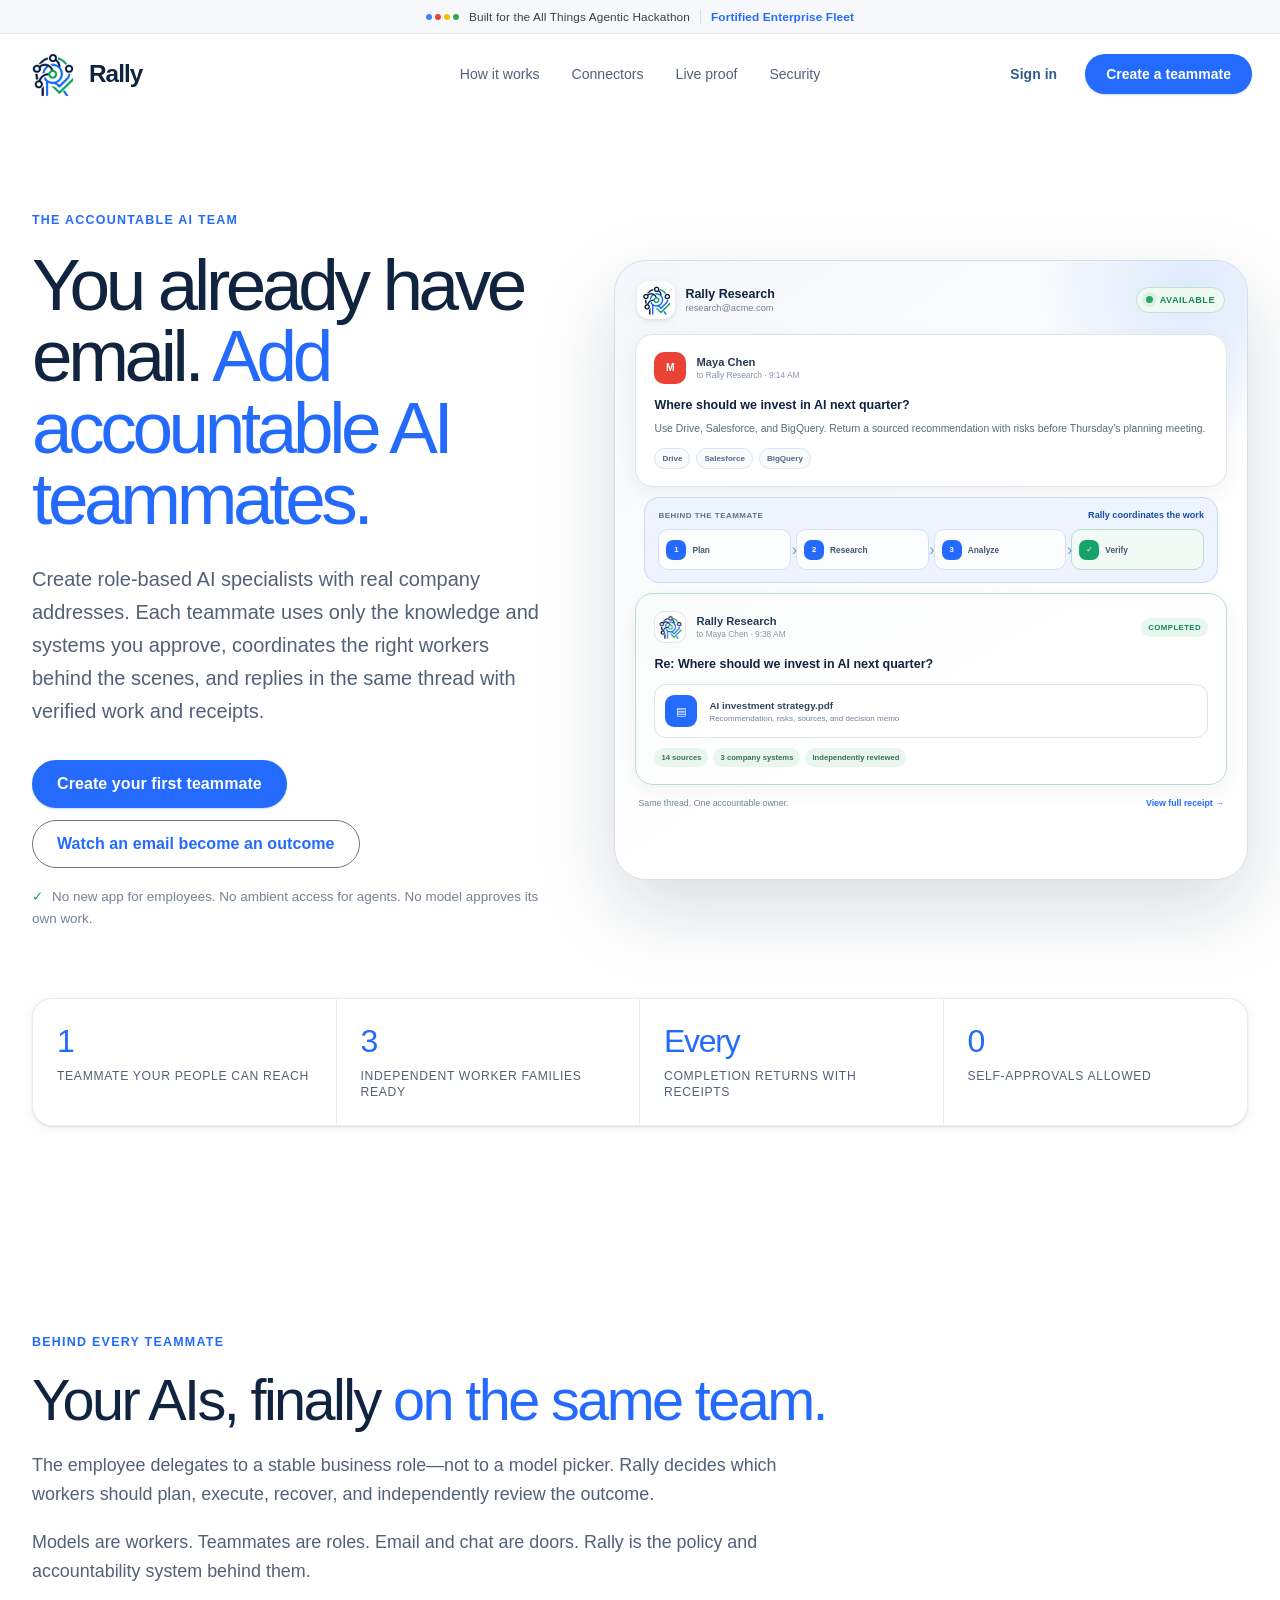
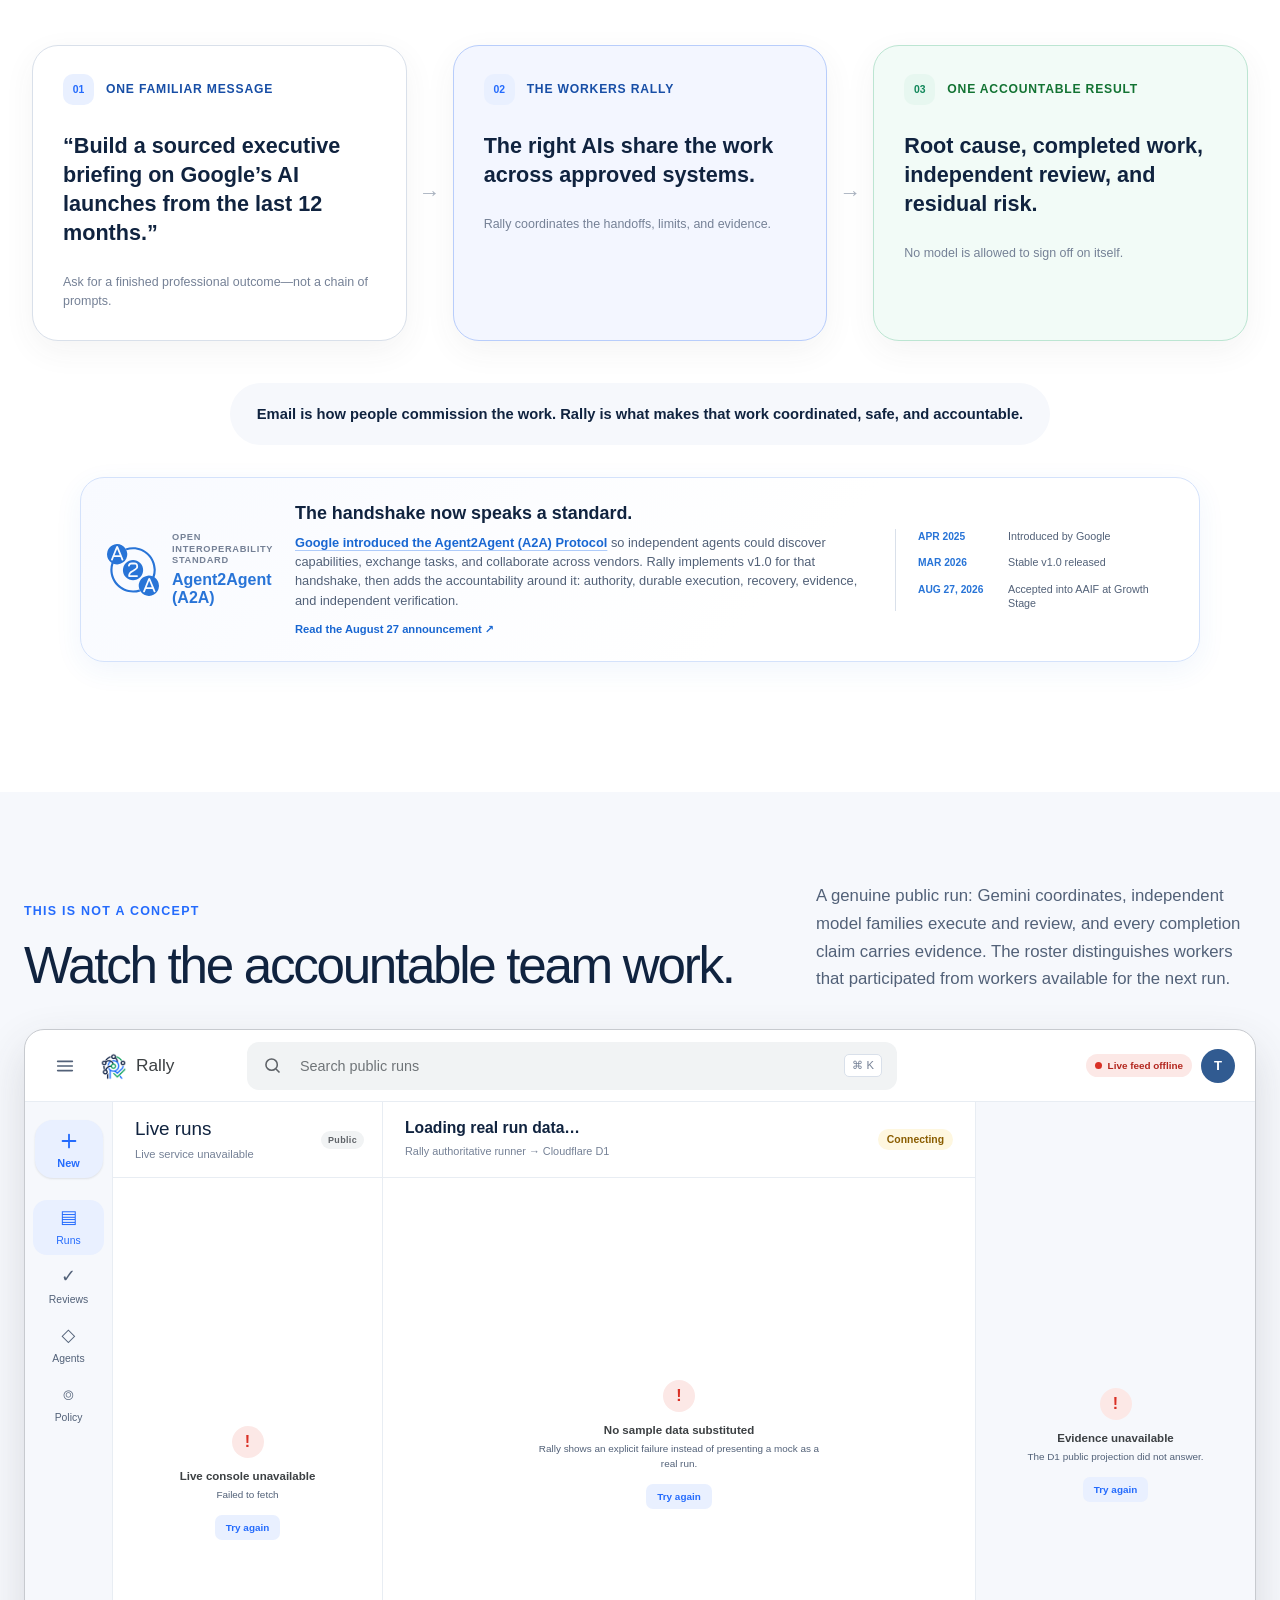
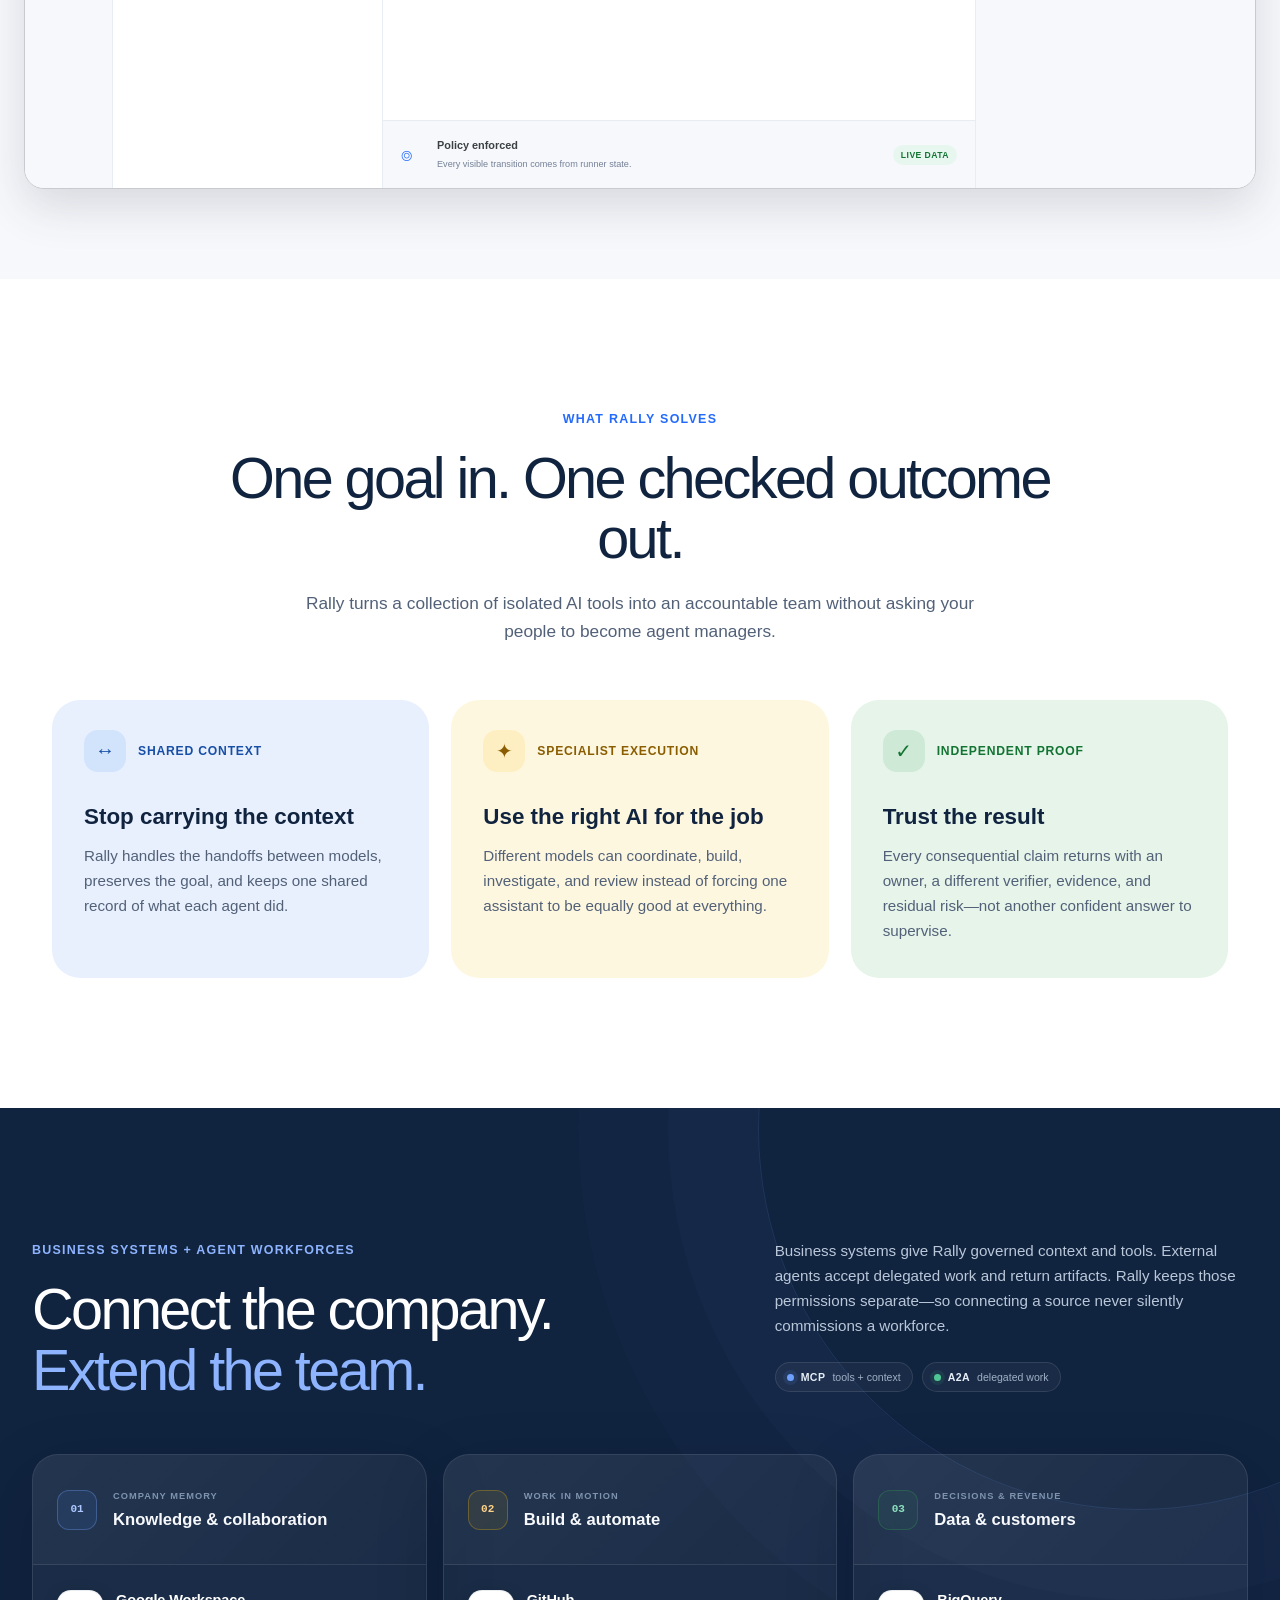
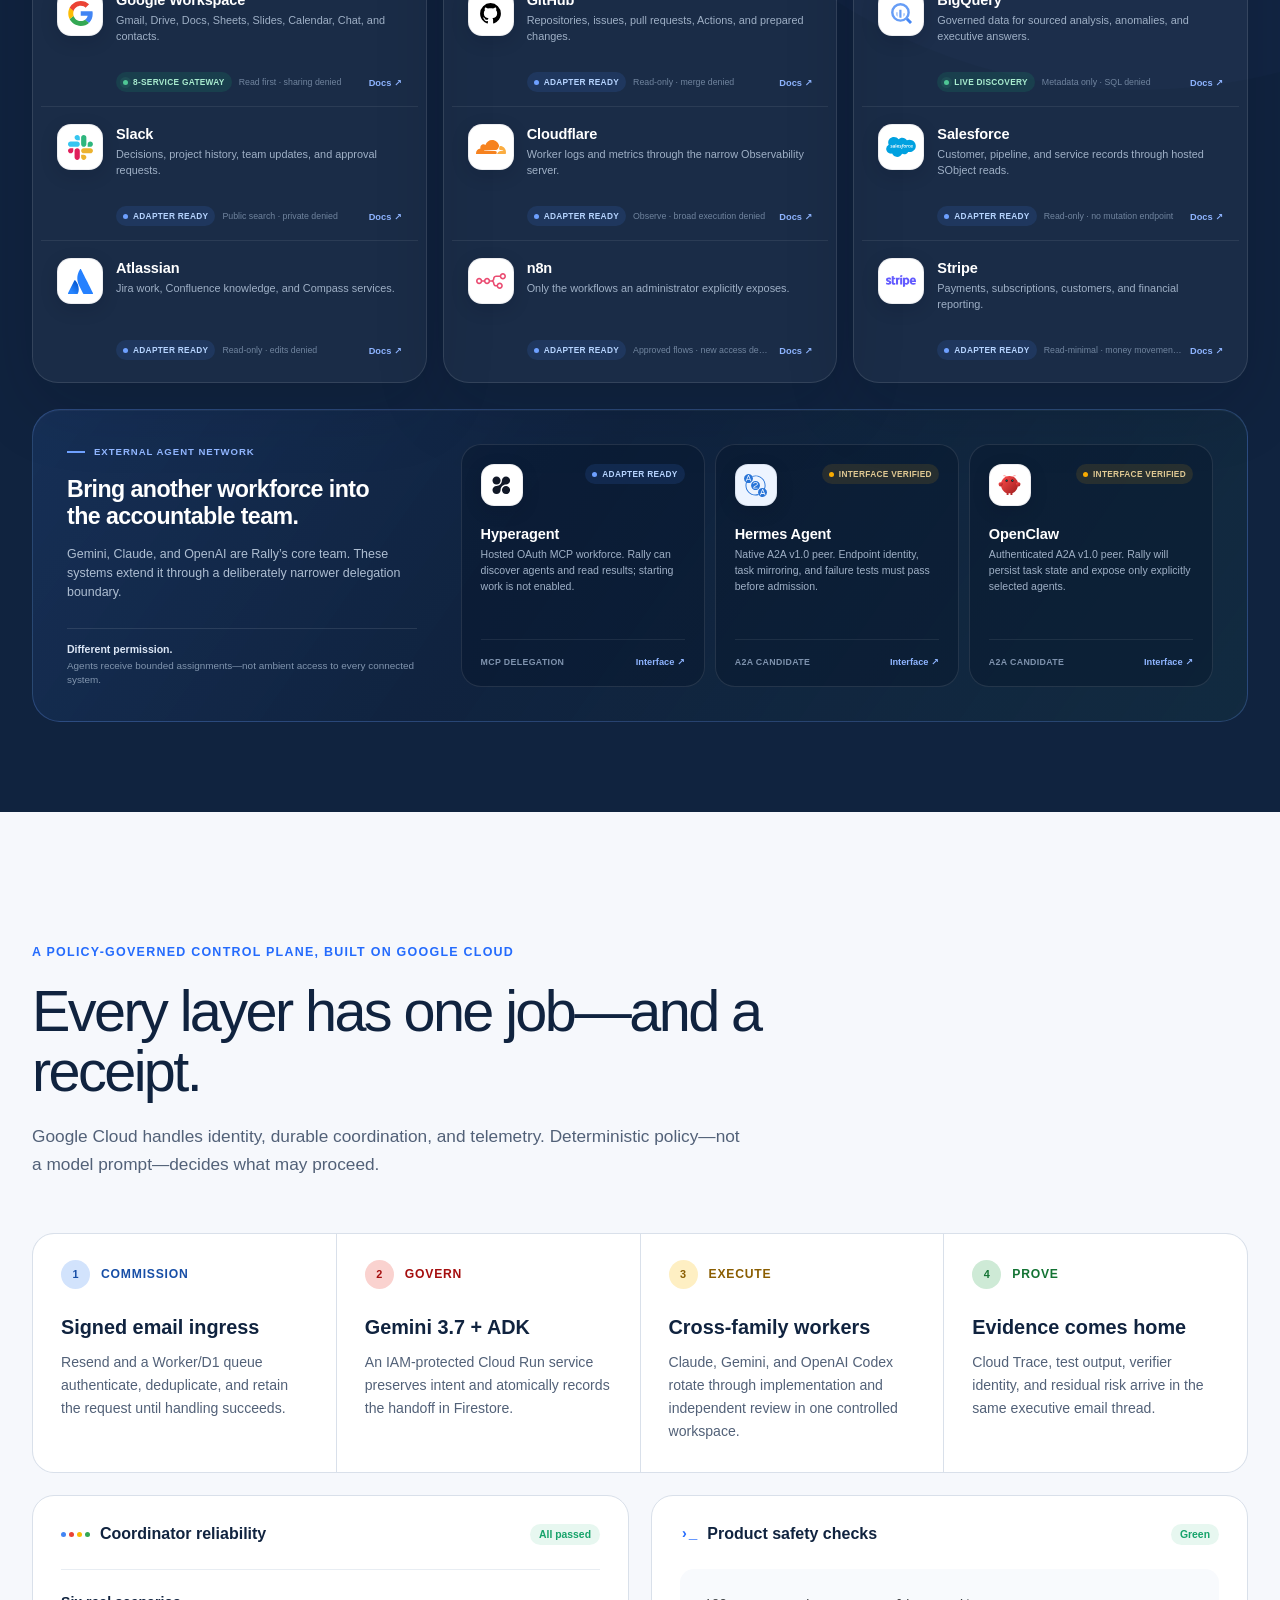
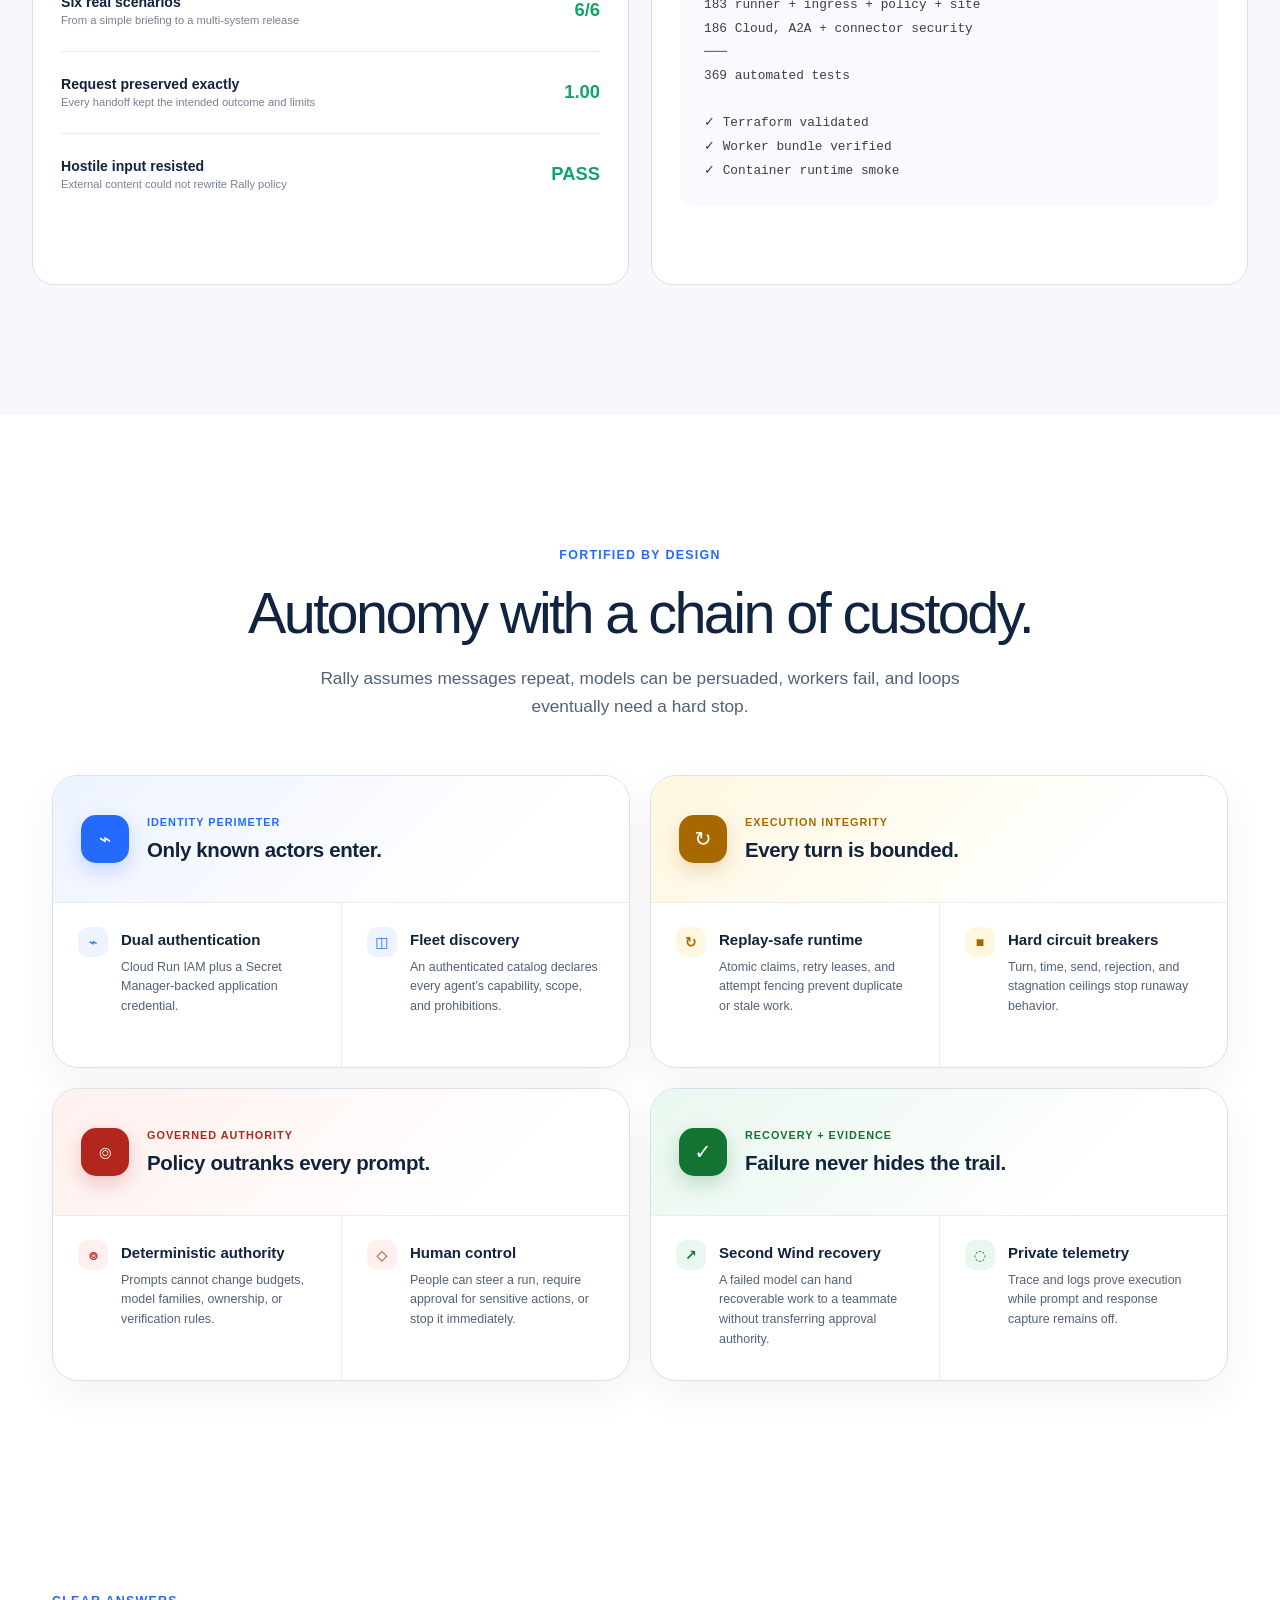
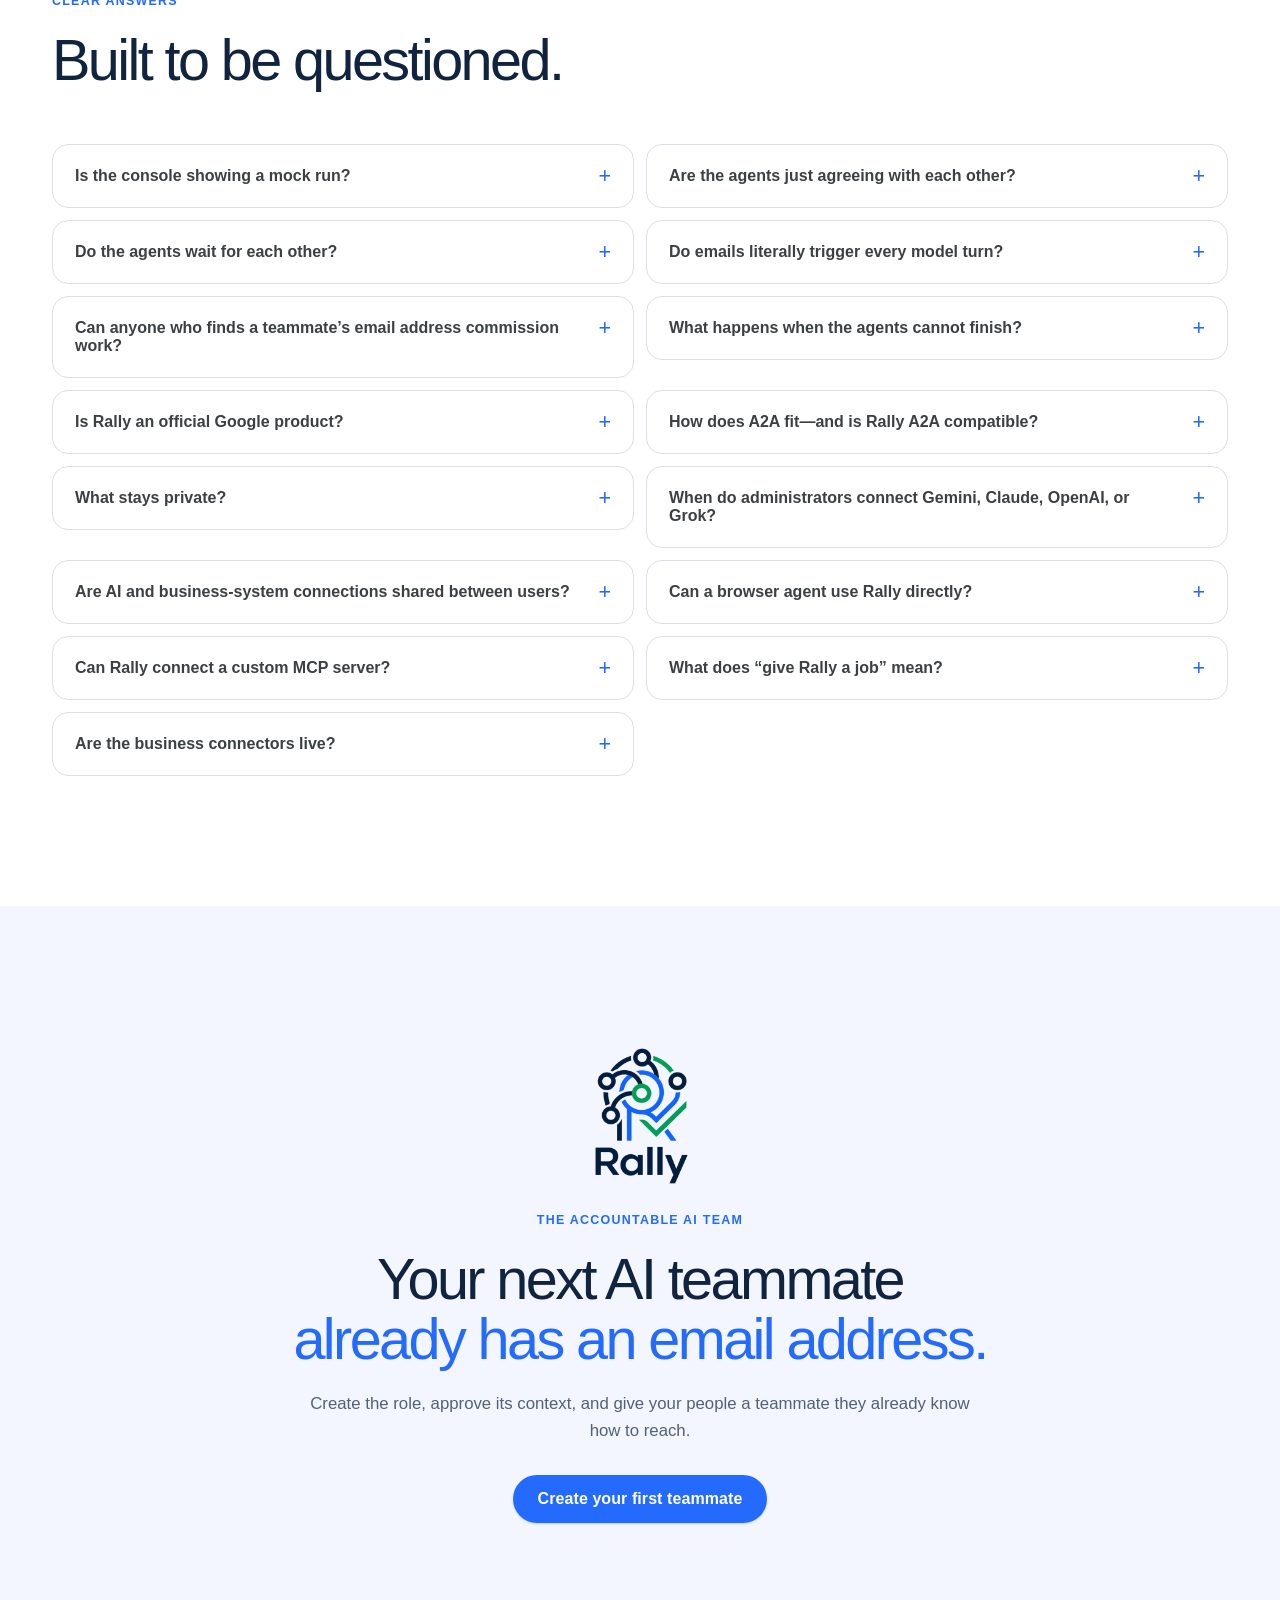
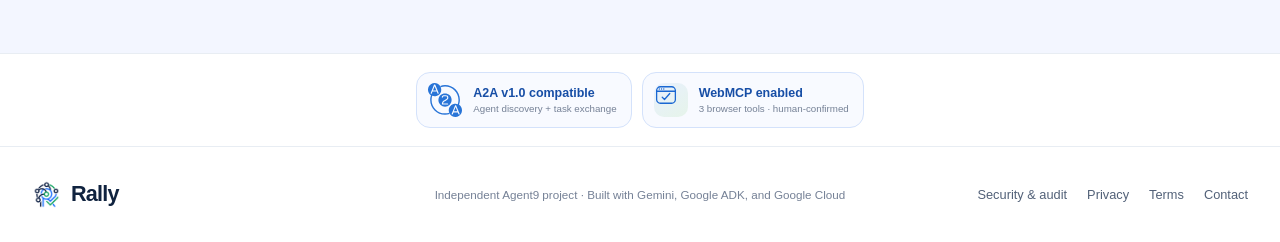
==== commit f157e408: "Ship Rally accountable AI workspace" ====
--- a/site/index.html
+++ b/site/index.html
@@ -315,10 +315,10 @@
           </article>
           <article class="test-card">
             <div class="card-header"><div><span class="terminal-icon">›_</span><b>Product safety checks</b></div><span class="status-chip complete">Green</span></div>
-            <pre><code>92  runner + ingress + policy + site
-171 Cloud, A2A + connector security
+            <pre><code>183 runner + ingress + policy + site
+186 Cloud, A2A + connector security
 ───
-263 automated tests
+369 automated tests
 
 ✓ Terraform validated
 ✓ Worker bundle verified
--- a/site/styles.css
+++ b/site/styles.css
@@ -326,7 +326,7 @@
 .search-box kbd { padding: 4px 7px; color: var(--quiet); border: 1px solid var(--line); border-radius: 5px; background: #fff; font: .7rem Arial, sans-serif; }
 .app-actions { display: flex; align-items: center; justify-content: flex-end; gap: 3px; }
 .app-actions .icon-button:first-child { font-weight: 600; }
-.app-avatar { width: 34px; height: 34px; display: inline-grid; margin-left: 6px; place-items: center; color: #fff; border-radius: 50%; background: #7e57c2; font-size: .82rem; font-weight: 700; }
+.app-avatar { width: 34px; height: 34px; display: inline-grid; margin-left: 6px; place-items: center; color: #fff; border-radius: 50%; background: #315b91; font-size: .82rem; font-weight: 700; }
 .console-live { display: inline-flex; align-items: center; gap: 6px; padding: 6px 9px; color: #6f7478; border-radius: 999px; background: #f1f3f4; font-size: .62rem; font-weight: 600; white-space: nowrap; }
 .console-live i { width: 7px; height: 7px; border-radius: 50%; background: #9aa0a6; }
 .console-live.is-live { color: #137333; background: var(--green-soft); }
@@ -357,7 +357,7 @@
 .run-row.selected { background: var(--blue-pale); box-shadow: inset 3px 0 var(--blue); }
 .run-avatar, .message-avatar { display: inline-grid; place-items: center; color: #fff; border-radius: 50%; font-size: .78rem; font-weight: 700; }
 .run-avatar { width: 36px; height: 36px; }
-.human { background: #7e57c2; }
+.human { background: #315b91; }
 .gemini, .coordinator { background: #4285f4; }
 .claude { background: #d96c5f; }
 .openai { background: #202124; }
@@ -458,7 +458,7 @@
 .agent-dot.google { background: #4285f4; }
 .agent-dot.anthropic { background: #d96c5f; }
 .agent-dot.openai { background: #202124; }
-.agent-dot.other { background: #7e57c2; }
+.agent-dot.other { background: #246bfd; }
 .agent-row b, .agent-row small { display: block; }
 .agent-row b { color: #3c4043; font-size: .65rem; }
 .agent-row small, .agent-row > span:last-child { color: var(--quiet); font-size: .55rem; }
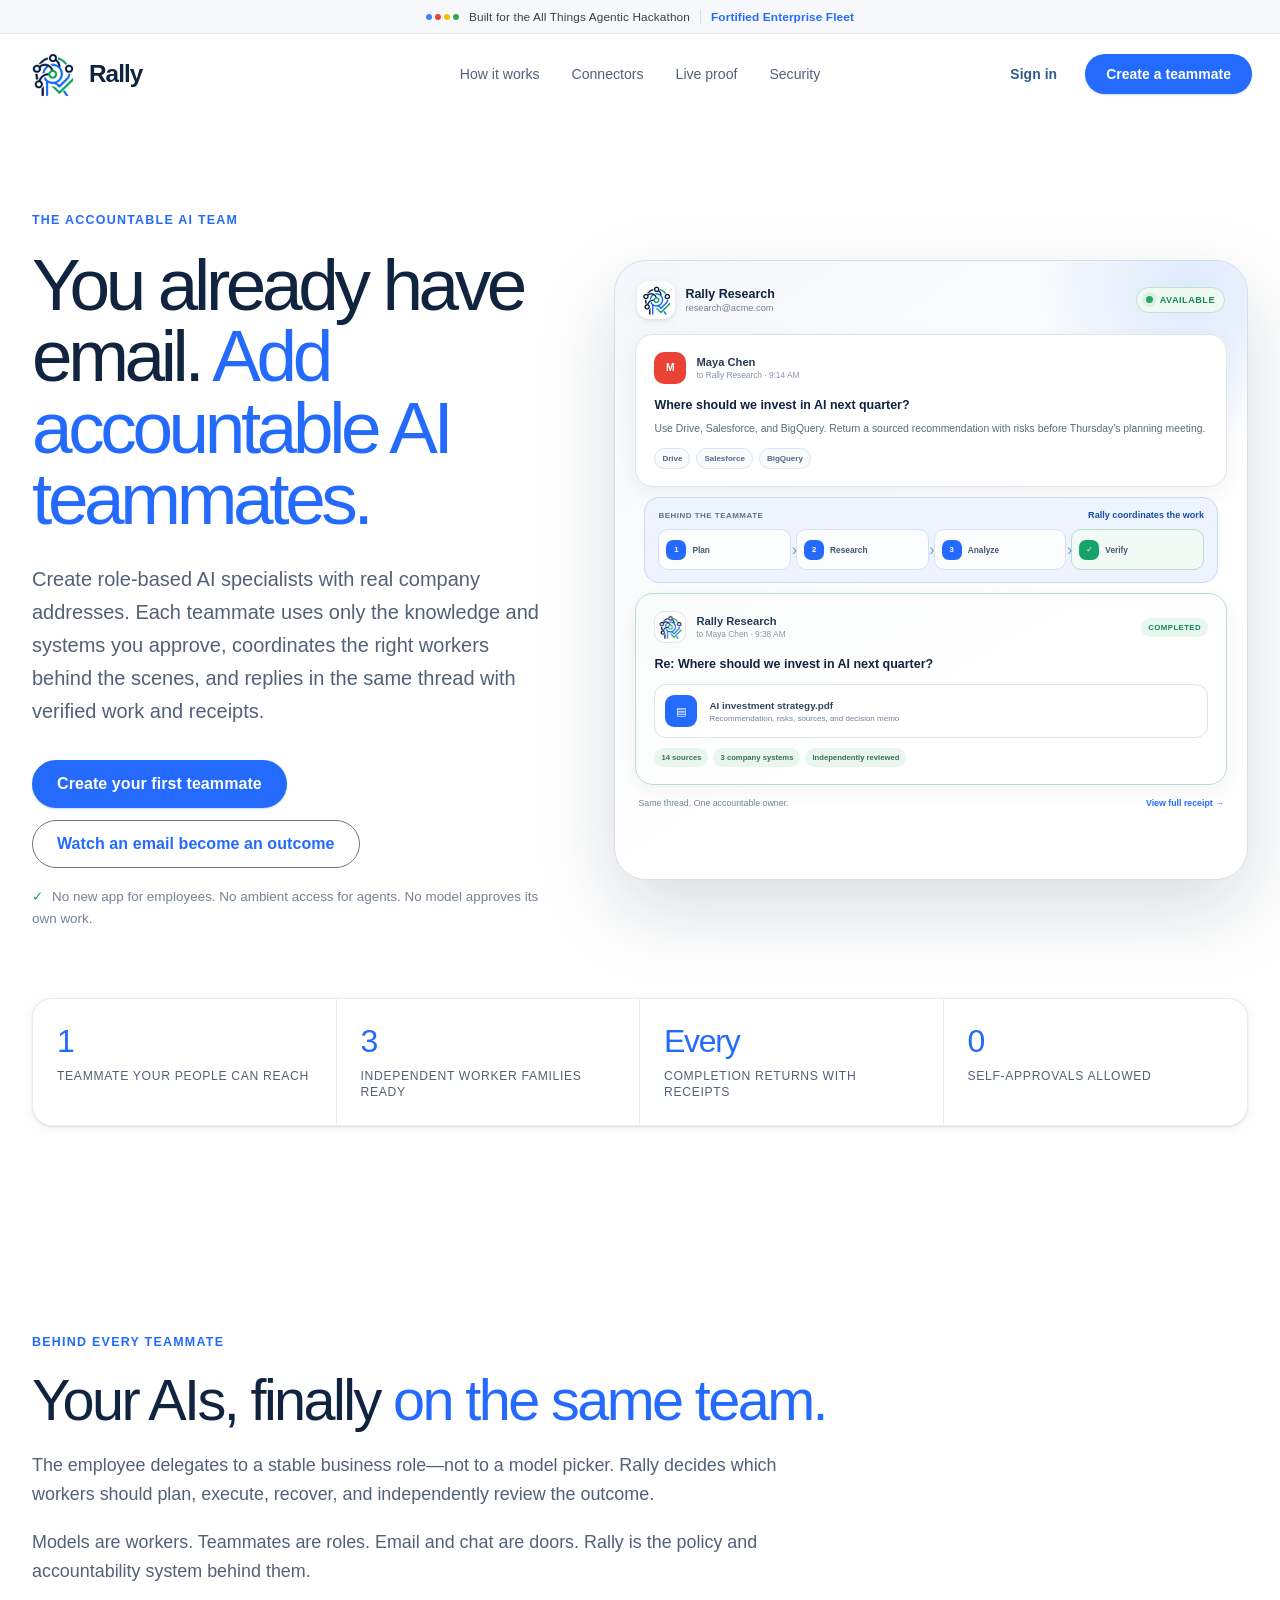
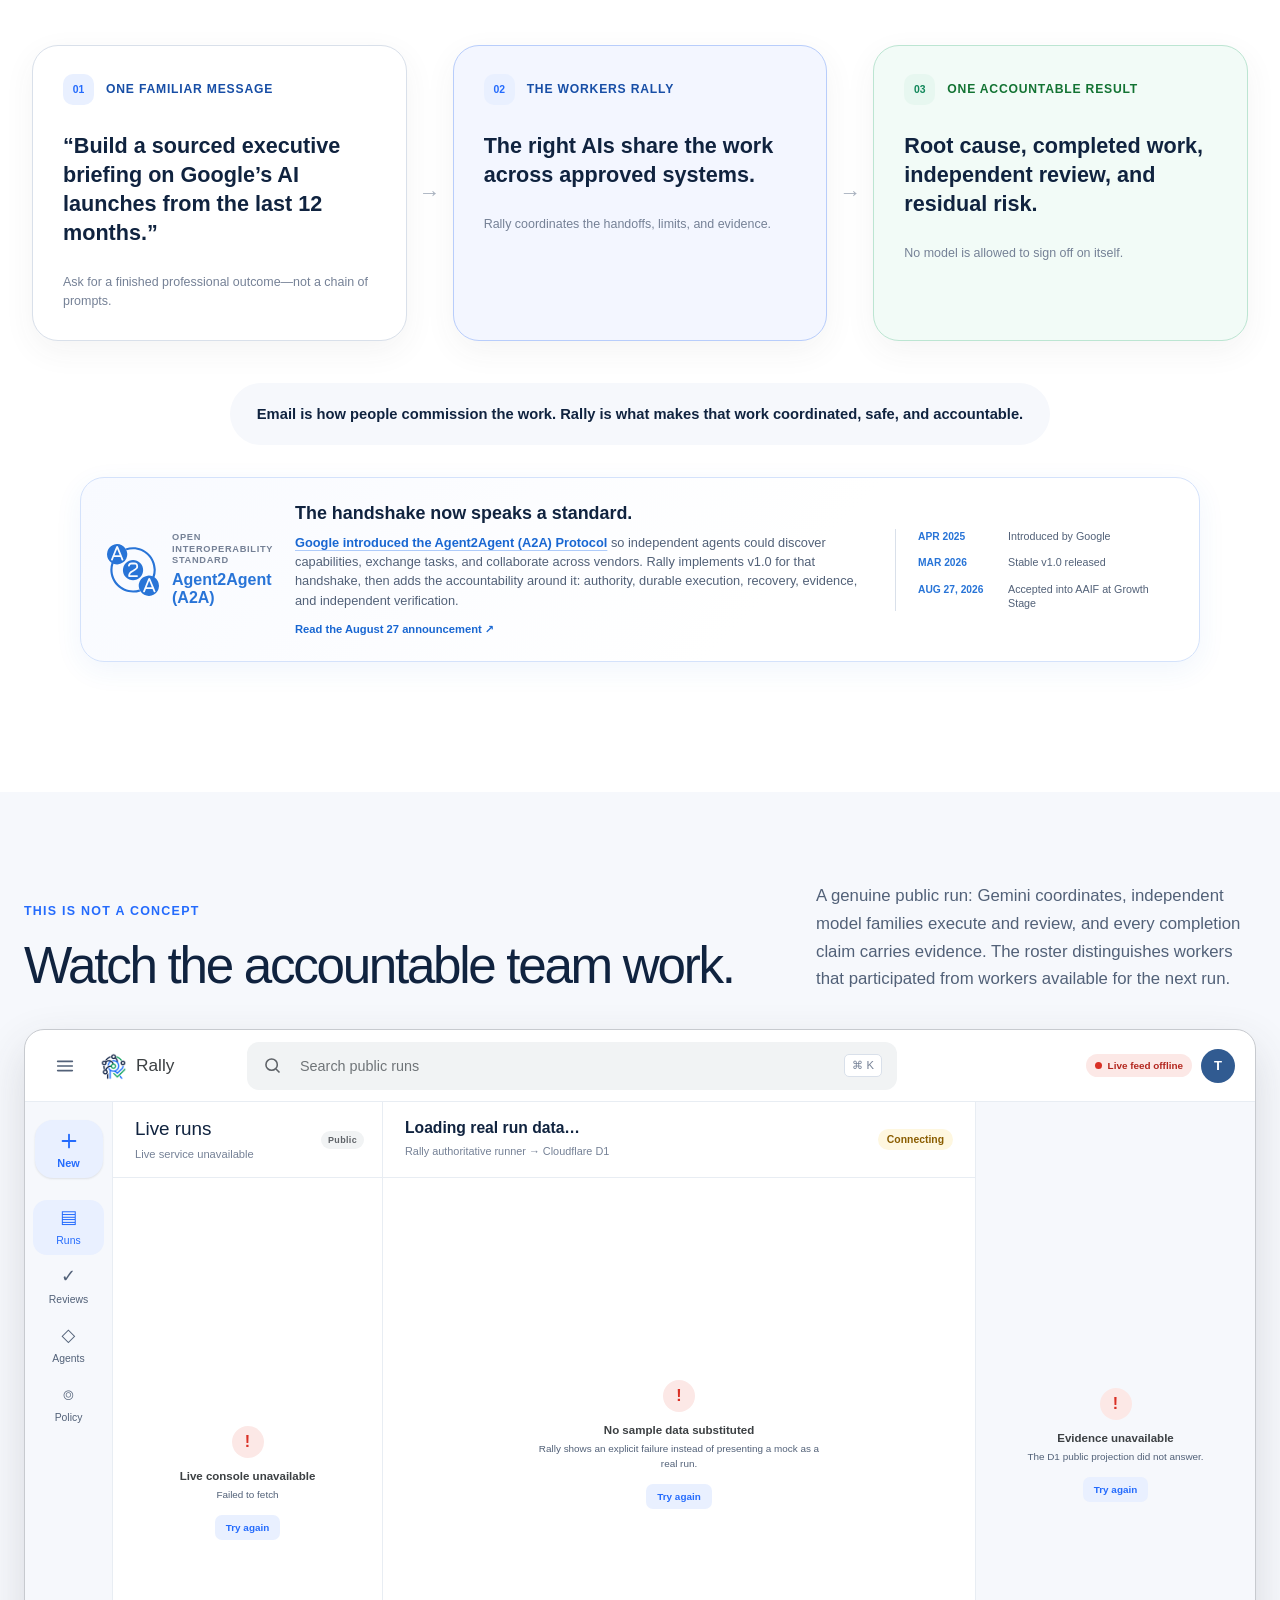
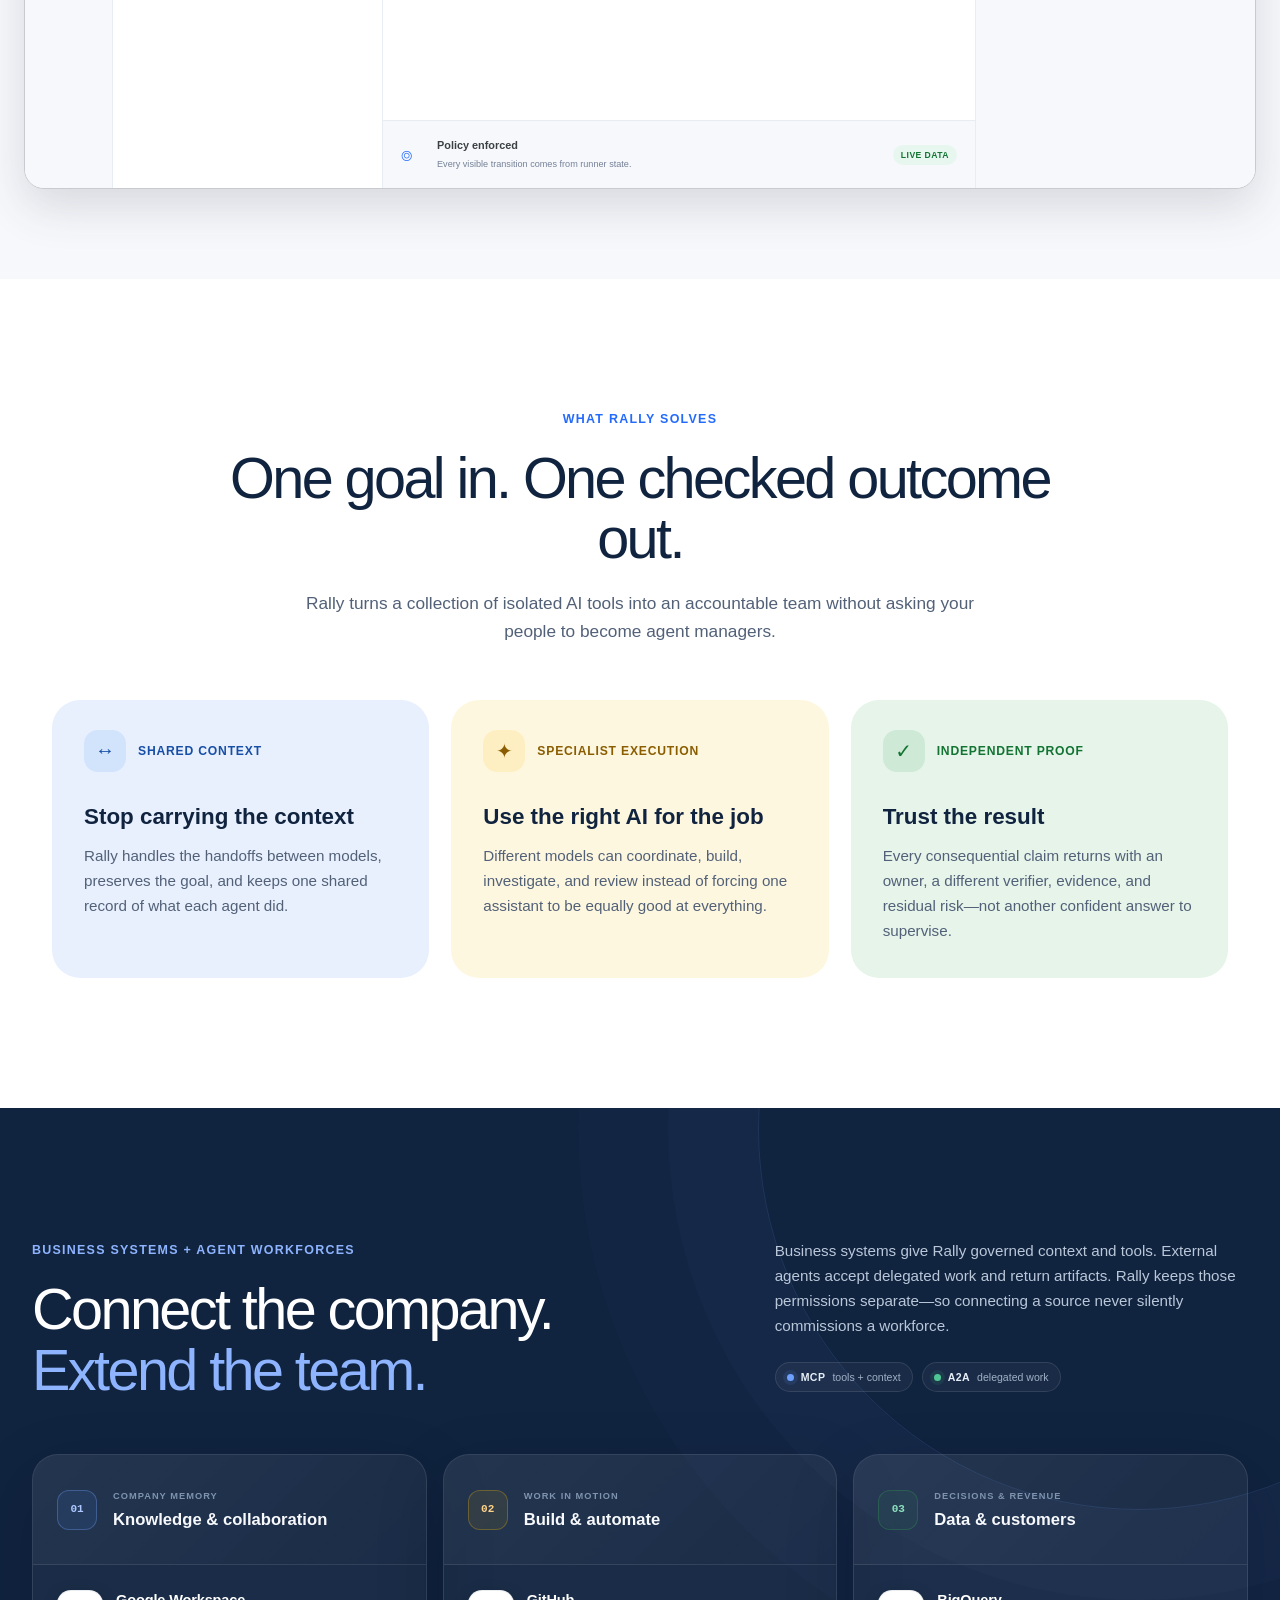
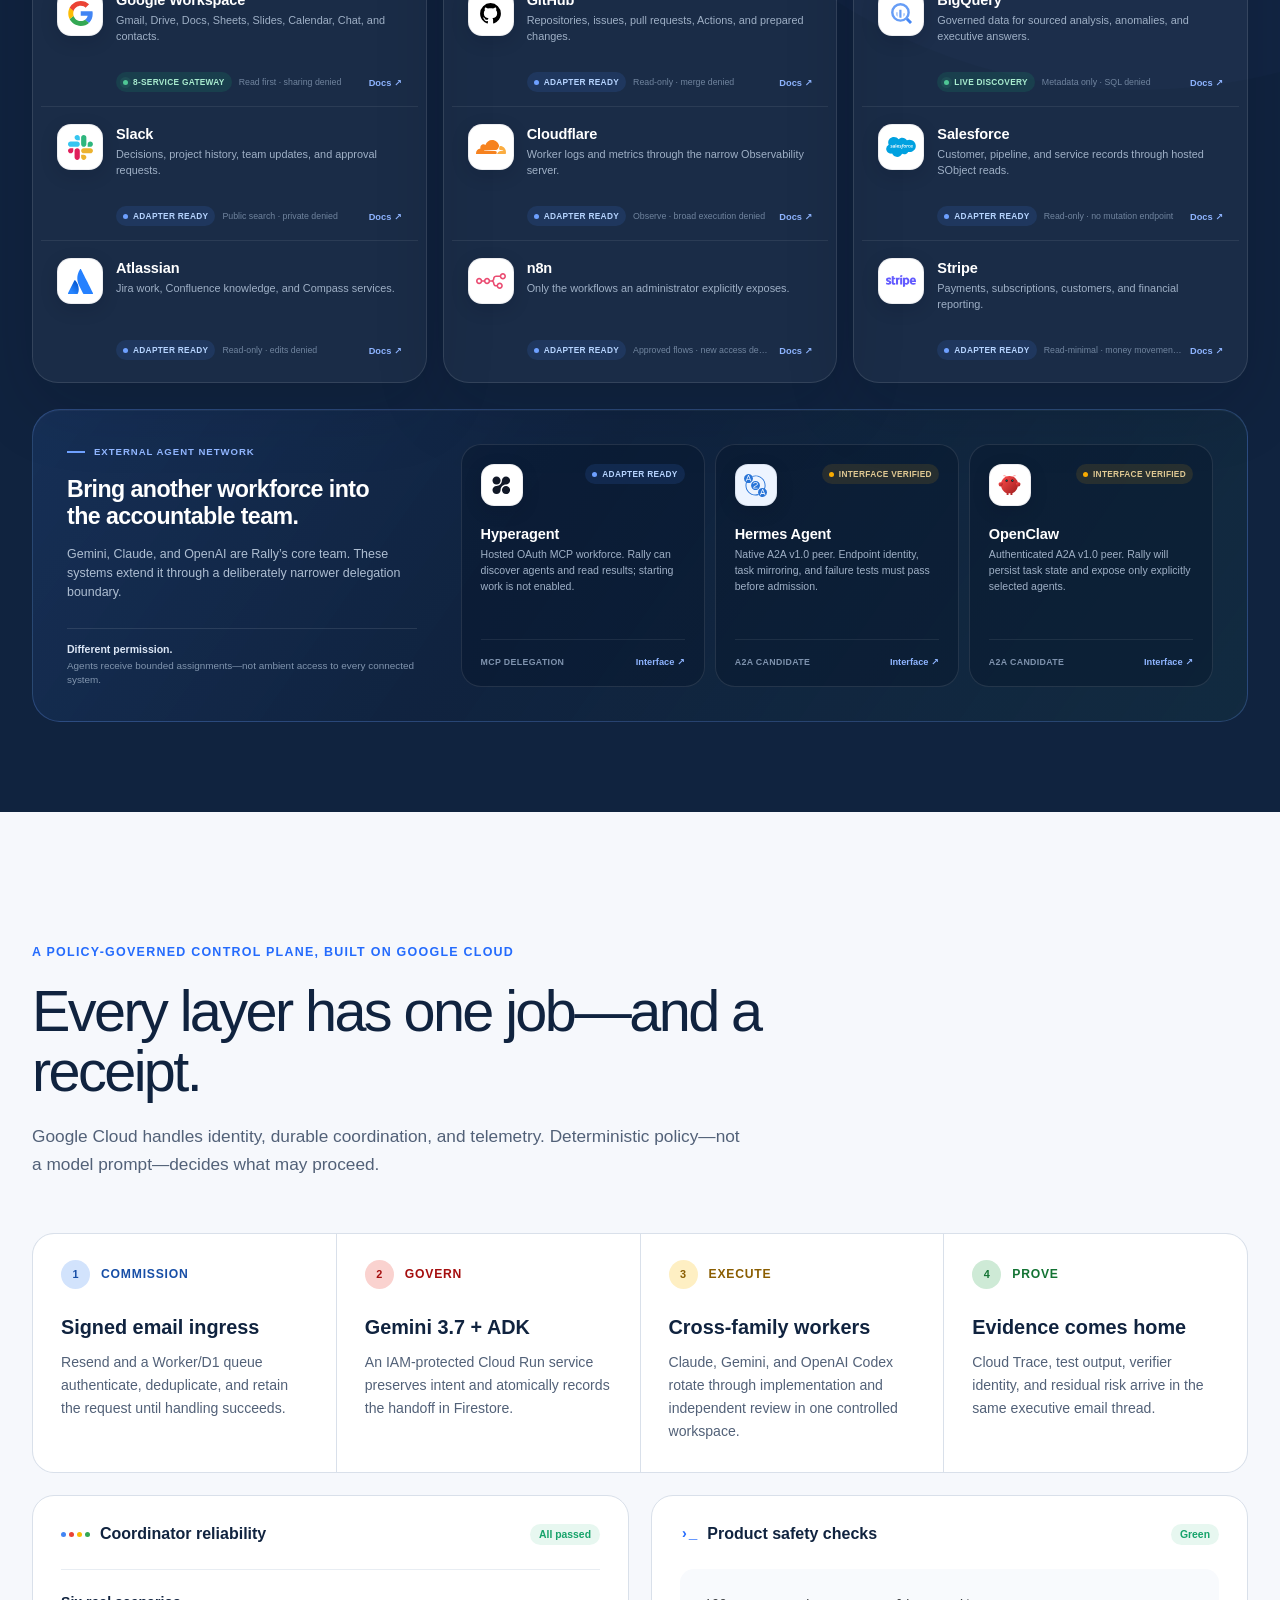
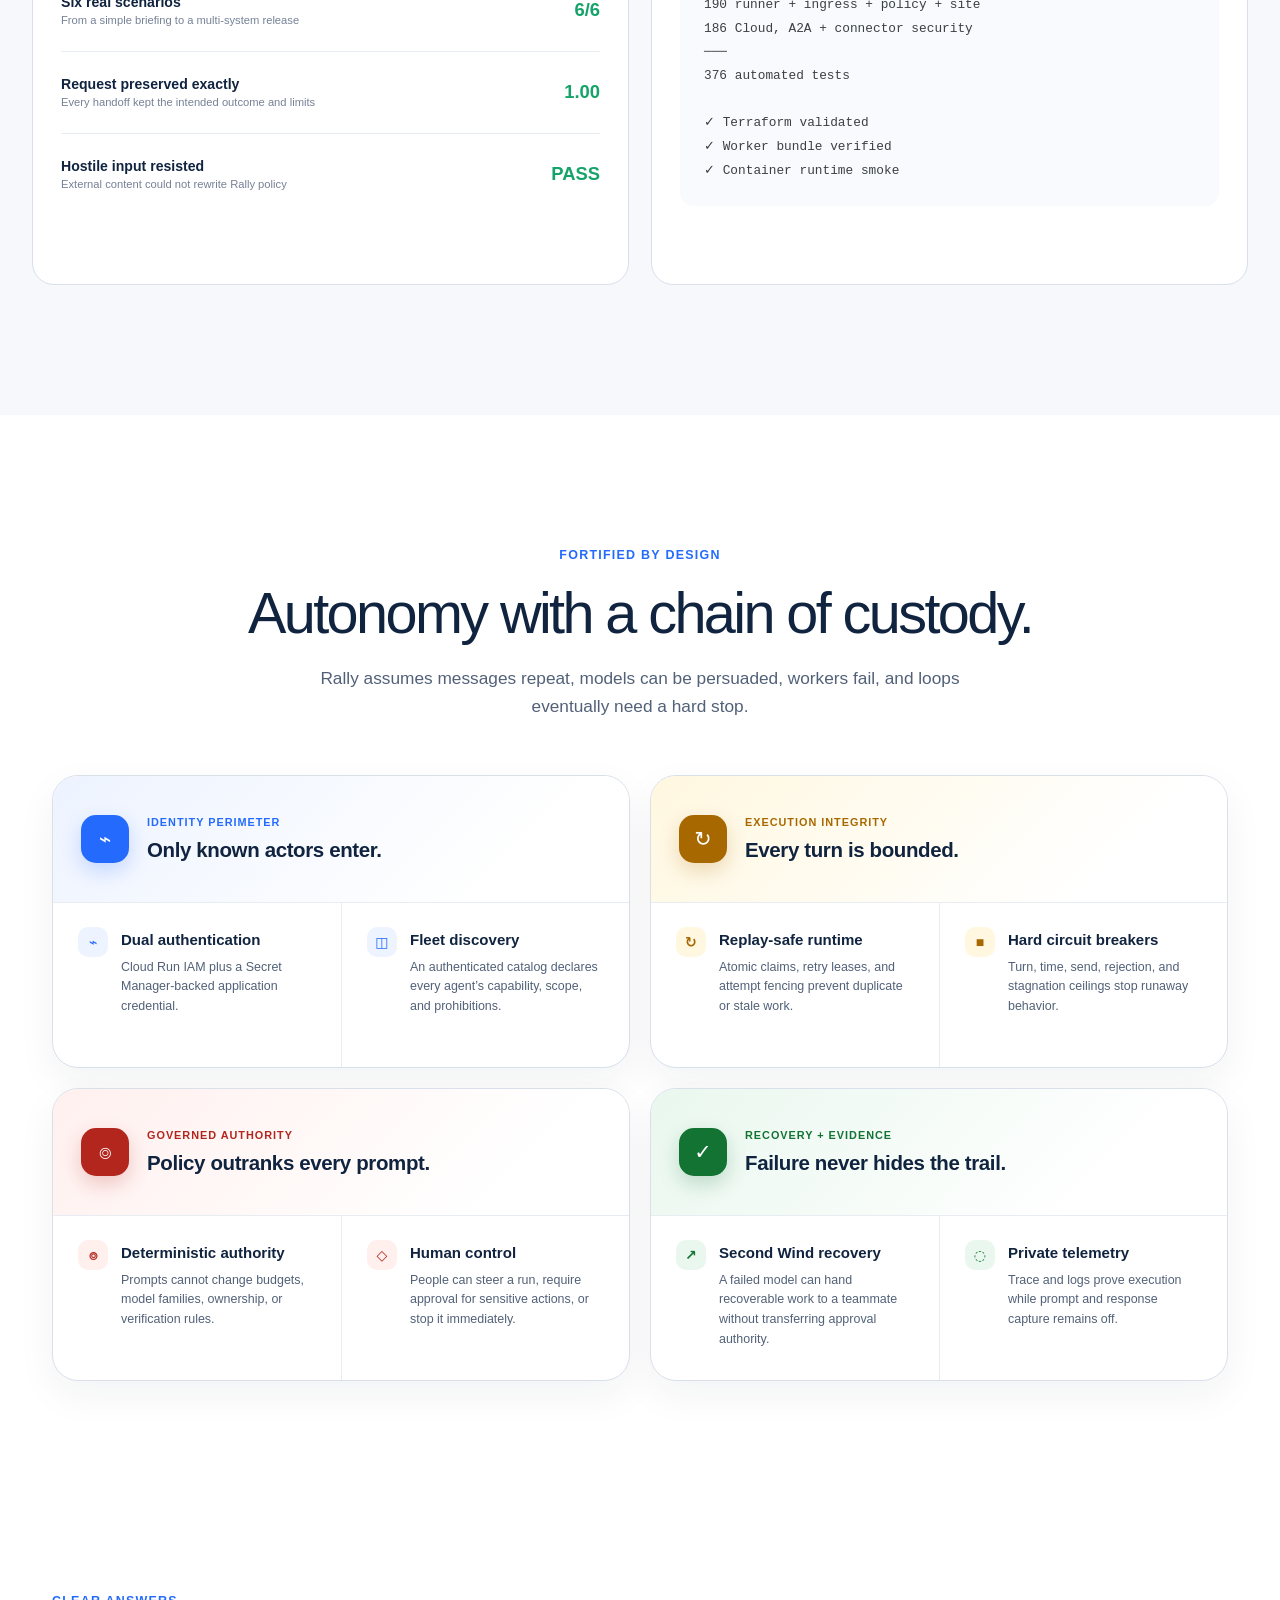
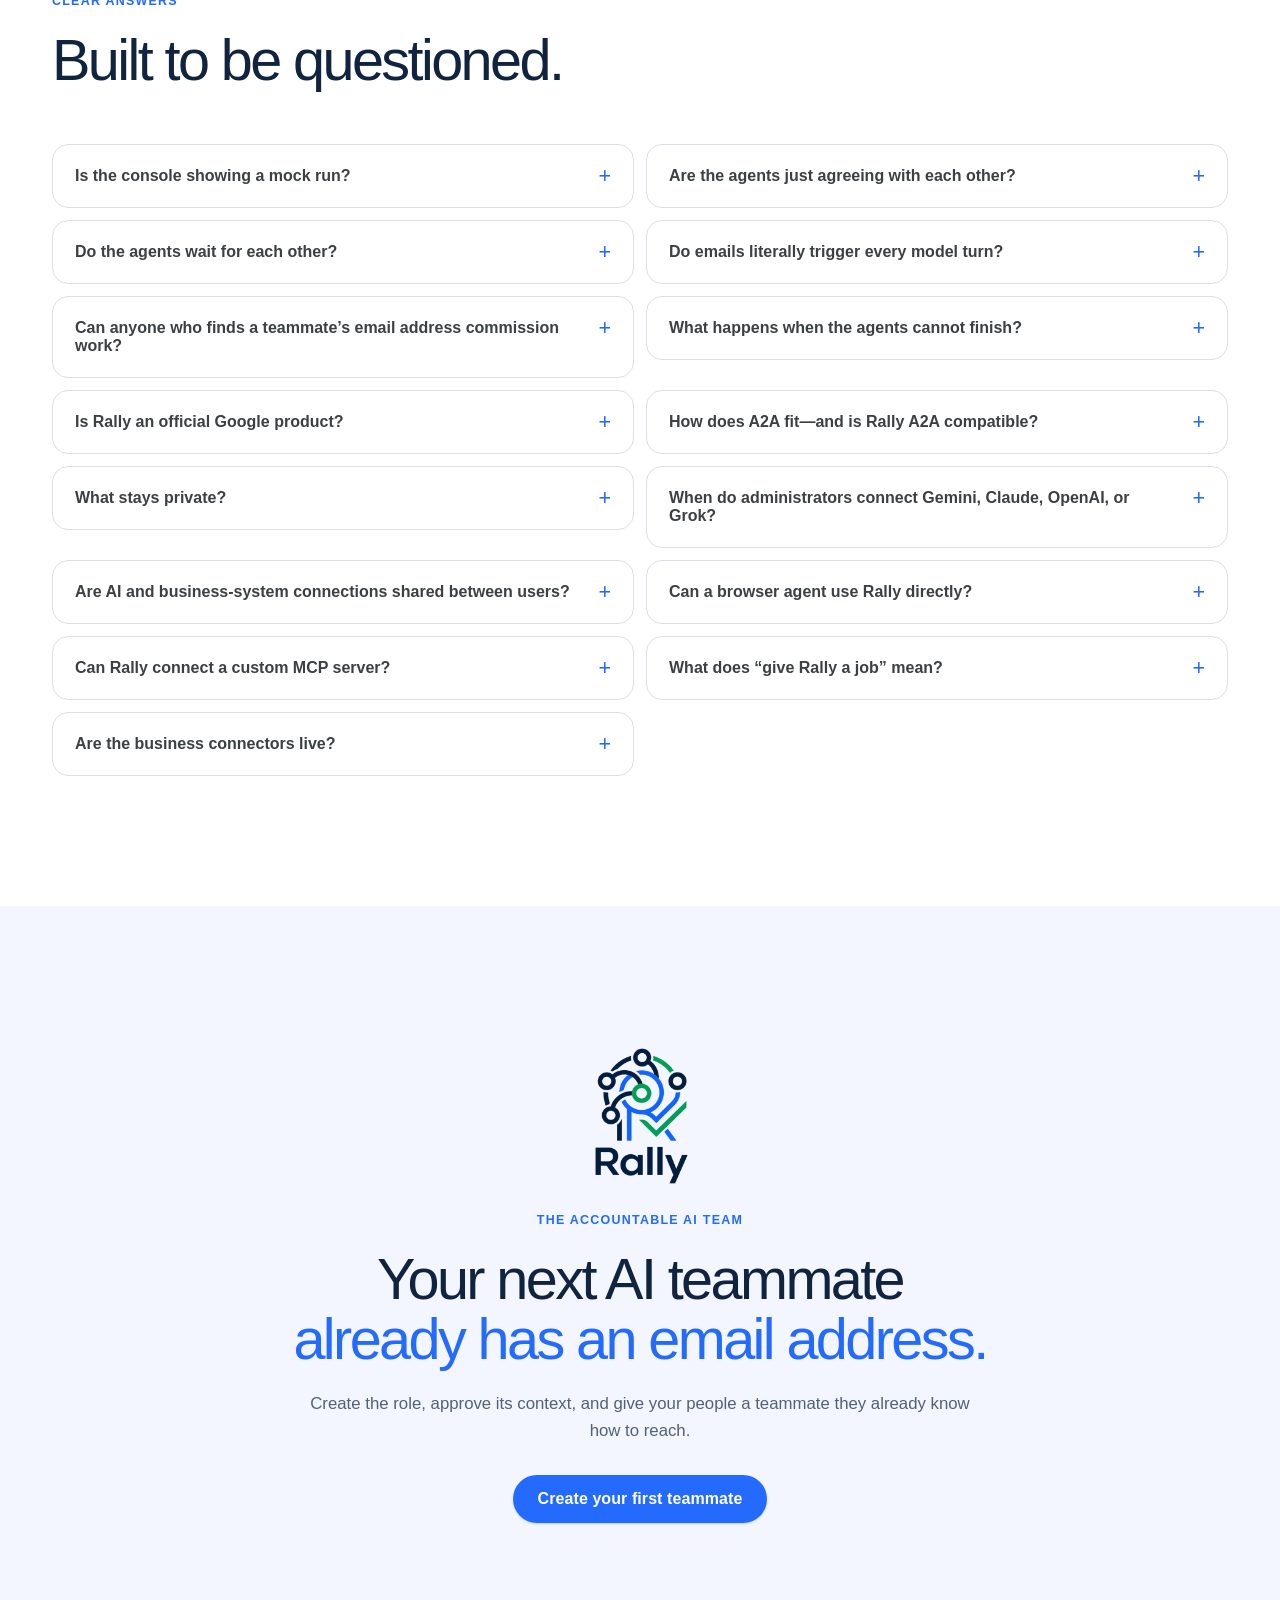
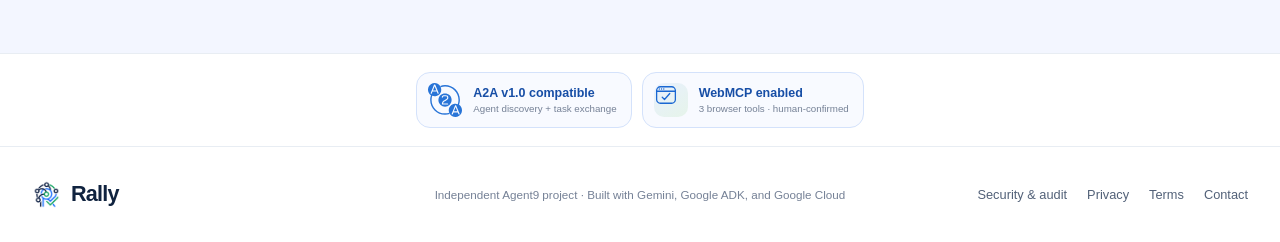
==== commit cf2e3460: "Synchronize final release proof counts" ====
--- a/site/index.html
+++ b/site/index.html
@@ -315,10 +315,10 @@
           </article>
           <article class="test-card">
             <div class="card-header"><div><span class="terminal-icon">›_</span><b>Product safety checks</b></div><span class="status-chip complete">Green</span></div>
-            <pre><code>183 runner + ingress + policy + site
+            <pre><code>190 runner + ingress + policy + site
 186 Cloud, A2A + connector security
 ───
-369 automated tests
+376 automated tests
 
 ✓ Terraform validated
 ✓ Worker bundle verified
